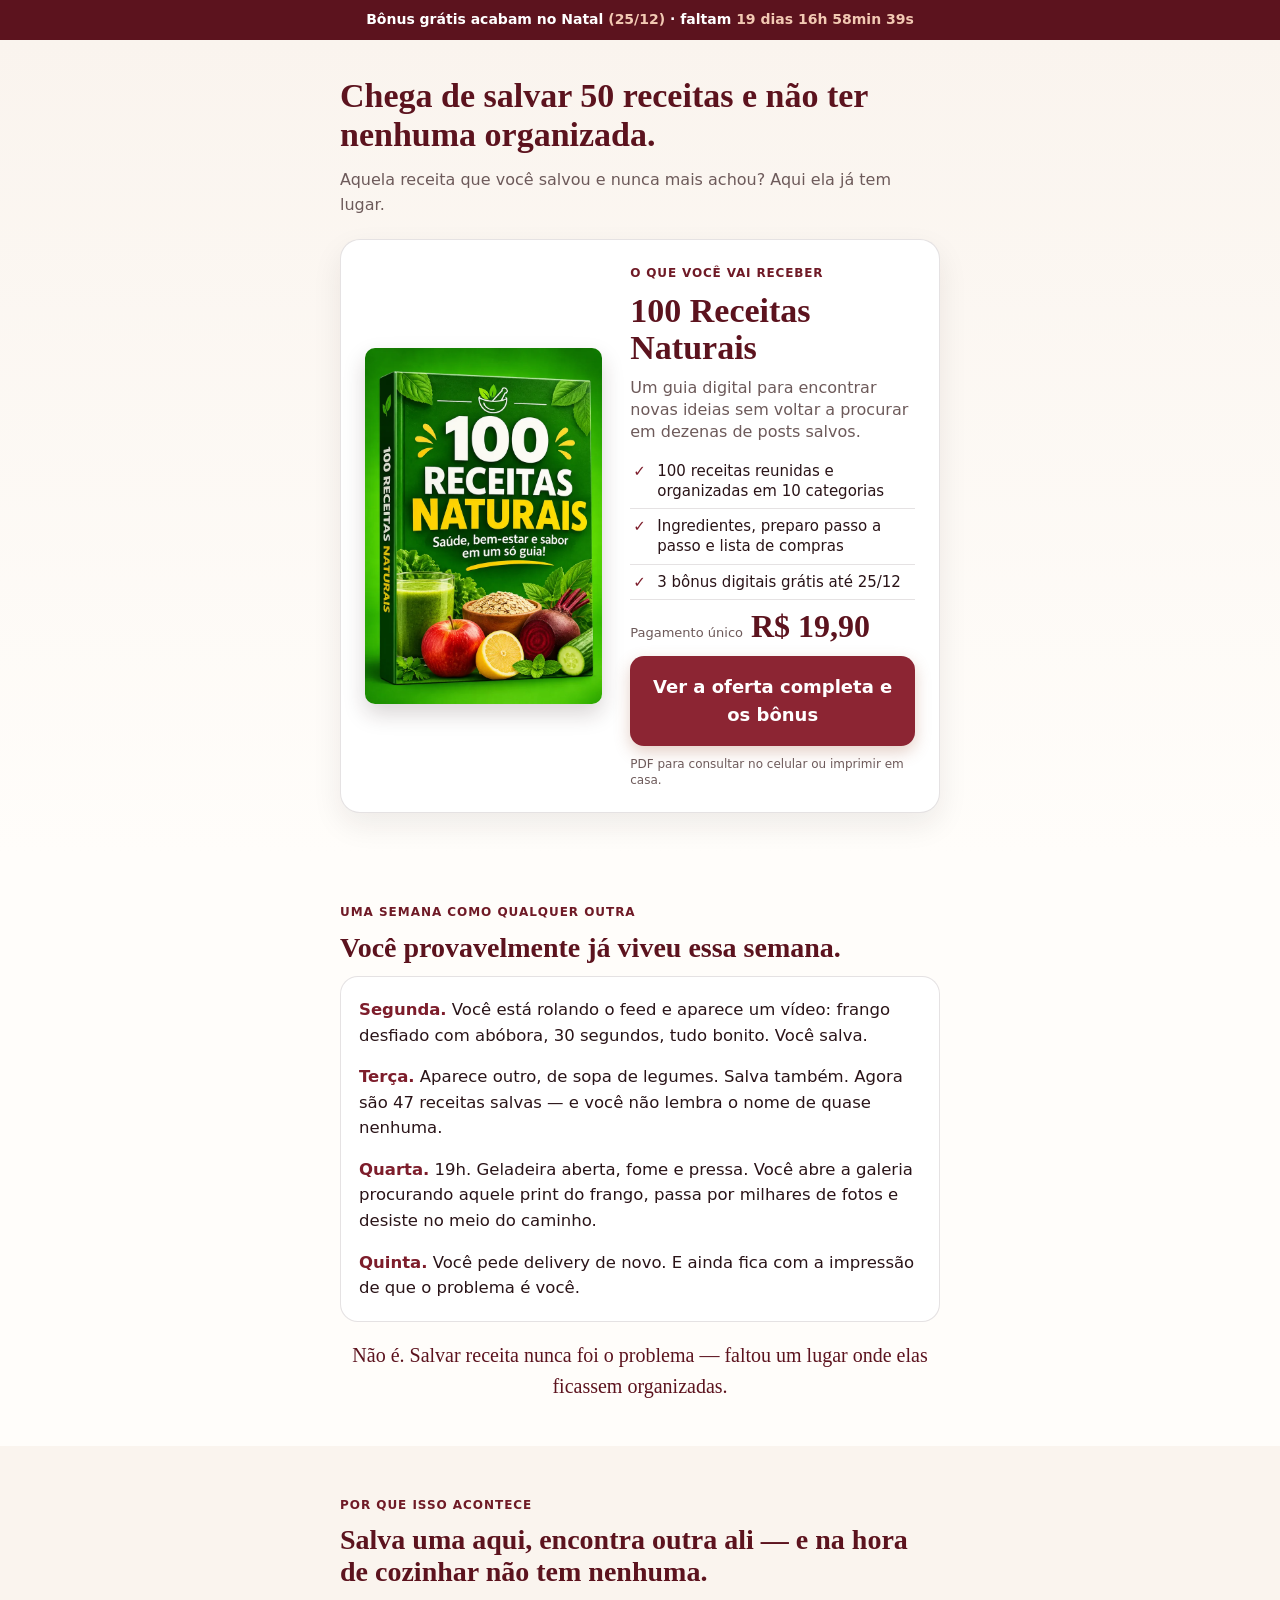
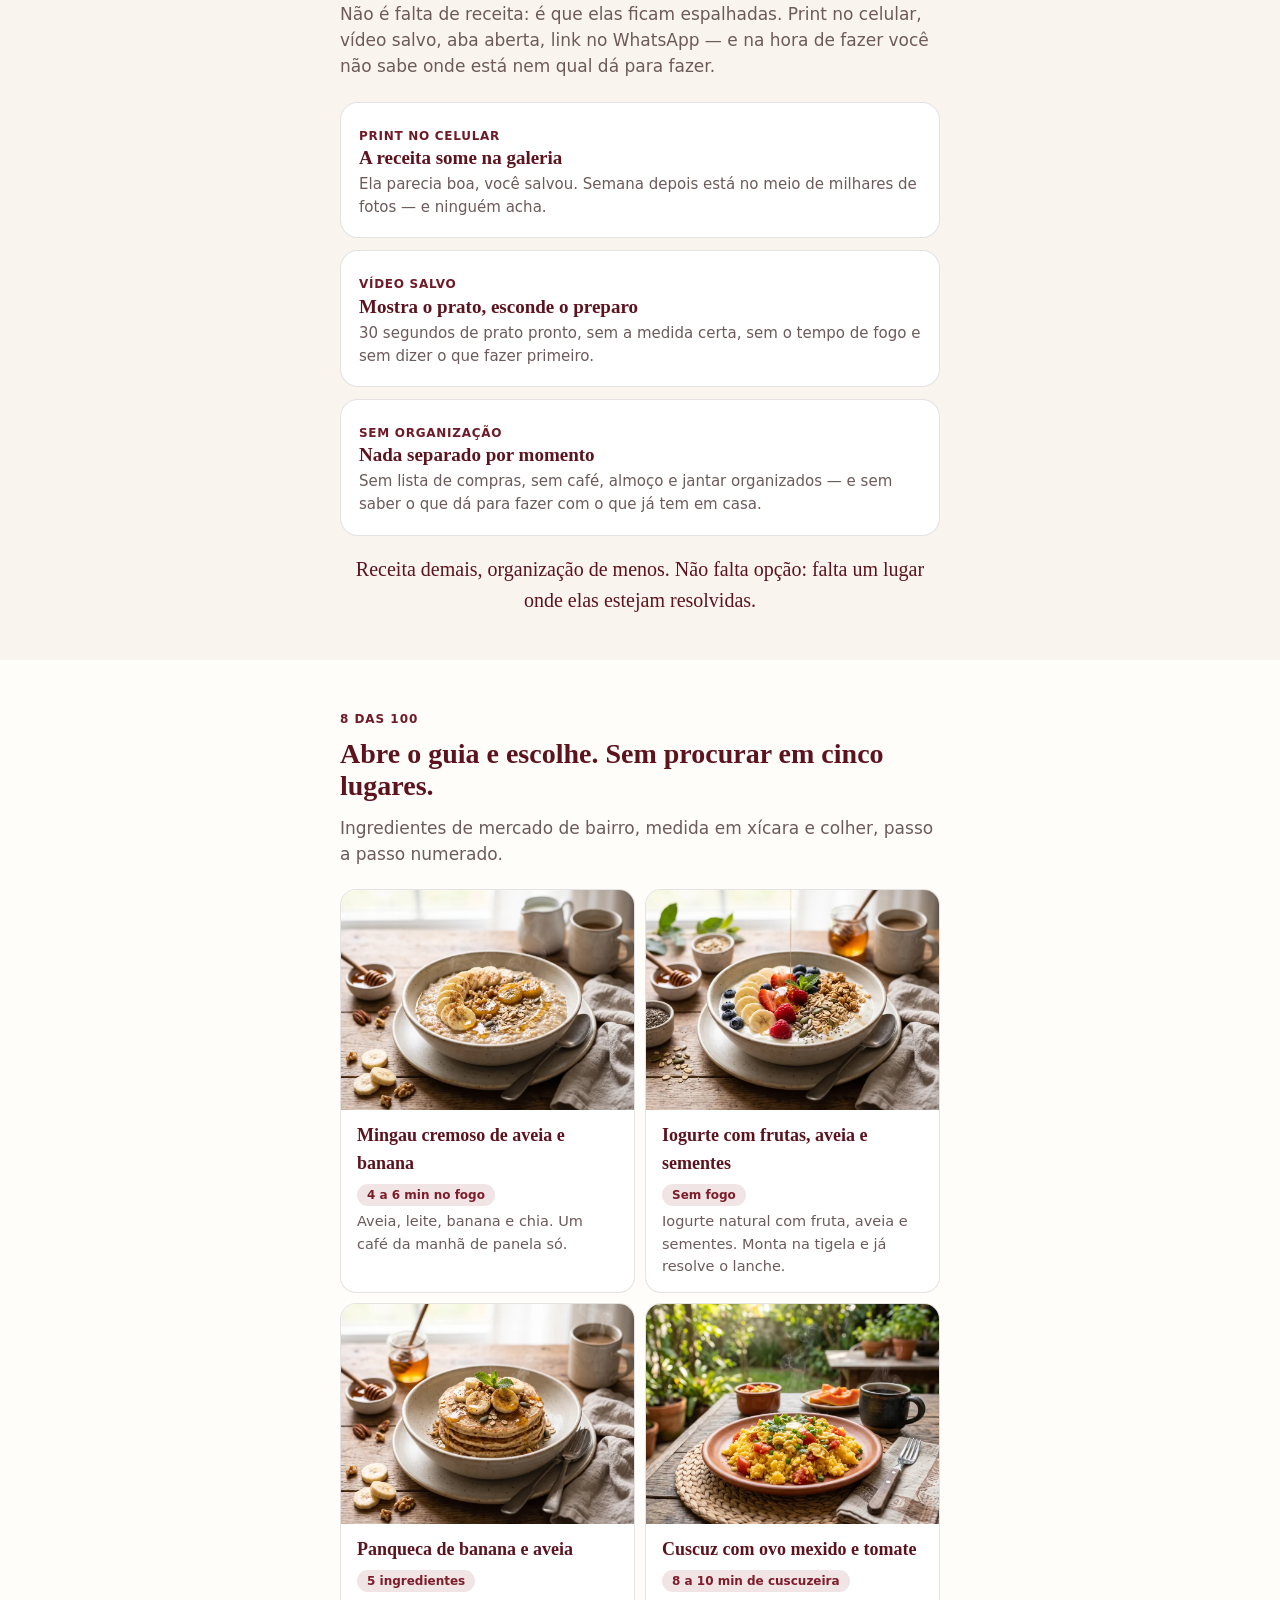
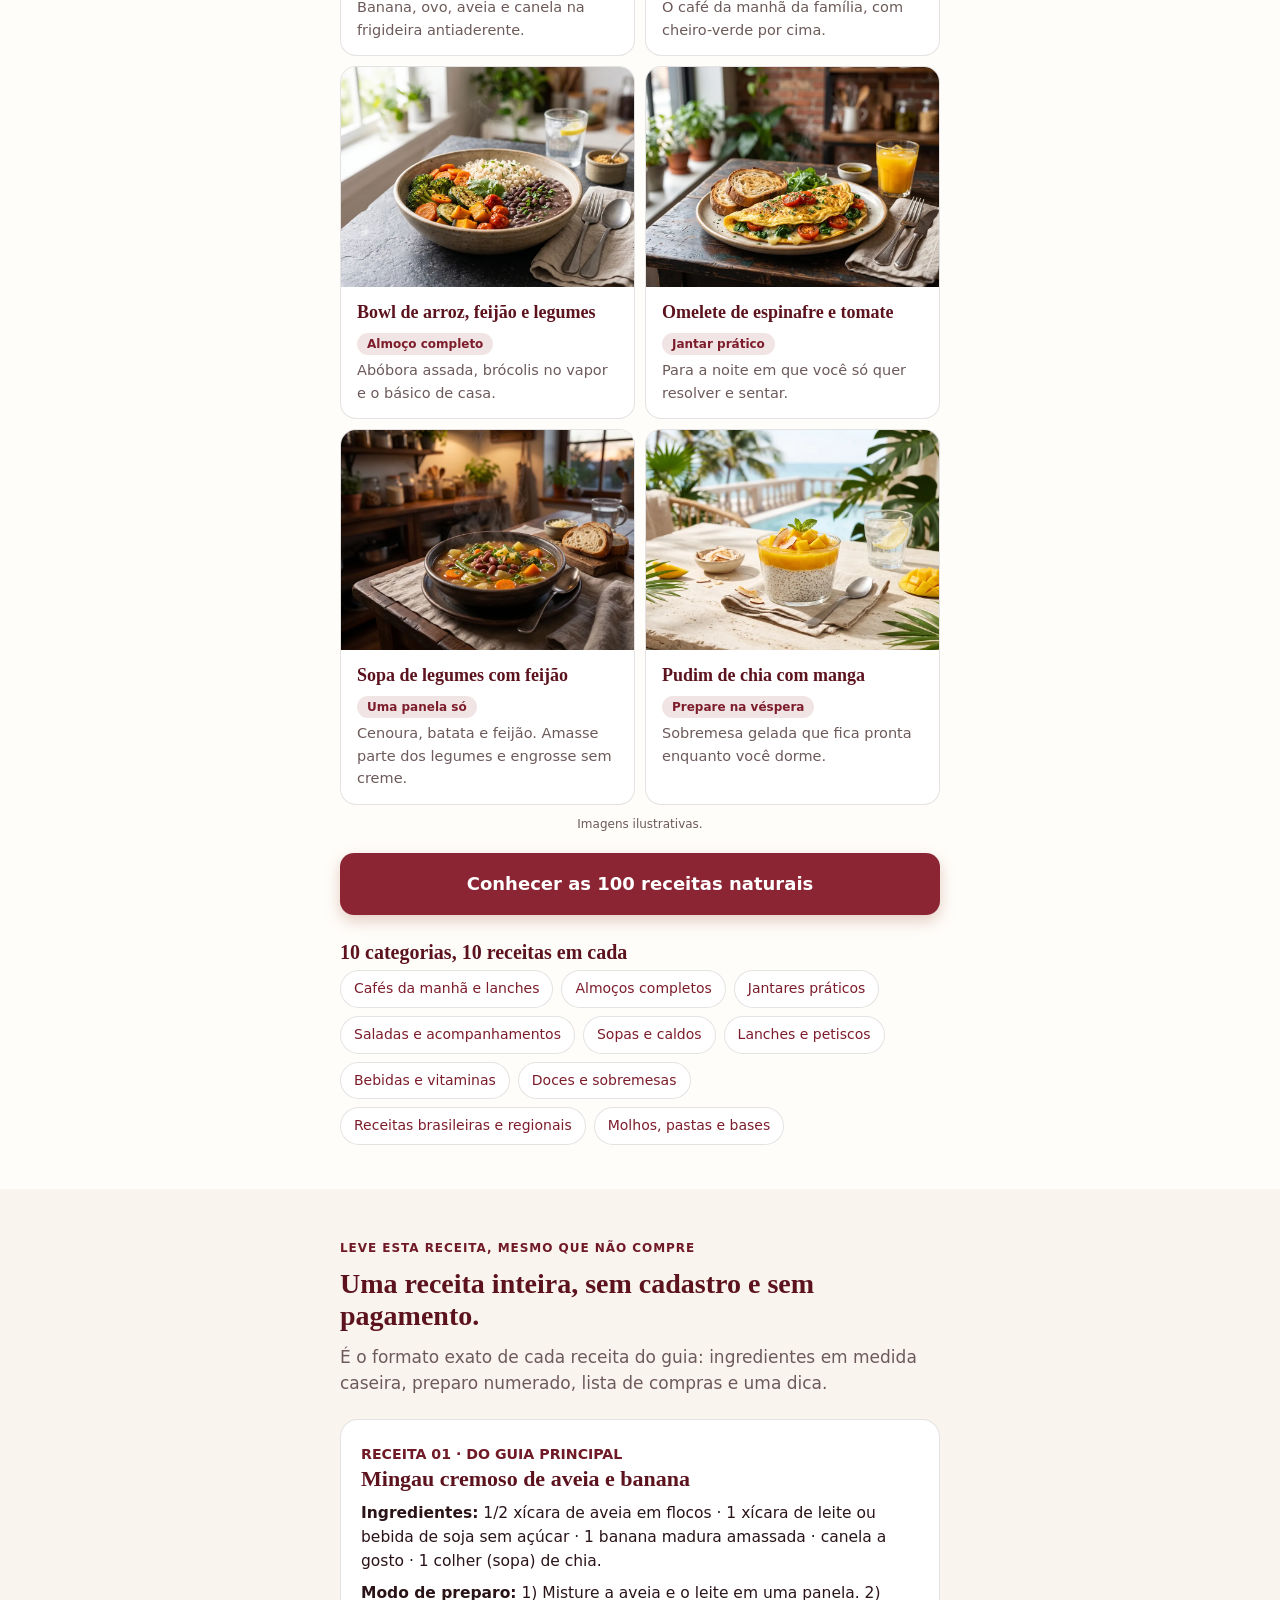
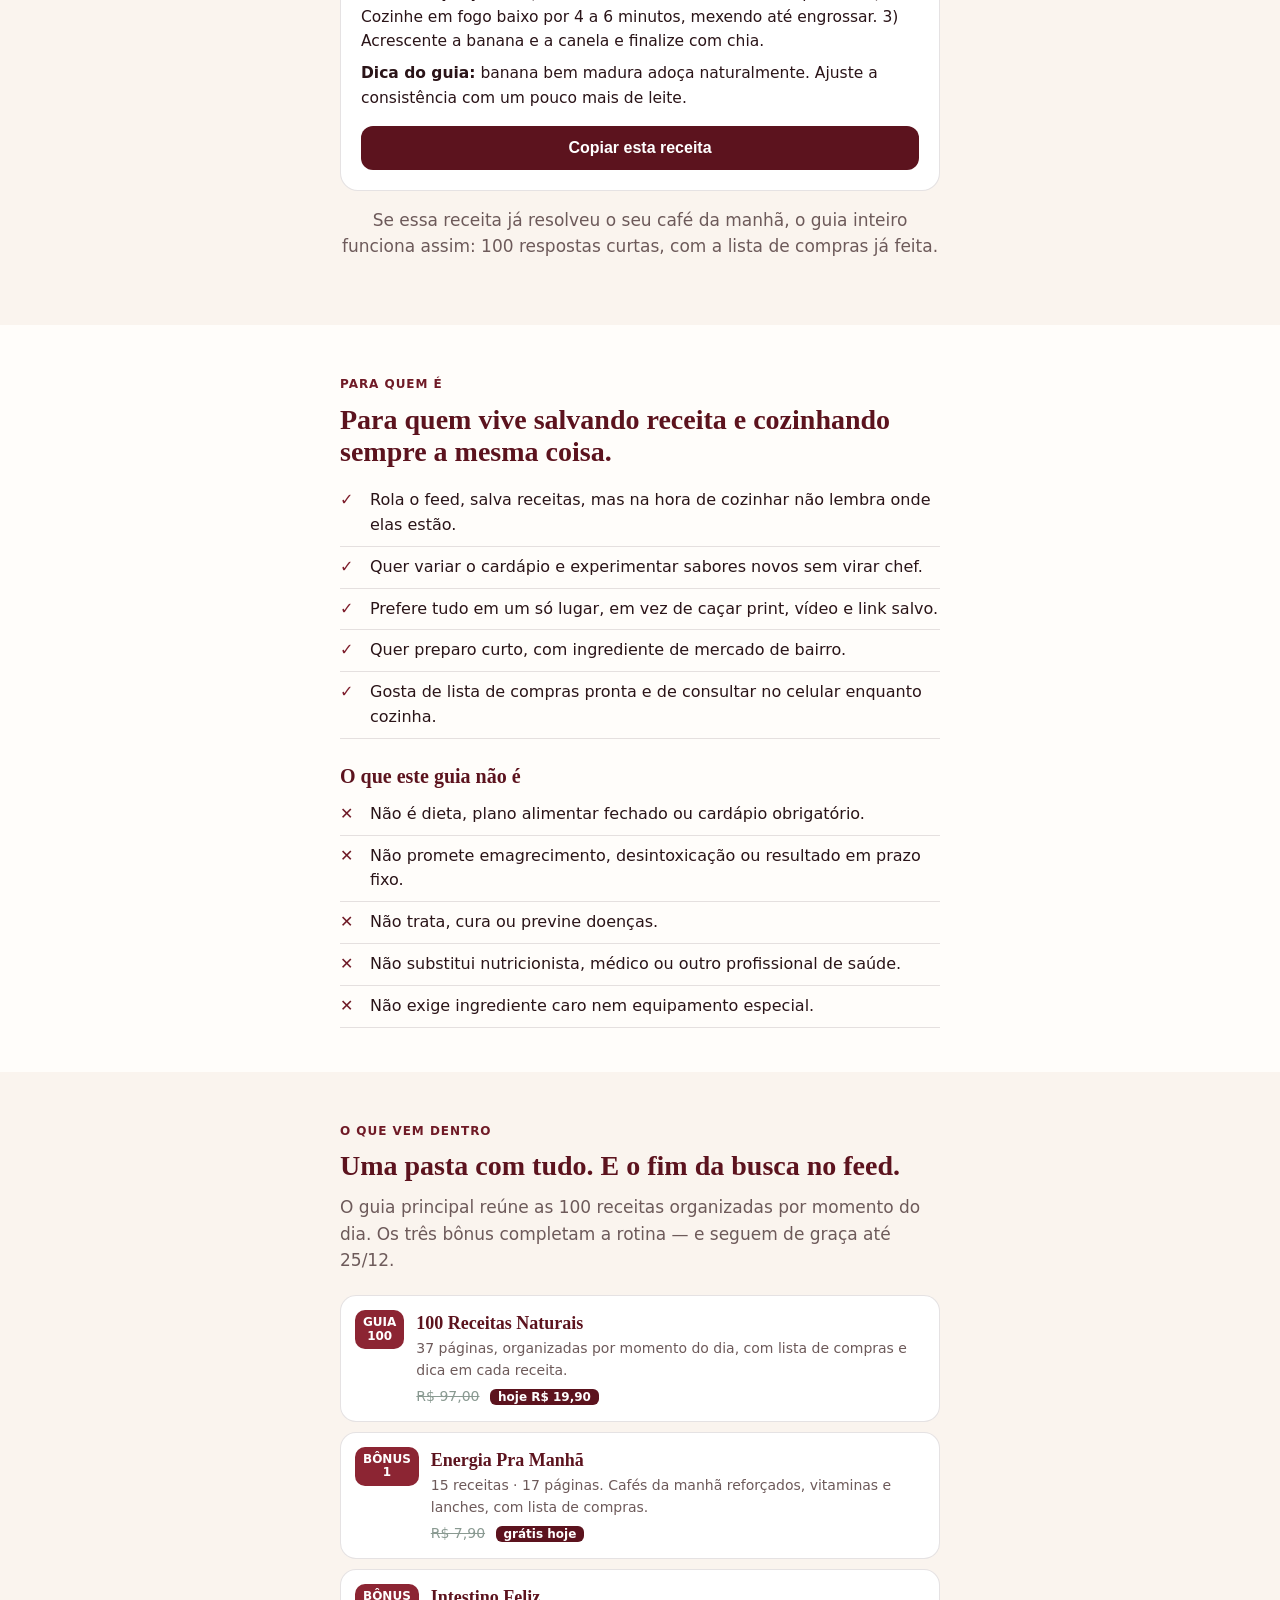
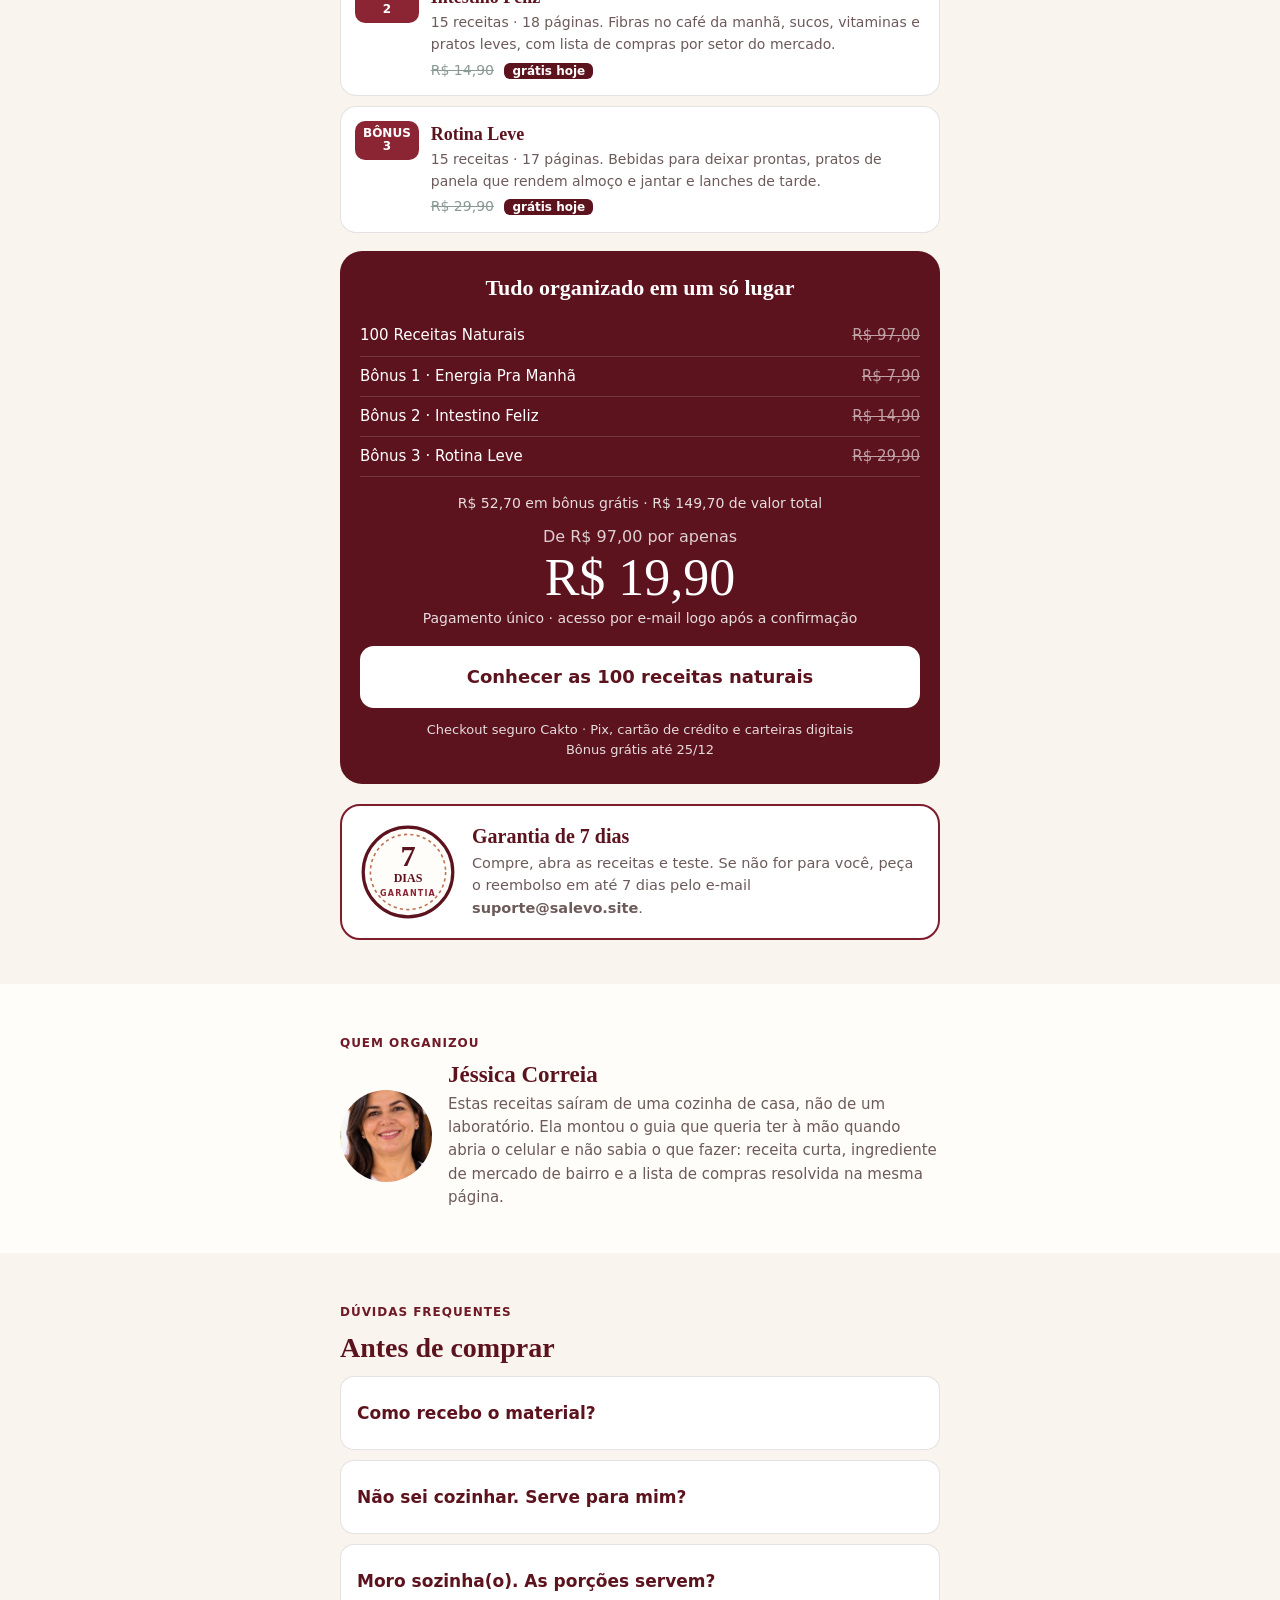
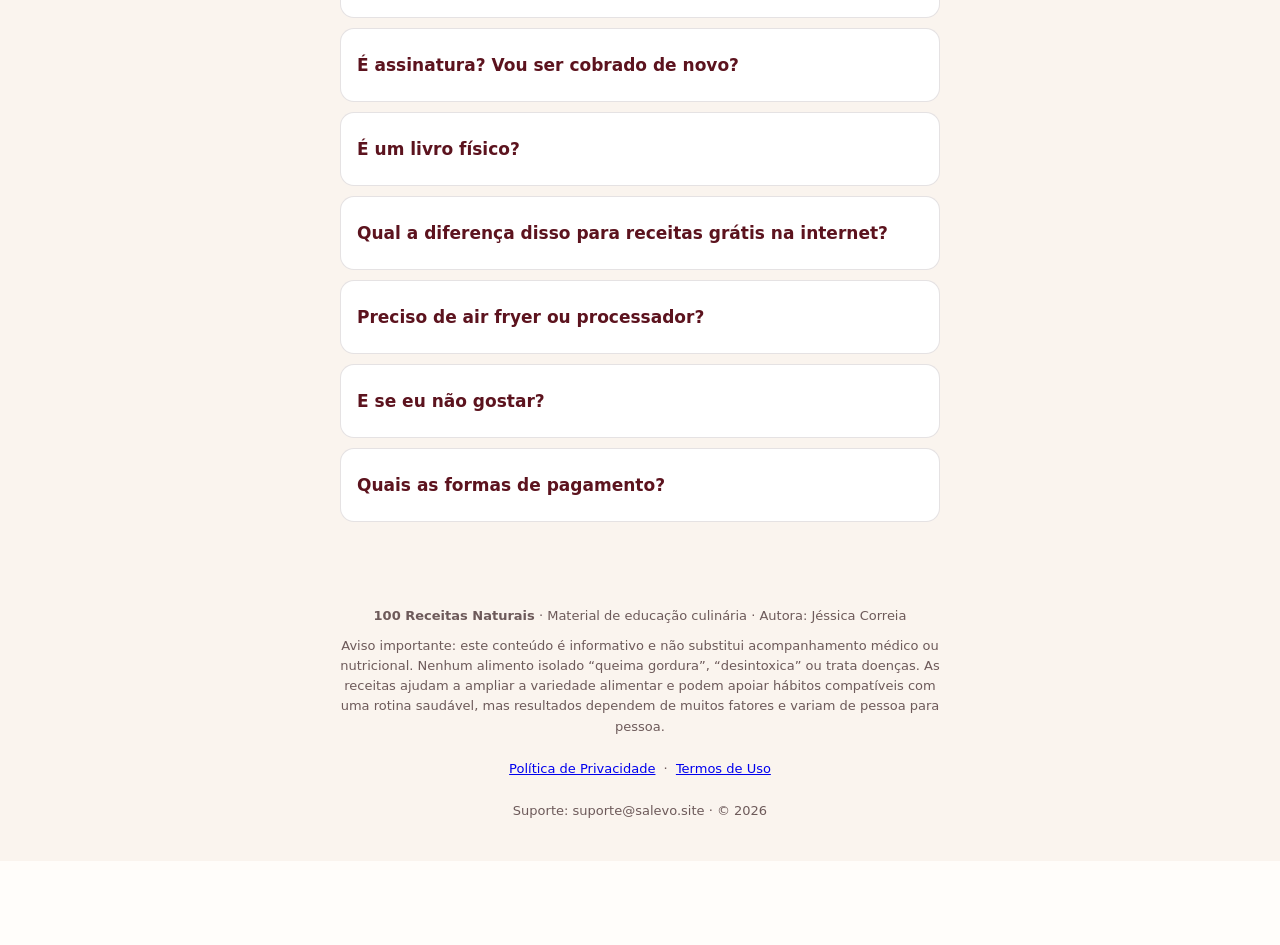
==== index.html @ c652e920 "feat(hero): apresenta capa e inclusoes do guia; segura barra fixa ate o produto sair da tela" ====
<!doctype html>
<html lang="pt-BR">
<head>
<meta charset="utf-8">
<meta name="viewport" content="width=device-width, initial-scale=1, viewport-fit=cover">
<title>100 Receitas Naturais + 45 de bônus | R$ 19,90</title>
<meta name="description" content="Salva receita no feed e nunca mais acha? São 100 receitas naturais reunidas em um guia só, organizado por momento do dia, com lista de compras e modo de preparo.">
<style>
:root{--green:#5c131e;--green2:#7d1d2b;--sage:#f1e4e4;--cream:#faf4ee;--paper:#fffdfa;--earth:#8c2533;--earth2:#6f1a26;--ink:#2a1418;--muted:#6d5a5a;--line:rgba(42,20,24,.12)}
*{box-sizing:border-box;margin:0}
html{scroll-behavior:smooth;-webkit-text-size-adjust:100%}
body{font-family:system-ui,-apple-system,"Segoe UI",Roboto,sans-serif;background:var(--paper);color:var(--ink);line-height:1.55;font-size:17px;padding-bottom:calc(84px + env(safe-area-inset-bottom,0px))}
h1,h2,h3{font-family:Georgia,"Times New Roman",serif;line-height:1.15;color:var(--green)}
img{max-width:100%;display:block}
.wrap{max-width:560px;margin:0 auto;padding:0 20px}
section{padding:44px 0}
.alt{background:var(--cream)}
.eyebrow{display:inline-block;font-size:12px;font-weight:700;letter-spacing:.08em;text-transform:uppercase;color:var(--earth2);margin-bottom:10px}
h2{font-size:28px;margin-bottom:12px}
.lead{color:var(--muted);margin-bottom:22px}
.bar{background:var(--green);color:#fff;text-align:center;font-size:14px;padding:9px 14px;font-weight:600;font-variant-numeric:tabular-nums}
.bar b,#cd{white-space:nowrap}
.bar b{color:#f2c9b3}
.hero{padding:30px 0 40px;background:linear-gradient(var(--cream),var(--paper))}
.hero h1{font-size:34px;margin:6px 0 14px}
.hero p.sub{color:var(--muted);margin-bottom:20px;font-size:16px}
.hero-product{display:flex;flex-direction:column;align-items:center;gap:14px;margin:22px auto 0;padding:14px 14px 18px;background:#fff;border:1px solid var(--line);border-radius:20px;box-shadow:0 12px 30px rgba(42,20,24,.08)}
.hero-product img{width:78%;max-width:280px;height:auto;border-radius:10px;box-shadow:0 10px 22px rgba(42,20,24,.18)}
.hero-product-copy{display:flex;flex-direction:column;align-items:center;gap:9px;text-align:center;width:100%;min-width:0}
.hero-product-copy .product-label{font-size:11px;font-weight:800;letter-spacing:.07em;text-transform:uppercase;color:var(--earth2)}
.hero-product-copy h2{font-size:28px;line-height:1.08;margin:0;color:var(--green)}
.hero-product-copy p{font-size:14px;line-height:1.4;color:var(--muted);max-width:440px}
.product-points{list-style:none;padding:0;width:100%;max-width:460px;text-align:left;font-size:13px;line-height:1.35;color:var(--ink)}
.product-points li{position:relative;padding:6px 4px 6px 25px;border-bottom:1px solid var(--line)}
.product-points li:before{content:"✓";position:absolute;left:3px;color:var(--green2);font-weight:800}
.product-price{display:flex;flex-wrap:wrap;align-items:baseline;justify-content:center;gap:4px 8px;color:var(--muted)}
.product-price span{font-size:13px}
.product-price strong{font:700 30px/1 Georgia,"Times New Roman",serif;color:var(--green)}
.hero-product-copy .btn{width:100%;max-width:460px;margin-top:3px;padding:14px 12px;font-size:15px}
.hero-product-copy small{font-size:11px;line-height:1.35;color:var(--muted)}
@media(max-width:359px){.hero-product{gap:12px;padding:12px}.hero-product img{width:70%;max-width:210px}.hero-product-copy{gap:8px}.hero-product-copy h2{font-size:24px}.hero-product-copy p{font-size:13px}.product-points{font-size:12px}.hero-product-copy .btn{font-size:14px}.hero-product-copy small{font-size:10px}}
@media(min-width:700px){.hero-product{display:grid;grid-template-columns:minmax(0,1fr) minmax(0,1.2fr);gap:28px;padding:24px}.hero-product img{width:100%;max-width:360px;justify-self:center}.hero-product-copy{align-items:flex-start;text-align:left;gap:10px}.hero-product-copy .product-label{font-size:12px}.hero-product-copy h2{font-size:34px}.hero-product-copy p{font-size:16px}.product-points{font-size:15px}.product-points li{padding:7px 4px 7px 27px}.product-price{justify-content:flex-start}.product-price strong{font-size:32px}.hero-product-copy .btn{font-size:18px;padding:17px 18px}.hero-product-copy small{font-size:12px}}
.hero .vid{margin-top:4px}
.btn{display:block;text-align:center;background:var(--earth);color:#fff;text-decoration:none;font-weight:700;font-size:18px;padding:17px 18px;border-radius:14px;box-shadow:0 6px 16px rgba(165,95,66,.3)}
.btn:active{background:var(--earth2)}
.ghost{display:flex;align-items:center;justify-content:center;min-height:44px;text-align:center;color:var(--green2);font-weight:600;margin-top:8px;font-size:15px}
.trust{display:flex;flex-wrap:wrap;gap:6px 14px;justify-content:center;font-size:13px;color:var(--muted);margin-top:14px}
.stats{display:flex;justify-content:center;gap:18px;margin-top:20px;text-align:center;font-size:13px;color:var(--muted)}
.stats b{display:block;font-size:22px;color:var(--green);font-family:Georgia,serif}
.vid{aspect-ratio:9/16;max-width:320px;margin:0 auto;border-radius:22px;background:#000;box-shadow:0 14px 30px rgba(17,59,50,.2);display:flex;align-items:center;justify-content:center;color:var(--green2);font-size:14px;text-align:center;overflow:hidden}
.vid video{width:100%;height:100%;object-fit:cover}
.card{background:#fff;border:1px solid var(--line);border-radius:18px;padding:18px;margin-bottom:12px}
.card h3{font-size:19px;margin-bottom:4px}
.card small{color:var(--earth2);font-weight:700;font-size:12px;text-transform:uppercase;letter-spacing:.06em}
.card p{color:var(--muted);font-size:15px}
.punch{font-family:Georgia,serif;font-size:20px;color:var(--green);margin-top:18px;text-align:center}
.story{background:#fff;border:1px solid var(--line);border-radius:18px;padding:20px 18px 4px;margin:6px 0 4px}
.story p{margin:0 0 16px;font-size:16.5px;color:var(--ink)}
.story b{color:var(--green2)}
.recipes{display:grid;gap:10px}
.r{background:#fff;border:1px solid var(--line);border-radius:16px;overflow:hidden}.r img{width:100%;height:auto;aspect-ratio:4/3;object-fit:cover;background:var(--sage)}.r .t{padding:12px 16px 14px}.ilus{font-size:12px;color:var(--muted);text-align:center;margin-top:10px}
.r b{display:block;font-family:Georgia,serif;font-size:18px;color:var(--green)}
.r span{display:inline-block;background:var(--sage);color:var(--green2);font-size:12px;font-weight:700;border-radius:99px;padding:2px 10px;margin:6px 0 4px}
.r p{font-size:14.5px;color:var(--muted)}
.chips{display:flex;flex-wrap:wrap;gap:8px;margin-top:6px}
.chips span{background:#fff;border:1px solid var(--line);border-radius:99px;padding:7px 13px;font-size:14px;color:var(--green2)}
.sample{background:#fff;border:1px solid var(--line);border-radius:18px;padding:20px}
.sample h3{font-size:22px;margin-bottom:10px}
.sample p{margin-bottom:8px;font-size:15.5px}
.copy{margin-top:8px;background:var(--green);color:#fff;border:0;border-radius:12px;padding:13px;font-size:16px;font-weight:600;width:100%;cursor:pointer}
ul.ok,ul.no{list-style:none;padding:0}
ul.ok li,ul.no li{padding:8px 0 8px 30px;position:relative;font-size:16px;border-bottom:1px solid var(--line)}
ul.ok li:before{content:"✓";position:absolute;left:0;color:var(--green2);font-weight:800}
ul.no li:before{content:"✕";position:absolute;left:0;color:var(--earth2);font-weight:800}
h3.sub3{font-size:20px;margin:26px 0 6px}
.bonus{display:flex;gap:12px;align-items:flex-start;background:#fff;border:1px solid var(--line);border-radius:16px;padding:14px;margin-bottom:10px}
.bonus .n{background:var(--earth);color:#fff;border-radius:10px;font-size:12px;font-weight:800;padding:6px 8px;text-align:center;line-height:1.1;flex:none}
.bonus b{font-family:Georgia,serif;color:var(--green);font-size:18px}
.bonus p{font-size:14px;color:var(--muted)}
.price{font-size:14px;margin-top:4px}
.price s{color:#8a9a92}
.price em{font-style:normal;background:var(--green);color:#fff;border-radius:6px;padding:1px 8px;font-weight:700;font-size:12px;margin-left:6px}
.offer{background:var(--green);color:#fff;border-radius:22px;padding:24px 20px;margin-top:18px;text-align:center}
.offer h3{color:#fff;font-size:22px}
.offer ul{list-style:none;padding:0;text-align:left;margin:16px 0}
.offer li{display:flex;justify-content:space-between;gap:10px;padding:8px 0;border-bottom:1px solid rgba(255,255,255,.15);font-size:15px}
.offer li s{opacity:.6;white-space:nowrap}
.offer .tot{font-size:14px;opacity:.85}
.offer .de{font-size:16px;opacity:.8;margin-top:10px}
.offer .big{font-family:Georgia,serif;font-size:52px;line-height:1;margin:2px 0 4px}
.offer .btn{margin-top:16px;background:#fff;color:var(--green);box-shadow:none}
.offer small{display:block;margin-top:12px;font-size:13px;opacity:.85}
.guar{display:flex;gap:16px;align-items:center;background:#fff;border:2px solid var(--green2);border-radius:20px;padding:18px;margin-top:20px}
.guar svg{flex:none;width:96px;height:96px}
.guar h3{font-size:20px;margin-bottom:4px}
.guar p{font-size:14.5px;color:var(--muted)}
.author{display:flex;gap:16px;align-items:center}
.author img{width:92px;height:92px;border-radius:50%;object-fit:cover;flex:none}
details{background:#fff;border:1px solid var(--line);border-radius:14px;padding:14px 16px;margin-bottom:10px}
summary{display:flex;align-items:center;justify-content:space-between;gap:10px;min-height:44px;font-weight:700;color:var(--green);cursor:pointer;list-style:none;-webkit-tap-highlight-color:transparent}
summary::-webkit-details-marker{display:none}
details p{margin-top:8px;font-size:15.5px;color:var(--muted)}
footer{padding:30px 0;font-size:13px;color:var(--muted);text-align:center;background:var(--cream)}
footer p{margin-bottom:10px}
.sticky{position:fixed;left:0;right:0;bottom:0;background:#fff;border-top:1px solid var(--line);padding:10px 16px calc(10px + env(safe-area-inset-bottom,0px));display:flex;align-items:center;gap:12px;z-index:9;transform:translateY(125%);opacity:0;pointer-events:none;transition:transform .3s ease,opacity .25s ease;box-shadow:0 -8px 24px rgba(42,20,24,.08)}
.sticky.is-show{transform:none;opacity:1;pointer-events:auto}
.sticky div{font-size:13px;line-height:1.2;color:var(--muted)}
.sticky div b{display:block;font-size:19px;color:var(--green)}
.sticky .btn{flex:1;padding:13px;font-size:16px}
footer a{display:inline-flex;align-items:center;min-height:44px;padding:0 4px}
#oferta{scroll-margin-top:16px}
@media(min-width:700px){.recipes{grid-template-columns:1fr 1fr}.wrap{max-width:640px}}
@media(max-width:359px){.guar,.author{flex-direction:column;align-items:flex-start}.guar svg,.author img{align-self:center}}
</style>
<!-- Meta Pixel Code -->
<script>
!function(f,b,e,v,n,t,s)
{if(f.fbq)return;n=f.fbq=function(){n.callMethod?
n.callMethod.apply(n,arguments):n.queue.push(arguments)};
if(!f._fbq)f._fbq=n;n.push=n;n.loaded=!0;n.version='2.0';
n.queue=[];t=b.createElement(e);t.async=!0;
t.src=v;s=b.getElementsByTagName(e)[0];
s.parentNode.insertBefore(t,s)}(window, document,'script',
'https://connect.facebook.net/en_US/fbevents.js');
fbq('init', '1146808914974868');
fbq('track', 'PageView');
</script>
<noscript><img height="1" width="1" style="display:none"
src="https://www.facebook.com/tr?id=1146808914974868&ev=PageView&noscript=1"
/></noscript>
<!-- End Meta Pixel Code -->
</head>
<body>

<div class="bar" id="bar">Bônus grátis acabam no Natal <b>(25/12)</b> · faltam <b id="cd">--</b></div>

<header class="hero"><div class="wrap">
  <h1>Chega de salvar 50 receitas e não ter nenhuma organizada.</h1>
  <p class="sub">Aquela receita que você salvou e nunca mais achou? Aqui ela já tem lugar.</p>
  <div class="hero-product">
    <img src="assets/produto.webp" alt="Capa do guia digital 100 Receitas Naturais" width="720" height="1080" fetchpriority="high">
    <div class="hero-product-copy">
      <span class="product-label">O que você vai receber</span>
      <h2>100 Receitas Naturais</h2>
      <p>Um guia digital para encontrar novas ideias sem voltar a procurar em dezenas de posts salvos.</p>
      <ul class="product-points">
        <li>100 receitas reunidas e organizadas em 10 categorias</li>
        <li>Ingredientes, preparo passo a passo e lista de compras</li>
        <li>3 bônus digitais grátis até 25/12</li>
      </ul>
      <div class="product-price"><span>Pagamento único</span><strong>R$ 19,90</strong></div>
      <a class="btn" href="#oferta">Ver a oferta completa e os bônus</a>
      <small>PDF para consultar no celular ou imprimir em casa.</small>
    </div>
  </div>
 </div></header>

<section><div class="wrap">
  <span class="eyebrow">Uma semana como qualquer outra</span>
  <h2>Você provavelmente já viveu essa semana.</h2>
  <div class="story">
    <p><b>Segunda.</b> Você está rolando o feed e aparece um vídeo: frango desfiado com abóbora, 30 segundos, tudo bonito. Você salva.</p>
    <p><b>Terça.</b> Aparece outro, de sopa de legumes. Salva também. Agora são 47 receitas salvas — e você não lembra o nome de quase nenhuma.</p>
    <p><b>Quarta.</b> 19h. Geladeira aberta, fome e pressa. Você abre a galeria procurando aquele print do frango, passa por milhares de fotos e desiste no meio do caminho.</p>
    <p><b>Quinta.</b> Você pede delivery de novo. E ainda fica com a impressão de que o problema é você.</p>
  </div>
  <p class="punch">Não é. Salvar receita nunca foi o problema — faltou um lugar onde elas ficassem organizadas.</p>
</div></section>


<section class="alt"><div class="wrap">
  <span class="eyebrow">Por que isso acontece</span>
  <h2>Salva uma aqui, encontra outra ali — e na hora de cozinhar não tem nenhuma.</h2>
  <p class="lead">Não é falta de receita: é que elas ficam espalhadas. Print no celular, vídeo salvo, aba aberta, link no WhatsApp — e na hora de fazer você não sabe onde está nem qual dá para fazer.</p>
  <div class="card"><small>Print no celular</small><h3>A receita some na galeria</h3><p>Ela parecia boa, você salvou. Semana depois está no meio de milhares de fotos — e ninguém acha.</p></div>
  <div class="card"><small>Vídeo salvo</small><h3>Mostra o prato, esconde o preparo</h3><p>30 segundos de prato pronto, sem a medida certa, sem o tempo de fogo e sem dizer o que fazer primeiro.</p></div>
  <div class="card"><small>Sem organização</small><h3>Nada separado por momento</h3><p>Sem lista de compras, sem café, almoço e jantar organizados — e sem saber o que dá para fazer com o que já tem em casa.</p></div>
  <p class="punch">Receita demais, organização de menos. Não falta opção: falta um lugar onde elas estejam resolvidas.</p>
</div></section>

<section><div class="wrap">
  <span class="eyebrow">8 das 100</span>
  <h2>Abre o guia e escolhe. Sem procurar em cinco lugares.</h2>
  <p class="lead">Ingredientes de mercado de bairro, medida em xícara e colher, passo a passo numerado.</p>
  <div class="recipes">
    <div class="r"><img src="assets/receita-mingau.webp" alt="Mingau de aveia com banana e canela" width="960" height="717" loading="lazy"><div class="t"><b>Mingau cremoso de aveia e banana</b><span>4 a 6 min no fogo</span><p>Aveia, leite, banana e chia. Um café da manhã de panela só.</p></div></div>
    <div class="r"><img src="assets/receita-iogurte.webp" alt="Tigela de iogurte com frutas, aveia e sementes" width="960" height="717" loading="lazy"><div class="t"><b>Iogurte com frutas, aveia e sementes</b><span>Sem fogo</span><p>Iogurte natural com fruta, aveia e sementes. Monta na tigela e já resolve o lanche.</p></div></div>
    <div class="r"><img src="assets/receita-panqueca.webp" alt="Panquecas de banana e aveia" width="960" height="717" loading="lazy"><div class="t"><b>Panqueca de banana e aveia</b><span>5 ingredientes</span><p>Banana, ovo, aveia e canela na frigideira antiaderente.</p></div></div>
    <div class="r"><img src="assets/receita-cuscuz.webp" alt="Cuscuz com ovo mexido e tomate" width="960" height="717" loading="lazy"><div class="t"><b>Cuscuz com ovo mexido e tomate</b><span>8 a 10 min de cuscuzeira</span><p>O café da manhã da família, com cheiro-verde por cima.</p></div></div>
    <div class="r"><img src="assets/receita-bowl.webp" alt="Bowl de arroz, feijão e legumes assados" width="960" height="717" loading="lazy"><div class="t"><b>Bowl de arroz, feijão e legumes</b><span>Almoço completo</span><p>Abóbora assada, brócolis no vapor e o básico de casa.</p></div></div>
    <div class="r"><img src="assets/receita-omelete.webp" alt="Omelete de espinafre e tomate" width="960" height="717" loading="lazy"><div class="t"><b>Omelete de espinafre e tomate</b><span>Jantar prático</span><p>Para a noite em que você só quer resolver e sentar.</p></div></div>
    <div class="r"><img src="assets/receita-sopa.webp" alt="Sopa de legumes com feijão" width="960" height="717" loading="lazy"><div class="t"><b>Sopa de legumes com feijão</b><span>Uma panela só</span><p>Cenoura, batata e feijão. Amasse parte dos legumes e engrosse sem creme.</p></div></div>
    <div class="r"><img src="assets/receita-pudim.webp" alt="Pudim de chia com manga" width="960" height="717" loading="lazy"><div class="t"><b>Pudim de chia com manga</b><span>Prepare na véspera</span><p>Sobremesa gelada que fica pronta enquanto você dorme.</p></div></div>
  </div>
  <p class="ilus">Imagens ilustrativas.</p>
  <a class="btn" style="margin-top:20px" href="#oferta">Conhecer as 100 receitas naturais</a>
  <h3 class="sub3">10 categorias, 10 receitas em cada</h3>
  <div class="chips"><span>Cafés da manhã e lanches</span><span>Almoços completos</span><span>Jantares práticos</span><span>Saladas e acompanhamentos</span><span>Sopas e caldos</span><span>Lanches e petiscos</span><span>Bebidas e vitaminas</span><span>Doces e sobremesas</span><span>Receitas brasileiras e regionais</span><span>Molhos, pastas e bases</span></div>
</div></section>

<section class="alt" id="amostra"><div class="wrap">
  <span class="eyebrow">Leve esta receita, mesmo que não compre</span>
  <h2>Uma receita inteira, sem cadastro e sem pagamento.</h2>
  <p class="lead">É o formato exato de cada receita do guia: ingredientes em medida caseira, preparo numerado, lista de compras e uma dica.</p>
  <div class="sample" id="rec">
    <small style="color:var(--earth2);font-weight:700">RECEITA 01 · DO GUIA PRINCIPAL</small>
    <h3>Mingau cremoso de aveia e banana</h3>
    <p><b>Ingredientes:</b> 1/2 xícara de aveia em flocos · 1 xícara de leite ou bebida de soja sem açúcar · 1 banana madura amassada · canela a gosto · 1 colher (sopa) de chia.</p>
    <p><b>Modo de preparo:</b> 1) Misture a aveia e o leite em uma panela. 2) Cozinhe em fogo baixo por 4 a 6 minutos, mexendo até engrossar. 3) Acrescente a banana e a canela e finalize com chia.</p>
    <p><b>Dica do guia:</b> banana bem madura adoça naturalmente. Ajuste a consistência com um pouco mais de leite.</p>
    <button class="copy" id="cp" type="button">Copiar esta receita</button>
  </div>
  <p class="lead" style="margin-top:16px;text-align:center">Se essa receita já resolveu o seu café da manhã, o guia inteiro funciona assim: 100 respostas curtas, com a lista de compras já feita.</p>
</div></section>

<section><div class="wrap">
  <span class="eyebrow">Para quem é</span>
  <h2>Para quem vive salvando receita e cozinhando sempre a mesma coisa.</h2>
  <ul class="ok">
    <li>Rola o feed, salva receitas, mas na hora de cozinhar não lembra onde elas estão.</li>
    <li>Quer variar o cardápio e experimentar sabores novos sem virar chef.</li>
    <li>Prefere tudo em um só lugar, em vez de caçar print, vídeo e link salvo.</li>
    <li>Quer preparo curto, com ingrediente de mercado de bairro.</li>
    <li>Gosta de lista de compras pronta e de consultar no celular enquanto cozinha.</li>
  </ul>
  <h3 class="sub3">O que este guia não é</h3>
  <ul class="no">
    <li>Não é dieta, plano alimentar fechado ou cardápio obrigatório.</li>
    <li>Não promete emagrecimento, desintoxicação ou resultado em prazo fixo.</li>
    <li>Não trata, cura ou previne doenças.</li>
    <li>Não substitui nutricionista, médico ou outro profissional de saúde.</li>
    <li>Não exige ingrediente caro nem equipamento especial.</li>
  </ul>
</div></section>

<section class="alt" id="oferta"><div class="wrap">
  <span class="eyebrow">O que vem dentro</span>
  <h2>Uma pasta com tudo. E o fim da busca no feed.</h2>
  <p class="lead">O guia principal reúne as 100 receitas organizadas por momento do dia. Os três bônus completam a rotina — e seguem de graça até 25/12.</p>
  <div class="bonus"><div class="n">GUIA<br>100</div><div><b>100 Receitas Naturais</b><p>37 páginas, organizadas por momento do dia, com lista de compras e dica em cada receita.</p><div class="price"><s>R$ 97,00</s> <em>hoje R$ 19,90</em></div></div></div>
  <div class="bonus"><div class="n">BÔNUS<br>1</div><div><b>Energia Pra Manhã</b><p>15 receitas · 17 páginas. Cafés da manhã reforçados, vitaminas e lanches, com lista de compras.</p><div class="price"><s>R$ 7,90</s> <em>grátis hoje</em></div></div></div>
  <div class="bonus"><div class="n">BÔNUS<br>2</div><div><b>Intestino Feliz</b><p>15 receitas · 18 páginas. Fibras no café da manhã, sucos, vitaminas e pratos leves, com lista de compras por setor do mercado.</p><div class="price"><s>R$ 14,90</s> <em>grátis hoje</em></div></div></div>
  <div class="bonus"><div class="n">BÔNUS<br>3</div><div><b>Rotina Leve</b><p>15 receitas · 17 páginas. Bebidas para deixar prontas, pratos de panela que rendem almoço e jantar e lanches de tarde.</p><div class="price"><s>R$ 29,90</s> <em>grátis hoje</em></div></div></div>

  <div class="offer">
    <h3>Tudo organizado em um só lugar</h3>
    <ul>
      <li><span>100 Receitas Naturais</span><s>R$ 97,00</s></li>
      <li><span>Bônus 1 · Energia Pra Manhã</span><s>R$ 7,90</s></li>
      <li><span>Bônus 2 · Intestino Feliz</span><s>R$ 14,90</s></li>
      <li><span>Bônus 3 · Rotina Leve</span><s>R$ 29,90</s></li>
    </ul>
    <div class="tot">R$ 52,70 em bônus grátis · R$ 149,70 de valor total</div>
    <div class="de">De R$ 97,00 por apenas</div>
    <div class="big">R$ 19,90</div>
    <div class="tot">Pagamento único · acesso por e-mail logo após a confirmação</div>
    <a class="btn" href="https://pay.cakto.com.br/6frywru">Conhecer as 100 receitas naturais</a>
    <small>Checkout seguro Cakto · Pix, cartão de crédito e carteiras digitais<br>Bônus grátis até <span class="dl2">25/12</span></small>
  </div>

  <div class="guar">
    <svg viewBox="0 0 120 120" aria-hidden="true"><circle cx="60" cy="60" r="56" fill="#fffdfa" stroke="#5c131e" stroke-width="4"/><circle cx="60" cy="60" r="47" fill="none" stroke="#bd7354" stroke-width="2" stroke-dasharray="4 4"/><text x="60" y="52" text-anchor="middle" font-family="Georgia,serif" font-size="38" font-weight="700" fill="#5c131e">7</text><text x="60" y="72" text-anchor="middle" font-family="Georgia,serif" font-size="15" font-weight="700" fill="#5c131e">DIAS</text><text x="60" y="90" text-anchor="middle" font-family="system-ui,sans-serif" font-size="10" font-weight="700" letter-spacing="1.5" fill="#8c2533">GARANTIA</text></svg>
    <div><h3>Garantia de 7 dias</h3><p>Compre, abra as receitas e teste. Se não for para você, peça o reembolso em até 7 dias pelo e-mail <b>suporte@salevo.site</b>.</p></div>
  </div>
</div></section>

<section><div class="wrap">
  <span class="eyebrow">Quem organizou</span>
  <div class="author"><img src="assets/autora-avatar.jpg" alt="Jéssica Correia" width="92" height="92"><div><h2 style="font-size:23px;margin:0 0 4px">Jéssica Correia</h2><p class="lead" style="margin:0;font-size:15px">Estas receitas saíram de uma cozinha de casa, não de um laboratório. Ela montou o guia que queria ter à mão quando abria o celular e não sabia o que fazer: receita curta, ingrediente de mercado de bairro e a lista de compras resolvida na mesma página.</p></div></div>
</div></section>

<section class="alt"><div class="wrap">
  <span class="eyebrow">Dúvidas frequentes</span>
  <h2>Antes de comprar</h2>
  <details><summary>Como recebo o material?</summary><p>O acesso é enviado para o e-mail informado no checkout, logo após a confirmação do pagamento. No mesmo e-mail você recebe o link com o guia principal e os três bônus.</p></details>
  <details><summary>Não sei cozinhar. Serve para mim?</summary><p>As receitas foram escritas para quem cozinha pouco: ingrediente medido em xícara e colher, passo a passo numerado e nenhuma técnica que exija prática. Se você sabe acender o fogo, consegue seguir.</p></details>
  <details><summary>Moro sozinha(o). As porções servem?</summary><p>As quantidades são caseiras e fáceis de reduzir pela metade. Os pratos de panela e de forno do bônus Rotina Leve rendem almoço e jantar, o que ajuda quem cozinha para uma pessoa.</p></details>
  <details><summary>É assinatura? Vou ser cobrado de novo?</summary><p>Não. É pagamento único de R$ 19,90, sem renovação. O material comprado fica com você.</p></details>
  <details><summary>É um livro físico?</summary><p>Não. São quatro arquivos em PDF, para ler no celular, no computador ou imprimir em casa.</p></details>
  <details><summary>Qual a diferença disso para receitas grátis na internet?</summary><p>Na internet a receita aparece solta no feed e depois some. Aqui as 100 estão reunidas no mesmo lugar, organizadas por momento do dia, cada uma com lista de compras e dica de substituição. Você não cata receita no feed: abre o guia, escolhe e faz.</p></details>
  <details><summary>Preciso de air fryer ou processador?</summary><p>Não. As receitas usam panela, frigideira, assadeira e utensílios básicos de cozinha.</p></details>
  <details><summary>E se eu não gostar?</summary><p>Você tem 7 dias de garantia. É só escrever para suporte@salevo.site e pedir o reembolso.</p></details>
  <details><summary>Quais as formas de pagamento?</summary><p>O checkout aceita Pix, cartão de crédito e carteiras digitais. As opções disponíveis aparecem na tela de pagamento.</p></details>
</div></section>

<footer><div class="wrap">
  <p><b>100 Receitas Naturais</b> · Material de educação culinária · Autora: Jéssica Correia</p>
  <p>Aviso importante: este conteúdo é informativo e não substitui acompanhamento médico ou nutricional. Nenhum alimento isolado “queima gordura”, “desintoxica” ou trata doenças. As receitas ajudam a ampliar a variedade alimentar e podem apoiar hábitos compatíveis com uma rotina saudável, mas resultados dependem de muitos fatores e variam de pessoa para pessoa.</p>
  <p><a href="privacidade.html">Política de Privacidade</a> · <a href="termos.html">Termos de Uso</a></p><p>Suporte: suporte@salevo.site · © 2026</p>
</div></footer>

<div class="sticky" id="sticky"><div>R$ 19,90<b>à vista</b></div><a class="btn" href="#oferta">Quero as 100 receitas</a></div>

<script>
// PRAZO DOS BÔNUS: troque a data abaixo (ano, mês 0-11, dia). Só mantenha se for tirar os bônus mesmo.
var END=new Date(2026,11,25,23,59,59), LABEL="25/12";
(function(){
  var el=document.getElementById("cd");
  function pad(n){return n<10?"0"+n:""+n}
  function tick(){
    var d=END-new Date();
    if(d<=0){document.getElementById("bar").style.display="none";return}
    var days=Math.floor(d/864e5),h=Math.floor(d%864e5/36e5),m=Math.floor(d%36e5/6e4),sec=Math.floor(d%6e4/1e3);
    el.textContent=(days>0?(days===1?"1 dia ":days+" dias "):"")+pad(h)+"h "+pad(m)+"min "+pad(sec)+"s";
  }
  tick();setInterval(tick,1000);
})();
document.querySelectorAll(".dl2").forEach(function(e){e.textContent=LABEL});
if(new Date()>END){document.getElementById("bar").style.display="none";document.querySelectorAll(".dl2").forEach(function(e){e.parentNode.removeChild(e)})}
(function(){
  var btn=document.getElementById("cp"), rec=document.getElementById("rec");
  if(!btn||!rec)return;
  var clone=rec.cloneNode(true), cb=clone.querySelector("button"); if(cb)cb.remove();
  var origText=clone.innerText.trim(), label=btn.textContent, timer=null;
  function feedback(msg){btn.textContent=msg;clearTimeout(timer);timer=setTimeout(function(){btn.textContent=label},2600)}
  function fallback(){
    var ta=document.createElement("textarea");
    ta.value=origText;ta.setAttribute("readonly","");ta.style.position="fixed";ta.style.top="-1000px";
    document.body.appendChild(ta);ta.select();
    var ok=false;try{ok=document.execCommand("copy")}catch(e){}
    document.body.removeChild(ta);
    feedback(ok?"Receita copiada ✓":"Selecione e copie o texto acima");
  }
  btn.addEventListener("click",function(){
    if(navigator.clipboard&&navigator.clipboard.writeText){
      navigator.clipboard.writeText(origText).then(function(){feedback("Receita copiada ✓")}).catch(fallback);
    }else{fallback()}
  });
})();
</script>
<script>
// Evento de clique no checkout (otimização de anúncios)
document.querySelectorAll('a[href*="pay.cakto"]').forEach(function(a){a.addEventListener("click",function(){try{fbq("track","InitiateCheckout",{value:19.90,currency:"BRL"})}catch(e){}})});
// Evento ao dar play no vídeo
var v=document.querySelector("#video video");if(v){v.addEventListener("play",function(){try{fbq("trackCustom","VSLPlay")}catch(e){}},{once:true})}
</script>
<script>
// Barra fixa: so aparece depois que a pessoa comeca a rolar
(function(){
  var bar=document.getElementById("sticky"), product=document.querySelector(".hero-product");
  if(!bar)return;
  var shown=false;
  function update(){
    var y=window.pageYOffset||document.documentElement.scrollTop||0;
    var productOut=!product||product.getBoundingClientRect().bottom<=0;
    var should=y>280&&productOut;
    if(should!==shown){shown=should;bar.classList.toggle("is-show",should)}
  }
  window.addEventListener("scroll",update,{passive:true});
  window.addEventListener("resize",update);
  update();
})();
</script>
</body>
</html>
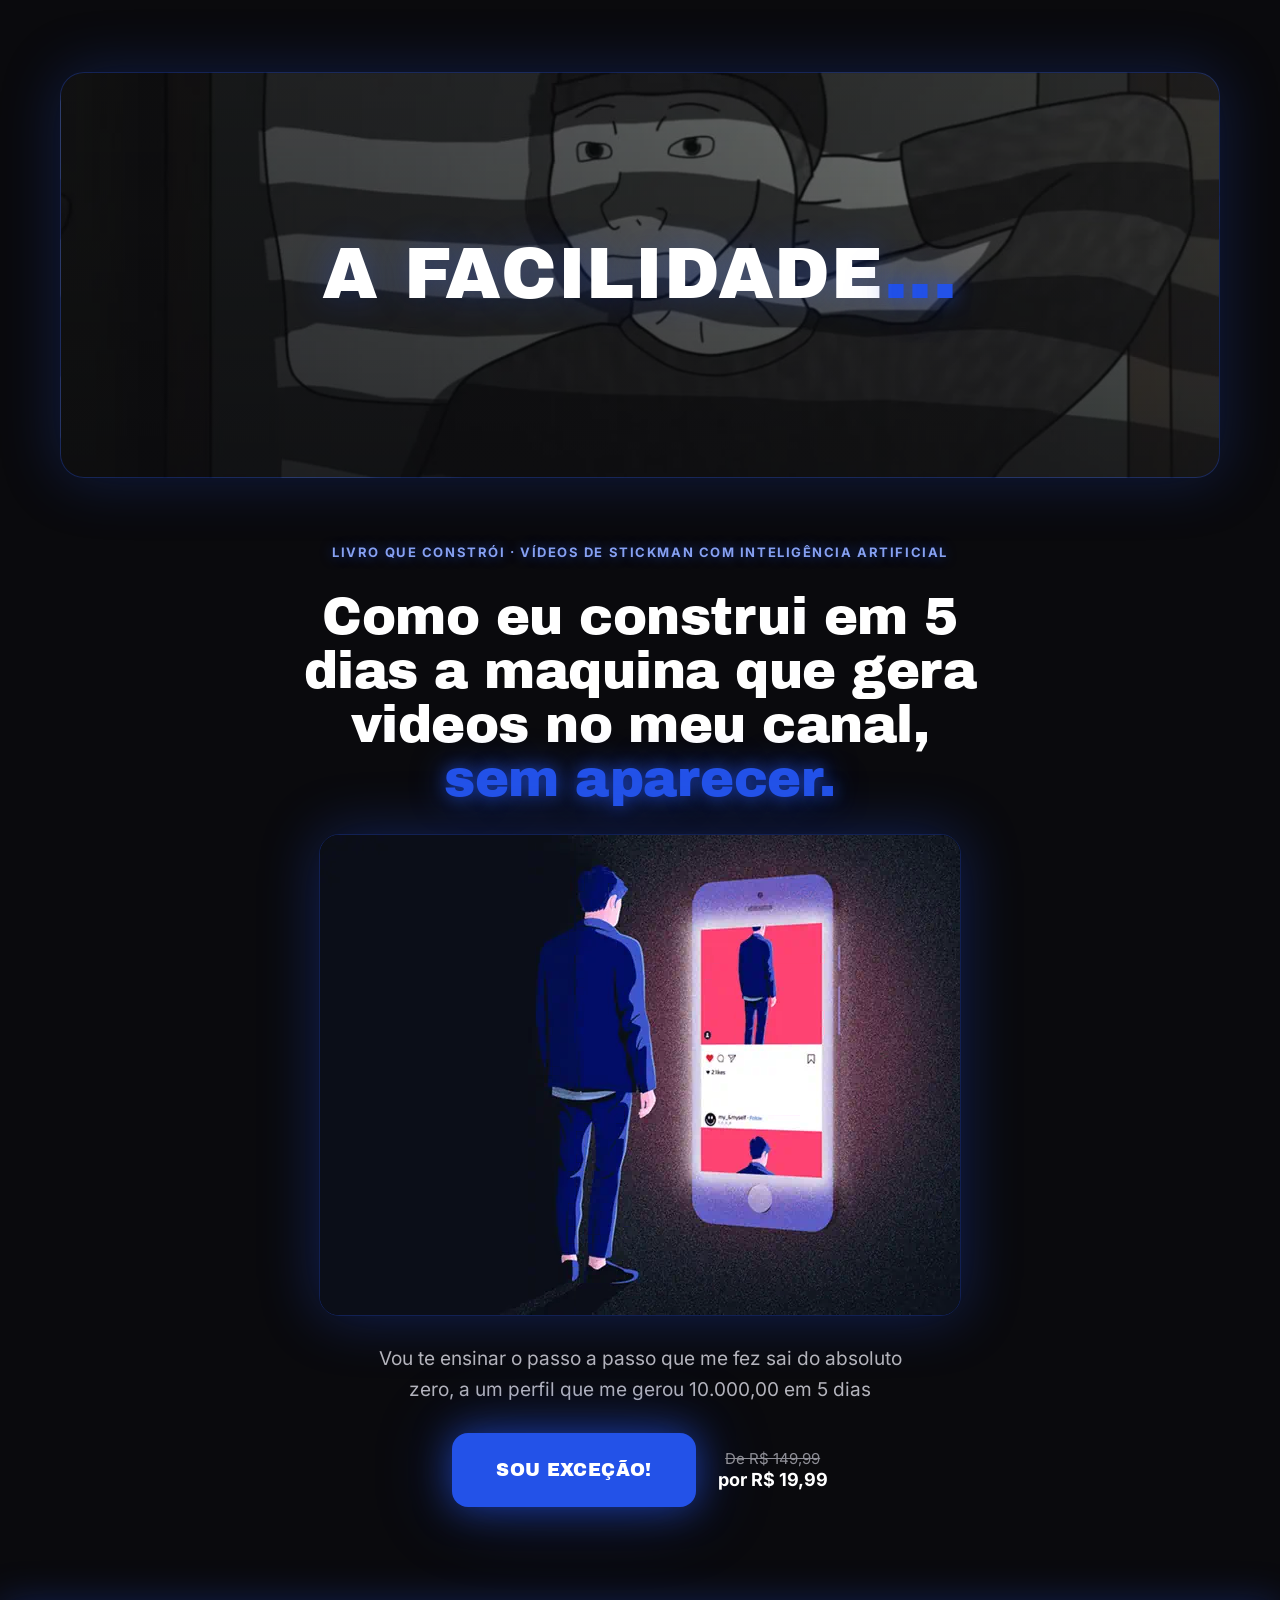
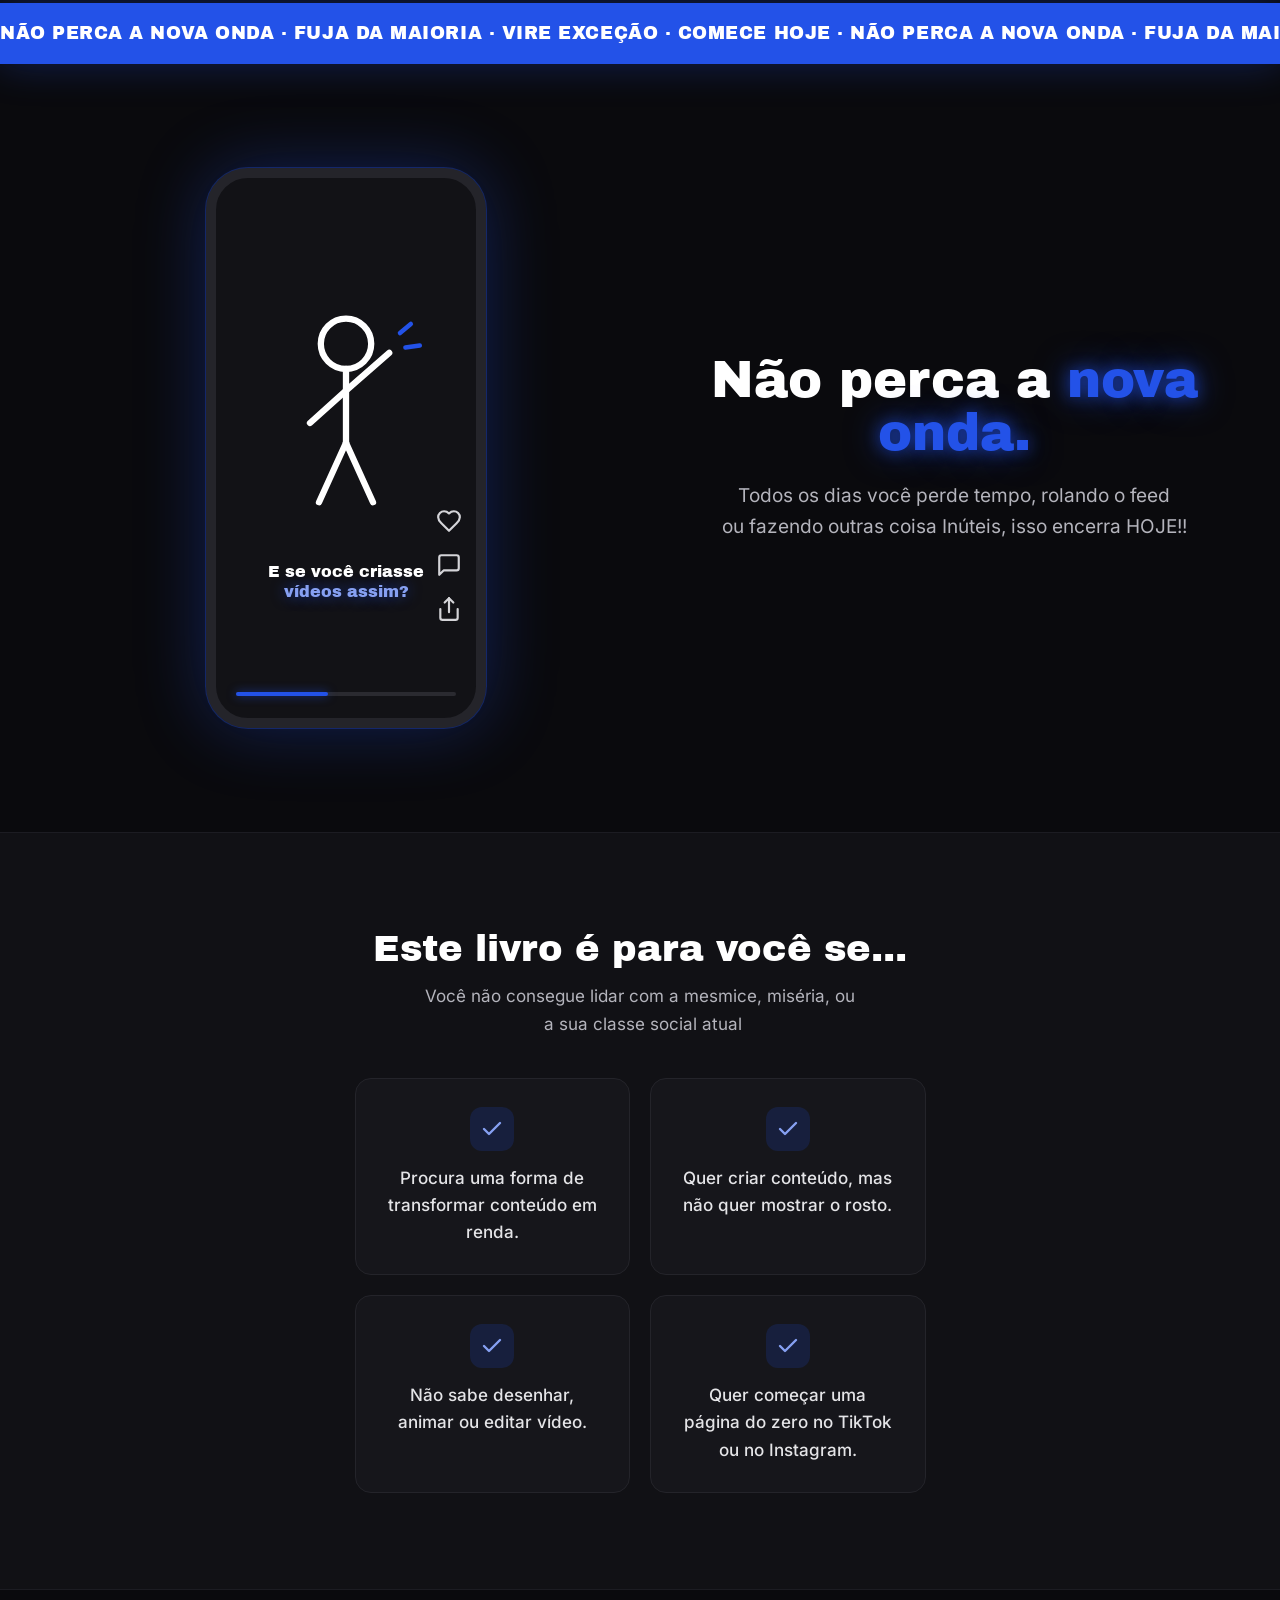
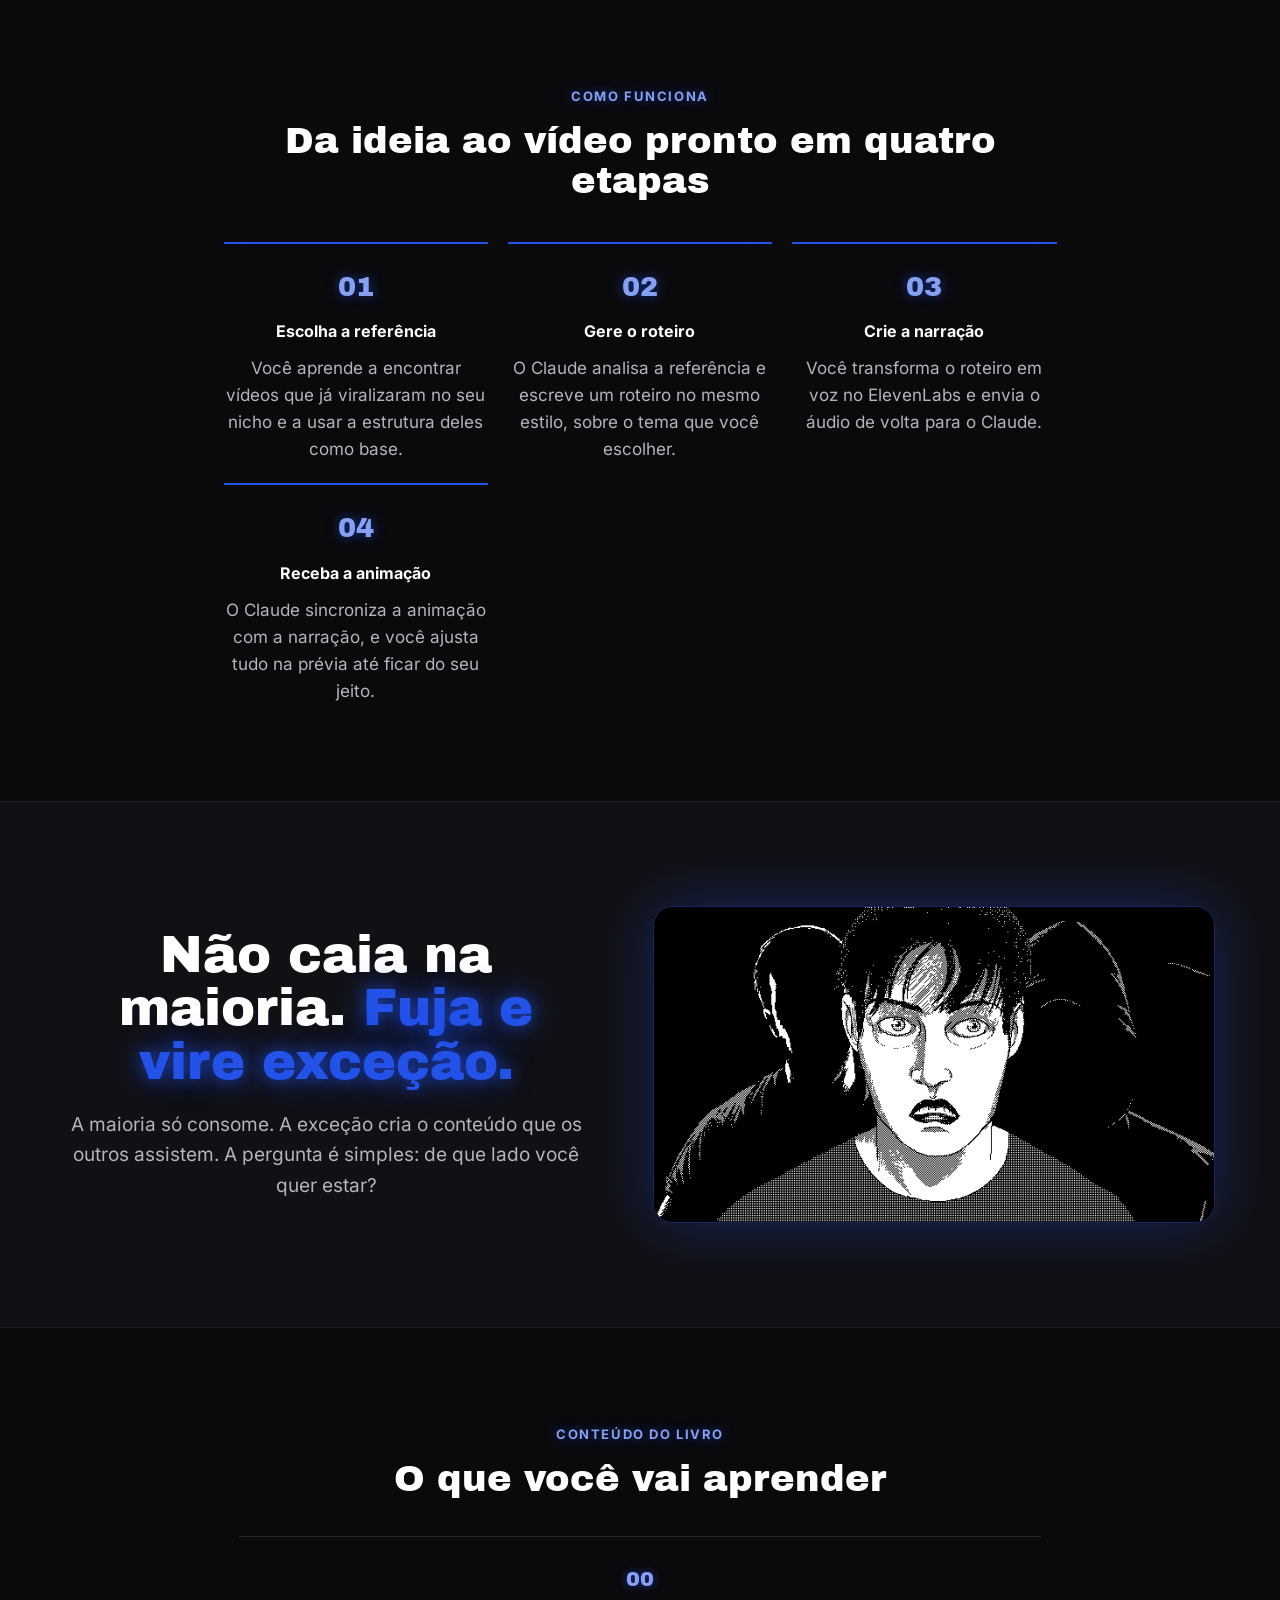
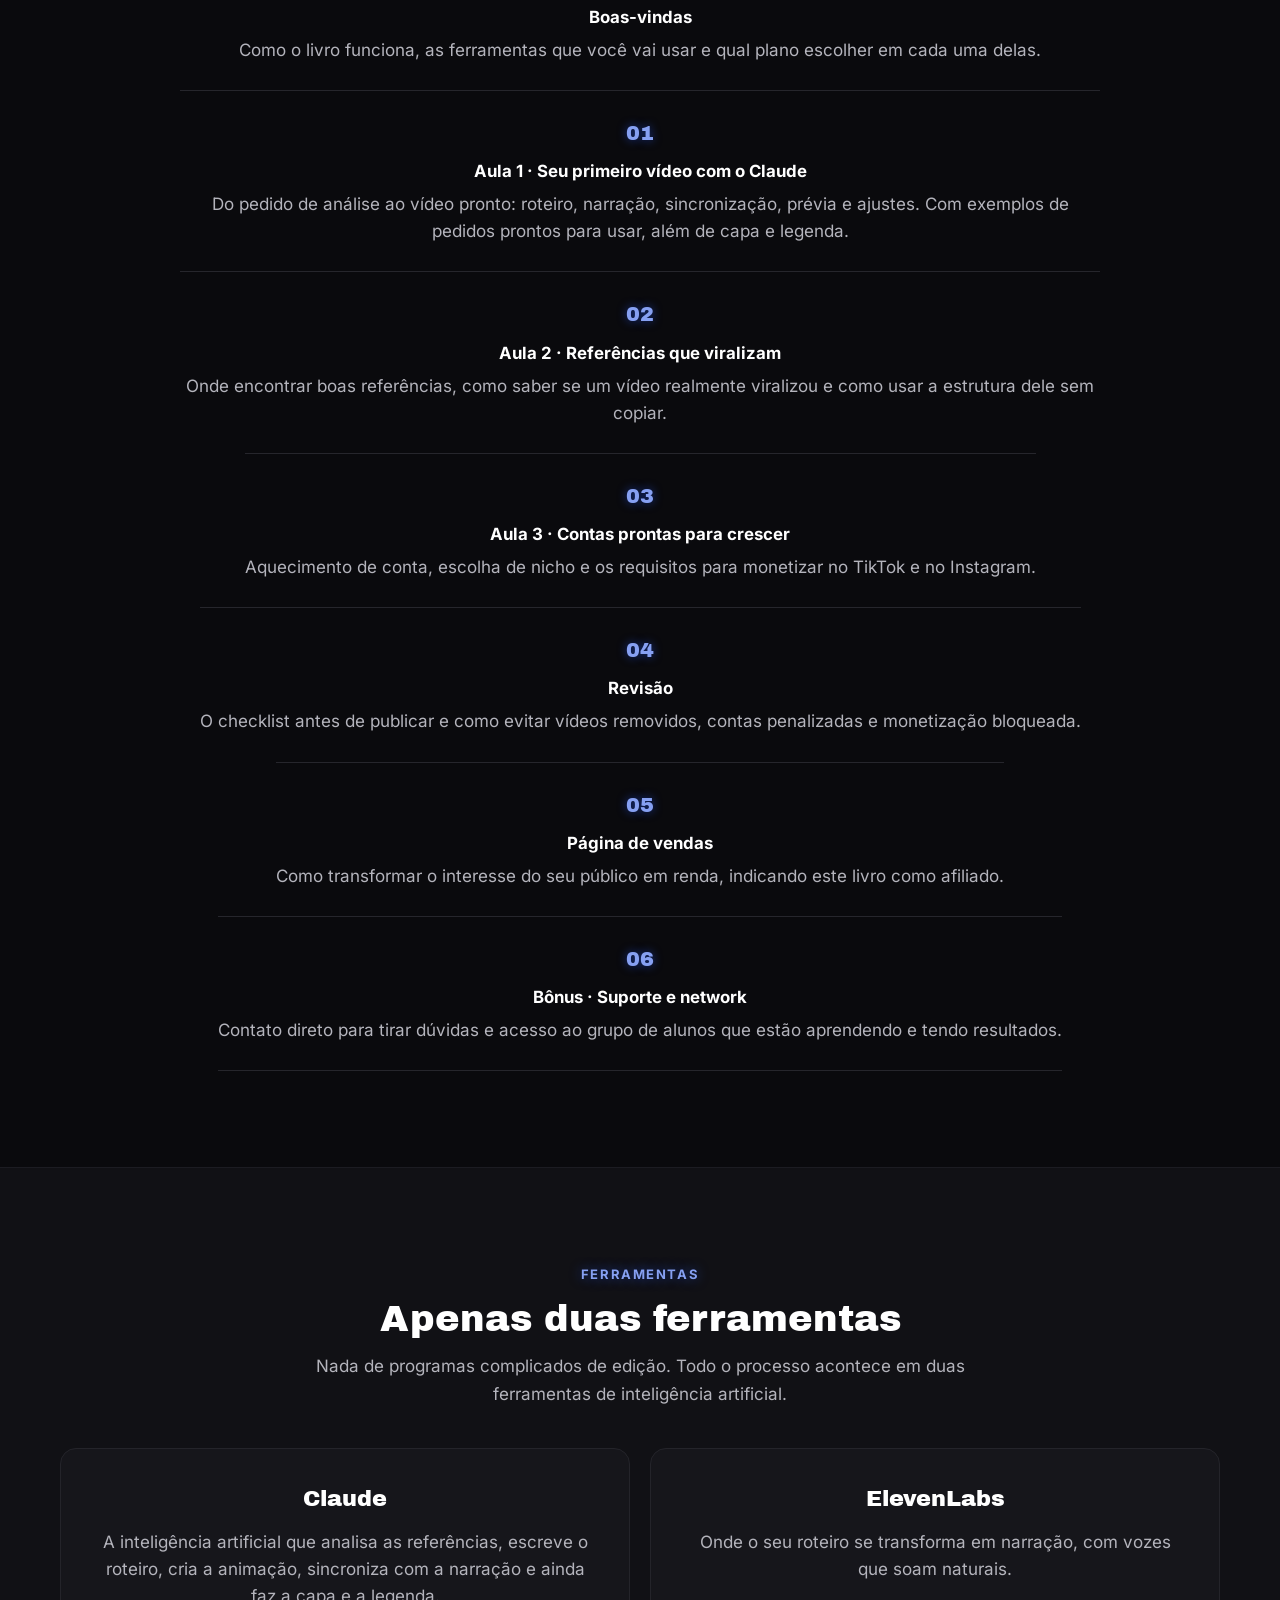
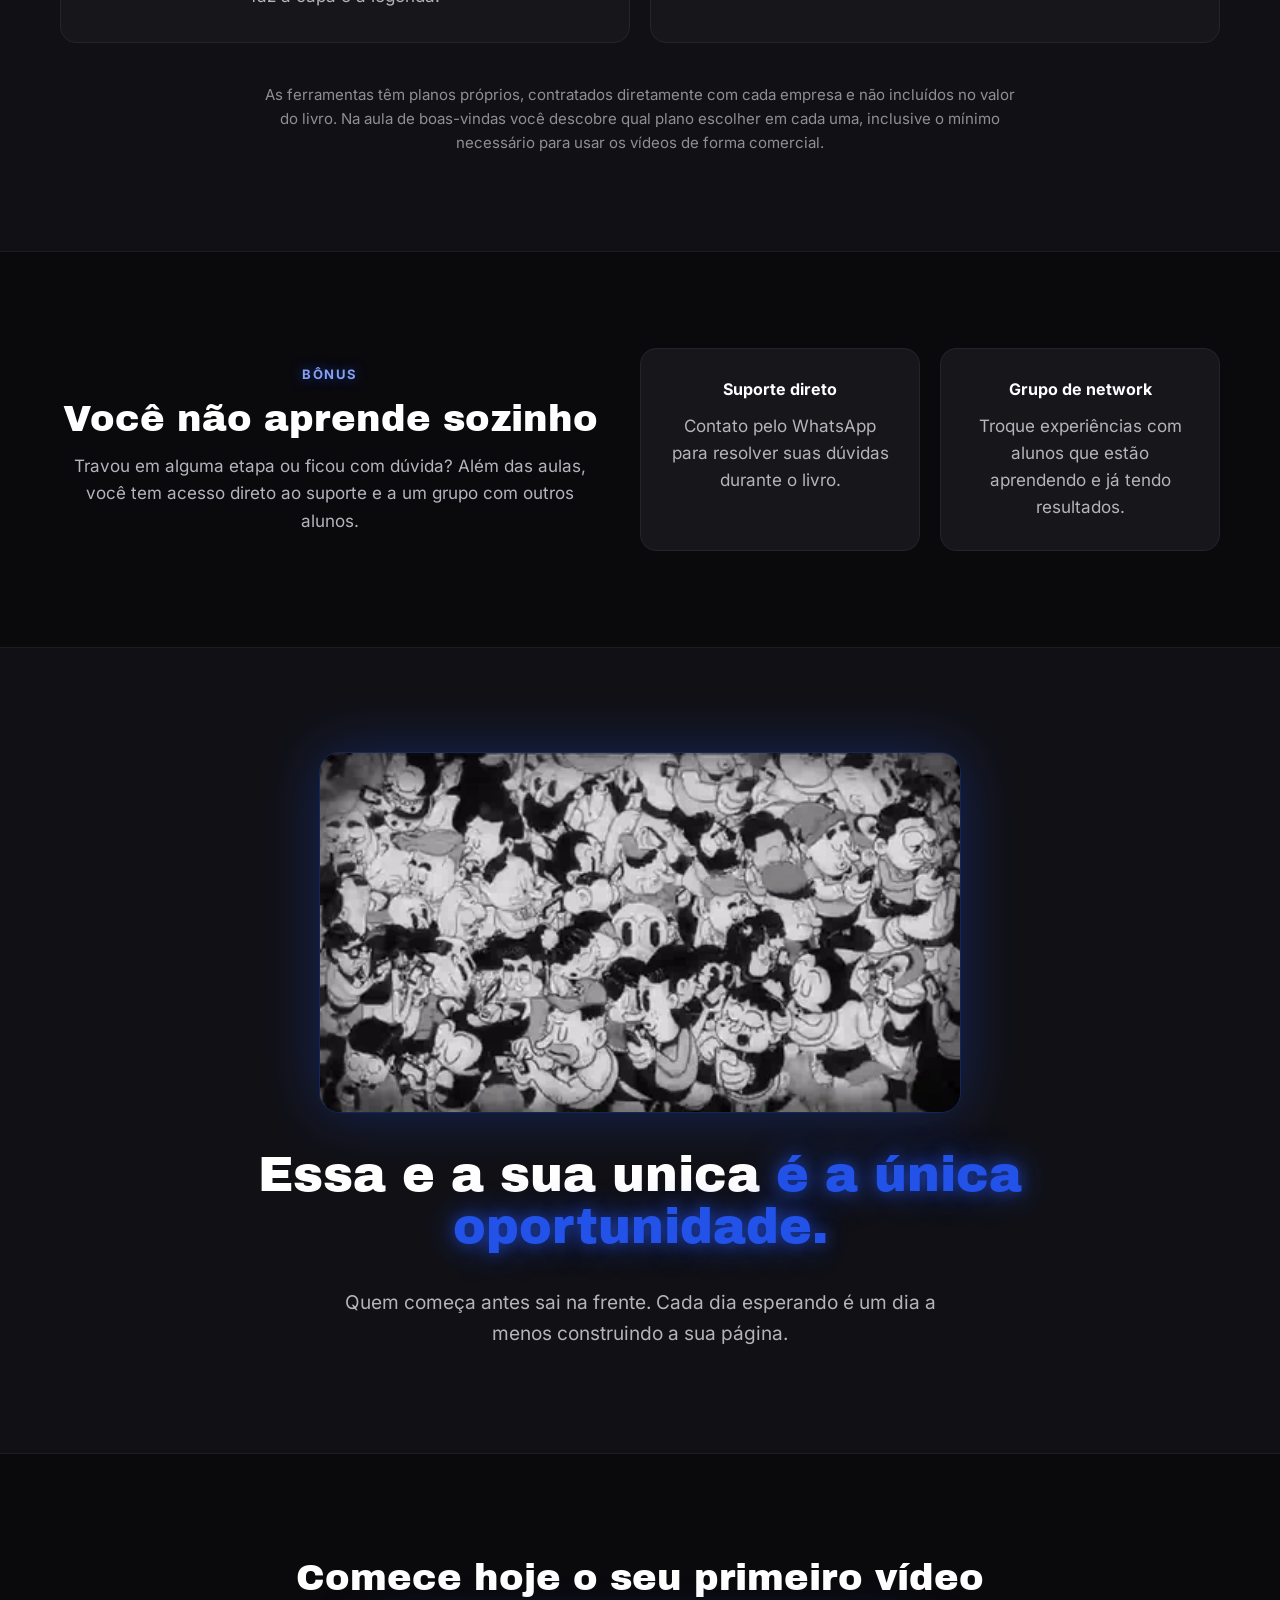
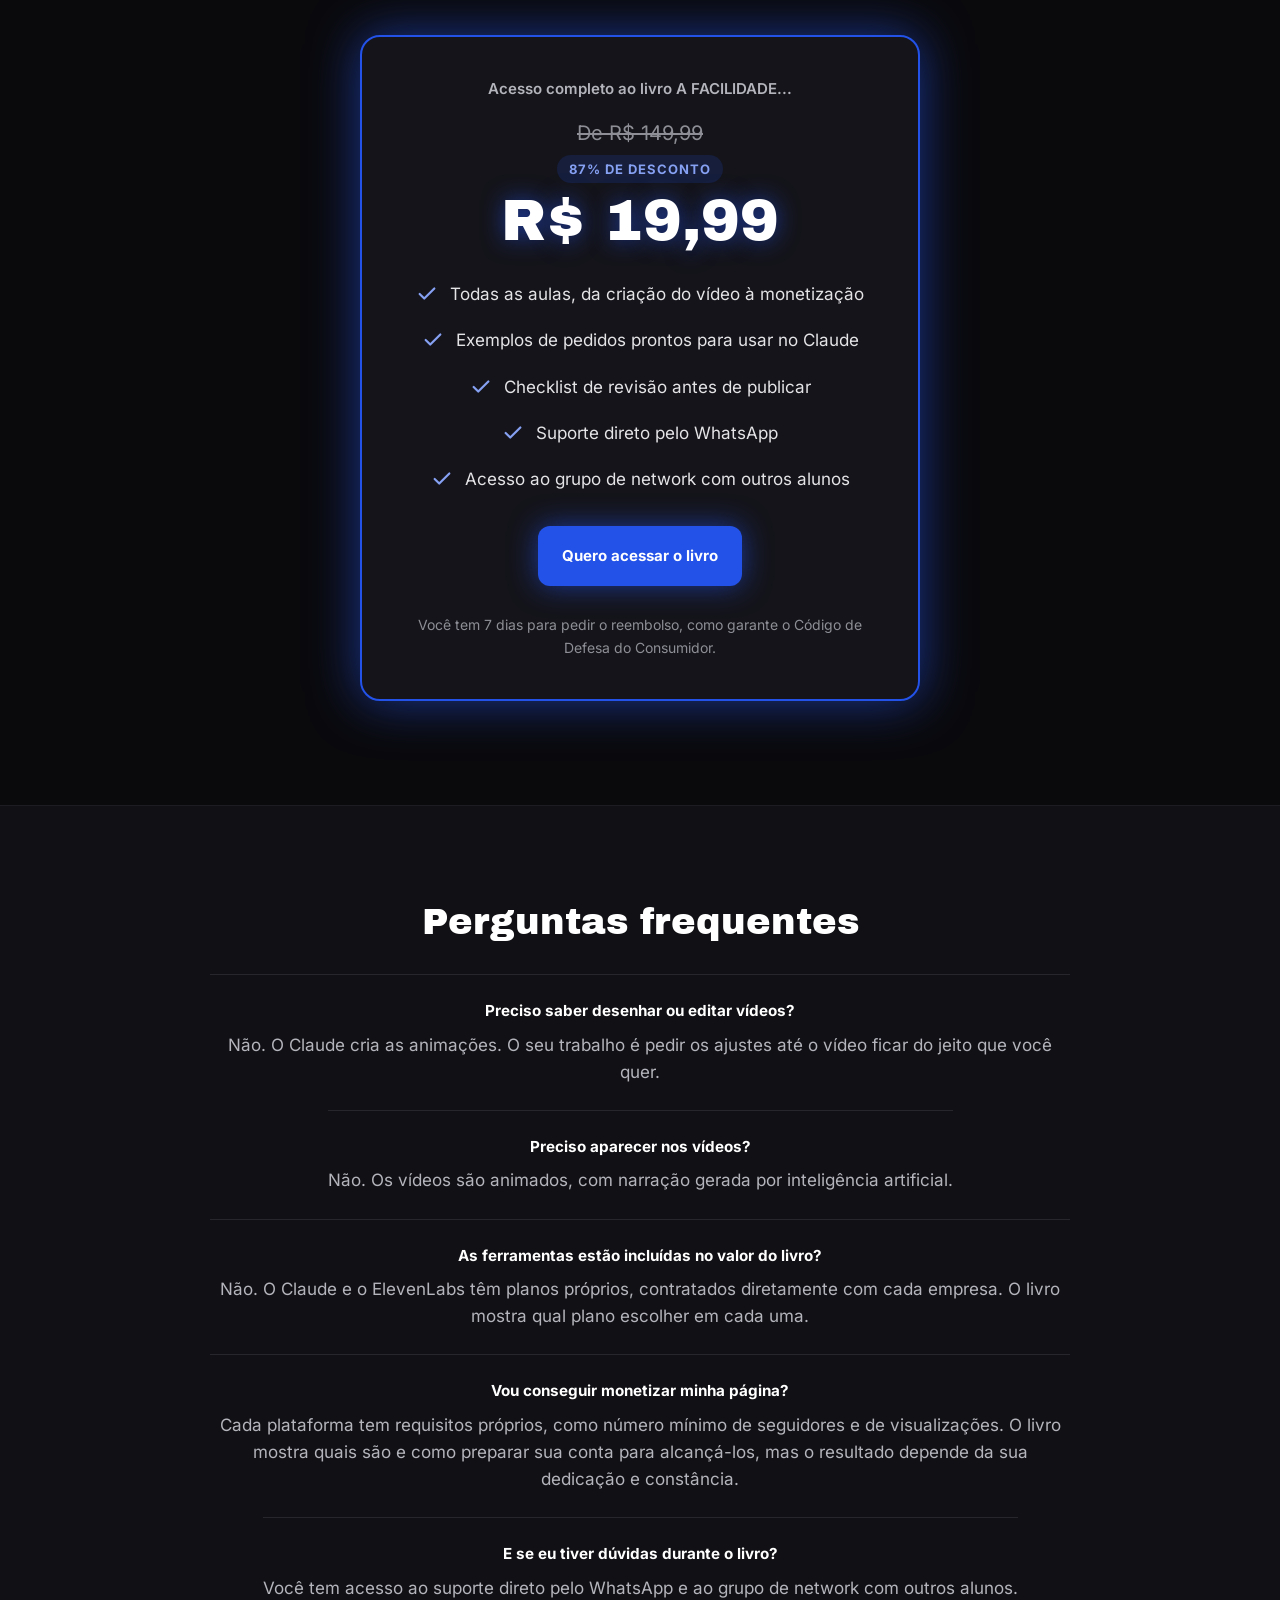
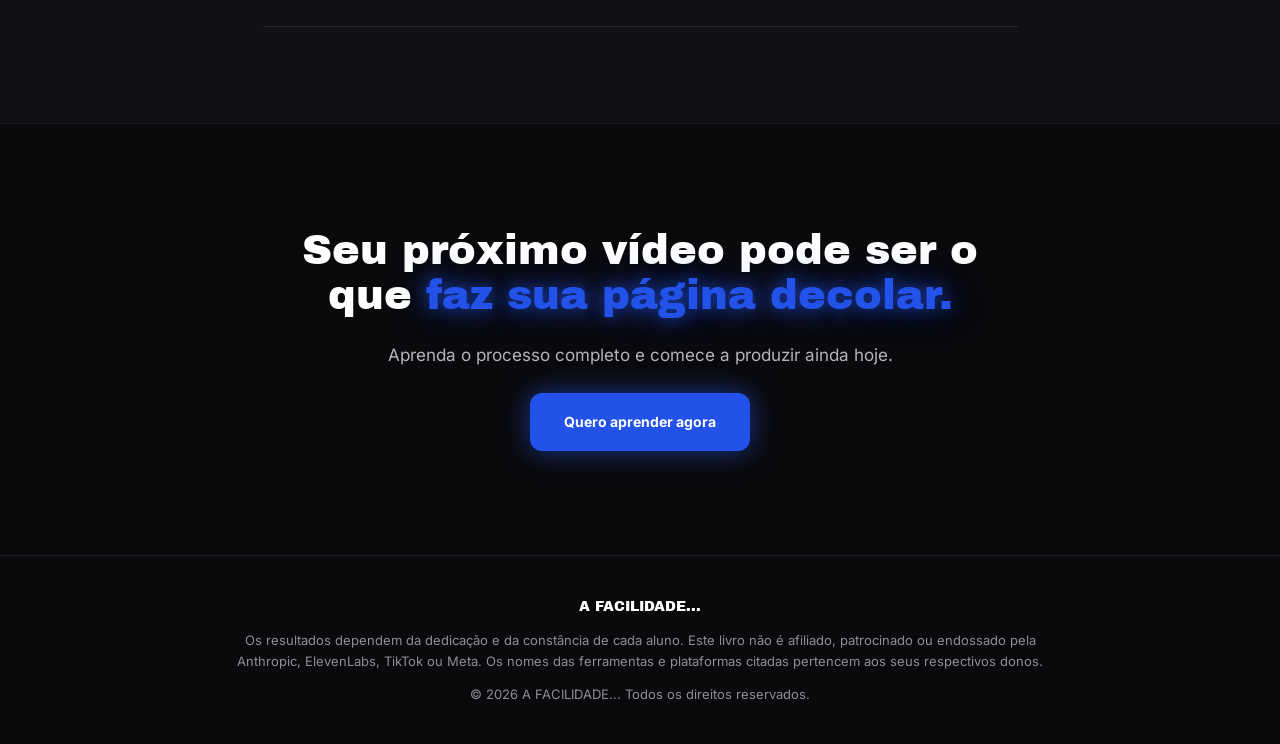
==== commit 60bc2e80: "Página Criação com IA (base afacilidade) Co-Authored-By: Claude Opus 5.5 <noreply@anthropic.com> Cla" ====
--- a/index.html
+++ b/index.html
@@ -1,355 +1,333 @@
-<!doctype html>
+<!DOCTYPE html>
+
 <html lang="pt-BR">
 <head>
-<meta charset="utf-8">
-<meta name="viewport" content="width=device-width, initial-scale=1, viewport-fit=cover">
-<title>100 Receitas Naturais + 45 de bônus | R$ 19,90</title>
-<meta name="description" content="Salva receita no feed e nunca mais acha? São 100 receitas naturais reunidas em um guia só, organizado por momento do dia, com lista de compras e modo de preparo.">
+<meta charset="utf-8"/>
+<title>A FACILIDADE... | Página de vendas</title>
+<meta content="width=device-width, initial-scale=1" name="viewport"/>
+<meta content="A FACILIDADE... Aprenda a criar vídeos de Stickman com inteligência artificial, sem aparecer." name="description"/>
+<link href="google-fonts-0.css" rel="stylesheet"/>
 <style>
-:root{--green:#5c131e;--green2:#7d1d2b;--sage:#f1e4e4;--cream:#faf4ee;--paper:#fffdfa;--earth:#8c2533;--earth2:#6f1a26;--ink:#2a1418;--muted:#6d5a5a;--line:rgba(42,20,24,.12)}
-*{box-sizing:border-box;margin:0}
-html{scroll-behavior:smooth;-webkit-text-size-adjust:100%}
-body{font-family:system-ui,-apple-system,"Segoe UI",Roboto,sans-serif;background:var(--paper);color:var(--ink);line-height:1.55;font-size:17px;padding-bottom:calc(84px + env(safe-area-inset-bottom,0px))}
-h1,h2,h3{font-family:Georgia,"Times New Roman",serif;line-height:1.15;color:var(--green)}
-img{max-width:100%;display:block}
-.wrap{max-width:560px;margin:0 auto;padding:0 20px}
-section{padding:44px 0}
-.alt{background:var(--cream)}
-.eyebrow{display:inline-block;font-size:12px;font-weight:700;letter-spacing:.08em;text-transform:uppercase;color:var(--earth2);margin-bottom:10px}
-h2{font-size:28px;margin-bottom:12px}
-.lead{color:var(--muted);margin-bottom:22px}
-.bar{background:var(--green);color:#fff;text-align:center;font-size:14px;padding:9px 14px;font-weight:600;font-variant-numeric:tabular-nums}
-.bar b,#cd{white-space:nowrap}
-.bar b{color:#f2c9b3}
-.hero{padding:30px 0 40px;background:linear-gradient(var(--cream),var(--paper))}
-.hero h1{font-size:34px;margin:6px 0 14px}
-.hero p.sub{color:var(--muted);margin-bottom:20px;font-size:16px}
-.hero-product{display:flex;flex-direction:column;align-items:center;gap:14px;margin:22px auto 0;padding:14px 14px 18px;background:#fff;border:1px solid var(--line);border-radius:20px;box-shadow:0 12px 30px rgba(42,20,24,.08)}
-.hero-product img{width:78%;max-width:280px;height:auto;border-radius:10px;box-shadow:0 10px 22px rgba(42,20,24,.18)}
-.hero-product-copy{display:flex;flex-direction:column;align-items:center;gap:9px;text-align:center;width:100%;min-width:0}
-.hero-product-copy .product-label{font-size:11px;font-weight:800;letter-spacing:.07em;text-transform:uppercase;color:var(--earth2)}
-.hero-product-copy h2{font-size:28px;line-height:1.08;margin:0;color:var(--green)}
-.hero-product-copy p{font-size:14px;line-height:1.4;color:var(--muted);max-width:440px}
-.product-points{list-style:none;padding:0;width:100%;max-width:460px;text-align:left;font-size:13px;line-height:1.35;color:var(--ink)}
-.product-points li{position:relative;padding:6px 4px 6px 25px;border-bottom:1px solid var(--line)}
-.product-points li:before{content:"✓";position:absolute;left:3px;color:var(--green2);font-weight:800}
-.product-price{display:flex;flex-wrap:wrap;align-items:baseline;justify-content:center;gap:4px 8px;color:var(--muted)}
-.product-price span{font-size:13px}
-.product-price strong{font:700 30px/1 Georgia,"Times New Roman",serif;color:var(--green)}
-.hero-product-copy .btn{width:100%;max-width:460px;margin-top:3px;padding:14px 12px;font-size:15px}
-.hero-product-copy small{font-size:11px;line-height:1.35;color:var(--muted)}
-@media(max-width:359px){.hero-product{gap:12px;padding:12px}.hero-product img{width:70%;max-width:210px}.hero-product-copy{gap:8px}.hero-product-copy h2{font-size:24px}.hero-product-copy p{font-size:13px}.product-points{font-size:12px}.hero-product-copy .btn{font-size:14px}.hero-product-copy small{font-size:10px}}
-@media(min-width:700px){.hero-product{display:grid;grid-template-columns:minmax(0,1fr) minmax(0,1.2fr);gap:28px;padding:24px}.hero-product img{width:100%;max-width:360px;justify-self:center}.hero-product-copy{align-items:flex-start;text-align:left;gap:10px}.hero-product-copy .product-label{font-size:12px}.hero-product-copy h2{font-size:34px}.hero-product-copy p{font-size:16px}.product-points{font-size:15px}.product-points li{padding:7px 4px 7px 27px}.product-price{justify-content:flex-start}.product-price strong{font-size:32px}.hero-product-copy .btn{font-size:18px;padding:17px 18px}.hero-product-copy small{font-size:12px}}
-.hero .vid{margin-top:4px}
-.btn{display:block;text-align:center;background:var(--earth);color:#fff;text-decoration:none;font-weight:700;font-size:18px;padding:17px 18px;border-radius:14px;box-shadow:0 6px 16px rgba(165,95,66,.3)}
-.btn:active{background:var(--earth2)}
-.ghost{display:flex;align-items:center;justify-content:center;min-height:44px;text-align:center;color:var(--green2);font-weight:600;margin-top:8px;font-size:15px}
-.trust{display:flex;flex-wrap:wrap;gap:6px 14px;justify-content:center;font-size:13px;color:var(--muted);margin-top:14px}
-.stats{display:flex;justify-content:center;gap:18px;margin-top:20px;text-align:center;font-size:13px;color:var(--muted)}
-.stats b{display:block;font-size:22px;color:var(--green);font-family:Georgia,serif}
-.vid{aspect-ratio:9/16;max-width:320px;margin:0 auto;border-radius:22px;background:#000;box-shadow:0 14px 30px rgba(17,59,50,.2);display:flex;align-items:center;justify-content:center;color:var(--green2);font-size:14px;text-align:center;overflow:hidden}
-.vid video{width:100%;height:100%;object-fit:cover}
-.card{background:#fff;border:1px solid var(--line);border-radius:18px;padding:18px;margin-bottom:12px}
-.card h3{font-size:19px;margin-bottom:4px}
-.card small{color:var(--earth2);font-weight:700;font-size:12px;text-transform:uppercase;letter-spacing:.06em}
-.card p{color:var(--muted);font-size:15px}
-.punch{font-family:Georgia,serif;font-size:20px;color:var(--green);margin-top:18px;text-align:center}
-.story{background:#fff;border:1px solid var(--line);border-radius:18px;padding:20px 18px 4px;margin:6px 0 4px}
-.story p{margin:0 0 16px;font-size:16.5px;color:var(--ink)}
-.story b{color:var(--green2)}
-.recipes{display:grid;gap:10px}
-.r{background:#fff;border:1px solid var(--line);border-radius:16px;overflow:hidden}.r img{width:100%;height:auto;aspect-ratio:4/3;object-fit:cover;background:var(--sage)}.r .t{padding:12px 16px 14px}.ilus{font-size:12px;color:var(--muted);text-align:center;margin-top:10px}
-.r b{display:block;font-family:Georgia,serif;font-size:18px;color:var(--green)}
-.r span{display:inline-block;background:var(--sage);color:var(--green2);font-size:12px;font-weight:700;border-radius:99px;padding:2px 10px;margin:6px 0 4px}
-.r p{font-size:14.5px;color:var(--muted)}
-.chips{display:flex;flex-wrap:wrap;gap:8px;margin-top:6px}
-.chips span{background:#fff;border:1px solid var(--line);border-radius:99px;padding:7px 13px;font-size:14px;color:var(--green2)}
-.sample{background:#fff;border:1px solid var(--line);border-radius:18px;padding:20px}
-.sample h3{font-size:22px;margin-bottom:10px}
-.sample p{margin-bottom:8px;font-size:15.5px}
-.copy{margin-top:8px;background:var(--green);color:#fff;border:0;border-radius:12px;padding:13px;font-size:16px;font-weight:600;width:100%;cursor:pointer}
-ul.ok,ul.no{list-style:none;padding:0}
-ul.ok li,ul.no li{padding:8px 0 8px 30px;position:relative;font-size:16px;border-bottom:1px solid var(--line)}
-ul.ok li:before{content:"✓";position:absolute;left:0;color:var(--green2);font-weight:800}
-ul.no li:before{content:"✕";position:absolute;left:0;color:var(--earth2);font-weight:800}
-h3.sub3{font-size:20px;margin:26px 0 6px}
-.bonus{display:flex;gap:12px;align-items:flex-start;background:#fff;border:1px solid var(--line);border-radius:16px;padding:14px;margin-bottom:10px}
-.bonus .n{background:var(--earth);color:#fff;border-radius:10px;font-size:12px;font-weight:800;padding:6px 8px;text-align:center;line-height:1.1;flex:none}
-.bonus b{font-family:Georgia,serif;color:var(--green);font-size:18px}
-.bonus p{font-size:14px;color:var(--muted)}
-.price{font-size:14px;margin-top:4px}
-.price s{color:#8a9a92}
-.price em{font-style:normal;background:var(--green);color:#fff;border-radius:6px;padding:1px 8px;font-weight:700;font-size:12px;margin-left:6px}
-.offer{background:var(--green);color:#fff;border-radius:22px;padding:24px 20px;margin-top:18px;text-align:center}
-.offer h3{color:#fff;font-size:22px}
-.offer ul{list-style:none;padding:0;text-align:left;margin:16px 0}
-.offer li{display:flex;justify-content:space-between;gap:10px;padding:8px 0;border-bottom:1px solid rgba(255,255,255,.15);font-size:15px}
-.offer li s{opacity:.6;white-space:nowrap}
-.offer .tot{font-size:14px;opacity:.85}
-.offer .de{font-size:16px;opacity:.8;margin-top:10px}
-.offer .big{font-family:Georgia,serif;font-size:52px;line-height:1;margin:2px 0 4px}
-.offer .btn{margin-top:16px;background:#fff;color:var(--green);box-shadow:none}
-.offer small{display:block;margin-top:12px;font-size:13px;opacity:.85}
-.guar{display:flex;gap:16px;align-items:center;background:#fff;border:2px solid var(--green2);border-radius:20px;padding:18px;margin-top:20px}
-.guar svg{flex:none;width:96px;height:96px}
-.guar h3{font-size:20px;margin-bottom:4px}
-.guar p{font-size:14.5px;color:var(--muted)}
-.author{display:flex;gap:16px;align-items:center}
-.author img{width:92px;height:92px;border-radius:50%;object-fit:cover;flex:none}
-details{background:#fff;border:1px solid var(--line);border-radius:14px;padding:14px 16px;margin-bottom:10px}
-summary{display:flex;align-items:center;justify-content:space-between;gap:10px;min-height:44px;font-weight:700;color:var(--green);cursor:pointer;list-style:none;-webkit-tap-highlight-color:transparent}
-summary::-webkit-details-marker{display:none}
-details p{margin-top:8px;font-size:15.5px;color:var(--muted)}
-footer{padding:30px 0;font-size:13px;color:var(--muted);text-align:center;background:var(--cream)}
-footer p{margin-bottom:10px}
-.sticky{position:fixed;left:0;right:0;bottom:0;background:#fff;border-top:1px solid var(--line);padding:10px 16px calc(10px + env(safe-area-inset-bottom,0px));display:flex;align-items:center;gap:12px;z-index:9;transform:translateY(125%);opacity:0;pointer-events:none;transition:transform .3s ease,opacity .25s ease;box-shadow:0 -8px 24px rgba(42,20,24,.08)}
-.sticky.is-show{transform:none;opacity:1;pointer-events:auto}
-.sticky div{font-size:13px;line-height:1.2;color:var(--muted)}
-.sticky div b{display:block;font-size:19px;color:var(--green)}
-.sticky .btn{flex:1;padding:13px;font-size:16px}
-footer a{display:inline-flex;align-items:center;min-height:44px;padding:0 4px}
-#oferta{scroll-margin-top:16px}
-@media(min-width:700px){.recipes{grid-template-columns:1fr 1fr}.wrap{max-width:640px}}
-@media(max-width:359px){.guar,.author{flex-direction:column;align-items:flex-start}.guar svg,.author img{align-self:center}}
+body{margin:0;background:#0A0A0D}
+html{scroll-behavior:smooth}
+h1,h2,h3,span:has(+ h3),span:has(+ div > h3){zoom:0.8}
+.title-bg{background-image:linear-gradient(rgba(10,10,13,0.45),rgba(10,10,13,0.7)),url(assets/200-fundo-titulo.webp);background-size:cover;background-position:center 35%}
+a{color:#86A0F2}a:hover{color:#B9C8F7}
+@keyframes pulse{0%,100%{transform:scale(1)}50%{transform:scale(1.045)}}
+.btn-pulse{animation:pulse 2.2s ease-in-out infinite}
+@keyframes shake{0%,100%{transform:rotate(-3deg)}50%{transform:rotate(3deg)}}
+.btn-shake{animation:shake 0.5s ease-in-out infinite}
+@media (prefers-reduced-motion: reduce){.btn-shake{animation:none !important}}
+@keyframes bob{0%,100%{transform:translateY(0)}50%{transform:translateY(-10px)}}
+.bob{animation:bob 2.6s ease-in-out infinite}
+@keyframes wave{0%,100%{transform:rotate(-16deg)}50%{transform:rotate(14deg)}}
+.wave{transform-box:view-box;transform-origin:100px 104px;animation:wave 1.1s ease-in-out infinite}
+@keyframes blink{0%,100%{opacity:1}50%{opacity:.15}}
+.spark{animation:blink 1.1s ease-in-out infinite}
+@keyframes progress{from{width:0}to{width:100%}}
+.progress{animation:progress 6s linear infinite}
+@keyframes marquee{from{transform:translateX(0)}to{transform:translateX(-50%)}}
+.marquee{display:flex;width:max-content;animation:marquee 30s linear infinite}
+@keyframes flicker{0%,18%,22%,52%,58%,100%{opacity:1}20%,55%{opacity:.55}}
+.neon-flicker{animation:flicker 4.5s linear infinite}
+@keyframes glowpulse{0%,100%{opacity:.6}50%{opacity:1}}
+.glow-pulse{animation:glowpulse 3s ease-in-out infinite}
+@keyframes reveal{from{opacity:0;transform:translateY(48px)}to{opacity:1;transform:none}}
+@supports (animation-timeline: view()){.reveal{animation:reveal linear both;animation-timeline:view();animation-range:entry 0% entry 45%}}
+@media (prefers-reduced-motion: reduce){.btn-pulse,.bob,.wave,.spark,.progress,.marquee,.neon-flicker,.glow-pulse,.reveal{animation:none !important}}
 </style>
-<!-- Meta Pixel Code -->
-<script>
-!function(f,b,e,v,n,t,s)
-{if(f.fbq)return;n=f.fbq=function(){n.callMethod?
-n.callMethod.apply(n,arguments):n.queue.push(arguments)};
-if(!f._fbq)f._fbq=n;n.push=n;n.loaded=!0;n.version='2.0';
-n.queue=[];t=b.createElement(e);t.async=!0;
-t.src=v;s=b.getElementsByTagName(e)[0];
-s.parentNode.insertBefore(t,s)}(window, document,'script',
-'https://connect.facebook.net/en_US/fbevents.js');
-fbq('init', '1146808914974868');
-fbq('track', 'PageView');
-</script>
-<noscript><img height="1" width="1" style="display:none"
-src="https://www.facebook.com/tr?id=1146808914974868&ev=PageView&noscript=1"
-/></noscript>
-<!-- End Meta Pixel Code -->
 </head>
 <body>
-
-<div class="bar" id="bar">Bônus grátis acabam no Natal <b>(25/12)</b> · faltam <b id="cd">--</b></div>
-
-<header class="hero"><div class="wrap">
-  <h1>Chega de salvar 50 receitas e não ter nenhuma organizada.</h1>
-  <p class="sub">Aquela receita que você salvou e nunca mais achou? Aqui ela já tem lugar.</p>
-  <div class="hero-product">
-    <img src="assets/produto.webp" alt="Capa do guia digital 100 Receitas Naturais" width="720" height="1080" fetchpriority="high">
-    <div class="hero-product-copy">
-      <span class="product-label">O que você vai receber</span>
-      <h2>100 Receitas Naturais</h2>
-      <p>Um guia digital para encontrar novas ideias sem voltar a procurar em dezenas de posts salvos.</p>
-      <ul class="product-points">
-        <li>100 receitas reunidas e organizadas em 10 categorias</li>
-        <li>Ingredientes, preparo passo a passo e lista de compras</li>
-        <li>3 bônus digitais grátis até 25/12</li>
-      </ul>
-      <div class="product-price"><span>Pagamento único</span><strong>R$ 19,90</strong></div>
-      <a class="btn" href="#oferta">Ver a oferta completa e os bônus</a>
-      <small>PDF para consultar no celular ou imprimir em casa.</small>
-    </div>
-  </div>
- </div></header>
-
-<section><div class="wrap">
-  <span class="eyebrow">Uma semana como qualquer outra</span>
-  <h2>Você provavelmente já viveu essa semana.</h2>
-  <div class="story">
-    <p><b>Segunda.</b> Você está rolando o feed e aparece um vídeo: frango desfiado com abóbora, 30 segundos, tudo bonito. Você salva.</p>
-    <p><b>Terça.</b> Aparece outro, de sopa de legumes. Salva também. Agora são 47 receitas salvas — e você não lembra o nome de quase nenhuma.</p>
-    <p><b>Quarta.</b> 19h. Geladeira aberta, fome e pressa. Você abre a galeria procurando aquele print do frango, passa por milhares de fotos e desiste no meio do caminho.</p>
-    <p><b>Quinta.</b> Você pede delivery de novo. E ainda fica com a impressão de que o problema é você.</p>
-  </div>
-  <p class="punch">Não é. Salvar receita nunca foi o problema — faltou um lugar onde elas ficassem organizadas.</p>
-</div></section>
-
-
-<section class="alt"><div class="wrap">
-  <span class="eyebrow">Por que isso acontece</span>
-  <h2>Salva uma aqui, encontra outra ali — e na hora de cozinhar não tem nenhuma.</h2>
-  <p class="lead">Não é falta de receita: é que elas ficam espalhadas. Print no celular, vídeo salvo, aba aberta, link no WhatsApp — e na hora de fazer você não sabe onde está nem qual dá para fazer.</p>
-  <div class="card"><small>Print no celular</small><h3>A receita some na galeria</h3><p>Ela parecia boa, você salvou. Semana depois está no meio de milhares de fotos — e ninguém acha.</p></div>
-  <div class="card"><small>Vídeo salvo</small><h3>Mostra o prato, esconde o preparo</h3><p>30 segundos de prato pronto, sem a medida certa, sem o tempo de fogo e sem dizer o que fazer primeiro.</p></div>
-  <div class="card"><small>Sem organização</small><h3>Nada separado por momento</h3><p>Sem lista de compras, sem café, almoço e jantar organizados — e sem saber o que dá para fazer com o que já tem em casa.</p></div>
-  <p class="punch">Receita demais, organização de menos. Não falta opção: falta um lugar onde elas estejam resolvidas.</p>
-</div></section>
-
-<section><div class="wrap">
-  <span class="eyebrow">8 das 100</span>
-  <h2>Abre o guia e escolhe. Sem procurar em cinco lugares.</h2>
-  <p class="lead">Ingredientes de mercado de bairro, medida em xícara e colher, passo a passo numerado.</p>
-  <div class="recipes">
-    <div class="r"><img src="assets/receita-mingau.webp" alt="Mingau de aveia com banana e canela" width="960" height="717" loading="lazy"><div class="t"><b>Mingau cremoso de aveia e banana</b><span>4 a 6 min no fogo</span><p>Aveia, leite, banana e chia. Um café da manhã de panela só.</p></div></div>
-    <div class="r"><img src="assets/receita-iogurte.webp" alt="Tigela de iogurte com frutas, aveia e sementes" width="960" height="717" loading="lazy"><div class="t"><b>Iogurte com frutas, aveia e sementes</b><span>Sem fogo</span><p>Iogurte natural com fruta, aveia e sementes. Monta na tigela e já resolve o lanche.</p></div></div>
-    <div class="r"><img src="assets/receita-panqueca.webp" alt="Panquecas de banana e aveia" width="960" height="717" loading="lazy"><div class="t"><b>Panqueca de banana e aveia</b><span>5 ingredientes</span><p>Banana, ovo, aveia e canela na frigideira antiaderente.</p></div></div>
-    <div class="r"><img src="assets/receita-cuscuz.webp" alt="Cuscuz com ovo mexido e tomate" width="960" height="717" loading="lazy"><div class="t"><b>Cuscuz com ovo mexido e tomate</b><span>8 a 10 min de cuscuzeira</span><p>O café da manhã da família, com cheiro-verde por cima.</p></div></div>
-    <div class="r"><img src="assets/receita-bowl.webp" alt="Bowl de arroz, feijão e legumes assados" width="960" height="717" loading="lazy"><div class="t"><b>Bowl de arroz, feijão e legumes</b><span>Almoço completo</span><p>Abóbora assada, brócolis no vapor e o básico de casa.</p></div></div>
-    <div class="r"><img src="assets/receita-omelete.webp" alt="Omelete de espinafre e tomate" width="960" height="717" loading="lazy"><div class="t"><b>Omelete de espinafre e tomate</b><span>Jantar prático</span><p>Para a noite em que você só quer resolver e sentar.</p></div></div>
-    <div class="r"><img src="assets/receita-sopa.webp" alt="Sopa de legumes com feijão" width="960" height="717" loading="lazy"><div class="t"><b>Sopa de legumes com feijão</b><span>Uma panela só</span><p>Cenoura, batata e feijão. Amasse parte dos legumes e engrosse sem creme.</p></div></div>
-    <div class="r"><img src="assets/receita-pudim.webp" alt="Pudim de chia com manga" width="960" height="717" loading="lazy"><div class="t"><b>Pudim de chia com manga</b><span>Prepare na véspera</span><p>Sobremesa gelada que fica pronta enquanto você dorme.</p></div></div>
-  </div>
-  <p class="ilus">Imagens ilustrativas.</p>
-  <a class="btn" style="margin-top:20px" href="#oferta">Conhecer as 100 receitas naturais</a>
-  <h3 class="sub3">10 categorias, 10 receitas em cada</h3>
-  <div class="chips"><span>Cafés da manhã e lanches</span><span>Almoços completos</span><span>Jantares práticos</span><span>Saladas e acompanhamentos</span><span>Sopas e caldos</span><span>Lanches e petiscos</span><span>Bebidas e vitaminas</span><span>Doces e sobremesas</span><span>Receitas brasileiras e regionais</span><span>Molhos, pastas e bases</span></div>
-</div></section>
-
-<section class="alt" id="amostra"><div class="wrap">
-  <span class="eyebrow">Leve esta receita, mesmo que não compre</span>
-  <h2>Uma receita inteira, sem cadastro e sem pagamento.</h2>
-  <p class="lead">É o formato exato de cada receita do guia: ingredientes em medida caseira, preparo numerado, lista de compras e uma dica.</p>
-  <div class="sample" id="rec">
-    <small style="color:var(--earth2);font-weight:700">RECEITA 01 · DO GUIA PRINCIPAL</small>
-    <h3>Mingau cremoso de aveia e banana</h3>
-    <p><b>Ingredientes:</b> 1/2 xícara de aveia em flocos · 1 xícara de leite ou bebida de soja sem açúcar · 1 banana madura amassada · canela a gosto · 1 colher (sopa) de chia.</p>
-    <p><b>Modo de preparo:</b> 1) Misture a aveia e o leite em uma panela. 2) Cozinhe em fogo baixo por 4 a 6 minutos, mexendo até engrossar. 3) Acrescente a banana e a canela e finalize com chia.</p>
-    <p><b>Dica do guia:</b> banana bem madura adoça naturalmente. Ajuste a consistência com um pouco mais de leite.</p>
-    <button class="copy" id="cp" type="button">Copiar esta receita</button>
-  </div>
-  <p class="lead" style="margin-top:16px;text-align:center">Se essa receita já resolveu o seu café da manhã, o guia inteiro funciona assim: 100 respostas curtas, com a lista de compras já feita.</p>
-</div></section>
-
-<section><div class="wrap">
-  <span class="eyebrow">Para quem é</span>
-  <h2>Para quem vive salvando receita e cozinhando sempre a mesma coisa.</h2>
-  <ul class="ok">
-    <li>Rola o feed, salva receitas, mas na hora de cozinhar não lembra onde elas estão.</li>
-    <li>Quer variar o cardápio e experimentar sabores novos sem virar chef.</li>
-    <li>Prefere tudo em um só lugar, em vez de caçar print, vídeo e link salvo.</li>
-    <li>Quer preparo curto, com ingrediente de mercado de bairro.</li>
-    <li>Gosta de lista de compras pronta e de consultar no celular enquanto cozinha.</li>
-  </ul>
-  <h3 class="sub3">O que este guia não é</h3>
-  <ul class="no">
-    <li>Não é dieta, plano alimentar fechado ou cardápio obrigatório.</li>
-    <li>Não promete emagrecimento, desintoxicação ou resultado em prazo fixo.</li>
-    <li>Não trata, cura ou previne doenças.</li>
-    <li>Não substitui nutricionista, médico ou outro profissional de saúde.</li>
-    <li>Não exige ingrediente caro nem equipamento especial.</li>
-  </ul>
-</div></section>
-
-<section class="alt" id="oferta"><div class="wrap">
-  <span class="eyebrow">O que vem dentro</span>
-  <h2>Uma pasta com tudo. E o fim da busca no feed.</h2>
-  <p class="lead">O guia principal reúne as 100 receitas organizadas por momento do dia. Os três bônus completam a rotina — e seguem de graça até 25/12.</p>
-  <div class="bonus"><div class="n">GUIA<br>100</div><div><b>100 Receitas Naturais</b><p>37 páginas, organizadas por momento do dia, com lista de compras e dica em cada receita.</p><div class="price"><s>R$ 97,00</s> <em>hoje R$ 19,90</em></div></div></div>
-  <div class="bonus"><div class="n">BÔNUS<br>1</div><div><b>Energia Pra Manhã</b><p>15 receitas · 17 páginas. Cafés da manhã reforçados, vitaminas e lanches, com lista de compras.</p><div class="price"><s>R$ 7,90</s> <em>grátis hoje</em></div></div></div>
-  <div class="bonus"><div class="n">BÔNUS<br>2</div><div><b>Intestino Feliz</b><p>15 receitas · 18 páginas. Fibras no café da manhã, sucos, vitaminas e pratos leves, com lista de compras por setor do mercado.</p><div class="price"><s>R$ 14,90</s> <em>grátis hoje</em></div></div></div>
-  <div class="bonus"><div class="n">BÔNUS<br>3</div><div><b>Rotina Leve</b><p>15 receitas · 17 páginas. Bebidas para deixar prontas, pratos de panela que rendem almoço e jantar e lanches de tarde.</p><div class="price"><s>R$ 29,90</s> <em>grátis hoje</em></div></div></div>
-
-  <div class="offer">
-    <h3>Tudo organizado em um só lugar</h3>
-    <ul>
-      <li><span>100 Receitas Naturais</span><s>R$ 97,00</s></li>
-      <li><span>Bônus 1 · Energia Pra Manhã</span><s>R$ 7,90</s></li>
-      <li><span>Bônus 2 · Intestino Feliz</span><s>R$ 14,90</s></li>
-      <li><span>Bônus 3 · Rotina Leve</span><s>R$ 29,90</s></li>
-    </ul>
-    <div class="tot">R$ 52,70 em bônus grátis · R$ 149,70 de valor total</div>
-    <div class="de">De R$ 97,00 por apenas</div>
-    <div class="big">R$ 19,90</div>
-    <div class="tot">Pagamento único · acesso por e-mail logo após a confirmação</div>
-    <a class="btn" href="https://pay.cakto.com.br/6frywru">Conhecer as 100 receitas naturais</a>
-    <small>Checkout seguro Cakto · Pix, cartão de crédito e carteiras digitais<br>Bônus grátis até <span class="dl2">25/12</span></small>
-  </div>
-
-  <div class="guar">
-    <svg viewBox="0 0 120 120" aria-hidden="true"><circle cx="60" cy="60" r="56" fill="#fffdfa" stroke="#5c131e" stroke-width="4"/><circle cx="60" cy="60" r="47" fill="none" stroke="#bd7354" stroke-width="2" stroke-dasharray="4 4"/><text x="60" y="52" text-anchor="middle" font-family="Georgia,serif" font-size="38" font-weight="700" fill="#5c131e">7</text><text x="60" y="72" text-anchor="middle" font-family="Georgia,serif" font-size="15" font-weight="700" fill="#5c131e">DIAS</text><text x="60" y="90" text-anchor="middle" font-family="system-ui,sans-serif" font-size="10" font-weight="700" letter-spacing="1.5" fill="#8c2533">GARANTIA</text></svg>
-    <div><h3>Garantia de 7 dias</h3><p>Compre, abra as receitas e teste. Se não for para você, peça o reembolso em até 7 dias pelo e-mail <b>suporte@salevo.site</b>.</p></div>
-  </div>
-</div></section>
-
-<section><div class="wrap">
-  <span class="eyebrow">Quem organizou</span>
-  <div class="author"><img src="assets/autora-avatar.jpg" alt="Jéssica Correia" width="92" height="92"><div><h2 style="font-size:23px;margin:0 0 4px">Jéssica Correia</h2><p class="lead" style="margin:0;font-size:15px">Estas receitas saíram de uma cozinha de casa, não de um laboratório. Ela montou o guia que queria ter à mão quando abria o celular e não sabia o que fazer: receita curta, ingrediente de mercado de bairro e a lista de compras resolvida na mesma página.</p></div></div>
-</div></section>
-
-<section class="alt"><div class="wrap">
-  <span class="eyebrow">Dúvidas frequentes</span>
-  <h2>Antes de comprar</h2>
-  <details><summary>Como recebo o material?</summary><p>O acesso é enviado para o e-mail informado no checkout, logo após a confirmação do pagamento. No mesmo e-mail você recebe o link com o guia principal e os três bônus.</p></details>
-  <details><summary>Não sei cozinhar. Serve para mim?</summary><p>As receitas foram escritas para quem cozinha pouco: ingrediente medido em xícara e colher, passo a passo numerado e nenhuma técnica que exija prática. Se você sabe acender o fogo, consegue seguir.</p></details>
-  <details><summary>Moro sozinha(o). As porções servem?</summary><p>As quantidades são caseiras e fáceis de reduzir pela metade. Os pratos de panela e de forno do bônus Rotina Leve rendem almoço e jantar, o que ajuda quem cozinha para uma pessoa.</p></details>
-  <details><summary>É assinatura? Vou ser cobrado de novo?</summary><p>Não. É pagamento único de R$ 19,90, sem renovação. O material comprado fica com você.</p></details>
-  <details><summary>É um livro físico?</summary><p>Não. São quatro arquivos em PDF, para ler no celular, no computador ou imprimir em casa.</p></details>
-  <details><summary>Qual a diferença disso para receitas grátis na internet?</summary><p>Na internet a receita aparece solta no feed e depois some. Aqui as 100 estão reunidas no mesmo lugar, organizadas por momento do dia, cada uma com lista de compras e dica de substituição. Você não cata receita no feed: abre o guia, escolhe e faz.</p></details>
-  <details><summary>Preciso de air fryer ou processador?</summary><p>Não. As receitas usam panela, frigideira, assadeira e utensílios básicos de cozinha.</p></details>
-  <details><summary>E se eu não gostar?</summary><p>Você tem 7 dias de garantia. É só escrever para suporte@salevo.site e pedir o reembolso.</p></details>
-  <details><summary>Quais as formas de pagamento?</summary><p>O checkout aceita Pix, cartão de crédito e carteiras digitais. As opções disponíveis aparecem na tela de pagamento.</p></details>
-</div></section>
-
-<footer><div class="wrap">
-  <p><b>100 Receitas Naturais</b> · Material de educação culinária · Autora: Jéssica Correia</p>
-  <p>Aviso importante: este conteúdo é informativo e não substitui acompanhamento médico ou nutricional. Nenhum alimento isolado “queima gordura”, “desintoxica” ou trata doenças. As receitas ajudam a ampliar a variedade alimentar e podem apoiar hábitos compatíveis com uma rotina saudável, mas resultados dependem de muitos fatores e variam de pessoa para pessoa.</p>
-  <p><a href="privacidade.html">Política de Privacidade</a> · <a href="termos.html">Termos de Uso</a></p><p>Suporte: suporte@salevo.site · © 2026</p>
-</div></footer>
-
-<div class="sticky" id="sticky"><div>R$ 19,90<b>à vista</b></div><a class="btn" href="#oferta">Quero as 100 receitas</a></div>
-
-<script>
-// PRAZO DOS BÔNUS: troque a data abaixo (ano, mês 0-11, dia). Só mantenha se for tirar os bônus mesmo.
-var END=new Date(2026,11,25,23,59,59), LABEL="25/12";
-(function(){
-  var el=document.getElementById("cd");
-  function pad(n){return n<10?"0"+n:""+n}
-  function tick(){
-    var d=END-new Date();
-    if(d<=0){document.getElementById("bar").style.display="none";return}
-    var days=Math.floor(d/864e5),h=Math.floor(d%864e5/36e5),m=Math.floor(d%36e5/6e4),sec=Math.floor(d%6e4/1e3);
-    el.textContent=(days>0?(days===1?"1 dia ":days+" dias "):"")+pad(h)+"h "+pad(m)+"min "+pad(sec)+"s";
-  }
-  tick();setInterval(tick,1000);
-})();
-document.querySelectorAll(".dl2").forEach(function(e){e.textContent=LABEL});
-if(new Date()>END){document.getElementById("bar").style.display="none";document.querySelectorAll(".dl2").forEach(function(e){e.parentNode.removeChild(e)})}
-(function(){
-  var btn=document.getElementById("cp"), rec=document.getElementById("rec");
-  if(!btn||!rec)return;
-  var clone=rec.cloneNode(true), cb=clone.querySelector("button"); if(cb)cb.remove();
-  var origText=clone.innerText.trim(), label=btn.textContent, timer=null;
-  function feedback(msg){btn.textContent=msg;clearTimeout(timer);timer=setTimeout(function(){btn.textContent=label},2600)}
-  function fallback(){
-    var ta=document.createElement("textarea");
-    ta.value=origText;ta.setAttribute("readonly","");ta.style.position="fixed";ta.style.top="-1000px";
-    document.body.appendChild(ta);ta.select();
-    var ok=false;try{ok=document.execCommand("copy")}catch(e){}
-    document.body.removeChild(ta);
-    feedback(ok?"Receita copiada ✓":"Selecione e copie o texto acima");
-  }
-  btn.addEventListener("click",function(){
-    if(navigator.clipboard&&navigator.clipboard.writeText){
-      navigator.clipboard.writeText(origText).then(function(){feedback("Receita copiada ✓")}).catch(fallback);
-    }else{fallback()}
-  });
-})();
-</script>
-<script>
-// Evento de clique no checkout (otimização de anúncios)
-document.querySelectorAll('a[href*="pay.cakto"]').forEach(function(a){a.addEventListener("click",function(){try{fbq("track","InitiateCheckout",{value:19.90,currency:"BRL"})}catch(e){}})});
-// Evento ao dar play no vídeo
-var v=document.querySelector("#video video");if(v){v.addEventListener("play",function(){try{fbq("trackCustom","VSLPlay")}catch(e){}},{once:true})}
-</script>
-<script>
-// Barra fixa: so aparece depois que a pessoa comeca a rolar
-(function(){
-  var bar=document.getElementById("sticky"), product=document.querySelector(".hero-product");
-  if(!bar)return;
-  var shown=false;
-  function update(){
-    var y=window.pageYOffset||document.documentElement.scrollTop||0;
-    var productOut=!product||product.getBoundingClientRect().bottom<=0;
-    var should=y>280&&productOut;
-    if(should!==shown){shown=should;bar.classList.toggle("is-show",should)}
-  }
-  window.addEventListener("scroll",update,{passive:true});
-  window.addEventListener("resize",update);
-  update();
-})();
-</script>
+<div style="background: #0A0A0D; color: #F4F4F5; font-family: Inter, system-ui, sans-serif; font-size: 17px; line-height: 1.6; overflow-x: hidden; text-align: center">
+<section style="padding: 72px 0 96px">
+<div class="title-bg" style="max-width: 1160px; width: calc(100% - 48px); box-sizing: border-box; margin: 0 auto 64px; padding: clamp(80px, 13vw, 180px) 24px; border-radius: 24px; border: 1px solid rgba(35,82,232,0.32); box-shadow: 0 0 60px rgba(35,82,232,0.25); display: flex; justify-content: center; align-items: center; text-align: center">
+<p style="margin: 0; font-family: 'Archivo Black', Inter, sans-serif; font-weight: 400; font-size: clamp(24px, 5.6vw, 77px); line-height: 1; letter-spacing: 0.01em; color: #FFFFFF; text-shadow: 0 0 34px rgba(35,82,232,0.32)">A FACILIDADE<span class="spark" style="color: #2352E8; text-shadow: 0 0 18px rgba(35,82,232,0.6), 0 0 42px rgba(35,82,232,0.6)">.</span><span class="spark" style="animation-delay: 0.2s; color: #2352E8; text-shadow: 0 0 18px rgba(35,82,232,0.6), 0 0 42px rgba(35,82,232,0.6)">.</span><span class="spark" style="animation-delay: 0.4s; color: #2352E8; text-shadow: 0 0 18px rgba(35,82,232,0.6), 0 0 42px rgba(35,82,232,0.6)">.</span></p>
+</div><div style="max-width: 900px; margin: 0 auto; padding: 0 24px; display: flex; flex-direction: column; align-items: center; gap: 28px">
+<p style="margin: 0; font-size: 13px; font-weight: 700; letter-spacing: 0.12em; color: rgb(134,160,242); text-shadow: 0 0 12px rgba(35,82,232,0.6)">LIVRO QUE CONSTRÓI · VÍDEOS DE STICKMAN COM INTELIGÊNCIA ARTIFICIAL</p>
+<h1 style="margin: 0; max-width: 860px; font-family: 'Archivo Black', Inter, sans-serif; font-weight: 400; font-size: clamp(34px, 5vw, 64px); line-height: 1.05; letter-spacing: -0.01em; color: #FFFFFF">Como eu construi em 5 dias a maquina que gera videos no meu canal, <span class="neon-flicker" style="color: #2352E8; text-shadow: 0 0 18px rgba(35,82,232,0.6), 0 0 42px rgba(35,82,232,0.6)">sem aparecer.</span></h1>
+<img alt="Homem olhando para um celular gigante com uma publicação no Instagram" src="assets/000-gif-celular.webp" style="display: block; width: 100%; max-width: 640px; height: auto; border-radius: 20px; border: 1px solid rgba(35,82,232,0.32); box-shadow: 0 0 60px rgba(35,82,232,0.32)"/>
+<p style="margin: 0; font-size: 19px; color: #B4B4BC; max-width: 555px">Vou te ensinar o passo a passo que me fez sai do absoluto zero, a um perfil que me gerou 10.000,00 em 5 dias</p>
+<div style="display: flex; flex-wrap: wrap; align-items: center; gap: 22px; justify-content: center">
+<a class="btn-pulse" href="https://pay.kiwify.com.br/SizxYnT" style="display: inline-flex; align-items: center; justify-content: center; min-height: 74px; padding: 0 44px; background: #2352E8; color: #FFFFFF; font-family: 'Archivo Black', Inter, sans-serif; font-weight: 400; font-size: 18px; letter-spacing: 0.02em; border-radius: 16px; text-decoration: none; box-shadow: 0 0 36px rgba(35,82,232,0.6), 0 0 80px rgba(35,82,232,0.32)">SOU EXCEÇÃO!</a>
+<div style="display: flex; flex-direction: column; line-height: 1.3; align-items: center">
+<s style="color: #8E8E96; font-size: 15px">De R$ 149,99</s>
+<span style="color: #FFFFFF; font-weight: 700; font-size: 18px">por R$ 19,99</span>
+</div>
+</div>
+</div>
+</section>
+<section aria-label="Frases do livro" style="background: #2352E8; color: #FFFFFF; padding: 16px 0; overflow: hidden; box-shadow: 0 0 40px rgba(35,82,232,0.32)">
+<div class="marquee">
+<span style="white-space: nowrap; padding-right: 48px; font-family: 'Archivo Black', Inter, sans-serif; font-size: 18px; letter-spacing: 0.03em">NÃO PERCA A NOVA ONDA   ·   FUJA DA MAIORIA   ·   VIRE EXCEÇÃO   ·   COMECE HOJE   ·   NÃO PERCA A NOVA ONDA   ·   FUJA DA MAIORIA   ·   VIRE EXCEÇÃO   ·   COMECE HOJE   ·</span>
+<span aria-hidden="true" style="white-space: nowrap; padding-right: 48px; font-family: 'Archivo Black', Inter, sans-serif; font-size: 18px; letter-spacing: 0.03em">NÃO PERCA A NOVA ONDA   ·   FUJA DA MAIORIA   ·   VIRE EXCEÇÃO   ·   COMECE HOJE   ·   NÃO PERCA A NOVA ONDA   ·   FUJA DA MAIORIA   ·   VIRE EXCEÇÃO   ·   COMECE HOJE   ·</span>
+</div>
+</section>
+<section style="padding: 104px 0">
+<div class="reveal" style="max-width: 1160px; margin: 0 auto; padding: 0 24px; display: flex; flex-wrap: wrap; align-items: center; gap: 56px">
+<div style="flex: 1 1 440px; min-width: 0; display: flex; justify-content: center">
+<div class="bob" style="width: 280px; height: 560px; box-sizing: border-box; border: 10px solid #24242A; border-radius: 42px; background: #121216; position: relative; overflow: hidden; display: flex; flex-direction: column; align-items: center; justify-content: center; gap: 28px; padding: 24px; box-shadow: 0 0 70px rgba(35,82,232,0.32), 0 0 0 1px rgba(35,82,232,0.32)">
+<svg aria-label="Boneco Stickman acenando" fill="none" height="240" role="img" stroke="#FFFFFF" stroke-linecap="round" stroke-linejoin="round" stroke-width="7" viewbox="0 0 200 260" width="180">
+<circle cx="100" cy="52" r="28"></circle>
+<path d="M100 80 L100 162"></path>
+<path d="M100 104 L60 140"></path>
+<path class="wave" d="M100 104 L148 62"></path>
+<path d="M100 162 L70 228"></path>
+<path d="M100 162 L130 228"></path>
+<path class="spark" d="M160 40 L172 30" stroke="#2352E8" stroke-width="5"></path>
+<path class="spark" d="M166 56 L182 54" stroke="#2352E8" stroke-width="5"></path>
+</svg>
+<p style="margin: 0; text-align: center; font-family: 'Archivo Black', Inter, sans-serif; font-size: 16px; line-height: 1.25; color: #FFFFFF">E se você criasse <span style="color: rgb(134,160,242); text-shadow: 0 0 14px rgba(35,82,232,0.6)">vídeos assim?</span></p>
+<div aria-hidden="true" style="position: absolute; right: 14px; bottom: 96px; display: flex; flex-direction: column; gap: 18px; color: #D4D4D8; align-items: center">
+<svg fill="none" height="26" stroke="currentColor" stroke-linecap="round" stroke-linejoin="round" stroke-width="2" viewbox="0 0 24 24" width="26"><path d="M19 14c1.49-1.46 3-3.21 3-5.5A5.5 5.5 0 0 0 16.5 3c-1.76 0-3 .5-4.5 2-1.5-1.5-2.74-2-4.5-2A5.5 5.5 0 0 0 2 8.5c0 2.3 1.5 4.05 3 5.5l7 7Z"></path></svg>
+<svg fill="none" height="26" stroke="currentColor" stroke-linecap="round" stroke-linejoin="round" stroke-width="2" viewbox="0 0 24 24" width="26"><path d="M21 15a2 2 0 0 1-2 2H7l-4 4V5a2 2 0 0 1 2-2h14a2 2 0 0 1 2 2z"></path></svg>
+<svg fill="none" height="26" stroke="currentColor" stroke-linecap="round" stroke-linejoin="round" stroke-width="2" viewbox="0 0 24 24" width="26"><path d="M4 12v8a2 2 0 0 0 2 2h12a2 2 0 0 0 2-2v-8"></path><path d="M16 6l-4-4-4 4"></path><path d="M12 2v13"></path></svg>
+</div>
+<div style="position: absolute; left: 20px; right: 20px; bottom: 22px; height: 4px; border-radius: 4px; background: #2A2A30">
+<div class="progress" style="width: 42%; height: 4px; border-radius: 4px; background: #2352E8; box-shadow: 0 0 10px rgba(35,82,232,0.6)"></div>
+</div>
+</div>
+</div>
+<div style="flex: 1 1 400px; min-width: 0; display: flex; flex-direction: column; gap: 20px; align-items: center">
+<h2 style="margin: 0; font-family: 'Archivo Black', Inter, sans-serif; font-weight: 400; font-size: clamp(38px, 5vw, 66px); line-height: 1.05; color: #FFFFFF">Não perca a <span class="neon-flicker" style="color: #2352E8; text-shadow: 0 0 18px rgba(35,82,232,0.6), 0 0 42px rgba(35,82,232,0.6)">nova onda.</span></h2>
+<p style="margin: 0; font-size: 19px; color: #B4B4BC">Todos os dias você perde tempo, rolando o feed<br/>ou fazendo outras coisa Inúteis, isso encerra HOJE!!<br/></p>
+</div>
+</div>
+</section>
+<section style="padding: 96px 0; background: #111115; border-top: 1px solid #1C1C22; border-bottom: 1px solid #1C1C22">
+<div class="reveal" style="max-width: 1160px; margin: 0 auto; padding: 0 24px; display: flex; flex-direction: column; gap: 40px; align-items: center">
+<div style="display: flex; flex-direction: column; gap: 14px; max-width: 720px; align-items: center; margin-left: auto; margin-right: auto">
+<h2 style="margin: 0; font-family: 'Archivo Black', Inter, sans-serif; font-weight: 400; font-size: clamp(30px, 3.8vw, 46px); line-height: 1.1; color: #FFFFFF">Este livro é para você se...</h2>
+<p style="margin: 0; color: #B4B4BC">Você não consegue lidar com a mesmice, miséria, ou<br/> a sua classe social atual</p>
+</div>
+<div style="display: grid; grid-template-columns: repeat(auto-fit, minmax(250px, 1fr)); gap: 20px">
+<div style="background: #16161B; border: 1px solid #24242A; border-radius: 16px; padding: 28px; display: flex; flex-direction: column; gap: 14px; align-items: center">
+<span style="display: inline-flex; width: 44px; height: 44px; align-items: center; justify-content: center; border-radius: 12px; background: rgba(35,82,232,0.16); color: rgb(134,160,242)"><svg aria-hidden="true" fill="none" height="24" stroke="currentColor" stroke-linecap="round" stroke-linejoin="round" stroke-width="2.4" viewbox="0 0 24 24" width="24"><path d="M20 6 9 17l-5-5"></path></svg></span>
+<p style="margin: 0; color: #E4E4E7; font-weight: 500">Procura uma forma de transformar conteúdo em renda.</p>
+</div><div style="background: #16161B; border: 1px solid #24242A; border-radius: 16px; padding: 28px; display: flex; flex-direction: column; gap: 14px; align-items: center">
+<span style="display: inline-flex; width: 44px; height: 44px; align-items: center; justify-content: center; border-radius: 12px; background: rgba(35,82,232,0.16); color: rgb(134,160,242)"><svg aria-hidden="true" fill="none" height="24" stroke="currentColor" stroke-linecap="round" stroke-linejoin="round" stroke-width="2.4" viewbox="0 0 24 24" width="24"><path d="M20 6 9 17l-5-5"></path></svg></span>
+<p style="margin: 0; color: #E4E4E7; font-weight: 500">Quer criar conteúdo, mas não quer mostrar o rosto.</p>
+</div>
+<div style="background: #16161B; border: 1px solid #24242A; border-radius: 16px; padding: 28px; display: flex; flex-direction: column; gap: 14px; align-items: center">
+<span style="display: inline-flex; width: 44px; height: 44px; align-items: center; justify-content: center; border-radius: 12px; background: rgba(35,82,232,0.16); color: rgb(134,160,242)"><svg aria-hidden="true" fill="none" height="24" stroke="currentColor" stroke-linecap="round" stroke-linejoin="round" stroke-width="2.4" viewbox="0 0 24 24" width="24"><path d="M20 6 9 17l-5-5"></path></svg></span>
+<p style="margin: 0; color: #E4E4E7; font-weight: 500">Não sabe desenhar, animar ou editar vídeo.</p>
+</div>
+<div style="background: #16161B; border: 1px solid #24242A; border-radius: 16px; padding: 28px; display: flex; flex-direction: column; gap: 14px; align-items: center">
+<span style="display: inline-flex; width: 44px; height: 44px; align-items: center; justify-content: center; border-radius: 12px; background: rgba(35,82,232,0.16); color: rgb(134,160,242)"><svg aria-hidden="true" fill="none" height="24" stroke="currentColor" stroke-linecap="round" stroke-linejoin="round" stroke-width="2.4" viewbox="0 0 24 24" width="24"><path d="M20 6 9 17l-5-5"></path></svg></span>
+<p style="margin: 0; color: #E4E4E7; font-weight: 500">Quer começar uma página do zero no TikTok ou no Instagram.</p>
+</div>
+</div>
+</div>
+</section>
+<section style="padding: 96px 0">
+<div class="reveal" style="max-width: 1160px; margin: 0 auto; padding: 0 24px; display: flex; flex-direction: column; gap: 40px; align-items: center">
+<div style="display: flex; flex-direction: column; gap: 14px; max-width: 720px; align-items: center; margin-left: auto; margin-right: auto">
+<p style="margin: 0; font-size: 13px; font-weight: 700; letter-spacing: 0.12em; color: rgb(134,160,242); text-shadow: 0 0 12px rgba(35,82,232,0.6)">COMO FUNCIONA</p>
+<h2 style="margin: 0; font-family: 'Archivo Black', Inter, sans-serif; font-weight: 400; font-size: clamp(30px, 3.8vw, 46px); line-height: 1.1; color: #FFFFFF">Da ideia ao vídeo pronto em quatro etapas</h2>
+</div>
+<div style="display: grid; grid-template-columns: repeat(auto-fit, minmax(240px, 1fr)); gap: 20px">
+<div style="border-top: 2px solid #2352E8; padding-top: 22px; display: flex; flex-direction: column; gap: 10px; align-items: center">
+<span style="font-family: 'Archivo Black', Inter, sans-serif; font-size: 34px; color: rgb(134,160,242); text-shadow: 0 0 14px rgba(35,82,232,0.6)">01</span>
+<h3 style="margin: 0; font-size: 20px; color: #FFFFFF">Escolha a referência</h3>
+<p style="margin: 0; color: #B4B4BC">Você aprende a encontrar vídeos que já viralizaram no seu nicho e a usar a estrutura deles como base.</p>
+</div>
+<div style="border-top: 2px solid #2352E8; padding-top: 22px; display: flex; flex-direction: column; gap: 10px; align-items: center">
+<span style="font-family: 'Archivo Black', Inter, sans-serif; font-size: 34px; color: rgb(134,160,242); text-shadow: 0 0 14px rgba(35,82,232,0.6)">02</span>
+<h3 style="margin: 0; font-size: 20px; color: #FFFFFF">Gere o roteiro</h3>
+<p style="margin: 0; color: #B4B4BC">O Claude analisa a referência e escreve um roteiro no mesmo estilo, sobre o tema que você escolher.</p>
+</div>
+<div style="border-top: 2px solid #2352E8; padding-top: 22px; display: flex; flex-direction: column; gap: 10px; align-items: center">
+<span style="font-family: 'Archivo Black', Inter, sans-serif; font-size: 34px; color: rgb(134,160,242); text-shadow: 0 0 14px rgba(35,82,232,0.6)">03</span>
+<h3 style="margin: 0; font-size: 20px; color: #FFFFFF">Crie a narração</h3>
+<p style="margin: 0; color: #B4B4BC">Você transforma o roteiro em voz no ElevenLabs e envia o áudio de volta para o Claude.</p>
+</div>
+<div style="border-top: 2px solid #2352E8; padding-top: 22px; display: flex; flex-direction: column; gap: 10px; align-items: center">
+<span style="font-family: 'Archivo Black', Inter, sans-serif; font-size: 34px; color: rgb(134,160,242); text-shadow: 0 0 14px rgba(35,82,232,0.6)">04</span>
+<h3 style="margin: 0; font-size: 20px; color: #FFFFFF">Receba a animação</h3>
+<p style="margin: 0; color: #B4B4BC">O Claude sincroniza a animação com a narração, e você ajusta tudo na prévia até ficar do seu jeito.</p>
+</div>
+</div>
+</div>
+</section>
+<section style="padding: 104px 0; background: #111115; border-top: 1px solid #1C1C22; border-bottom: 1px solid #1C1C22">
+<div class="reveal" style="max-width: 1160px; margin: 0 auto; padding: 0 24px; display: flex; flex-wrap: wrap-reverse; align-items: center; gap: 56px">
+<div style="flex: 1 1 400px; min-width: 0; display: flex; flex-direction: column; gap: 20px; align-items: center">
+<h2 style="margin: 0; font-family: 'Archivo Black', Inter, sans-serif; font-weight: 400; font-size: clamp(38px, 5vw, 66px); line-height: 1.05; color: #FFFFFF">Não caia na maioria. <span class="neon-flicker" style="color: #2352E8; text-shadow: 0 0 18px rgba(35,82,232,0.6), 0 0 42px rgba(35,82,232,0.6)">Fuja e vire exceção.</span></h2>
+<p style="margin: 0; font-size: 19px; color: #B4B4BC">A maioria só consome. A exceção cria o conteúdo que os outros assistem. A pergunta é simples: de que lado você quer estar?</p>
+</div>
+<div style="flex: 1 1 440px; min-width: 0; display: flex; justify-content: center">
+<img alt="Rapaz assustado com sombras de pessoas atrás dele" loading="lazy" src="assets/000-gif-medo.gif" style="display: block; width: 100%; max-width: 560px; height: auto; border-radius: 20px; border: 1px solid rgba(35,82,232,0.32); box-shadow: 0 0 60px rgba(35,82,232,0.32)"/>
+</div>
+</div>
+</section>
+<section style="padding: 96px 0">
+<div class="reveal" style="max-width: 920px; margin: 0 auto; padding: 0 24px; display: flex; flex-direction: column; gap: 36px; align-items: center">
+<div style="display: flex; flex-direction: column; gap: 14px; align-items: center">
+<p style="margin: 0; font-size: 13px; font-weight: 700; letter-spacing: 0.12em; color: rgb(134,160,242); text-shadow: 0 0 12px rgba(35,82,232,0.6)">CONTEÚDO DO LIVRO</p>
+<h2 style="margin: 0; font-family: 'Archivo Black', Inter, sans-serif; font-weight: 400; font-size: clamp(30px, 3.8vw, 46px); line-height: 1.1; color: #FFFFFF">O que você vai aprender</h2>
+</div>
+<div style="display: flex; flex-direction: column; align-items: center">
+<div style="display: flex; flex-direction: column; align-items: center; gap: 8px; padding: 26px 0; border-top: 1px solid #26262C">
+<span style="flex: none; font-family: 'Archivo Black', Inter, sans-serif; font-size: 26px; color: rgb(134,160,242); text-shadow: 0 0 12px rgba(35,82,232,0.6)">00</span>
+<div style="display: flex; flex-direction: column; gap: 6px; min-width: 0; align-items: center">
+<h3 style="margin: 0; font-size: 21px; color: #FFFFFF">Boas-vindas</h3>
+<p style="margin: 0; color: #B4B4BC">Como o livro funciona, as ferramentas que você vai usar e qual plano escolher em cada uma delas.</p>
+</div>
+</div>
+<div style="display: flex; flex-direction: column; align-items: center; gap: 8px; padding: 26px 0; border-top: 1px solid #26262C">
+<span style="flex: none; font-family: 'Archivo Black', Inter, sans-serif; font-size: 26px; color: rgb(134,160,242); text-shadow: 0 0 12px rgba(35,82,232,0.6)">01</span>
+<div style="display: flex; flex-direction: column; gap: 6px; min-width: 0; align-items: center">
+<h3 style="margin: 0; font-size: 21px; color: #FFFFFF">Aula 1 · Seu primeiro vídeo com o Claude</h3>
+<p style="margin: 0; color: #B4B4BC">Do pedido de análise ao vídeo pronto: roteiro, narração, sincronização, prévia e ajustes. Com exemplos de pedidos prontos para usar, além de capa e legenda.</p>
+</div>
+</div>
+<div style="display: flex; flex-direction: column; align-items: center; gap: 8px; padding: 26px 0; border-top: 1px solid #26262C">
+<span style="flex: none; font-family: 'Archivo Black', Inter, sans-serif; font-size: 26px; color: rgb(134,160,242); text-shadow: 0 0 12px rgba(35,82,232,0.6)">02</span>
+<div style="display: flex; flex-direction: column; gap: 6px; min-width: 0; align-items: center">
+<h3 style="margin: 0; font-size: 21px; color: #FFFFFF">Aula 2 · Referências que viralizam</h3>
+<p style="margin: 0; color: #B4B4BC">Onde encontrar boas referências, como saber se um vídeo realmente viralizou e como usar a estrutura dele sem copiar.</p>
+</div>
+</div>
+<div style="display: flex; flex-direction: column; align-items: center; gap: 8px; padding: 26px 0; border-top: 1px solid #26262C">
+<span style="flex: none; font-family: 'Archivo Black', Inter, sans-serif; font-size: 26px; color: rgb(134,160,242); text-shadow: 0 0 12px rgba(35,82,232,0.6)">03</span>
+<div style="display: flex; flex-direction: column; gap: 6px; min-width: 0; align-items: center">
+<h3 style="margin: 0; font-size: 21px; color: #FFFFFF">Aula 3 · Contas prontas para crescer</h3>
+<p style="margin: 0; color: #B4B4BC">Aquecimento de conta, escolha de nicho e os requisitos para monetizar no TikTok e no Instagram.</p>
+</div>
+</div>
+<div style="display: flex; flex-direction: column; align-items: center; gap: 8px; padding: 26px 0; border-top: 1px solid #26262C">
+<span style="flex: none; font-family: 'Archivo Black', Inter, sans-serif; font-size: 26px; color: rgb(134,160,242); text-shadow: 0 0 12px rgba(35,82,232,0.6)">04</span>
+<div style="display: flex; flex-direction: column; gap: 6px; min-width: 0; align-items: center">
+<h3 style="margin: 0; font-size: 21px; color: #FFFFFF">Revisão</h3>
+<p style="margin: 0; color: #B4B4BC">O checklist antes de publicar e como evitar vídeos removidos, contas penalizadas e monetização bloqueada.</p>
+</div>
+</div>
+<div style="display: flex; flex-direction: column; align-items: center; gap: 8px; padding: 26px 0; border-top: 1px solid #26262C">
+<span style="flex: none; font-family: 'Archivo Black', Inter, sans-serif; font-size: 26px; color: rgb(134,160,242); text-shadow: 0 0 12px rgba(35,82,232,0.6)">05</span>
+<div style="display: flex; flex-direction: column; gap: 6px; min-width: 0; align-items: center">
+<h3 style="margin: 0; font-size: 21px; color: #FFFFFF">Página de vendas</h3>
+<p style="margin: 0; color: #B4B4BC">Como transformar o interesse do seu público em renda, indicando este livro como afiliado.</p>
+</div>
+</div>
+<div style="display: flex; flex-direction: column; align-items: center; gap: 8px; padding: 26px 0; border-top: 1px solid #26262C; border-bottom: 1px solid #26262C">
+<span style="flex: none; font-family: 'Archivo Black', Inter, sans-serif; font-size: 26px; color: rgb(134,160,242); text-shadow: 0 0 12px rgba(35,82,232,0.6)">06</span>
+<div style="display: flex; flex-direction: column; gap: 6px; min-width: 0; align-items: center">
+<h3 style="margin: 0; font-size: 21px; color: #FFFFFF">Bônus · Suporte e network</h3>
+<p style="margin: 0; color: #B4B4BC">Contato direto para tirar dúvidas e acesso ao grupo de alunos que estão aprendendo e tendo resultados.</p>
+</div>
+</div>
+</div>
+</div>
+</section>
+<section style="padding: 96px 0; background: #111115; border-top: 1px solid #1C1C22; border-bottom: 1px solid #1C1C22">
+<div class="reveal" style="max-width: 1160px; margin: 0 auto; padding: 0 24px; display: flex; flex-direction: column; gap: 40px; align-items: center">
+<div style="display: flex; flex-direction: column; gap: 14px; max-width: 720px; align-items: center; margin-left: auto; margin-right: auto">
+<p style="margin: 0; font-size: 13px; font-weight: 700; letter-spacing: 0.12em; color: rgb(134,160,242); text-shadow: 0 0 12px rgba(35,82,232,0.6)">FERRAMENTAS</p>
+<h2 style="margin: 0; font-family: 'Archivo Black', Inter, sans-serif; font-weight: 400; font-size: clamp(30px, 3.8vw, 46px); line-height: 1.1; color: #FFFFFF">Apenas duas ferramentas</h2>
+<p style="margin: 0; color: #B4B4BC">Nada de programas complicados de edição. Todo o processo acontece em duas ferramentas de inteligência artificial.</p>
+</div>
+<div style="display: grid; grid-template-columns: repeat(auto-fit, minmax(300px, 1fr)); gap: 20px">
+<div style="background: #16161B; border: 1px solid #24242A; border-radius: 16px; padding: 32px; display: flex; flex-direction: column; gap: 12px; align-items: center">
+<h3 style="margin: 0; font-family: 'Archivo Black', Inter, sans-serif; font-weight: 400; font-size: 28px; color: #FFFFFF">Claude</h3>
+<p style="margin: 0; color: #B4B4BC">A inteligência artificial que analisa as referências, escreve o roteiro, cria a animação, sincroniza com a narração e ainda faz a capa e a legenda.</p>
+</div>
+<div style="background: #16161B; border: 1px solid #24242A; border-radius: 16px; padding: 32px; display: flex; flex-direction: column; gap: 12px; align-items: center">
+<h3 style="margin: 0; font-family: 'Archivo Black', Inter, sans-serif; font-weight: 400; font-size: 28px; color: #FFFFFF">ElevenLabs</h3>
+<p style="margin: 0; color: #B4B4BC">Onde o seu roteiro se transforma em narração, com vozes que soam naturais.</p>
+</div>
+</div>
+<p style="margin: 0; font-size: 15px; color: #8E8E96; max-width: 760px; margin-left: auto; margin-right: auto">As ferramentas têm planos próprios, contratados diretamente com cada empresa e não incluídos no valor do livro. Na aula de boas-vindas você descobre qual plano escolher em cada uma, inclusive o mínimo necessário para usar os vídeos de forma comercial.</p>
+</div>
+</section>
+<section style="padding: 96px 0">
+<div class="reveal" style="max-width: 1160px; margin: 0 auto; padding: 0 24px; display: flex; flex-wrap: wrap; gap: 40px; align-items: center">
+<div style="flex: 1 1 380px; min-width: 0; display: flex; flex-direction: column; gap: 14px; align-items: center">
+<p style="margin: 0; font-size: 13px; font-weight: 700; letter-spacing: 0.12em; color: rgb(134,160,242); text-shadow: 0 0 12px rgba(35,82,232,0.6)">BÔNUS</p>
+<h2 style="margin: 0; font-family: 'Archivo Black', Inter, sans-serif; font-weight: 400; font-size: clamp(30px, 3.8vw, 46px); line-height: 1.1; color: #FFFFFF">Você não aprende sozinho</h2>
+<p style="margin: 0; color: #B4B4BC">Travou em alguma etapa ou ficou com dúvida? Além das aulas, você tem acesso direto ao suporte e a um grupo com outros alunos.</p>
+</div>
+<div style="flex: 1 1 420px; min-width: 0; display: grid; grid-template-columns: repeat(auto-fit, minmax(220px, 1fr)); gap: 20px">
+<div style="background: #16161B; border: 1px solid #24242A; border-radius: 16px; padding: 28px; display: flex; flex-direction: column; gap: 10px; align-items: center">
+<h3 style="margin: 0; font-size: 20px; color: #FFFFFF">Suporte direto</h3>
+<p style="margin: 0; color: #B4B4BC">Contato pelo WhatsApp para resolver suas dúvidas durante o livro.</p>
+</div>
+<div style="background: #16161B; border: 1px solid #24242A; border-radius: 16px; padding: 28px; display: flex; flex-direction: column; gap: 10px; align-items: center">
+<h3 style="margin: 0; font-size: 20px; color: #FFFFFF">Grupo de network</h3>
+<p style="margin: 0; color: #B4B4BC">Troque experiências com alunos que estão aprendendo e já tendo resultados.</p>
+</div>
+</div>
+</div>
+</section>
+<section style="padding: 104px 0; background: #111115; border-top: 1px solid #1C1C22; border-bottom: 1px solid #1C1C22">
+<div class="reveal" style="max-width: 900px; margin: 0 auto; padding: 0 24px; display: flex; flex-direction: column; align-items: center; gap: 36px; text-align: center">
+<img alt="Personagem de desenho com olhos arregalados" loading="lazy" src="assets/000-gif-olhos.webp" style="display: block; width: 100%; max-width: 640px; height: auto; border-radius: 20px; border: 1px solid rgba(35,82,232,0.32); box-shadow: 0 0 60px rgba(35,82,232,0.32); margin-left: auto; margin-right: auto"/>
+<h2 style="margin: 0; font-family: 'Archivo Black', Inter, sans-serif; font-weight: 400; font-size: clamp(36px, 4.8vw, 62px); line-height: 1.05; color: #FFFFFF">Essa e a sua unica <span class="neon-flicker" style="color: rgb(35, 82, 232); text-shadow: rgba(35, 82, 232, 0.6) 0px 0px 18px, rgba(35, 82, 232, 0.6) 0px 0px 42px">é a única oportunidade.</span></h2>
+<p style="margin: 0; font-size: 19px; color: #B4B4BC; max-width: 640px; margin-left: auto; margin-right: auto">Quem começa antes sai na frente. Cada dia esperando é um dia a menos construindo a sua página.</p>
+</div>
+</section>
+<section id="oferta" style="padding: 104px 0">
+<div class="reveal" style="max-width: 1160px; margin: 0 auto; padding: 0 24px; display: flex; flex-direction: column; align-items: center; gap: 36px">
+<h2 style="margin: 0; text-align: center; font-family: 'Archivo Black', Inter, sans-serif; font-weight: 400; font-size: clamp(30px, 3.8vw, 46px); line-height: 1.1; color: #FFFFFF">Comece hoje o seu primeiro vídeo</h2>
+<div class="glow-pulse" style="width: 100%; max-width: 560px; box-sizing: border-box; background: #14141A; border: 2px solid #2352E8; border-radius: 20px; padding: 40px 32px; display: flex; flex-direction: column; gap: 28px; box-shadow: 0 0 50px rgba(35,82,232,0.6); align-items: center">
+<div style="display: flex; flex-direction: column; gap: 6px; align-items: center; text-align: center">
+<span style="font-size: 15px; font-weight: 600; color: #B4B4BC">Acesso completo ao livro A FACILIDADE...</span>
+<s style="margin-top: 10px; color: #8E8E96; font-size: 20px">De R$ 149,99</s>
+<span style="display: inline-flex; align-self: center; padding: 4px 12px; border-radius: 999px; background: rgba(35,82,232,0.16); color: rgb(134,160,242); font-size: 13px; font-weight: 700; letter-spacing: 0.08em">87% DE DESCONTO</span>
+<span style="font-family: 'Archivo Black', Inter, sans-serif; font-size: clamp(42px, 5.1vw, 58px); line-height: 1.1; color: #FFFFFF; text-shadow: 0 0 22px rgba(35,82,232,0.6)">R$ 19,99</span>
+</div>
+<div style="display: flex; flex-direction: column; gap: 14px; align-items: center">
+<div style="display: flex; gap: 12px; align-items: flex-start; justify-content: center; text-align: left"><span style="color: rgb(134,160,242); flex: 0 0 22px; padding-top: 2px"><svg aria-hidden="true" fill="none" height="22" stroke="currentColor" stroke-linecap="round" stroke-linejoin="round" stroke-width="2.4" viewbox="0 0 24 24" width="22"><path d="M20 6 9 17l-5-5"></path></svg></span><span style="color: #E4E4E7">Todas as aulas, da criação do vídeo à monetização</span></div>
+<div style="display: flex; gap: 12px; align-items: flex-start; justify-content: center; text-align: left"><span style="color: rgb(134,160,242); flex: 0 0 22px; padding-top: 2px"><svg aria-hidden="true" fill="none" height="22" stroke="currentColor" stroke-linecap="round" stroke-linejoin="round" stroke-width="2.4" viewbox="0 0 24 24" width="22"><path d="M20 6 9 17l-5-5"></path></svg></span><span style="color: #E4E4E7">Exemplos de pedidos prontos para usar no Claude</span></div>
+<div style="display: flex; gap: 12px; align-items: flex-start; justify-content: center; text-align: left"><span style="color: rgb(134,160,242); flex: 0 0 22px; padding-top: 2px"><svg aria-hidden="true" fill="none" height="22" stroke="currentColor" stroke-linecap="round" stroke-linejoin="round" stroke-width="2.4" viewbox="0 0 24 24" width="22"><path d="M20 6 9 17l-5-5"></path></svg></span><span style="color: #E4E4E7">Checklist de revisão antes de publicar</span></div>
+<div style="display: flex; gap: 12px; align-items: flex-start; justify-content: center; text-align: left"><span style="color: rgb(134,160,242); flex: 0 0 22px; padding-top: 2px"><svg aria-hidden="true" fill="none" height="22" stroke="currentColor" stroke-linecap="round" stroke-linejoin="round" stroke-width="2.4" viewbox="0 0 24 24" width="22"><path d="M20 6 9 17l-5-5"></path></svg></span><span style="color: #E4E4E7">Suporte direto pelo WhatsApp</span></div>
+<div style="display: flex; gap: 12px; align-items: flex-start; justify-content: center; text-align: left"><span style="color: rgb(134,160,242); flex: 0 0 22px; padding-top: 2px"><svg aria-hidden="true" fill="none" height="22" stroke="currentColor" stroke-linecap="round" stroke-linejoin="round" stroke-width="2.4" viewbox="0 0 24 24" width="22"><path d="M20 6 9 17l-5-5"></path></svg></span><span style="color: #E4E4E7">Acesso ao grupo de network com outros alunos</span></div>
+</div>
+<a class="btn-pulse" href="https://pay.kiwify.com.br/SizxYnT" style="display: flex; align-items: center; justify-content: center; min-height: 60px; padding: 0 24px; background: #2352E8; color: #FFFFFF; font-weight: 700; font-size: 15px; border-radius: 12px; text-decoration: none; box-shadow: 0 0 28px rgba(35,82,232,0.6)">Quero acessar o livro</a>
+<p style="margin: 0; text-align: center; font-size: 14px; color: #8E8E96">Você tem 7 dias para pedir o reembolso, como garante o Código de Defesa do Consumidor.</p>
+</div>
+</div>
+</section>
+<section style="padding: 96px 0; background: #111115; border-top: 1px solid #1C1C22; border-bottom: 1px solid #1C1C22">
+<div class="reveal" style="max-width: 860px; margin: 0 auto; padding: 0 24px; display: flex; flex-direction: column; gap: 32px; align-items: center">
+<h2 style="margin: 0; font-family: 'Archivo Black', Inter, sans-serif; font-weight: 400; font-size: clamp(30px, 3.8vw, 46px); line-height: 1.1; color: #FFFFFF">Perguntas frequentes</h2>
+<div style="display: flex; flex-direction: column; align-items: center">
+<div style="padding: 24px 0; border-top: 1px solid #26262C; display: flex; flex-direction: column; gap: 8px; align-items: center">
+<h3 style="margin: 0; font-size: 19px; color: #FFFFFF">Preciso saber desenhar ou editar vídeos?</h3>
+<p style="margin: 0; color: #B4B4BC">Não. O Claude cria as animações. O seu trabalho é pedir os ajustes até o vídeo ficar do jeito que você quer.</p>
+</div>
+<div style="padding: 24px 0; border-top: 1px solid #26262C; display: flex; flex-direction: column; gap: 8px; align-items: center">
+<h3 style="margin: 0; font-size: 19px; color: #FFFFFF">Preciso aparecer nos vídeos?</h3>
+<p style="margin: 0; color: #B4B4BC">Não. Os vídeos são animados, com narração gerada por inteligência artificial.</p>
+</div>
+<div style="padding: 24px 0; border-top: 1px solid #26262C; display: flex; flex-direction: column; gap: 8px; align-items: center">
+<h3 style="margin: 0; font-size: 19px; color: #FFFFFF">As ferramentas estão incluídas no valor do livro?</h3>
+<p style="margin: 0; color: #B4B4BC">Não. O Claude e o ElevenLabs têm planos próprios, contratados diretamente com cada empresa. O livro mostra qual plano escolher em cada uma.</p>
+</div>
+<div style="padding: 24px 0; border-top: 1px solid #26262C; display: flex; flex-direction: column; gap: 8px; align-items: center">
+<h3 style="margin: 0; font-size: 19px; color: #FFFFFF">Vou conseguir monetizar minha página?</h3>
+<p style="margin: 0; color: #B4B4BC">Cada plataforma tem requisitos próprios, como número mínimo de seguidores e de visualizações. O livro mostra quais são e como preparar sua conta para alcançá-los, mas o resultado depende da sua dedicação e constância.</p>
+</div>
+<div style="padding: 24px 0; border-top: 1px solid #26262C; border-bottom: 1px solid #26262C; display: flex; flex-direction: column; gap: 8px; align-items: center">
+<h3 style="margin: 0; font-size: 19px; color: #FFFFFF">E se eu tiver dúvidas durante o livro?</h3>
+<p style="margin: 0; color: #B4B4BC">Você tem acesso ao suporte direto pelo WhatsApp e ao grupo de network com outros alunos.</p>
+</div>
+</div>
+</div>
+</section>
+<section style="padding: 104px 0">
+<div class="reveal" style="max-width: 760px; margin: 0 auto; padding: 0 24px; display: flex; flex-direction: column; align-items: center; gap: 24px; text-align: center; margin-left: auto; margin-right: auto">
+<h2 style="margin: 0; font-family: 'Archivo Black', Inter, sans-serif; font-weight: 400; font-size: clamp(30px, 4.2vw, 52px); line-height: 1.08; color: #FFFFFF">Seu próximo vídeo pode ser o que <span class="neon-flicker" style="color: #2352E8; text-shadow: 0 0 18px rgba(35,82,232,0.6), 0 0 42px rgba(35,82,232,0.6)">faz sua página decolar.</span></h2>
+<p style="margin: 0; color: #B4B4BC">Aprenda o processo completo e comece a produzir ainda hoje.</p>
+<a class="btn-pulse" href="https://pay.kiwify.com.br/SizxYnT" style="display: inline-flex; align-items: center; justify-content: center; min-height: 58px; padding: 0 34px; background: #2352E8; color: #FFFFFF; font-weight: 700; font-size: 14px; border-radius: 12px; text-decoration: none; box-shadow: 0 0 26px rgba(35,82,232,0.6)">Quero aprender agora</a>
+</div>
+</section>
+<footer style="border-top: 1px solid #1C1C22; padding: 40px 0">
+<div style="max-width: 1160px; margin: 0 auto; padding: 0 24px; display: flex; flex-direction: column; gap: 12px; align-items: center">
+<span style="font-family: 'Archivo Black', Inter, sans-serif; font-size: 14px; color: #FFFFFF">A FACILIDADE...</span>
+<p style="margin: 0; font-size: 13px; color: #8E8E96; max-width: 820px; margin-left: auto; margin-right: auto">Os resultados dependem da dedicação e da constância de cada aluno. Este livro não é afiliado, patrocinado ou endossado pela Anthropic, ElevenLabs, TikTok ou Meta. Os nomes das ferramentas e plataformas citadas pertencem aos seus respectivos donos.</p>
+<p style="margin: 0; font-size: 13px; color: #8E8E96">© 2026 A FACILIDADE... Todos os direitos reservados.</p>
+</div>
+</footer>
+</div>
 </body>
 </html>
+
--- a/google-fonts-0.css
+++ b/google-fonts-0.css
@@ -0,0 +1,35 @@
+@font-face {
+  font-family: 'Archivo Black';
+  font-style: normal;
+  font-weight: 400;
+  font-display: swap;
+  src: url(assets/fonts/font-0-0.woff2) format('truetype');
+}
+@font-face {
+  font-family: 'Inter';
+  font-style: normal;
+  font-weight: 400;
+  font-display: swap;
+  src: url(assets/fonts/font-0-1.woff2) format('truetype');
+}
+@font-face {
+  font-family: 'Inter';
+  font-style: normal;
+  font-weight: 500;
+  font-display: swap;
+  src: url(assets/fonts/font-0-2.woff2) format('truetype');
+}
+@font-face {
+  font-family: 'Inter';
+  font-style: normal;
+  font-weight: 600;
+  font-display: swap;
+  src: url(assets/fonts/font-0-3.woff2) format('truetype');
+}
+@font-face {
+  font-family: 'Inter';
+  font-style: normal;
+  font-weight: 700;
+  font-display: swap;
+  src: url(assets/fonts/font-0-4.woff2) format('truetype');
+}
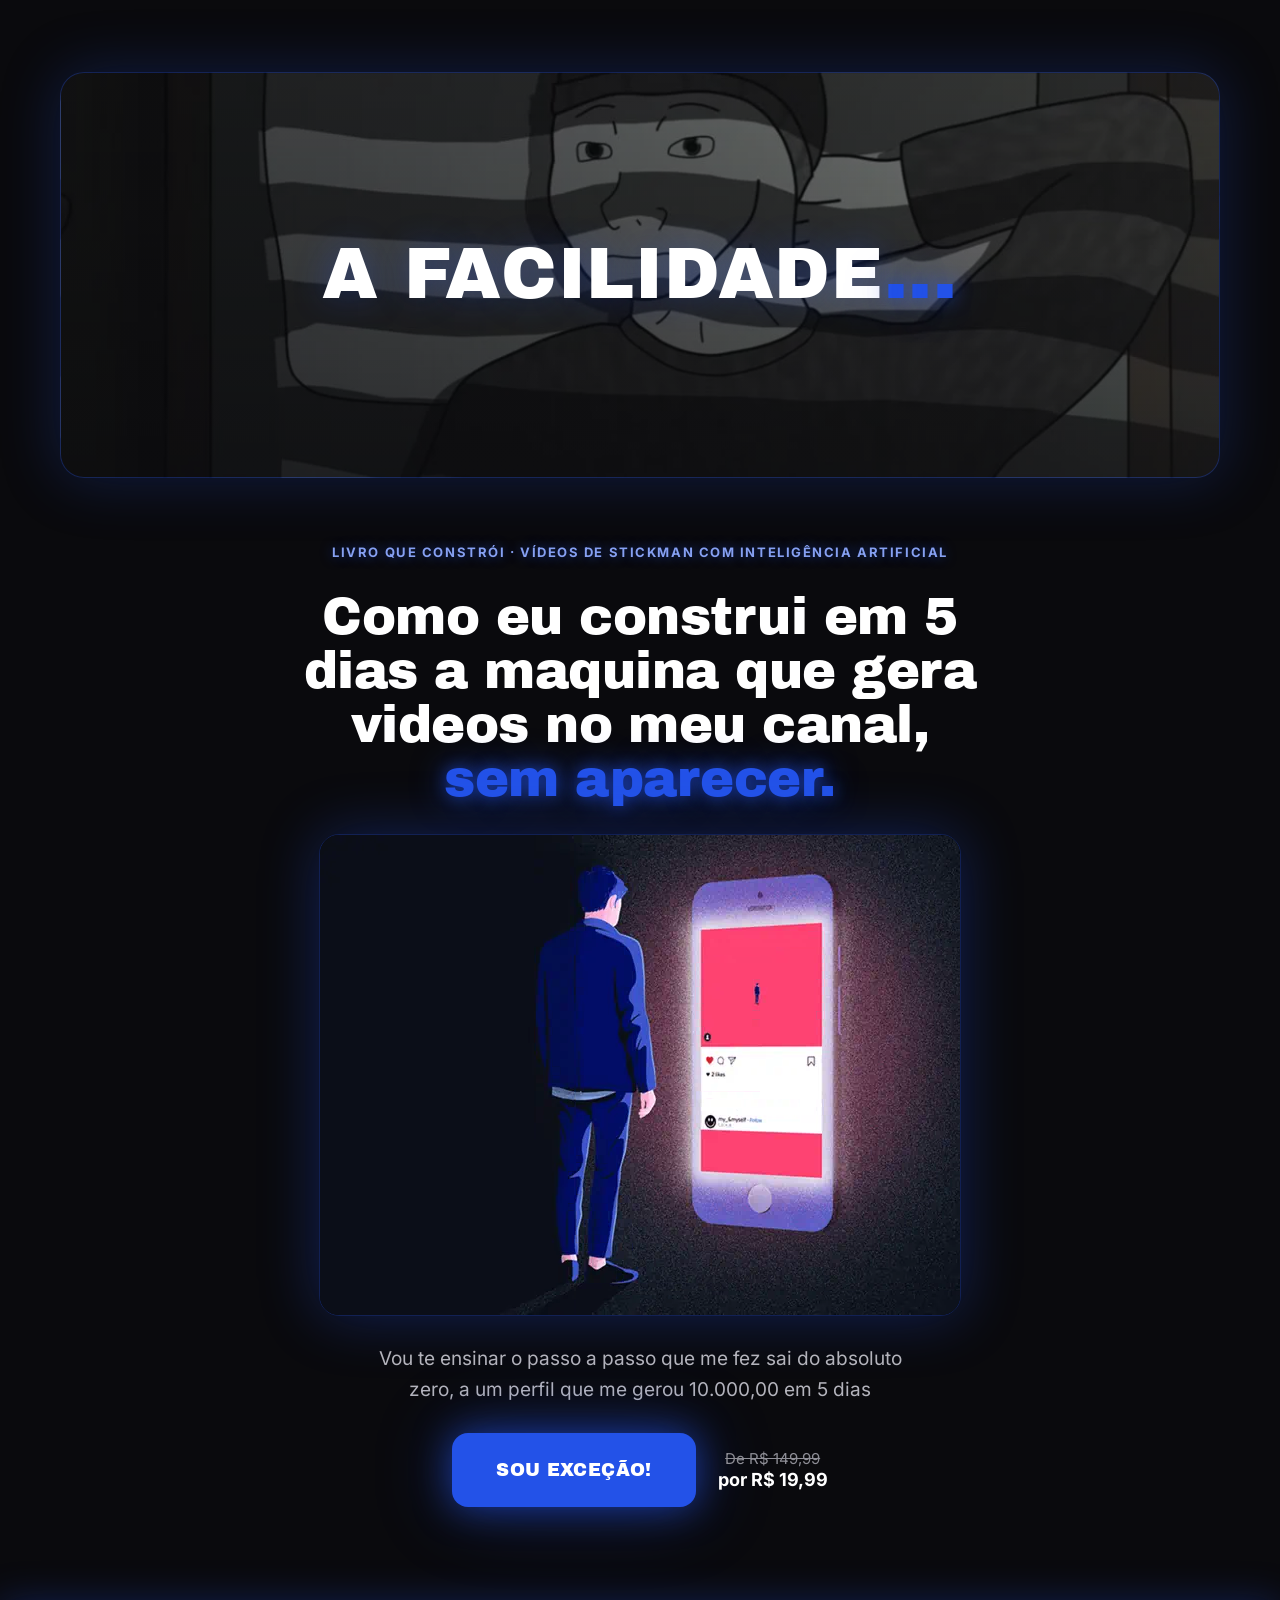
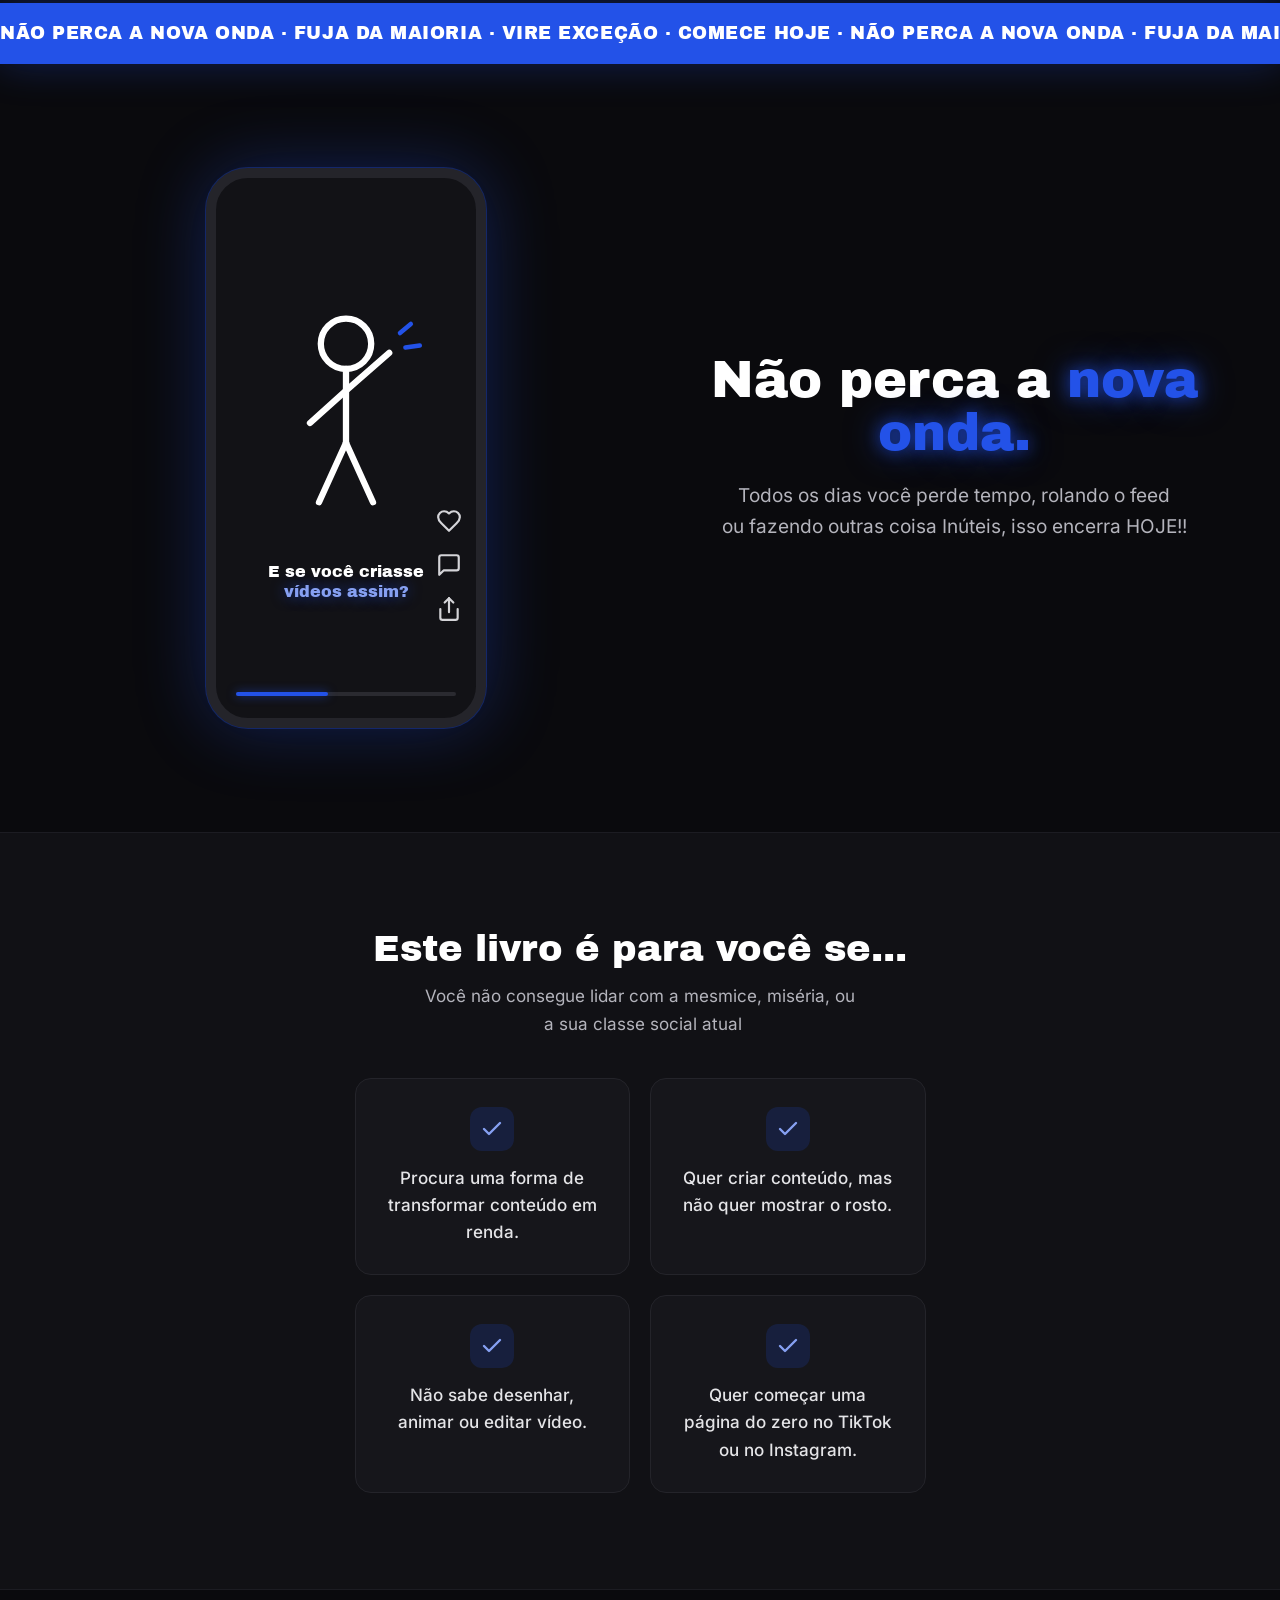
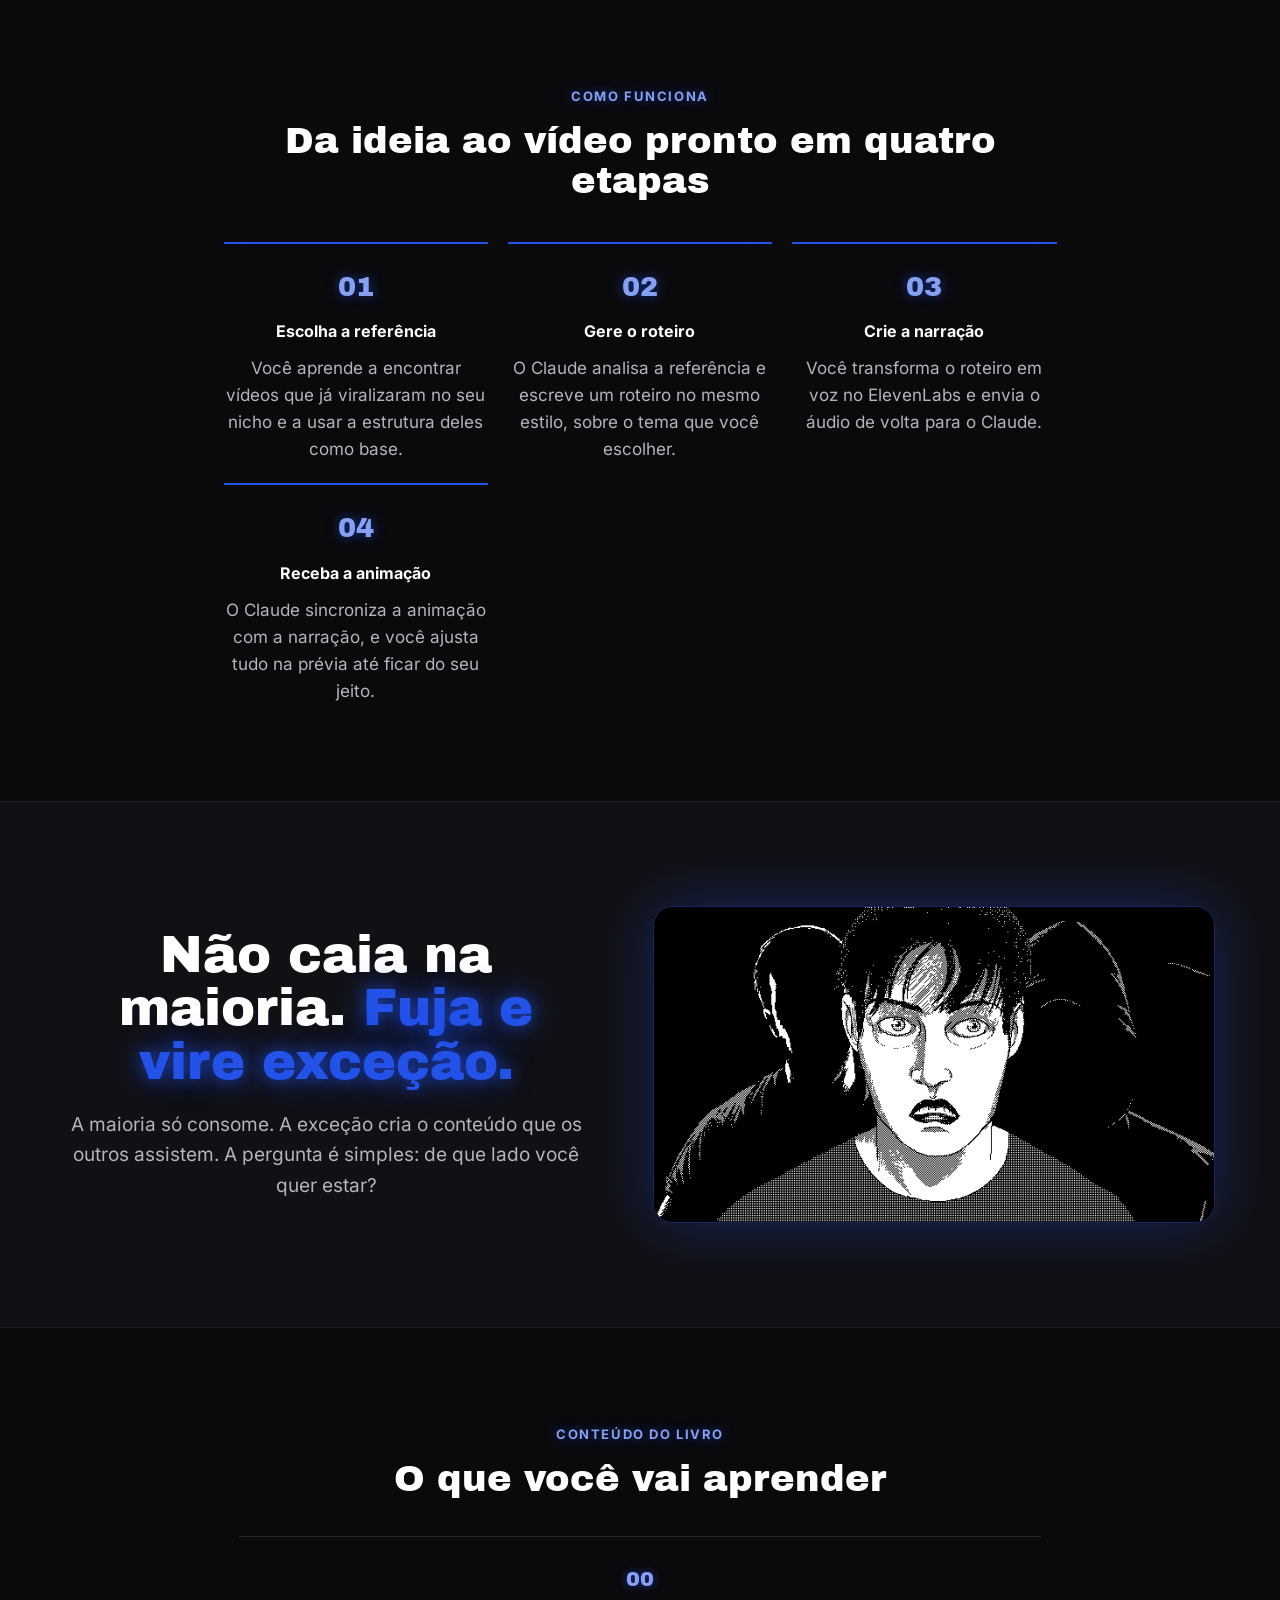
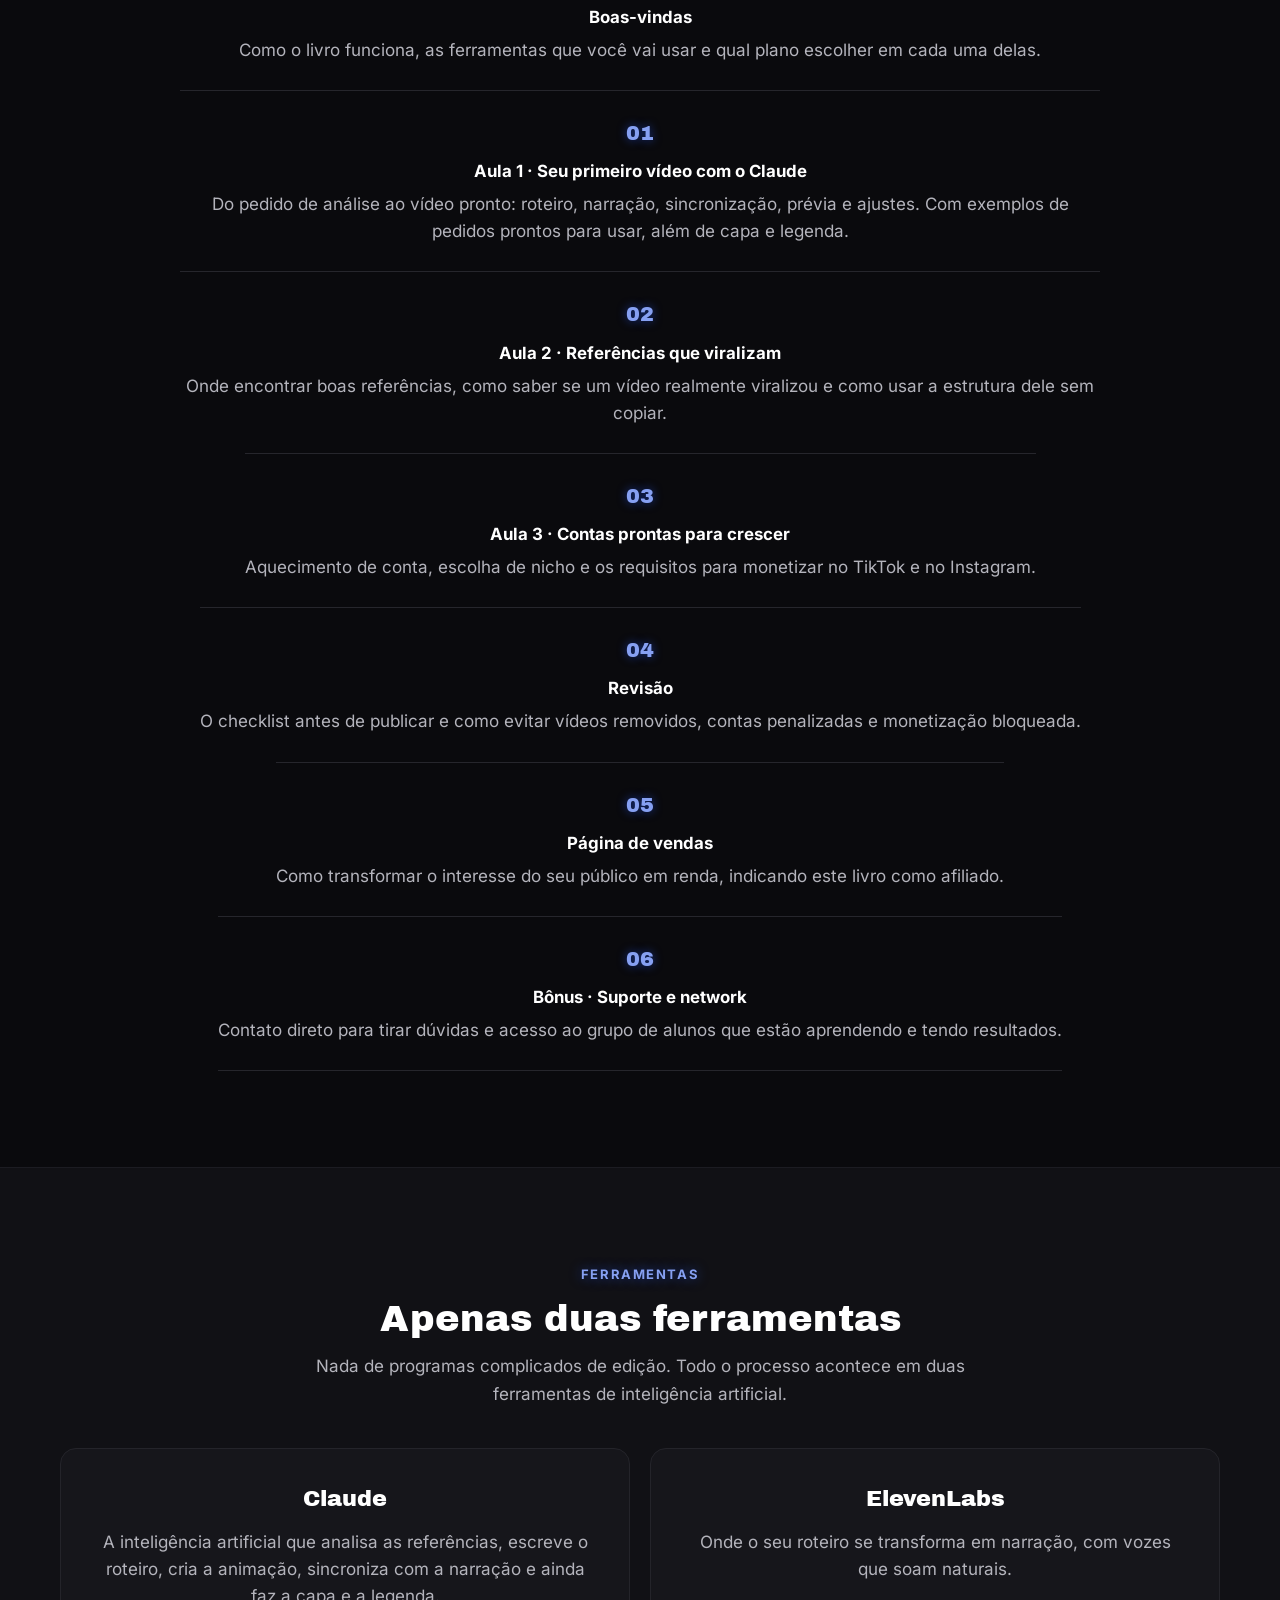
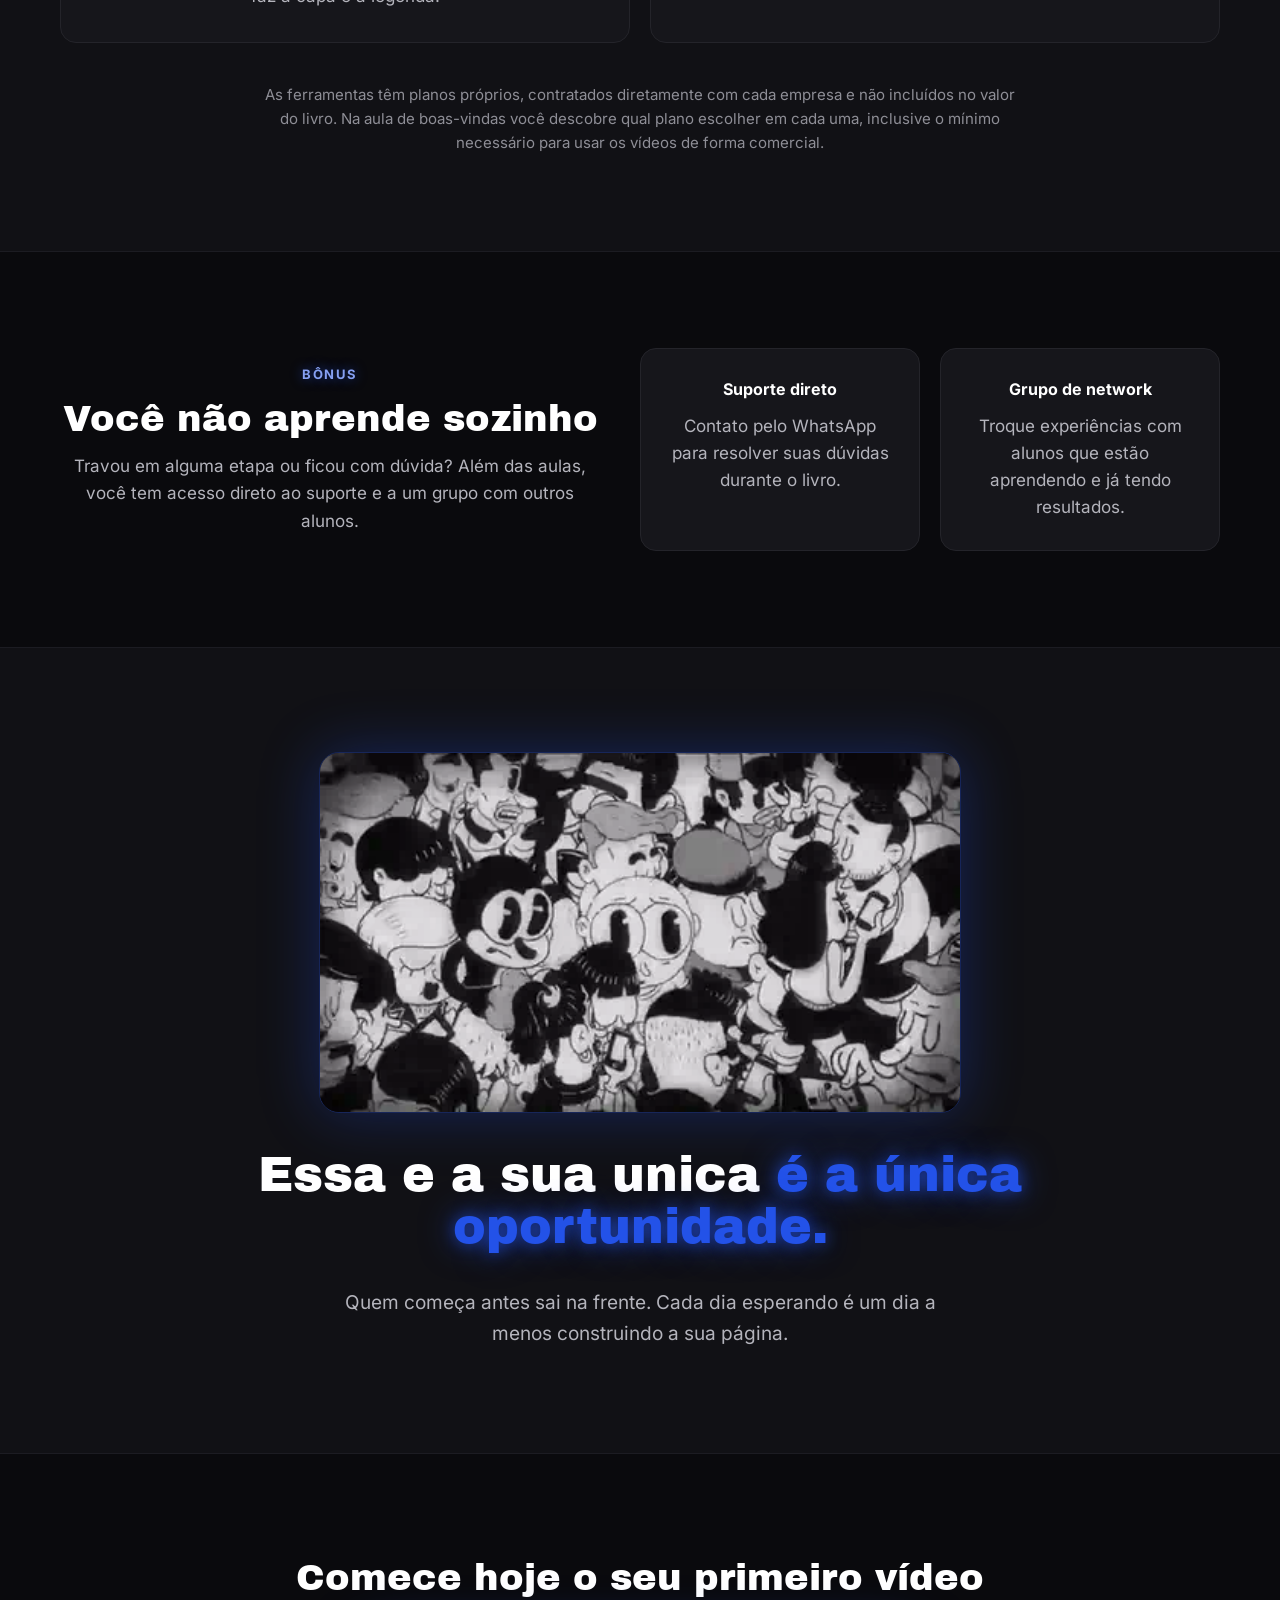
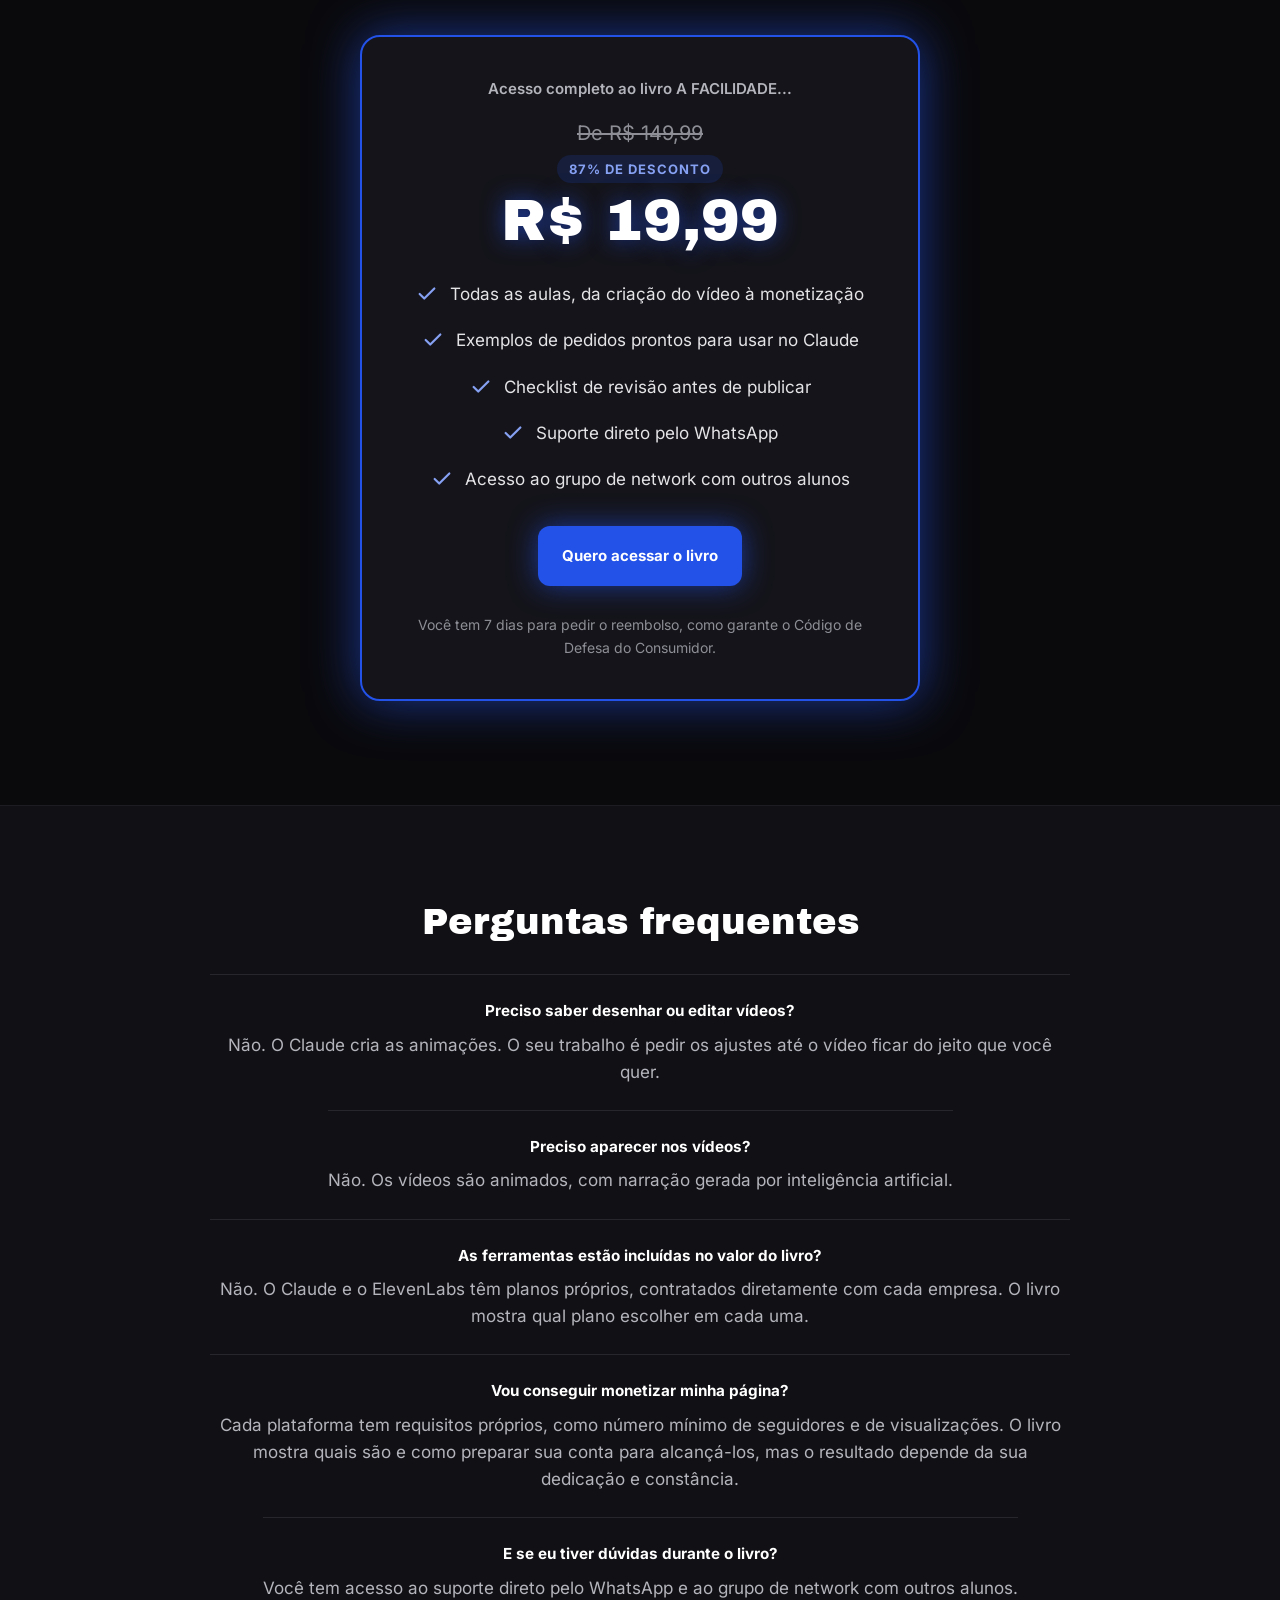
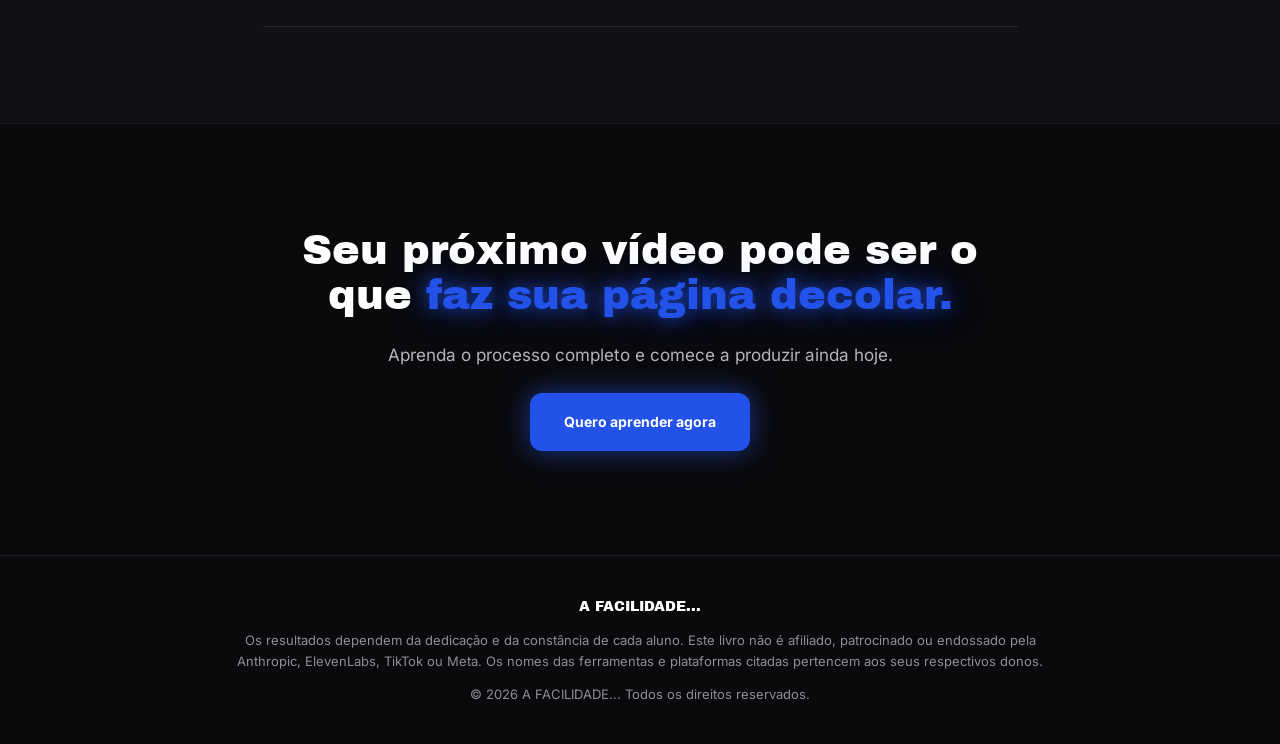
==== commit a7aa5074: "Remove links de pagamento da página original Co-Authored-By: Claude Opus 5.5 <noreply@anthropic.com>" ====
--- a/index.html
+++ b/index.html
@@ -48,7 +48,7 @@
 <img alt="Homem olhando para um celular gigante com uma publicação no Instagram" src="assets/000-gif-celular.webp" style="display: block; width: 100%; max-width: 640px; height: auto; border-radius: 20px; border: 1px solid rgba(35,82,232,0.32); box-shadow: 0 0 60px rgba(35,82,232,0.32)"/>
 <p style="margin: 0; font-size: 19px; color: #B4B4BC; max-width: 555px">Vou te ensinar o passo a passo que me fez sai do absoluto zero, a um perfil que me gerou 10.000,00 em 5 dias</p>
 <div style="display: flex; flex-wrap: wrap; align-items: center; gap: 22px; justify-content: center">
-<a class="btn-pulse" href="https://pay.kiwify.com.br/SizxYnT" style="display: inline-flex; align-items: center; justify-content: center; min-height: 74px; padding: 0 44px; background: #2352E8; color: #FFFFFF; font-family: 'Archivo Black', Inter, sans-serif; font-weight: 400; font-size: 18px; letter-spacing: 0.02em; border-radius: 16px; text-decoration: none; box-shadow: 0 0 36px rgba(35,82,232,0.6), 0 0 80px rgba(35,82,232,0.32)">SOU EXCEÇÃO!</a>
+<a class="btn-pulse" href="#checkout" data-checkout="pendente" style="display: inline-flex; align-items: center; justify-content: center; min-height: 74px; padding: 0 44px; background: #2352E8; color: #FFFFFF; font-family: 'Archivo Black', Inter, sans-serif; font-weight: 400; font-size: 18px; letter-spacing: 0.02em; border-radius: 16px; text-decoration: none; box-shadow: 0 0 36px rgba(35,82,232,0.6), 0 0 80px rgba(35,82,232,0.32)">SOU EXCEÇÃO!</a>
 <div style="display: flex; flex-direction: column; line-height: 1.3; align-items: center">
 <s style="color: #8E8E96; font-size: 15px">De R$ 149,99</s>
 <span style="color: #FFFFFF; font-weight: 700; font-size: 18px">por R$ 19,99</span>
@@ -281,7 +281,7 @@
 <div style="display: flex; gap: 12px; align-items: flex-start; justify-content: center; text-align: left"><span style="color: rgb(134,160,242); flex: 0 0 22px; padding-top: 2px"><svg aria-hidden="true" fill="none" height="22" stroke="currentColor" stroke-linecap="round" stroke-linejoin="round" stroke-width="2.4" viewbox="0 0 24 24" width="22"><path d="M20 6 9 17l-5-5"></path></svg></span><span style="color: #E4E4E7">Suporte direto pelo WhatsApp</span></div>
 <div style="display: flex; gap: 12px; align-items: flex-start; justify-content: center; text-align: left"><span style="color: rgb(134,160,242); flex: 0 0 22px; padding-top: 2px"><svg aria-hidden="true" fill="none" height="22" stroke="currentColor" stroke-linecap="round" stroke-linejoin="round" stroke-width="2.4" viewbox="0 0 24 24" width="22"><path d="M20 6 9 17l-5-5"></path></svg></span><span style="color: #E4E4E7">Acesso ao grupo de network com outros alunos</span></div>
 </div>
-<a class="btn-pulse" href="https://pay.kiwify.com.br/SizxYnT" style="display: flex; align-items: center; justify-content: center; min-height: 60px; padding: 0 24px; background: #2352E8; color: #FFFFFF; font-weight: 700; font-size: 15px; border-radius: 12px; text-decoration: none; box-shadow: 0 0 28px rgba(35,82,232,0.6)">Quero acessar o livro</a>
+<a class="btn-pulse" href="#checkout" data-checkout="pendente" style="display: flex; align-items: center; justify-content: center; min-height: 60px; padding: 0 24px; background: #2352E8; color: #FFFFFF; font-weight: 700; font-size: 15px; border-radius: 12px; text-decoration: none; box-shadow: 0 0 28px rgba(35,82,232,0.6)">Quero acessar o livro</a>
 <p style="margin: 0; text-align: center; font-size: 14px; color: #8E8E96">Você tem 7 dias para pedir o reembolso, como garante o Código de Defesa do Consumidor.</p>
 </div>
 </div>
@@ -317,7 +317,7 @@
 <div class="reveal" style="max-width: 760px; margin: 0 auto; padding: 0 24px; display: flex; flex-direction: column; align-items: center; gap: 24px; text-align: center; margin-left: auto; margin-right: auto">
 <h2 style="margin: 0; font-family: 'Archivo Black', Inter, sans-serif; font-weight: 400; font-size: clamp(30px, 4.2vw, 52px); line-height: 1.08; color: #FFFFFF">Seu próximo vídeo pode ser o que <span class="neon-flicker" style="color: #2352E8; text-shadow: 0 0 18px rgba(35,82,232,0.6), 0 0 42px rgba(35,82,232,0.6)">faz sua página decolar.</span></h2>
 <p style="margin: 0; color: #B4B4BC">Aprenda o processo completo e comece a produzir ainda hoje.</p>
-<a class="btn-pulse" href="https://pay.kiwify.com.br/SizxYnT" style="display: inline-flex; align-items: center; justify-content: center; min-height: 58px; padding: 0 34px; background: #2352E8; color: #FFFFFF; font-weight: 700; font-size: 14px; border-radius: 12px; text-decoration: none; box-shadow: 0 0 26px rgba(35,82,232,0.6)">Quero aprender agora</a>
+<a class="btn-pulse" href="#checkout" data-checkout="pendente" style="display: inline-flex; align-items: center; justify-content: center; min-height: 58px; padding: 0 34px; background: #2352E8; color: #FFFFFF; font-weight: 700; font-size: 14px; border-radius: 12px; text-decoration: none; box-shadow: 0 0 26px rgba(35,82,232,0.6)">Quero aprender agora</a>
 </div>
 </section>
 <footer style="border-top: 1px solid #1C1C22; padding: 40px 0">
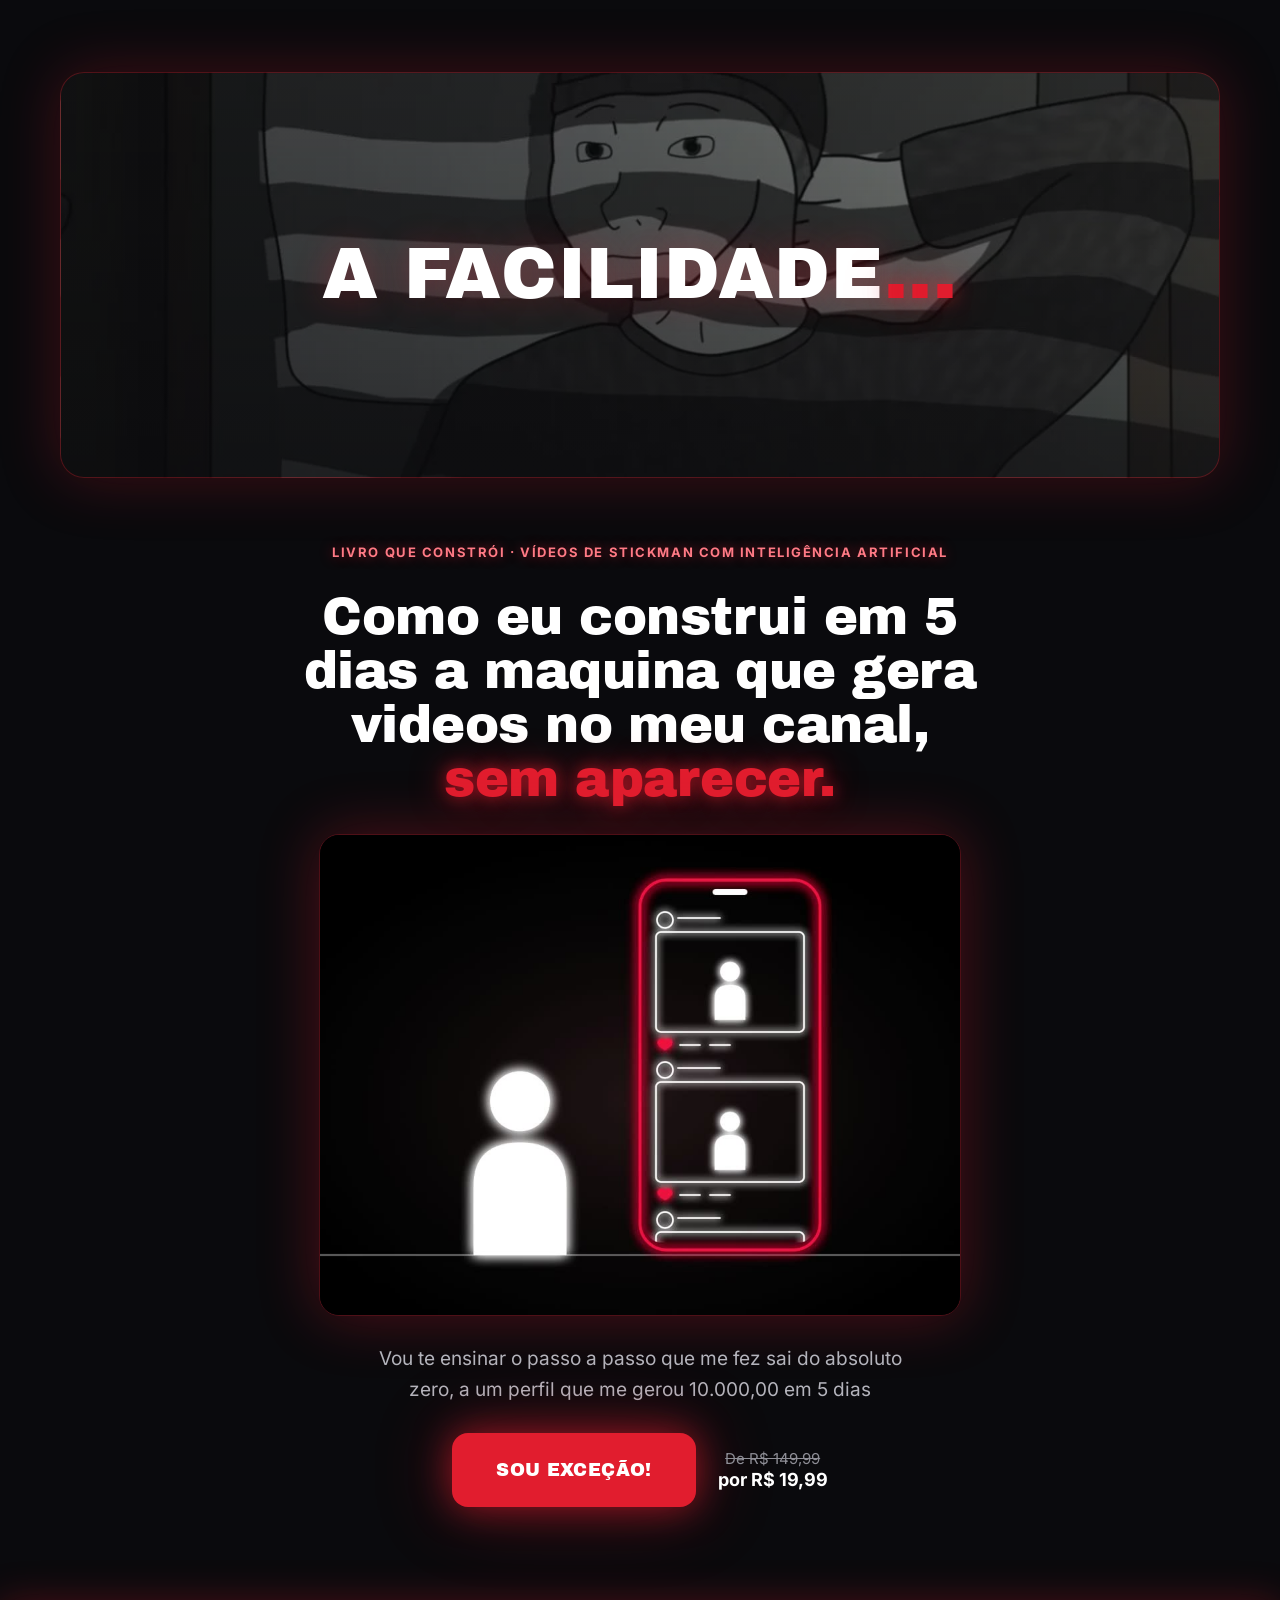
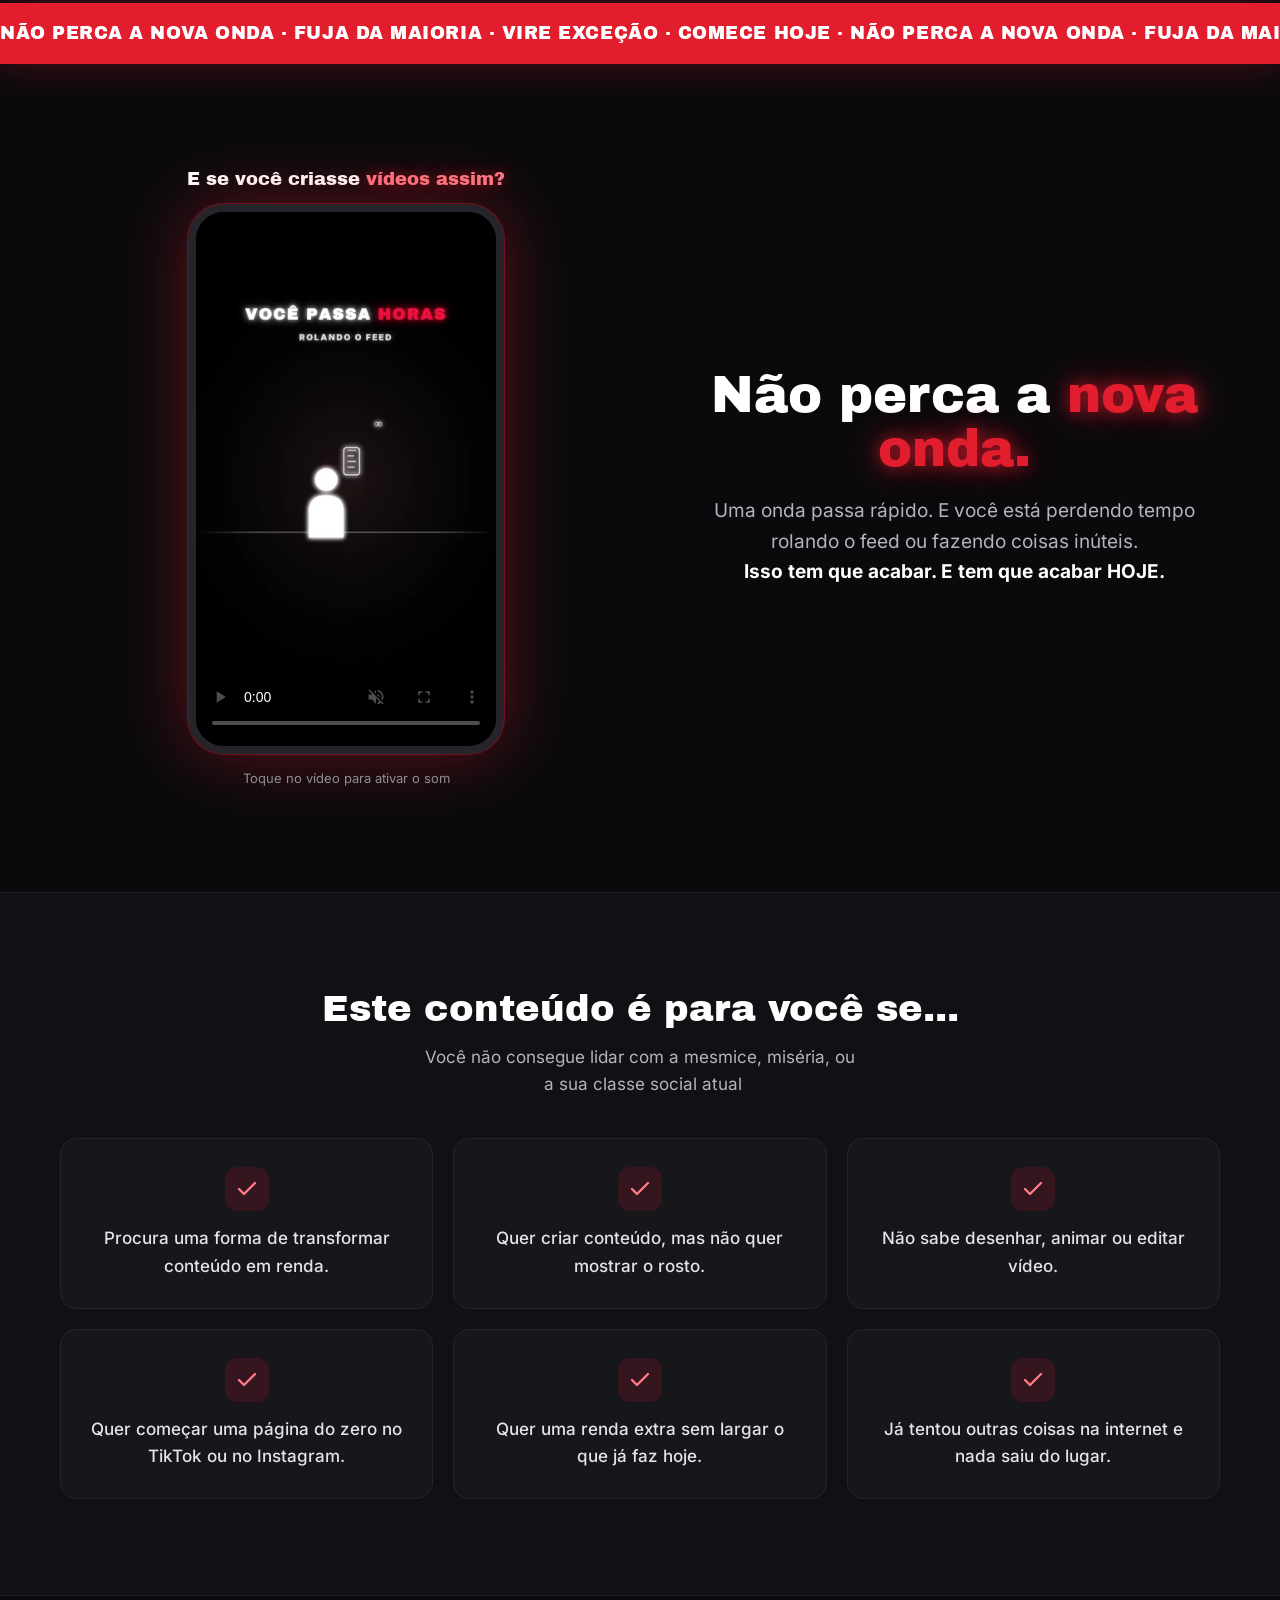
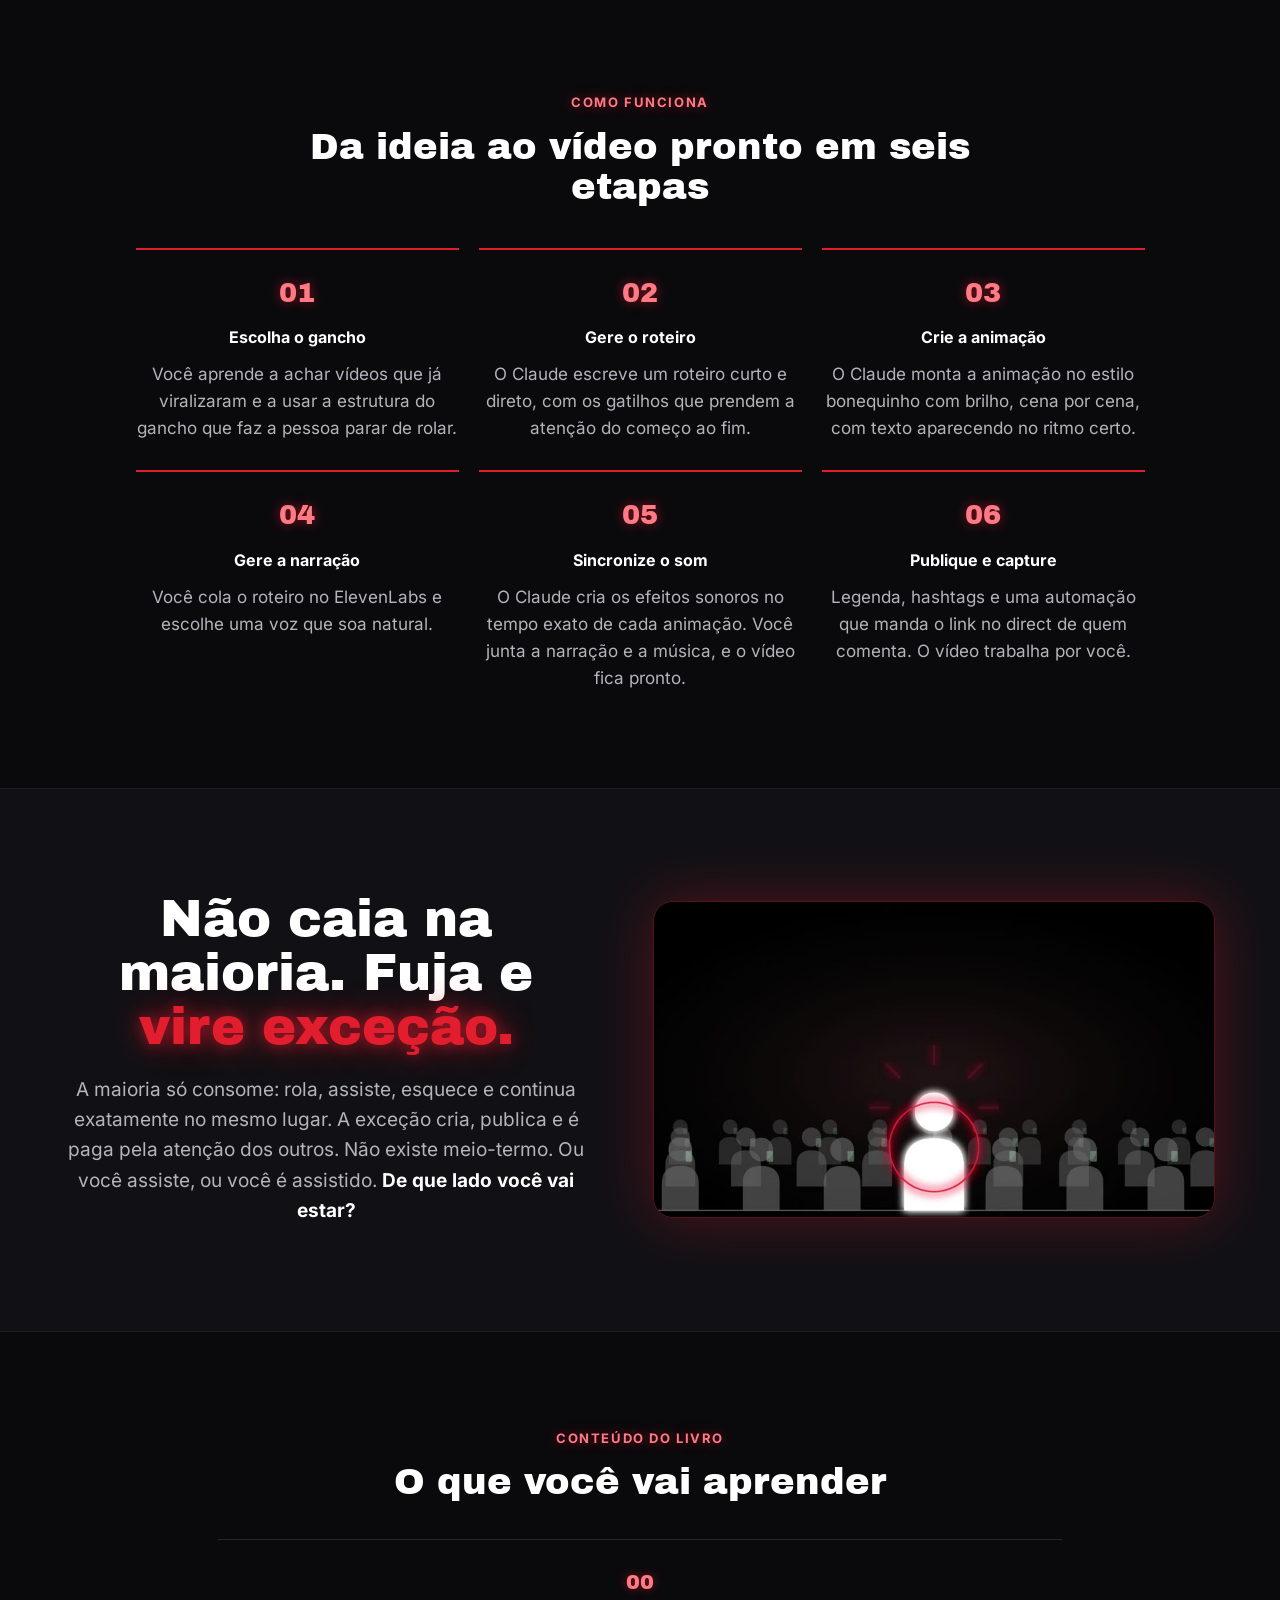
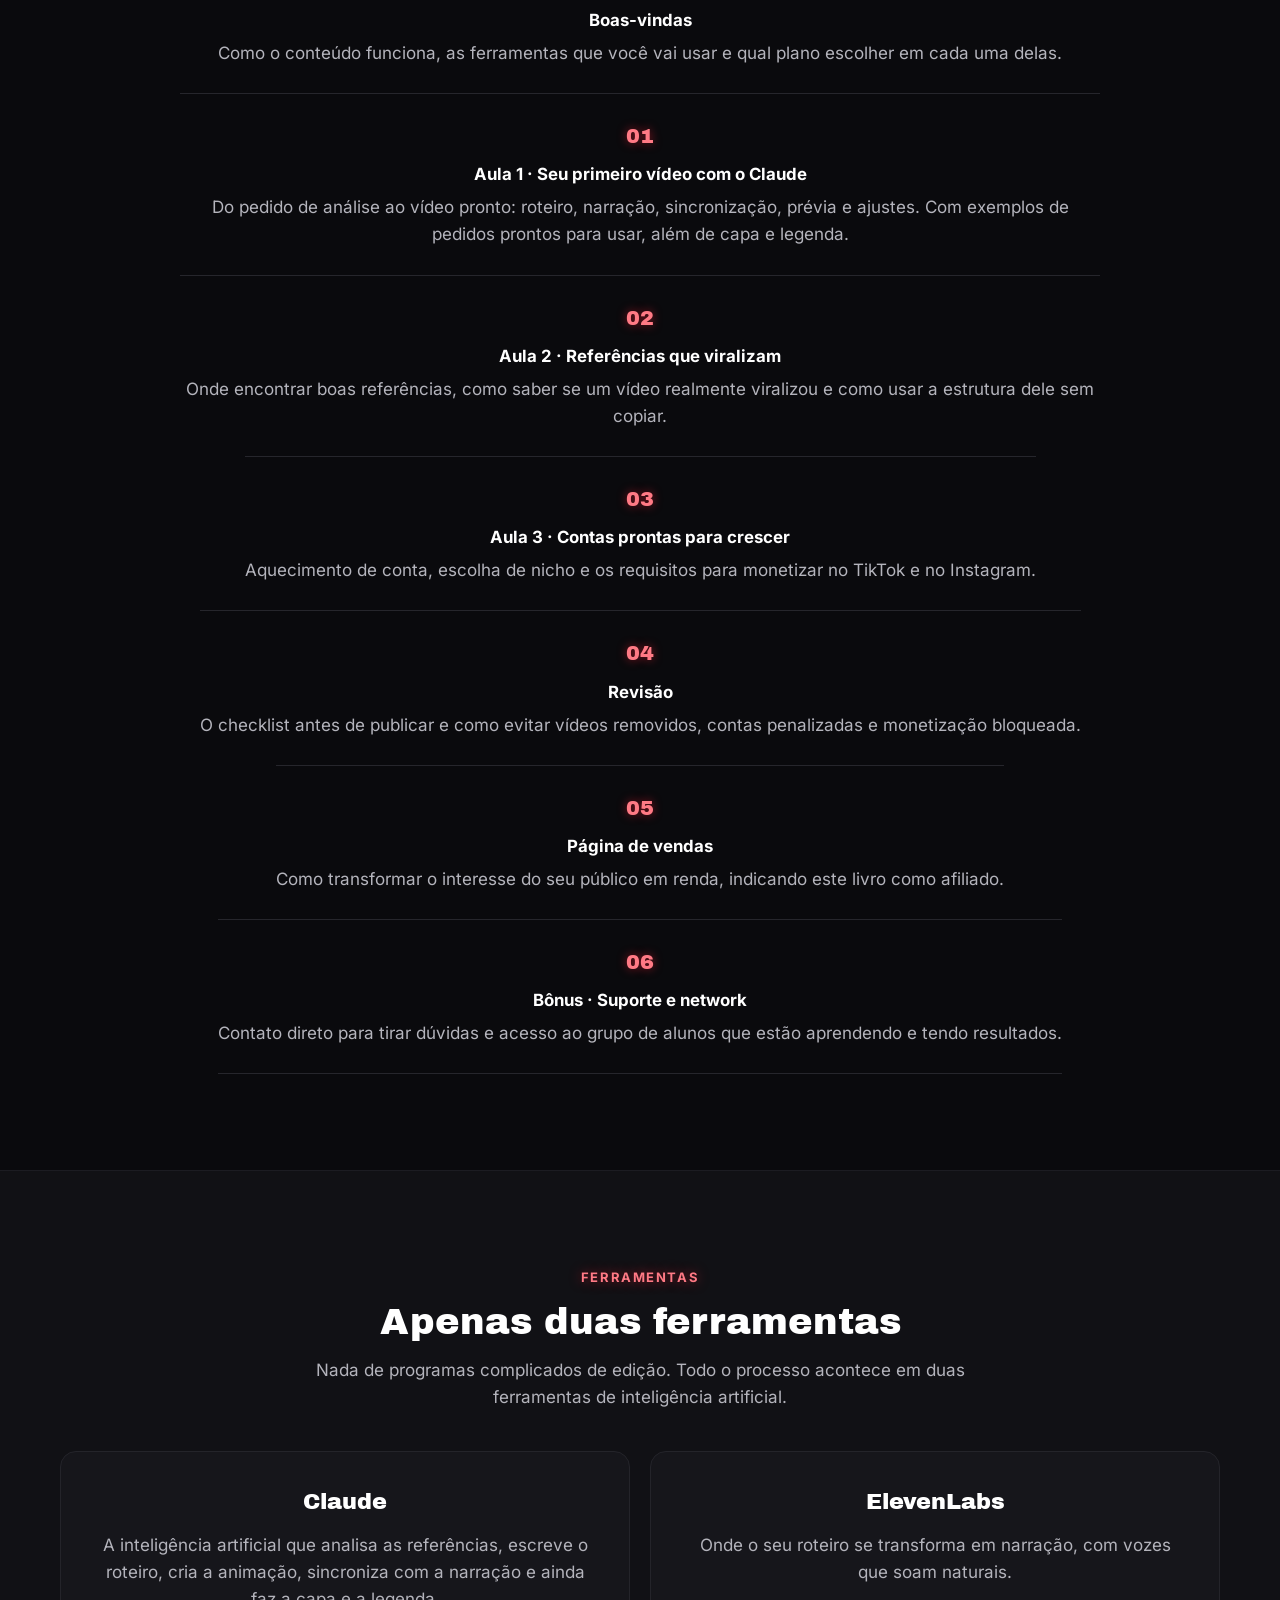
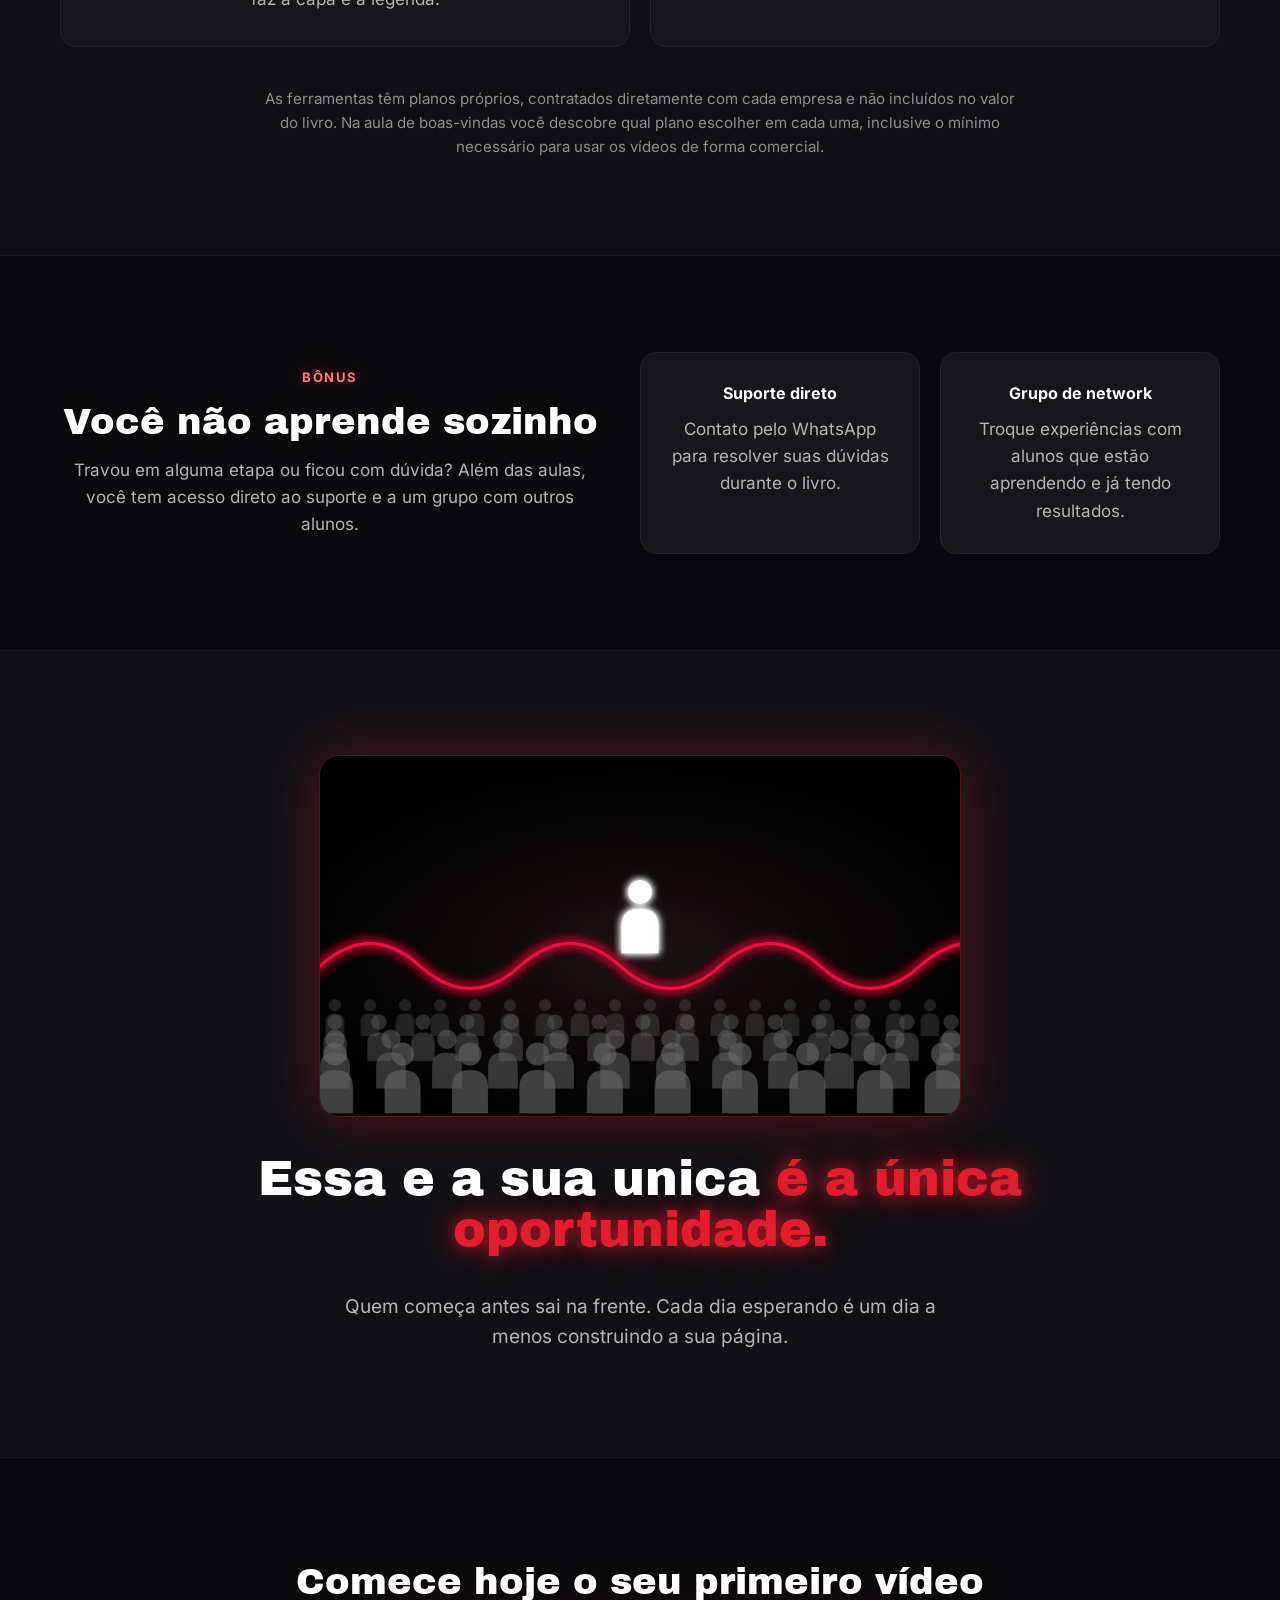
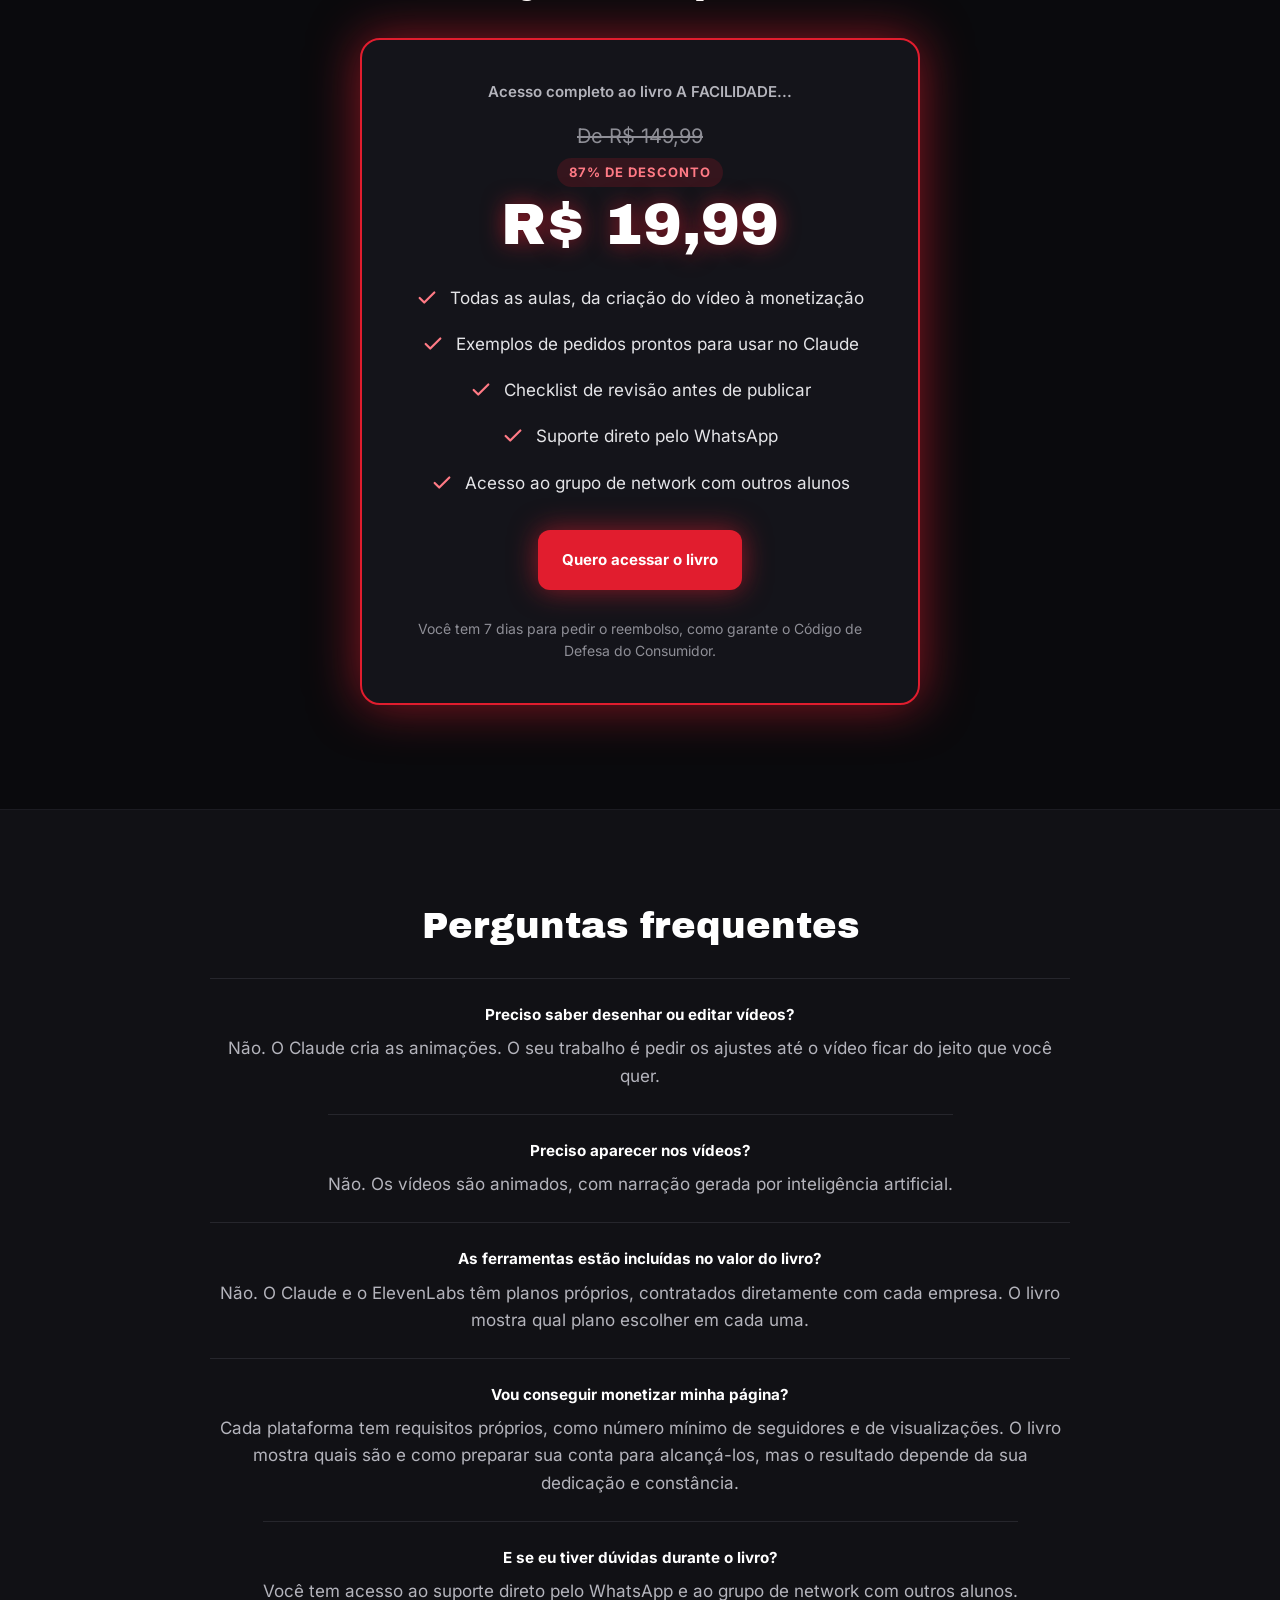
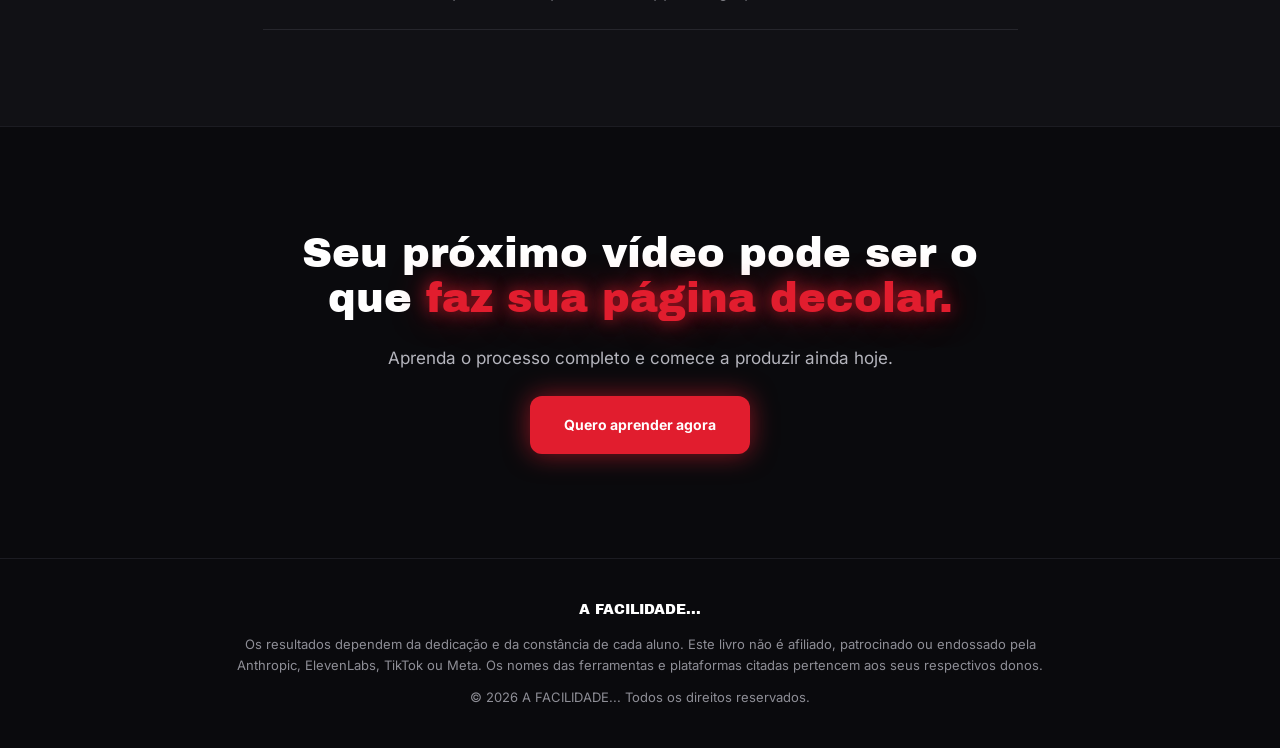
==== commit d2f657f0: "Tema vermelho, mini VSL, loops no estilo bonequinho e novos textos Co-Authored-By: Claude Opus 5.5 <" ====
--- a/index.html
+++ b/index.html
@@ -12,7 +12,7 @@
 html{scroll-behavior:smooth}
 h1,h2,h3,span:has(+ h3),span:has(+ div > h3){zoom:0.8}
 .title-bg{background-image:linear-gradient(rgba(10,10,13,0.45),rgba(10,10,13,0.7)),url(assets/200-fundo-titulo.webp);background-size:cover;background-position:center 35%}
-a{color:#86A0F2}a:hover{color:#B9C8F7}
+a{color:#FF7A85}a:hover{color:#FFB3B9}
 @keyframes pulse{0%,100%{transform:scale(1)}50%{transform:scale(1.045)}}
 .btn-pulse{animation:pulse 2.2s ease-in-out infinite}
 @keyframes shake{0%,100%{transform:rotate(-3deg)}50%{transform:rotate(3deg)}}
@@ -40,15 +40,15 @@
 <body>
 <div style="background: #0A0A0D; color: #F4F4F5; font-family: Inter, system-ui, sans-serif; font-size: 17px; line-height: 1.6; overflow-x: hidden; text-align: center">
 <section style="padding: 72px 0 96px">
-<div class="title-bg" style="max-width: 1160px; width: calc(100% - 48px); box-sizing: border-box; margin: 0 auto 64px; padding: clamp(80px, 13vw, 180px) 24px; border-radius: 24px; border: 1px solid rgba(35,82,232,0.32); box-shadow: 0 0 60px rgba(35,82,232,0.25); display: flex; justify-content: center; align-items: center; text-align: center">
-<p style="margin: 0; font-family: 'Archivo Black', Inter, sans-serif; font-weight: 400; font-size: clamp(24px, 5.6vw, 77px); line-height: 1; letter-spacing: 0.01em; color: #FFFFFF; text-shadow: 0 0 34px rgba(35,82,232,0.32)">A FACILIDADE<span class="spark" style="color: #2352E8; text-shadow: 0 0 18px rgba(35,82,232,0.6), 0 0 42px rgba(35,82,232,0.6)">.</span><span class="spark" style="animation-delay: 0.2s; color: #2352E8; text-shadow: 0 0 18px rgba(35,82,232,0.6), 0 0 42px rgba(35,82,232,0.6)">.</span><span class="spark" style="animation-delay: 0.4s; color: #2352E8; text-shadow: 0 0 18px rgba(35,82,232,0.6), 0 0 42px rgba(35,82,232,0.6)">.</span></p>
+<div class="title-bg" style="max-width: 1160px; width: calc(100% - 48px); box-sizing: border-box; margin: 0 auto 64px; padding: clamp(80px, 13vw, 180px) 24px; border-radius: 24px; border: 1px solid rgba(225,29,46,0.32); box-shadow: 0 0 60px rgba(225,29,46,0.25); display: flex; justify-content: center; align-items: center; text-align: center">
+<p style="margin: 0; font-family: 'Archivo Black', Inter, sans-serif; font-weight: 400; font-size: clamp(24px, 5.6vw, 77px); line-height: 1; letter-spacing: 0.01em; color: #FFFFFF; text-shadow: 0 0 34px rgba(225,29,46,0.32)">A FACILIDADE<span class="spark" style="color: #E11D2E; text-shadow: 0 0 18px rgba(225,29,46,0.6), 0 0 42px rgba(225,29,46,0.6)">.</span><span class="spark" style="animation-delay: 0.2s; color: #E11D2E; text-shadow: 0 0 18px rgba(225,29,46,0.6), 0 0 42px rgba(225,29,46,0.6)">.</span><span class="spark" style="animation-delay: 0.4s; color: #E11D2E; text-shadow: 0 0 18px rgba(225,29,46,0.6), 0 0 42px rgba(225,29,46,0.6)">.</span></p>
 </div><div style="max-width: 900px; margin: 0 auto; padding: 0 24px; display: flex; flex-direction: column; align-items: center; gap: 28px">
-<p style="margin: 0; font-size: 13px; font-weight: 700; letter-spacing: 0.12em; color: rgb(134,160,242); text-shadow: 0 0 12px rgba(35,82,232,0.6)">LIVRO QUE CONSTRÓI · VÍDEOS DE STICKMAN COM INTELIGÊNCIA ARTIFICIAL</p>
-<h1 style="margin: 0; max-width: 860px; font-family: 'Archivo Black', Inter, sans-serif; font-weight: 400; font-size: clamp(34px, 5vw, 64px); line-height: 1.05; letter-spacing: -0.01em; color: #FFFFFF">Como eu construi em 5 dias a maquina que gera videos no meu canal, <span class="neon-flicker" style="color: #2352E8; text-shadow: 0 0 18px rgba(35,82,232,0.6), 0 0 42px rgba(35,82,232,0.6)">sem aparecer.</span></h1>
-<img alt="Homem olhando para um celular gigante com uma publicação no Instagram" src="assets/000-gif-celular.webp" style="display: block; width: 100%; max-width: 640px; height: auto; border-radius: 20px; border: 1px solid rgba(35,82,232,0.32); box-shadow: 0 0 60px rgba(35,82,232,0.32)"/>
+<p style="margin: 0; font-size: 13px; font-weight: 700; letter-spacing: 0.12em; color: rgb(255,122,133); text-shadow: 0 0 12px rgba(225,29,46,0.6)">LIVRO QUE CONSTRÓI · VÍDEOS DE STICKMAN COM INTELIGÊNCIA ARTIFICIAL</p>
+<h1 style="margin: 0; max-width: 860px; font-family: 'Archivo Black', Inter, sans-serif; font-weight: 400; font-size: clamp(34px, 5vw, 64px); line-height: 1.05; letter-spacing: -0.01em; color: #FFFFFF">Como eu construi em 5 dias a maquina que gera videos no meu canal, <span class="neon-flicker" style="color: #E11D2E; text-shadow: 0 0 18px rgba(225,29,46,0.6), 0 0 42px rgba(225,29,46,0.6)">sem aparecer.</span></h1>
+<video aria-label="Bonequinho olhando para um celular gigante com o feed rolando" autoplay muted loop playsinline preload="metadata" poster="assets/loop-celular.jpg" style="display: block; width: 100%; max-width: 640px; height: auto; border-radius: 20px; border: 1px solid rgba(225,29,46,0.32); box-shadow: 0 0 60px rgba(225,29,46,0.32)"><source src="assets/loop-celular.mp4" type="video/mp4"/></video>
 <p style="margin: 0; font-size: 19px; color: #B4B4BC; max-width: 555px">Vou te ensinar o passo a passo que me fez sai do absoluto zero, a um perfil que me gerou 10.000,00 em 5 dias</p>
 <div style="display: flex; flex-wrap: wrap; align-items: center; gap: 22px; justify-content: center">
-<a class="btn-pulse" href="#checkout" data-checkout="pendente" style="display: inline-flex; align-items: center; justify-content: center; min-height: 74px; padding: 0 44px; background: #2352E8; color: #FFFFFF; font-family: 'Archivo Black', Inter, sans-serif; font-weight: 400; font-size: 18px; letter-spacing: 0.02em; border-radius: 16px; text-decoration: none; box-shadow: 0 0 36px rgba(35,82,232,0.6), 0 0 80px rgba(35,82,232,0.32)">SOU EXCEÇÃO!</a>
+<a class="btn-pulse" href="#checkout" data-checkout="pendente" style="display: inline-flex; align-items: center; justify-content: center; min-height: 74px; padding: 0 44px; background: #E11D2E; color: #FFFFFF; font-family: 'Archivo Black', Inter, sans-serif; font-weight: 400; font-size: 18px; letter-spacing: 0.02em; border-radius: 16px; text-decoration: none; box-shadow: 0 0 36px rgba(225,29,46,0.6), 0 0 80px rgba(225,29,46,0.32)">SOU EXCEÇÃO!</a>
 <div style="display: flex; flex-direction: column; line-height: 1.3; align-items: center">
 <s style="color: #8E8E96; font-size: 15px">De R$ 149,99</s>
 <span style="color: #FFFFFF; font-weight: 700; font-size: 18px">por R$ 19,99</span>
@@ -56,7 +56,7 @@
 </div>
 </div>
 </section>
-<section aria-label="Frases do livro" style="background: #2352E8; color: #FFFFFF; padding: 16px 0; overflow: hidden; box-shadow: 0 0 40px rgba(35,82,232,0.32)">
+<section aria-label="Frases do livro" style="background: #E11D2E; color: #FFFFFF; padding: 16px 0; overflow: hidden; box-shadow: 0 0 40px rgba(225,29,46,0.32)">
 <div class="marquee">
 <span style="white-space: nowrap; padding-right: 48px; font-family: 'Archivo Black', Inter, sans-serif; font-size: 18px; letter-spacing: 0.03em">NÃO PERCA A NOVA ONDA   ·   FUJA DA MAIORIA   ·   VIRE EXCEÇÃO   ·   COMECE HOJE   ·   NÃO PERCA A NOVA ONDA   ·   FUJA DA MAIORIA   ·   VIRE EXCEÇÃO   ·   COMECE HOJE   ·</span>
 <span aria-hidden="true" style="white-space: nowrap; padding-right: 48px; font-family: 'Archivo Black', Inter, sans-serif; font-size: 18px; letter-spacing: 0.03em">NÃO PERCA A NOVA ONDA   ·   FUJA DA MAIORIA   ·   VIRE EXCEÇÃO   ·   COMECE HOJE   ·   NÃO PERCA A NOVA ONDA   ·   FUJA DA MAIORIA   ·   VIRE EXCEÇÃO   ·   COMECE HOJE   ·</span>
@@ -65,55 +65,43 @@
 <section style="padding: 104px 0">
 <div class="reveal" style="max-width: 1160px; margin: 0 auto; padding: 0 24px; display: flex; flex-wrap: wrap; align-items: center; gap: 56px">
 <div style="flex: 1 1 440px; min-width: 0; display: flex; justify-content: center">
-<div class="bob" style="width: 280px; height: 560px; box-sizing: border-box; border: 10px solid #24242A; border-radius: 42px; background: #121216; position: relative; overflow: hidden; display: flex; flex-direction: column; align-items: center; justify-content: center; gap: 28px; padding: 24px; box-shadow: 0 0 70px rgba(35,82,232,0.32), 0 0 0 1px rgba(35,82,232,0.32)">
-<svg aria-label="Boneco Stickman acenando" fill="none" height="240" role="img" stroke="#FFFFFF" stroke-linecap="round" stroke-linejoin="round" stroke-width="7" viewbox="0 0 200 260" width="180">
-<circle cx="100" cy="52" r="28"></circle>
-<path d="M100 80 L100 162"></path>
-<path d="M100 104 L60 140"></path>
-<path class="wave" d="M100 104 L148 62"></path>
-<path d="M100 162 L70 228"></path>
-<path d="M100 162 L130 228"></path>
-<path class="spark" d="M160 40 L172 30" stroke="#2352E8" stroke-width="5"></path>
-<path class="spark" d="M166 56 L182 54" stroke="#2352E8" stroke-width="5"></path>
-</svg>
-<p style="margin: 0; text-align: center; font-family: 'Archivo Black', Inter, sans-serif; font-size: 16px; line-height: 1.25; color: #FFFFFF">E se você criasse <span style="color: rgb(134,160,242); text-shadow: 0 0 14px rgba(35,82,232,0.6)">vídeos assim?</span></p>
-<div aria-hidden="true" style="position: absolute; right: 14px; bottom: 96px; display: flex; flex-direction: column; gap: 18px; color: #D4D4D8; align-items: center">
-<svg fill="none" height="26" stroke="currentColor" stroke-linecap="round" stroke-linejoin="round" stroke-width="2" viewbox="0 0 24 24" width="26"><path d="M19 14c1.49-1.46 3-3.21 3-5.5A5.5 5.5 0 0 0 16.5 3c-1.76 0-3 .5-4.5 2-1.5-1.5-2.74-2-4.5-2A5.5 5.5 0 0 0 2 8.5c0 2.3 1.5 4.05 3 5.5l7 7Z"></path></svg>
-<svg fill="none" height="26" stroke="currentColor" stroke-linecap="round" stroke-linejoin="round" stroke-width="2" viewbox="0 0 24 24" width="26"><path d="M21 15a2 2 0 0 1-2 2H7l-4 4V5a2 2 0 0 1 2-2h14a2 2 0 0 1 2 2z"></path></svg>
-<svg fill="none" height="26" stroke="currentColor" stroke-linecap="round" stroke-linejoin="round" stroke-width="2" viewbox="0 0 24 24" width="26"><path d="M4 12v8a2 2 0 0 0 2 2h12a2 2 0 0 0 2-2v-8"></path><path d="M16 6l-4-4-4 4"></path><path d="M12 2v13"></path></svg>
-</div>
-<div style="position: absolute; left: 20px; right: 20px; bottom: 22px; height: 4px; border-radius: 4px; background: #2A2A30">
-<div class="progress" style="width: 42%; height: 4px; border-radius: 4px; background: #2352E8; box-shadow: 0 0 10px rgba(35,82,232,0.6)"></div>
-</div>
-</div>
+<div style="display: flex; flex-direction: column; align-items: center; gap: 14px"><p style="margin: 0; font-family: 'Archivo Black', Inter, sans-serif; font-size: 18px; line-height: 1.25; color: #FFFFFF">E se você criasse <span style="color: rgb(255,122,133); text-shadow: 0 0 14px rgba(225,29,46,0.6)">vídeos assim?</span></p><video controls autoplay muted loop playsinline preload="metadata" poster="assets/vsl-poster.jpg" style="display: block; width: 300px; max-width: 80vw; aspect-ratio: 9 / 16; height: auto; background: #000; border: 8px solid #24242A; border-radius: 36px; box-shadow: 0 0 70px rgba(225,29,46,0.4), 0 0 0 1px rgba(225,29,46,0.4)"><source src="assets/vsl.mp4" type="video/mp4"/></video><p style="margin: 0; font-size: 13px; color: #8E8E96">Toque no vídeo para ativar o som</p></div>
 </div>
 <div style="flex: 1 1 400px; min-width: 0; display: flex; flex-direction: column; gap: 20px; align-items: center">
-<h2 style="margin: 0; font-family: 'Archivo Black', Inter, sans-serif; font-weight: 400; font-size: clamp(38px, 5vw, 66px); line-height: 1.05; color: #FFFFFF">Não perca a <span class="neon-flicker" style="color: #2352E8; text-shadow: 0 0 18px rgba(35,82,232,0.6), 0 0 42px rgba(35,82,232,0.6)">nova onda.</span></h2>
-<p style="margin: 0; font-size: 19px; color: #B4B4BC">Todos os dias você perde tempo, rolando o feed<br/>ou fazendo outras coisa Inúteis, isso encerra HOJE!!<br/></p>
+<h2 style="margin: 0; font-family: 'Archivo Black', Inter, sans-serif; font-weight: 400; font-size: clamp(38px, 5vw, 66px); line-height: 1.05; color: #FFFFFF">Não perca a <span class="neon-flicker" style="color: #E11D2E; text-shadow: 0 0 18px rgba(225,29,46,0.6), 0 0 42px rgba(225,29,46,0.6)">nova onda.</span></h2>
+<p style="margin: 0; font-size: 19px; color: #B4B4BC">Uma onda passa rápido. E você está perdendo tempo rolando o feed ou fazendo coisas inúteis.<br/><strong style="color:#FFFFFF">Isso tem que acabar. E tem que acabar HOJE.</strong></p>
 </div>
 </div>
 </section>
 <section style="padding: 96px 0; background: #111115; border-top: 1px solid #1C1C22; border-bottom: 1px solid #1C1C22">
 <div class="reveal" style="max-width: 1160px; margin: 0 auto; padding: 0 24px; display: flex; flex-direction: column; gap: 40px; align-items: center">
 <div style="display: flex; flex-direction: column; gap: 14px; max-width: 720px; align-items: center; margin-left: auto; margin-right: auto">
-<h2 style="margin: 0; font-family: 'Archivo Black', Inter, sans-serif; font-weight: 400; font-size: clamp(30px, 3.8vw, 46px); line-height: 1.1; color: #FFFFFF">Este livro é para você se...</h2>
+<h2 style="margin: 0; font-family: 'Archivo Black', Inter, sans-serif; font-weight: 400; font-size: clamp(30px, 3.8vw, 46px); line-height: 1.1; color: #FFFFFF">Este conteúdo é para você se...</h2>
 <p style="margin: 0; color: #B4B4BC">Você não consegue lidar com a mesmice, miséria, ou<br/> a sua classe social atual</p>
 </div>
-<div style="display: grid; grid-template-columns: repeat(auto-fit, minmax(250px, 1fr)); gap: 20px">
-<div style="background: #16161B; border: 1px solid #24242A; border-radius: 16px; padding: 28px; display: flex; flex-direction: column; gap: 14px; align-items: center">
-<span style="display: inline-flex; width: 44px; height: 44px; align-items: center; justify-content: center; border-radius: 12px; background: rgba(35,82,232,0.16); color: rgb(134,160,242)"><svg aria-hidden="true" fill="none" height="24" stroke="currentColor" stroke-linecap="round" stroke-linejoin="round" stroke-width="2.4" viewbox="0 0 24 24" width="24"><path d="M20 6 9 17l-5-5"></path></svg></span>
+<div style="display: grid; width: 100%; grid-template-columns: repeat(auto-fit, minmax(300px, 1fr)); gap: 20px">
+<div style="background: #16161B; border: 1px solid #24242A; border-radius: 16px; padding: 28px; display: flex; flex-direction: column; gap: 14px; align-items: center">
+<span style="display: inline-flex; width: 44px; height: 44px; align-items: center; justify-content: center; border-radius: 12px; background: rgba(225,29,46,0.16); color: rgb(255,122,133)"><svg aria-hidden="true" fill="none" height="24" stroke="currentColor" stroke-linecap="round" stroke-linejoin="round" stroke-width="2.4" viewbox="0 0 24 24" width="24"><path d="M20 6 9 17l-5-5"></path></svg></span>
 <p style="margin: 0; color: #E4E4E7; font-weight: 500">Procura uma forma de transformar conteúdo em renda.</p>
 </div><div style="background: #16161B; border: 1px solid #24242A; border-radius: 16px; padding: 28px; display: flex; flex-direction: column; gap: 14px; align-items: center">
-<span style="display: inline-flex; width: 44px; height: 44px; align-items: center; justify-content: center; border-radius: 12px; background: rgba(35,82,232,0.16); color: rgb(134,160,242)"><svg aria-hidden="true" fill="none" height="24" stroke="currentColor" stroke-linecap="round" stroke-linejoin="round" stroke-width="2.4" viewbox="0 0 24 24" width="24"><path d="M20 6 9 17l-5-5"></path></svg></span>
+<span style="display: inline-flex; width: 44px; height: 44px; align-items: center; justify-content: center; border-radius: 12px; background: rgba(225,29,46,0.16); color: rgb(255,122,133)"><svg aria-hidden="true" fill="none" height="24" stroke="currentColor" stroke-linecap="round" stroke-linejoin="round" stroke-width="2.4" viewbox="0 0 24 24" width="24"><path d="M20 6 9 17l-5-5"></path></svg></span>
 <p style="margin: 0; color: #E4E4E7; font-weight: 500">Quer criar conteúdo, mas não quer mostrar o rosto.</p>
 </div>
 <div style="background: #16161B; border: 1px solid #24242A; border-radius: 16px; padding: 28px; display: flex; flex-direction: column; gap: 14px; align-items: center">
-<span style="display: inline-flex; width: 44px; height: 44px; align-items: center; justify-content: center; border-radius: 12px; background: rgba(35,82,232,0.16); color: rgb(134,160,242)"><svg aria-hidden="true" fill="none" height="24" stroke="currentColor" stroke-linecap="round" stroke-linejoin="round" stroke-width="2.4" viewbox="0 0 24 24" width="24"><path d="M20 6 9 17l-5-5"></path></svg></span>
+<span style="display: inline-flex; width: 44px; height: 44px; align-items: center; justify-content: center; border-radius: 12px; background: rgba(225,29,46,0.16); color: rgb(255,122,133)"><svg aria-hidden="true" fill="none" height="24" stroke="currentColor" stroke-linecap="round" stroke-linejoin="round" stroke-width="2.4" viewbox="0 0 24 24" width="24"><path d="M20 6 9 17l-5-5"></path></svg></span>
 <p style="margin: 0; color: #E4E4E7; font-weight: 500">Não sabe desenhar, animar ou editar vídeo.</p>
 </div>
 <div style="background: #16161B; border: 1px solid #24242A; border-radius: 16px; padding: 28px; display: flex; flex-direction: column; gap: 14px; align-items: center">
-<span style="display: inline-flex; width: 44px; height: 44px; align-items: center; justify-content: center; border-radius: 12px; background: rgba(35,82,232,0.16); color: rgb(134,160,242)"><svg aria-hidden="true" fill="none" height="24" stroke="currentColor" stroke-linecap="round" stroke-linejoin="round" stroke-width="2.4" viewbox="0 0 24 24" width="24"><path d="M20 6 9 17l-5-5"></path></svg></span>
+<span style="display: inline-flex; width: 44px; height: 44px; align-items: center; justify-content: center; border-radius: 12px; background: rgba(225,29,46,0.16); color: rgb(255,122,133)"><svg aria-hidden="true" fill="none" height="24" stroke="currentColor" stroke-linecap="round" stroke-linejoin="round" stroke-width="2.4" viewbox="0 0 24 24" width="24"><path d="M20 6 9 17l-5-5"></path></svg></span>
 <p style="margin: 0; color: #E4E4E7; font-weight: 500">Quer começar uma página do zero no TikTok ou no Instagram.</p>
+</div>
+<div style="background: #16161B; border: 1px solid #24242A; border-radius: 16px; padding: 28px; display: flex; flex-direction: column; gap: 14px; align-items: center">
+<span style="display: inline-flex; width: 44px; height: 44px; align-items: center; justify-content: center; border-radius: 12px; background: rgba(225,29,46,0.16); color: rgb(255,122,133)"><svg aria-hidden="true" fill="none" height="24" stroke="currentColor" stroke-linecap="round" stroke-linejoin="round" stroke-width="2.4" viewbox="0 0 24 24" width="24"><path d="M20 6 9 17l-5-5"></path></svg></span>
+<p style="margin: 0; color: #E4E4E7; font-weight: 500">Quer uma renda extra sem largar o que já faz hoje.</p>
+</div>
+<div style="background: #16161B; border: 1px solid #24242A; border-radius: 16px; padding: 28px; display: flex; flex-direction: column; gap: 14px; align-items: center">
+<span style="display: inline-flex; width: 44px; height: 44px; align-items: center; justify-content: center; border-radius: 12px; background: rgba(225,29,46,0.16); color: rgb(255,122,133)"><svg aria-hidden="true" fill="none" height="24" stroke="currentColor" stroke-linecap="round" stroke-linejoin="round" stroke-width="2.4" viewbox="0 0 24 24" width="24"><path d="M20 6 9 17l-5-5"></path></svg></span>
+<p style="margin: 0; color: #E4E4E7; font-weight: 500">Já tentou outras coisas na internet e nada saiu do lugar.</p>
 </div>
 </div>
 </div>
@@ -121,29 +109,39 @@
 <section style="padding: 96px 0">
 <div class="reveal" style="max-width: 1160px; margin: 0 auto; padding: 0 24px; display: flex; flex-direction: column; gap: 40px; align-items: center">
 <div style="display: flex; flex-direction: column; gap: 14px; max-width: 720px; align-items: center; margin-left: auto; margin-right: auto">
-<p style="margin: 0; font-size: 13px; font-weight: 700; letter-spacing: 0.12em; color: rgb(134,160,242); text-shadow: 0 0 12px rgba(35,82,232,0.6)">COMO FUNCIONA</p>
-<h2 style="margin: 0; font-family: 'Archivo Black', Inter, sans-serif; font-weight: 400; font-size: clamp(30px, 3.8vw, 46px); line-height: 1.1; color: #FFFFFF">Da ideia ao vídeo pronto em quatro etapas</h2>
-</div>
-<div style="display: grid; grid-template-columns: repeat(auto-fit, minmax(240px, 1fr)); gap: 20px">
-<div style="border-top: 2px solid #2352E8; padding-top: 22px; display: flex; flex-direction: column; gap: 10px; align-items: center">
-<span style="font-family: 'Archivo Black', Inter, sans-serif; font-size: 34px; color: rgb(134,160,242); text-shadow: 0 0 14px rgba(35,82,232,0.6)">01</span>
-<h3 style="margin: 0; font-size: 20px; color: #FFFFFF">Escolha a referência</h3>
-<p style="margin: 0; color: #B4B4BC">Você aprende a encontrar vídeos que já viralizaram no seu nicho e a usar a estrutura deles como base.</p>
-</div>
-<div style="border-top: 2px solid #2352E8; padding-top: 22px; display: flex; flex-direction: column; gap: 10px; align-items: center">
-<span style="font-family: 'Archivo Black', Inter, sans-serif; font-size: 34px; color: rgb(134,160,242); text-shadow: 0 0 14px rgba(35,82,232,0.6)">02</span>
+<p style="margin: 0; font-size: 13px; font-weight: 700; letter-spacing: 0.12em; color: rgb(255,122,133); text-shadow: 0 0 12px rgba(225,29,46,0.6)">COMO FUNCIONA</p>
+<h2 style="margin: 0; font-family: 'Archivo Black', Inter, sans-serif; font-weight: 400; font-size: clamp(30px, 3.8vw, 46px); line-height: 1.1; color: #FFFFFF">Da ideia ao vídeo pronto em seis etapas</h2>
+</div>
+<div style="display: grid; grid-template-columns: repeat(auto-fit, minmax(300px, 1fr)); gap: 28px 20px">
+<div style="border-top: 2px solid #E11D2E; padding-top: 22px; display: flex; flex-direction: column; gap: 10px; align-items: center">
+<span style="font-family: 'Archivo Black', Inter, sans-serif; font-size: 34px; color: rgb(255,122,133); text-shadow: 0 0 14px rgba(225,29,46,0.6)">01</span>
+<h3 style="margin: 0; font-size: 20px; color: #FFFFFF">Escolha o gancho</h3>
+<p style="margin: 0; color: #B4B4BC">Você aprende a achar vídeos que já viralizaram e a usar a estrutura do gancho que faz a pessoa parar de rolar.</p>
+</div>
+<div style="border-top: 2px solid #E11D2E; padding-top: 22px; display: flex; flex-direction: column; gap: 10px; align-items: center">
+<span style="font-family: 'Archivo Black', Inter, sans-serif; font-size: 34px; color: rgb(255,122,133); text-shadow: 0 0 14px rgba(225,29,46,0.6)">02</span>
 <h3 style="margin: 0; font-size: 20px; color: #FFFFFF">Gere o roteiro</h3>
-<p style="margin: 0; color: #B4B4BC">O Claude analisa a referência e escreve um roteiro no mesmo estilo, sobre o tema que você escolher.</p>
-</div>
-<div style="border-top: 2px solid #2352E8; padding-top: 22px; display: flex; flex-direction: column; gap: 10px; align-items: center">
-<span style="font-family: 'Archivo Black', Inter, sans-serif; font-size: 34px; color: rgb(134,160,242); text-shadow: 0 0 14px rgba(35,82,232,0.6)">03</span>
-<h3 style="margin: 0; font-size: 20px; color: #FFFFFF">Crie a narração</h3>
-<p style="margin: 0; color: #B4B4BC">Você transforma o roteiro em voz no ElevenLabs e envia o áudio de volta para o Claude.</p>
-</div>
-<div style="border-top: 2px solid #2352E8; padding-top: 22px; display: flex; flex-direction: column; gap: 10px; align-items: center">
-<span style="font-family: 'Archivo Black', Inter, sans-serif; font-size: 34px; color: rgb(134,160,242); text-shadow: 0 0 14px rgba(35,82,232,0.6)">04</span>
-<h3 style="margin: 0; font-size: 20px; color: #FFFFFF">Receba a animação</h3>
-<p style="margin: 0; color: #B4B4BC">O Claude sincroniza a animação com a narração, e você ajusta tudo na prévia até ficar do seu jeito.</p>
+<p style="margin: 0; color: #B4B4BC">O Claude escreve um roteiro curto e direto, com os gatilhos que prendem a atenção do começo ao fim.</p>
+</div>
+<div style="border-top: 2px solid #E11D2E; padding-top: 22px; display: flex; flex-direction: column; gap: 10px; align-items: center">
+<span style="font-family: 'Archivo Black', Inter, sans-serif; font-size: 34px; color: rgb(255,122,133); text-shadow: 0 0 14px rgba(225,29,46,0.6)">03</span>
+<h3 style="margin: 0; font-size: 20px; color: #FFFFFF">Crie a animação</h3>
+<p style="margin: 0; color: #B4B4BC">O Claude monta a animação no estilo bonequinho com brilho, cena por cena, com texto aparecendo no ritmo certo.</p>
+</div>
+<div style="border-top: 2px solid #E11D2E; padding-top: 22px; display: flex; flex-direction: column; gap: 10px; align-items: center">
+<span style="font-family: 'Archivo Black', Inter, sans-serif; font-size: 34px; color: rgb(255,122,133); text-shadow: 0 0 14px rgba(225,29,46,0.6)">04</span>
+<h3 style="margin: 0; font-size: 20px; color: #FFFFFF">Gere a narração</h3>
+<p style="margin: 0; color: #B4B4BC">Você cola o roteiro no ElevenLabs e escolhe uma voz que soa natural.</p>
+</div>
+<div style="border-top: 2px solid #E11D2E; padding-top: 22px; display: flex; flex-direction: column; gap: 10px; align-items: center">
+<span style="font-family: 'Archivo Black', Inter, sans-serif; font-size: 34px; color: rgb(255,122,133); text-shadow: 0 0 14px rgba(225,29,46,0.6)">05</span>
+<h3 style="margin: 0; font-size: 20px; color: #FFFFFF">Sincronize o som</h3>
+<p style="margin: 0; color: #B4B4BC">O Claude cria os efeitos sonoros no tempo exato de cada animação. Você junta a narração e a música, e o vídeo fica pronto.</p>
+</div>
+<div style="border-top: 2px solid #E11D2E; padding-top: 22px; display: flex; flex-direction: column; gap: 10px; align-items: center">
+<span style="font-family: 'Archivo Black', Inter, sans-serif; font-size: 34px; color: rgb(255,122,133); text-shadow: 0 0 14px rgba(225,29,46,0.6)">06</span>
+<h3 style="margin: 0; font-size: 20px; color: #FFFFFF">Publique e capture</h3>
+<p style="margin: 0; color: #B4B4BC">Legenda, hashtags e uma automação que manda o link no direct de quem comenta. O vídeo trabalha por você.</p>
 </div>
 </div>
 </div>
@@ -151,65 +149,65 @@
 <section style="padding: 104px 0; background: #111115; border-top: 1px solid #1C1C22; border-bottom: 1px solid #1C1C22">
 <div class="reveal" style="max-width: 1160px; margin: 0 auto; padding: 0 24px; display: flex; flex-wrap: wrap-reverse; align-items: center; gap: 56px">
 <div style="flex: 1 1 400px; min-width: 0; display: flex; flex-direction: column; gap: 20px; align-items: center">
-<h2 style="margin: 0; font-family: 'Archivo Black', Inter, sans-serif; font-weight: 400; font-size: clamp(38px, 5vw, 66px); line-height: 1.05; color: #FFFFFF">Não caia na maioria. <span class="neon-flicker" style="color: #2352E8; text-shadow: 0 0 18px rgba(35,82,232,0.6), 0 0 42px rgba(35,82,232,0.6)">Fuja e vire exceção.</span></h2>
-<p style="margin: 0; font-size: 19px; color: #B4B4BC">A maioria só consome. A exceção cria o conteúdo que os outros assistem. A pergunta é simples: de que lado você quer estar?</p>
+<h2 style="margin: 0; font-family: 'Archivo Black', Inter, sans-serif; font-weight: 400; font-size: clamp(38px, 5vw, 66px); line-height: 1.05; color: #FFFFFF">Não caia na maioria. Fuja e <span class="neon-flicker" style="color: #E11D2E; text-shadow: 0 0 18px rgba(225,29,46,0.6), 0 0 42px rgba(225,29,46,0.6)">vire exceção.</span></h2>
+<p style="margin: 0; font-size: 19px; color: #B4B4BC">A maioria só consome: rola, assiste, esquece e continua exatamente no mesmo lugar. A exceção cria, publica e é paga pela atenção dos outros. Não existe meio-termo. Ou você assiste, ou você é assistido. <strong style="color:#FFFFFF">De que lado você vai estar?</strong></p>
 </div>
 <div style="flex: 1 1 440px; min-width: 0; display: flex; justify-content: center">
-<img alt="Rapaz assustado com sombras de pessoas atrás dele" loading="lazy" src="assets/000-gif-medo.gif" style="display: block; width: 100%; max-width: 560px; height: auto; border-radius: 20px; border: 1px solid rgba(35,82,232,0.32); box-shadow: 0 0 60px rgba(35,82,232,0.32)"/>
+<video aria-label="Bonequinho brilhando no meio de uma multidão apagada" autoplay muted loop playsinline preload="metadata" poster="assets/loop-excecao.jpg" style="display: block; width: 100%; max-width: 560px; height: auto; border-radius: 20px; border: 1px solid rgba(225,29,46,0.32); box-shadow: 0 0 60px rgba(225,29,46,0.32)"><source src="assets/loop-excecao.mp4" type="video/mp4"/></video>
 </div>
 </div>
 </section>
 <section style="padding: 96px 0">
 <div class="reveal" style="max-width: 920px; margin: 0 auto; padding: 0 24px; display: flex; flex-direction: column; gap: 36px; align-items: center">
 <div style="display: flex; flex-direction: column; gap: 14px; align-items: center">
-<p style="margin: 0; font-size: 13px; font-weight: 700; letter-spacing: 0.12em; color: rgb(134,160,242); text-shadow: 0 0 12px rgba(35,82,232,0.6)">CONTEÚDO DO LIVRO</p>
+<p style="margin: 0; font-size: 13px; font-weight: 700; letter-spacing: 0.12em; color: rgb(255,122,133); text-shadow: 0 0 12px rgba(225,29,46,0.6)">CONTEÚDO DO LIVRO</p>
 <h2 style="margin: 0; font-family: 'Archivo Black', Inter, sans-serif; font-weight: 400; font-size: clamp(30px, 3.8vw, 46px); line-height: 1.1; color: #FFFFFF">O que você vai aprender</h2>
 </div>
 <div style="display: flex; flex-direction: column; align-items: center">
 <div style="display: flex; flex-direction: column; align-items: center; gap: 8px; padding: 26px 0; border-top: 1px solid #26262C">
-<span style="flex: none; font-family: 'Archivo Black', Inter, sans-serif; font-size: 26px; color: rgb(134,160,242); text-shadow: 0 0 12px rgba(35,82,232,0.6)">00</span>
+<span style="flex: none; font-family: 'Archivo Black', Inter, sans-serif; font-size: 26px; color: rgb(255,122,133); text-shadow: 0 0 12px rgba(225,29,46,0.6)">00</span>
 <div style="display: flex; flex-direction: column; gap: 6px; min-width: 0; align-items: center">
 <h3 style="margin: 0; font-size: 21px; color: #FFFFFF">Boas-vindas</h3>
-<p style="margin: 0; color: #B4B4BC">Como o livro funciona, as ferramentas que você vai usar e qual plano escolher em cada uma delas.</p>
-</div>
-</div>
-<div style="display: flex; flex-direction: column; align-items: center; gap: 8px; padding: 26px 0; border-top: 1px solid #26262C">
-<span style="flex: none; font-family: 'Archivo Black', Inter, sans-serif; font-size: 26px; color: rgb(134,160,242); text-shadow: 0 0 12px rgba(35,82,232,0.6)">01</span>
+<p style="margin: 0; color: #B4B4BC">Como o conteúdo funciona, as ferramentas que você vai usar e qual plano escolher em cada uma delas.</p>
+</div>
+</div>
+<div style="display: flex; flex-direction: column; align-items: center; gap: 8px; padding: 26px 0; border-top: 1px solid #26262C">
+<span style="flex: none; font-family: 'Archivo Black', Inter, sans-serif; font-size: 26px; color: rgb(255,122,133); text-shadow: 0 0 12px rgba(225,29,46,0.6)">01</span>
 <div style="display: flex; flex-direction: column; gap: 6px; min-width: 0; align-items: center">
 <h3 style="margin: 0; font-size: 21px; color: #FFFFFF">Aula 1 · Seu primeiro vídeo com o Claude</h3>
 <p style="margin: 0; color: #B4B4BC">Do pedido de análise ao vídeo pronto: roteiro, narração, sincronização, prévia e ajustes. Com exemplos de pedidos prontos para usar, além de capa e legenda.</p>
 </div>
 </div>
 <div style="display: flex; flex-direction: column; align-items: center; gap: 8px; padding: 26px 0; border-top: 1px solid #26262C">
-<span style="flex: none; font-family: 'Archivo Black', Inter, sans-serif; font-size: 26px; color: rgb(134,160,242); text-shadow: 0 0 12px rgba(35,82,232,0.6)">02</span>
+<span style="flex: none; font-family: 'Archivo Black', Inter, sans-serif; font-size: 26px; color: rgb(255,122,133); text-shadow: 0 0 12px rgba(225,29,46,0.6)">02</span>
 <div style="display: flex; flex-direction: column; gap: 6px; min-width: 0; align-items: center">
 <h3 style="margin: 0; font-size: 21px; color: #FFFFFF">Aula 2 · Referências que viralizam</h3>
 <p style="margin: 0; color: #B4B4BC">Onde encontrar boas referências, como saber se um vídeo realmente viralizou e como usar a estrutura dele sem copiar.</p>
 </div>
 </div>
 <div style="display: flex; flex-direction: column; align-items: center; gap: 8px; padding: 26px 0; border-top: 1px solid #26262C">
-<span style="flex: none; font-family: 'Archivo Black', Inter, sans-serif; font-size: 26px; color: rgb(134,160,242); text-shadow: 0 0 12px rgba(35,82,232,0.6)">03</span>
+<span style="flex: none; font-family: 'Archivo Black', Inter, sans-serif; font-size: 26px; color: rgb(255,122,133); text-shadow: 0 0 12px rgba(225,29,46,0.6)">03</span>
 <div style="display: flex; flex-direction: column; gap: 6px; min-width: 0; align-items: center">
 <h3 style="margin: 0; font-size: 21px; color: #FFFFFF">Aula 3 · Contas prontas para crescer</h3>
 <p style="margin: 0; color: #B4B4BC">Aquecimento de conta, escolha de nicho e os requisitos para monetizar no TikTok e no Instagram.</p>
 </div>
 </div>
 <div style="display: flex; flex-direction: column; align-items: center; gap: 8px; padding: 26px 0; border-top: 1px solid #26262C">
-<span style="flex: none; font-family: 'Archivo Black', Inter, sans-serif; font-size: 26px; color: rgb(134,160,242); text-shadow: 0 0 12px rgba(35,82,232,0.6)">04</span>
+<span style="flex: none; font-family: 'Archivo Black', Inter, sans-serif; font-size: 26px; color: rgb(255,122,133); text-shadow: 0 0 12px rgba(225,29,46,0.6)">04</span>
 <div style="display: flex; flex-direction: column; gap: 6px; min-width: 0; align-items: center">
 <h3 style="margin: 0; font-size: 21px; color: #FFFFFF">Revisão</h3>
 <p style="margin: 0; color: #B4B4BC">O checklist antes de publicar e como evitar vídeos removidos, contas penalizadas e monetização bloqueada.</p>
 </div>
 </div>
 <div style="display: flex; flex-direction: column; align-items: center; gap: 8px; padding: 26px 0; border-top: 1px solid #26262C">
-<span style="flex: none; font-family: 'Archivo Black', Inter, sans-serif; font-size: 26px; color: rgb(134,160,242); text-shadow: 0 0 12px rgba(35,82,232,0.6)">05</span>
+<span style="flex: none; font-family: 'Archivo Black', Inter, sans-serif; font-size: 26px; color: rgb(255,122,133); text-shadow: 0 0 12px rgba(225,29,46,0.6)">05</span>
 <div style="display: flex; flex-direction: column; gap: 6px; min-width: 0; align-items: center">
 <h3 style="margin: 0; font-size: 21px; color: #FFFFFF">Página de vendas</h3>
 <p style="margin: 0; color: #B4B4BC">Como transformar o interesse do seu público em renda, indicando este livro como afiliado.</p>
 </div>
 </div>
 <div style="display: flex; flex-direction: column; align-items: center; gap: 8px; padding: 26px 0; border-top: 1px solid #26262C; border-bottom: 1px solid #26262C">
-<span style="flex: none; font-family: 'Archivo Black', Inter, sans-serif; font-size: 26px; color: rgb(134,160,242); text-shadow: 0 0 12px rgba(35,82,232,0.6)">06</span>
+<span style="flex: none; font-family: 'Archivo Black', Inter, sans-serif; font-size: 26px; color: rgb(255,122,133); text-shadow: 0 0 12px rgba(225,29,46,0.6)">06</span>
 <div style="display: flex; flex-direction: column; gap: 6px; min-width: 0; align-items: center">
 <h3 style="margin: 0; font-size: 21px; color: #FFFFFF">Bônus · Suporte e network</h3>
 <p style="margin: 0; color: #B4B4BC">Contato direto para tirar dúvidas e acesso ao grupo de alunos que estão aprendendo e tendo resultados.</p>
@@ -221,11 +219,11 @@
 <section style="padding: 96px 0; background: #111115; border-top: 1px solid #1C1C22; border-bottom: 1px solid #1C1C22">
 <div class="reveal" style="max-width: 1160px; margin: 0 auto; padding: 0 24px; display: flex; flex-direction: column; gap: 40px; align-items: center">
 <div style="display: flex; flex-direction: column; gap: 14px; max-width: 720px; align-items: center; margin-left: auto; margin-right: auto">
-<p style="margin: 0; font-size: 13px; font-weight: 700; letter-spacing: 0.12em; color: rgb(134,160,242); text-shadow: 0 0 12px rgba(35,82,232,0.6)">FERRAMENTAS</p>
+<p style="margin: 0; font-size: 13px; font-weight: 700; letter-spacing: 0.12em; color: rgb(255,122,133); text-shadow: 0 0 12px rgba(225,29,46,0.6)">FERRAMENTAS</p>
 <h2 style="margin: 0; font-family: 'Archivo Black', Inter, sans-serif; font-weight: 400; font-size: clamp(30px, 3.8vw, 46px); line-height: 1.1; color: #FFFFFF">Apenas duas ferramentas</h2>
 <p style="margin: 0; color: #B4B4BC">Nada de programas complicados de edição. Todo o processo acontece em duas ferramentas de inteligência artificial.</p>
 </div>
-<div style="display: grid; grid-template-columns: repeat(auto-fit, minmax(300px, 1fr)); gap: 20px">
+<div style="display: grid; width: 100%; grid-template-columns: repeat(auto-fit, minmax(300px, 1fr)); gap: 20px">
 <div style="background: #16161B; border: 1px solid #24242A; border-radius: 16px; padding: 32px; display: flex; flex-direction: column; gap: 12px; align-items: center">
 <h3 style="margin: 0; font-family: 'Archivo Black', Inter, sans-serif; font-weight: 400; font-size: 28px; color: #FFFFFF">Claude</h3>
 <p style="margin: 0; color: #B4B4BC">A inteligência artificial que analisa as referências, escreve o roteiro, cria a animação, sincroniza com a narração e ainda faz a capa e a legenda.</p>
@@ -241,7 +239,7 @@
 <section style="padding: 96px 0">
 <div class="reveal" style="max-width: 1160px; margin: 0 auto; padding: 0 24px; display: flex; flex-wrap: wrap; gap: 40px; align-items: center">
 <div style="flex: 1 1 380px; min-width: 0; display: flex; flex-direction: column; gap: 14px; align-items: center">
-<p style="margin: 0; font-size: 13px; font-weight: 700; letter-spacing: 0.12em; color: rgb(134,160,242); text-shadow: 0 0 12px rgba(35,82,232,0.6)">BÔNUS</p>
+<p style="margin: 0; font-size: 13px; font-weight: 700; letter-spacing: 0.12em; color: rgb(255,122,133); text-shadow: 0 0 12px rgba(225,29,46,0.6)">BÔNUS</p>
 <h2 style="margin: 0; font-family: 'Archivo Black', Inter, sans-serif; font-weight: 400; font-size: clamp(30px, 3.8vw, 46px); line-height: 1.1; color: #FFFFFF">Você não aprende sozinho</h2>
 <p style="margin: 0; color: #B4B4BC">Travou em alguma etapa ou ficou com dúvida? Além das aulas, você tem acesso direto ao suporte e a um grupo com outros alunos.</p>
 </div>
@@ -259,29 +257,29 @@
 </section>
 <section style="padding: 104px 0; background: #111115; border-top: 1px solid #1C1C22; border-bottom: 1px solid #1C1C22">
 <div class="reveal" style="max-width: 900px; margin: 0 auto; padding: 0 24px; display: flex; flex-direction: column; align-items: center; gap: 36px; text-align: center">
-<img alt="Personagem de desenho com olhos arregalados" loading="lazy" src="assets/000-gif-olhos.webp" style="display: block; width: 100%; max-width: 640px; height: auto; border-radius: 20px; border: 1px solid rgba(35,82,232,0.32); box-shadow: 0 0 60px rgba(35,82,232,0.32); margin-left: auto; margin-right: auto"/>
-<h2 style="margin: 0; font-family: 'Archivo Black', Inter, sans-serif; font-weight: 400; font-size: clamp(36px, 4.8vw, 62px); line-height: 1.05; color: #FFFFFF">Essa e a sua unica <span class="neon-flicker" style="color: rgb(35, 82, 232); text-shadow: rgba(35, 82, 232, 0.6) 0px 0px 18px, rgba(35, 82, 232, 0.6) 0px 0px 42px">é a única oportunidade.</span></h2>
+<video aria-label="Bonequinho surfando uma onda vermelha acima da multidão" autoplay muted loop playsinline preload="metadata" poster="assets/loop-onda.jpg" style="display: block; width: 100%; max-width: 640px; height: auto; border-radius: 20px; border: 1px solid rgba(225,29,46,0.32); box-shadow: 0 0 60px rgba(225,29,46,0.32); margin-left: auto; margin-right: auto"><source src="assets/loop-onda.mp4" type="video/mp4"/></video>
+<h2 style="margin: 0; font-family: 'Archivo Black', Inter, sans-serif; font-weight: 400; font-size: clamp(36px, 4.8vw, 62px); line-height: 1.05; color: #FFFFFF">Essa e a sua unica <span class="neon-flicker" style="color: rgb(225, 29, 46); text-shadow: rgba(225, 29, 46, 0.6) 0px 0px 18px, rgba(225, 29, 46, 0.6) 0px 0px 42px">é a única oportunidade.</span></h2>
 <p style="margin: 0; font-size: 19px; color: #B4B4BC; max-width: 640px; margin-left: auto; margin-right: auto">Quem começa antes sai na frente. Cada dia esperando é um dia a menos construindo a sua página.</p>
 </div>
 </section>
 <section id="oferta" style="padding: 104px 0">
 <div class="reveal" style="max-width: 1160px; margin: 0 auto; padding: 0 24px; display: flex; flex-direction: column; align-items: center; gap: 36px">
 <h2 style="margin: 0; text-align: center; font-family: 'Archivo Black', Inter, sans-serif; font-weight: 400; font-size: clamp(30px, 3.8vw, 46px); line-height: 1.1; color: #FFFFFF">Comece hoje o seu primeiro vídeo</h2>
-<div class="glow-pulse" style="width: 100%; max-width: 560px; box-sizing: border-box; background: #14141A; border: 2px solid #2352E8; border-radius: 20px; padding: 40px 32px; display: flex; flex-direction: column; gap: 28px; box-shadow: 0 0 50px rgba(35,82,232,0.6); align-items: center">
+<div class="glow-pulse" style="width: 100%; max-width: 560px; box-sizing: border-box; background: #14141A; border: 2px solid #E11D2E; border-radius: 20px; padding: 40px 32px; display: flex; flex-direction: column; gap: 28px; box-shadow: 0 0 50px rgba(225,29,46,0.6); align-items: center">
 <div style="display: flex; flex-direction: column; gap: 6px; align-items: center; text-align: center">
 <span style="font-size: 15px; font-weight: 600; color: #B4B4BC">Acesso completo ao livro A FACILIDADE...</span>
 <s style="margin-top: 10px; color: #8E8E96; font-size: 20px">De R$ 149,99</s>
-<span style="display: inline-flex; align-self: center; padding: 4px 12px; border-radius: 999px; background: rgba(35,82,232,0.16); color: rgb(134,160,242); font-size: 13px; font-weight: 700; letter-spacing: 0.08em">87% DE DESCONTO</span>
-<span style="font-family: 'Archivo Black', Inter, sans-serif; font-size: clamp(42px, 5.1vw, 58px); line-height: 1.1; color: #FFFFFF; text-shadow: 0 0 22px rgba(35,82,232,0.6)">R$ 19,99</span>
+<span style="display: inline-flex; align-self: center; padding: 4px 12px; border-radius: 999px; background: rgba(225,29,46,0.16); color: rgb(255,122,133); font-size: 13px; font-weight: 700; letter-spacing: 0.08em">87% DE DESCONTO</span>
+<span style="font-family: 'Archivo Black', Inter, sans-serif; font-size: clamp(42px, 5.1vw, 58px); line-height: 1.1; color: #FFFFFF; text-shadow: 0 0 22px rgba(225,29,46,0.6)">R$ 19,99</span>
 </div>
 <div style="display: flex; flex-direction: column; gap: 14px; align-items: center">
-<div style="display: flex; gap: 12px; align-items: flex-start; justify-content: center; text-align: left"><span style="color: rgb(134,160,242); flex: 0 0 22px; padding-top: 2px"><svg aria-hidden="true" fill="none" height="22" stroke="currentColor" stroke-linecap="round" stroke-linejoin="round" stroke-width="2.4" viewbox="0 0 24 24" width="22"><path d="M20 6 9 17l-5-5"></path></svg></span><span style="color: #E4E4E7">Todas as aulas, da criação do vídeo à monetização</span></div>
-<div style="display: flex; gap: 12px; align-items: flex-start; justify-content: center; text-align: left"><span style="color: rgb(134,160,242); flex: 0 0 22px; padding-top: 2px"><svg aria-hidden="true" fill="none" height="22" stroke="currentColor" stroke-linecap="round" stroke-linejoin="round" stroke-width="2.4" viewbox="0 0 24 24" width="22"><path d="M20 6 9 17l-5-5"></path></svg></span><span style="color: #E4E4E7">Exemplos de pedidos prontos para usar no Claude</span></div>
-<div style="display: flex; gap: 12px; align-items: flex-start; justify-content: center; text-align: left"><span style="color: rgb(134,160,242); flex: 0 0 22px; padding-top: 2px"><svg aria-hidden="true" fill="none" height="22" stroke="currentColor" stroke-linecap="round" stroke-linejoin="round" stroke-width="2.4" viewbox="0 0 24 24" width="22"><path d="M20 6 9 17l-5-5"></path></svg></span><span style="color: #E4E4E7">Checklist de revisão antes de publicar</span></div>
-<div style="display: flex; gap: 12px; align-items: flex-start; justify-content: center; text-align: left"><span style="color: rgb(134,160,242); flex: 0 0 22px; padding-top: 2px"><svg aria-hidden="true" fill="none" height="22" stroke="currentColor" stroke-linecap="round" stroke-linejoin="round" stroke-width="2.4" viewbox="0 0 24 24" width="22"><path d="M20 6 9 17l-5-5"></path></svg></span><span style="color: #E4E4E7">Suporte direto pelo WhatsApp</span></div>
-<div style="display: flex; gap: 12px; align-items: flex-start; justify-content: center; text-align: left"><span style="color: rgb(134,160,242); flex: 0 0 22px; padding-top: 2px"><svg aria-hidden="true" fill="none" height="22" stroke="currentColor" stroke-linecap="round" stroke-linejoin="round" stroke-width="2.4" viewbox="0 0 24 24" width="22"><path d="M20 6 9 17l-5-5"></path></svg></span><span style="color: #E4E4E7">Acesso ao grupo de network com outros alunos</span></div>
-</div>
-<a class="btn-pulse" href="#checkout" data-checkout="pendente" style="display: flex; align-items: center; justify-content: center; min-height: 60px; padding: 0 24px; background: #2352E8; color: #FFFFFF; font-weight: 700; font-size: 15px; border-radius: 12px; text-decoration: none; box-shadow: 0 0 28px rgba(35,82,232,0.6)">Quero acessar o livro</a>
+<div style="display: flex; gap: 12px; align-items: flex-start; justify-content: center; text-align: left"><span style="color: rgb(255,122,133); flex: 0 0 22px; padding-top: 2px"><svg aria-hidden="true" fill="none" height="22" stroke="currentColor" stroke-linecap="round" stroke-linejoin="round" stroke-width="2.4" viewbox="0 0 24 24" width="22"><path d="M20 6 9 17l-5-5"></path></svg></span><span style="color: #E4E4E7">Todas as aulas, da criação do vídeo à monetização</span></div>
+<div style="display: flex; gap: 12px; align-items: flex-start; justify-content: center; text-align: left"><span style="color: rgb(255,122,133); flex: 0 0 22px; padding-top: 2px"><svg aria-hidden="true" fill="none" height="22" stroke="currentColor" stroke-linecap="round" stroke-linejoin="round" stroke-width="2.4" viewbox="0 0 24 24" width="22"><path d="M20 6 9 17l-5-5"></path></svg></span><span style="color: #E4E4E7">Exemplos de pedidos prontos para usar no Claude</span></div>
+<div style="display: flex; gap: 12px; align-items: flex-start; justify-content: center; text-align: left"><span style="color: rgb(255,122,133); flex: 0 0 22px; padding-top: 2px"><svg aria-hidden="true" fill="none" height="22" stroke="currentColor" stroke-linecap="round" stroke-linejoin="round" stroke-width="2.4" viewbox="0 0 24 24" width="22"><path d="M20 6 9 17l-5-5"></path></svg></span><span style="color: #E4E4E7">Checklist de revisão antes de publicar</span></div>
+<div style="display: flex; gap: 12px; align-items: flex-start; justify-content: center; text-align: left"><span style="color: rgb(255,122,133); flex: 0 0 22px; padding-top: 2px"><svg aria-hidden="true" fill="none" height="22" stroke="currentColor" stroke-linecap="round" stroke-linejoin="round" stroke-width="2.4" viewbox="0 0 24 24" width="22"><path d="M20 6 9 17l-5-5"></path></svg></span><span style="color: #E4E4E7">Suporte direto pelo WhatsApp</span></div>
+<div style="display: flex; gap: 12px; align-items: flex-start; justify-content: center; text-align: left"><span style="color: rgb(255,122,133); flex: 0 0 22px; padding-top: 2px"><svg aria-hidden="true" fill="none" height="22" stroke="currentColor" stroke-linecap="round" stroke-linejoin="round" stroke-width="2.4" viewbox="0 0 24 24" width="22"><path d="M20 6 9 17l-5-5"></path></svg></span><span style="color: #E4E4E7">Acesso ao grupo de network com outros alunos</span></div>
+</div>
+<a class="btn-pulse" href="#checkout" data-checkout="pendente" style="display: flex; align-items: center; justify-content: center; min-height: 60px; padding: 0 24px; background: #E11D2E; color: #FFFFFF; font-weight: 700; font-size: 15px; border-radius: 12px; text-decoration: none; box-shadow: 0 0 28px rgba(225,29,46,0.6)">Quero acessar o livro</a>
 <p style="margin: 0; text-align: center; font-size: 14px; color: #8E8E96">Você tem 7 dias para pedir o reembolso, como garante o Código de Defesa do Consumidor.</p>
 </div>
 </div>
@@ -315,9 +313,9 @@
 </section>
 <section style="padding: 104px 0">
 <div class="reveal" style="max-width: 760px; margin: 0 auto; padding: 0 24px; display: flex; flex-direction: column; align-items: center; gap: 24px; text-align: center; margin-left: auto; margin-right: auto">
-<h2 style="margin: 0; font-family: 'Archivo Black', Inter, sans-serif; font-weight: 400; font-size: clamp(30px, 4.2vw, 52px); line-height: 1.08; color: #FFFFFF">Seu próximo vídeo pode ser o que <span class="neon-flicker" style="color: #2352E8; text-shadow: 0 0 18px rgba(35,82,232,0.6), 0 0 42px rgba(35,82,232,0.6)">faz sua página decolar.</span></h2>
+<h2 style="margin: 0; font-family: 'Archivo Black', Inter, sans-serif; font-weight: 400; font-size: clamp(30px, 4.2vw, 52px); line-height: 1.08; color: #FFFFFF">Seu próximo vídeo pode ser o que <span class="neon-flicker" style="color: #E11D2E; text-shadow: 0 0 18px rgba(225,29,46,0.6), 0 0 42px rgba(225,29,46,0.6)">faz sua página decolar.</span></h2>
 <p style="margin: 0; color: #B4B4BC">Aprenda o processo completo e comece a produzir ainda hoje.</p>
-<a class="btn-pulse" href="#checkout" data-checkout="pendente" style="display: inline-flex; align-items: center; justify-content: center; min-height: 58px; padding: 0 34px; background: #2352E8; color: #FFFFFF; font-weight: 700; font-size: 14px; border-radius: 12px; text-decoration: none; box-shadow: 0 0 26px rgba(35,82,232,0.6)">Quero aprender agora</a>
+<a class="btn-pulse" href="#checkout" data-checkout="pendente" style="display: inline-flex; align-items: center; justify-content: center; min-height: 58px; padding: 0 34px; background: #E11D2E; color: #FFFFFF; font-weight: 700; font-size: 14px; border-radius: 12px; text-decoration: none; box-shadow: 0 0 26px rgba(225,29,46,0.6)">Quero aprender agora</a>
 </div>
 </section>
 <footer style="border-top: 1px solid #1C1C22; padding: 40px 0">
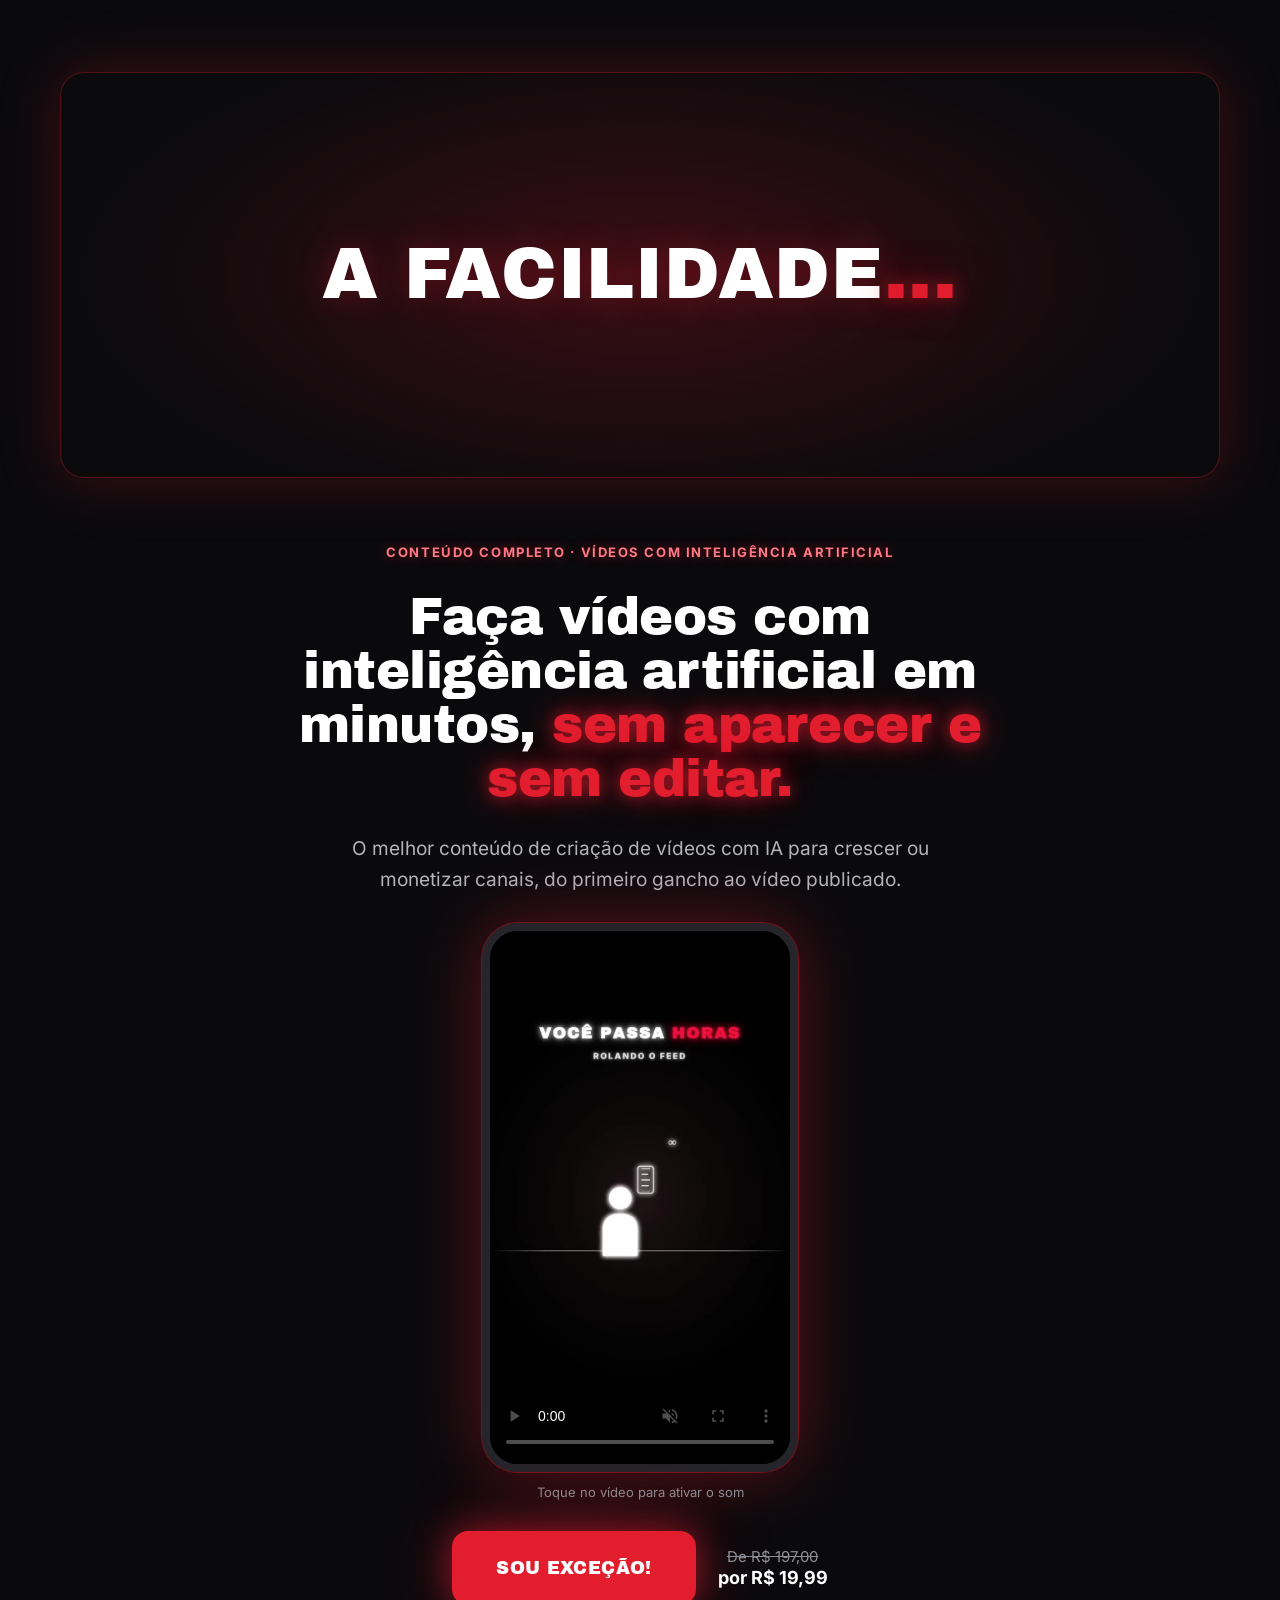
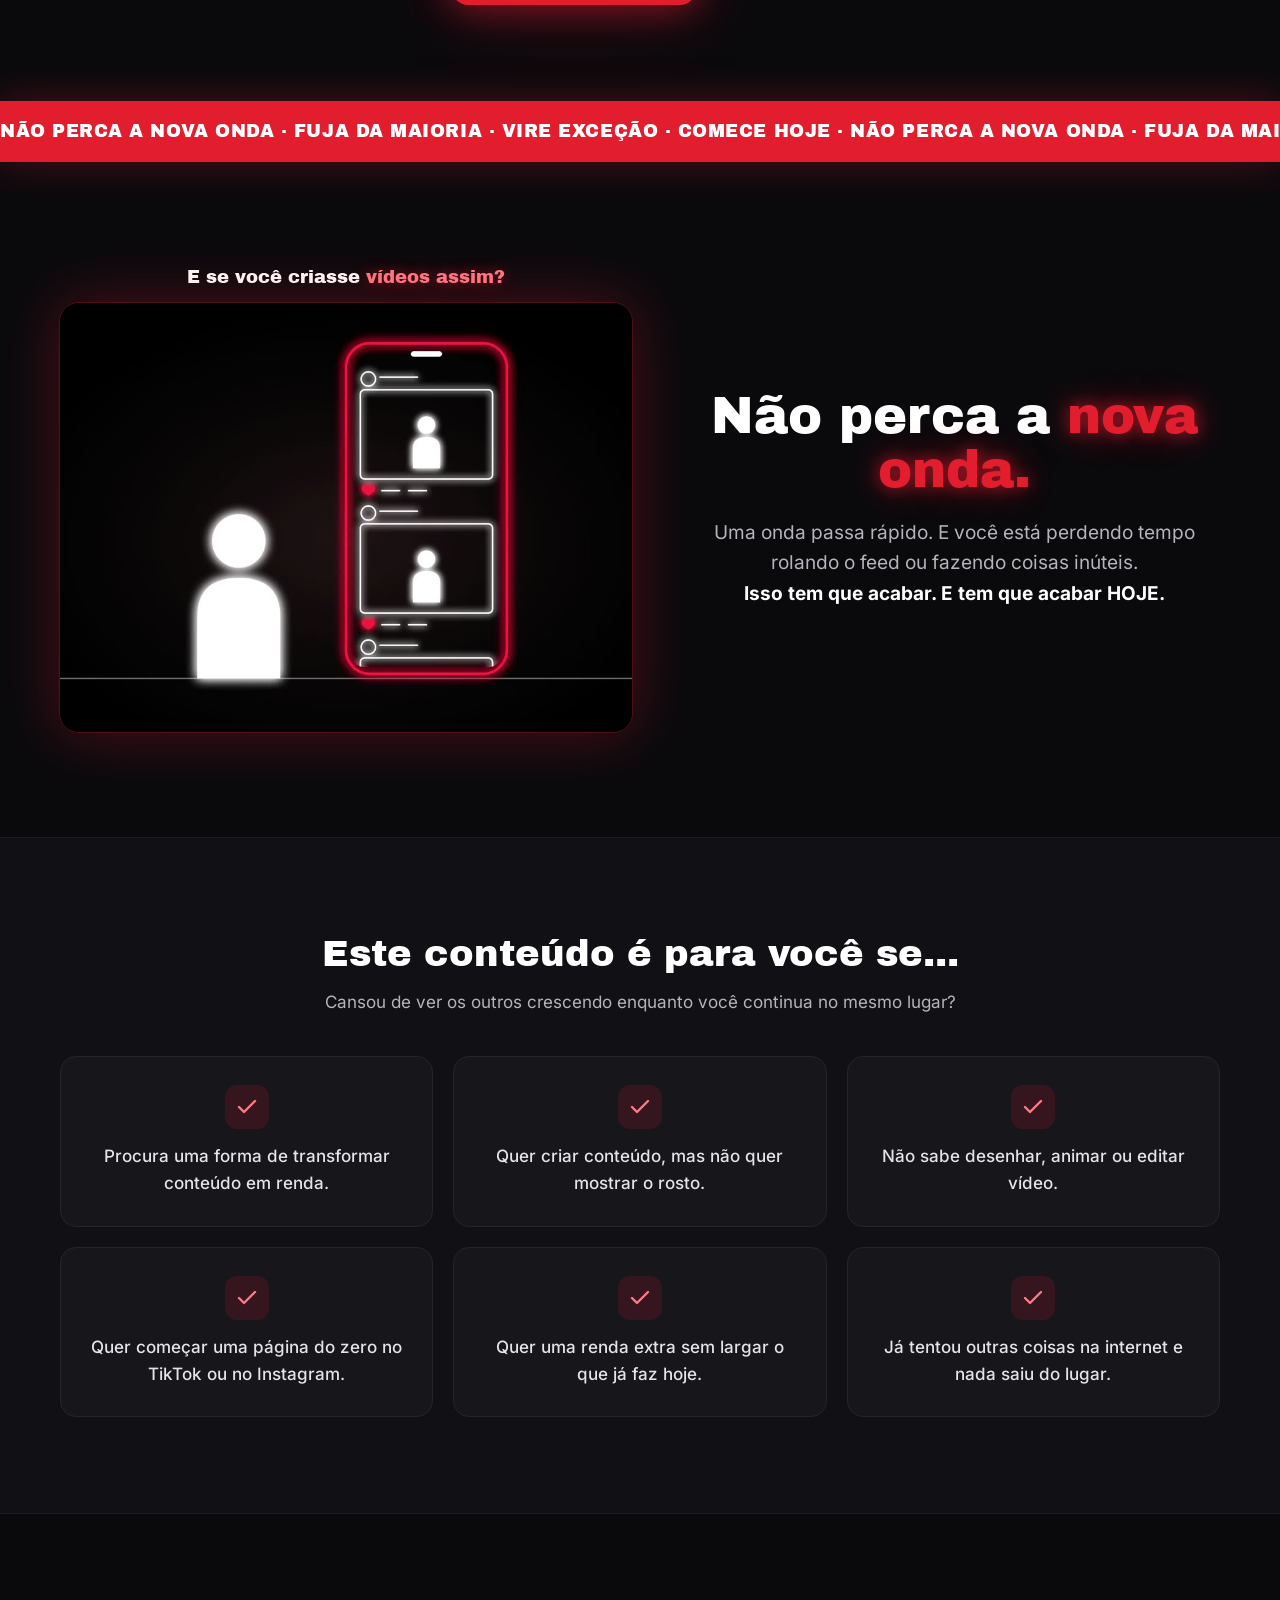
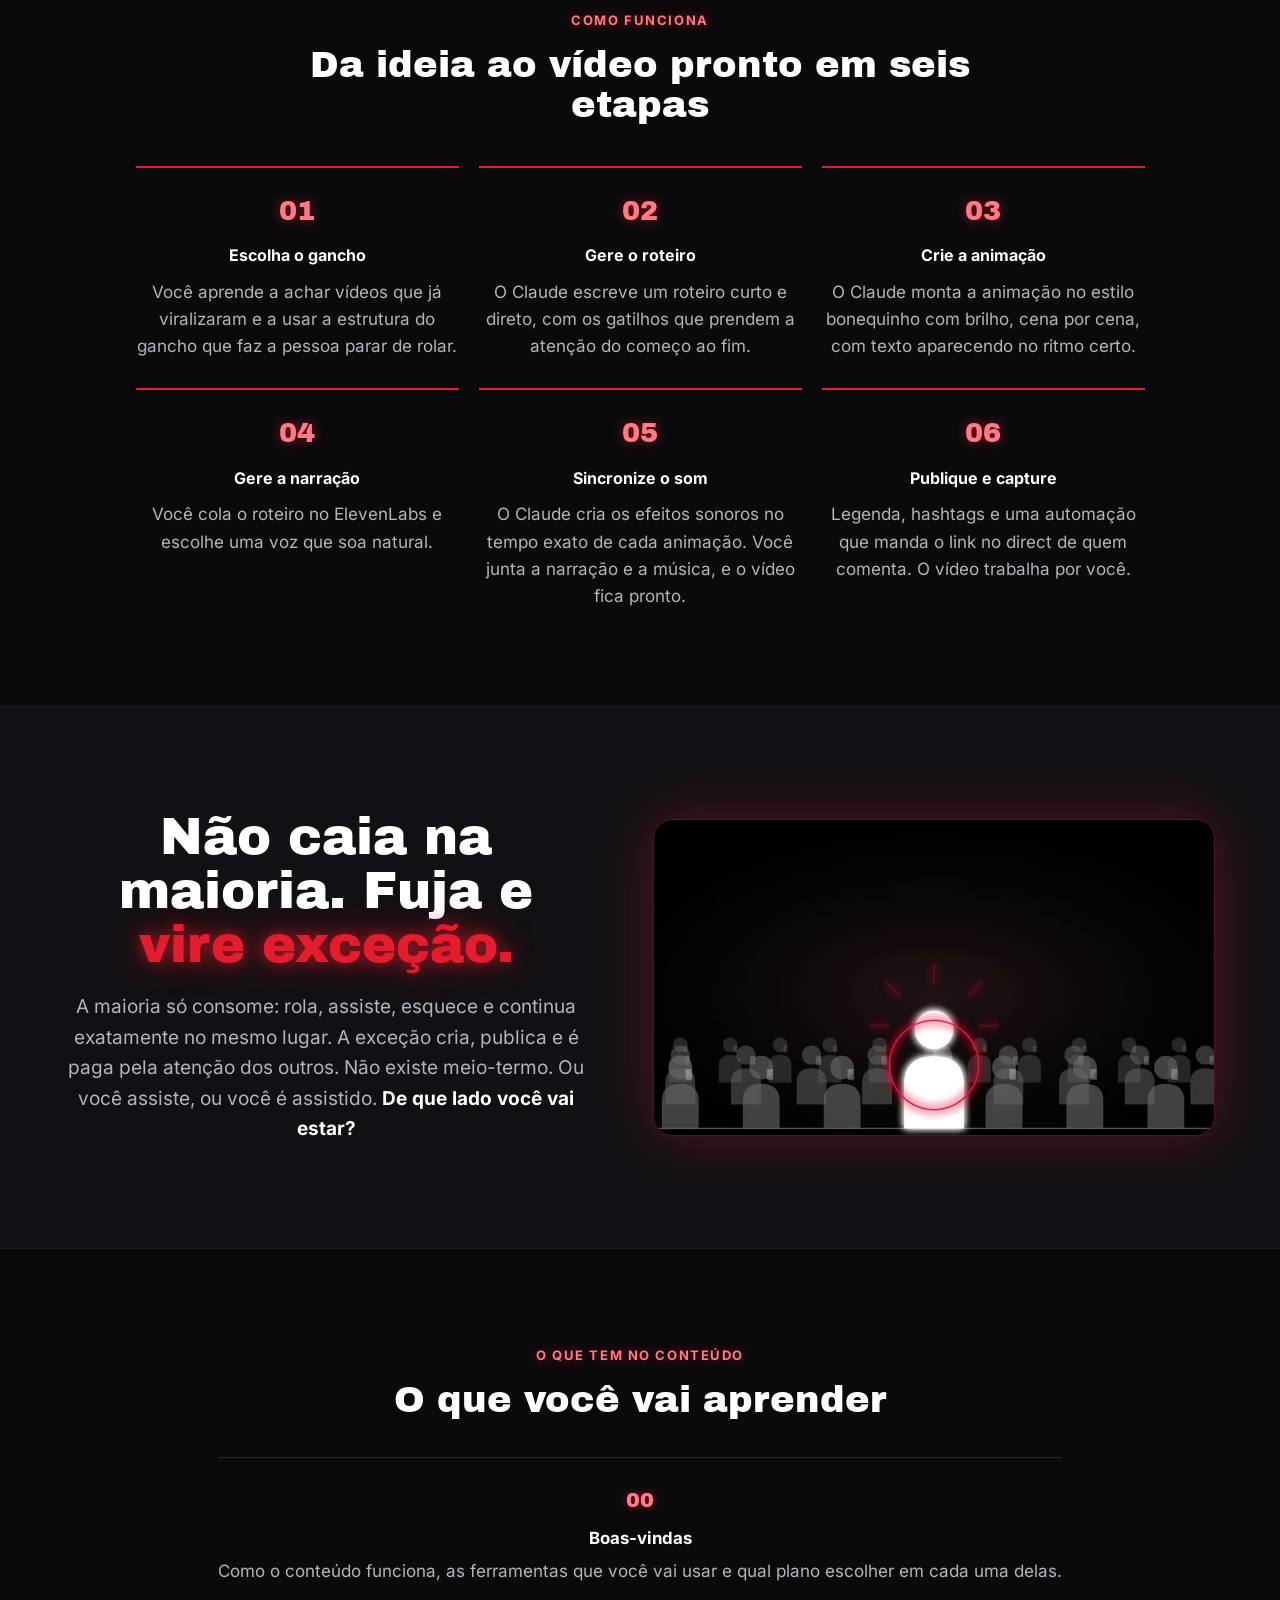
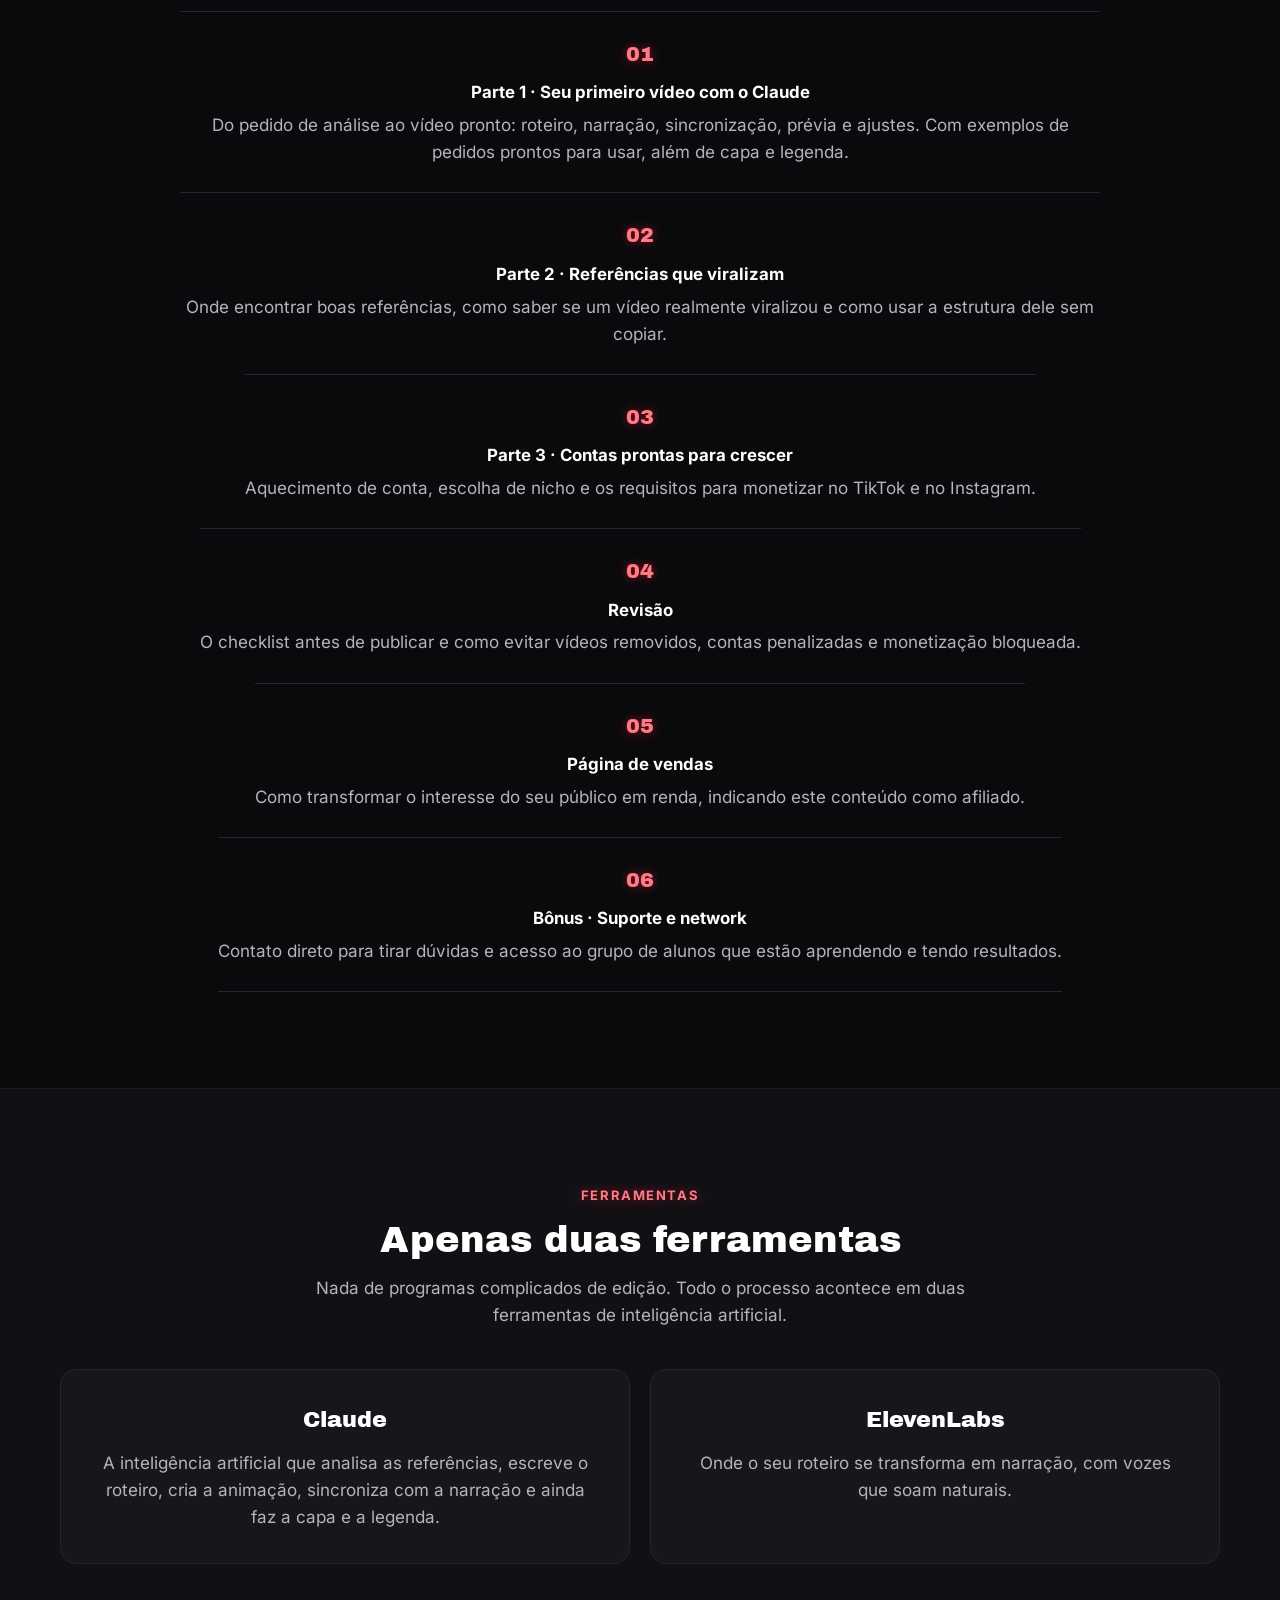
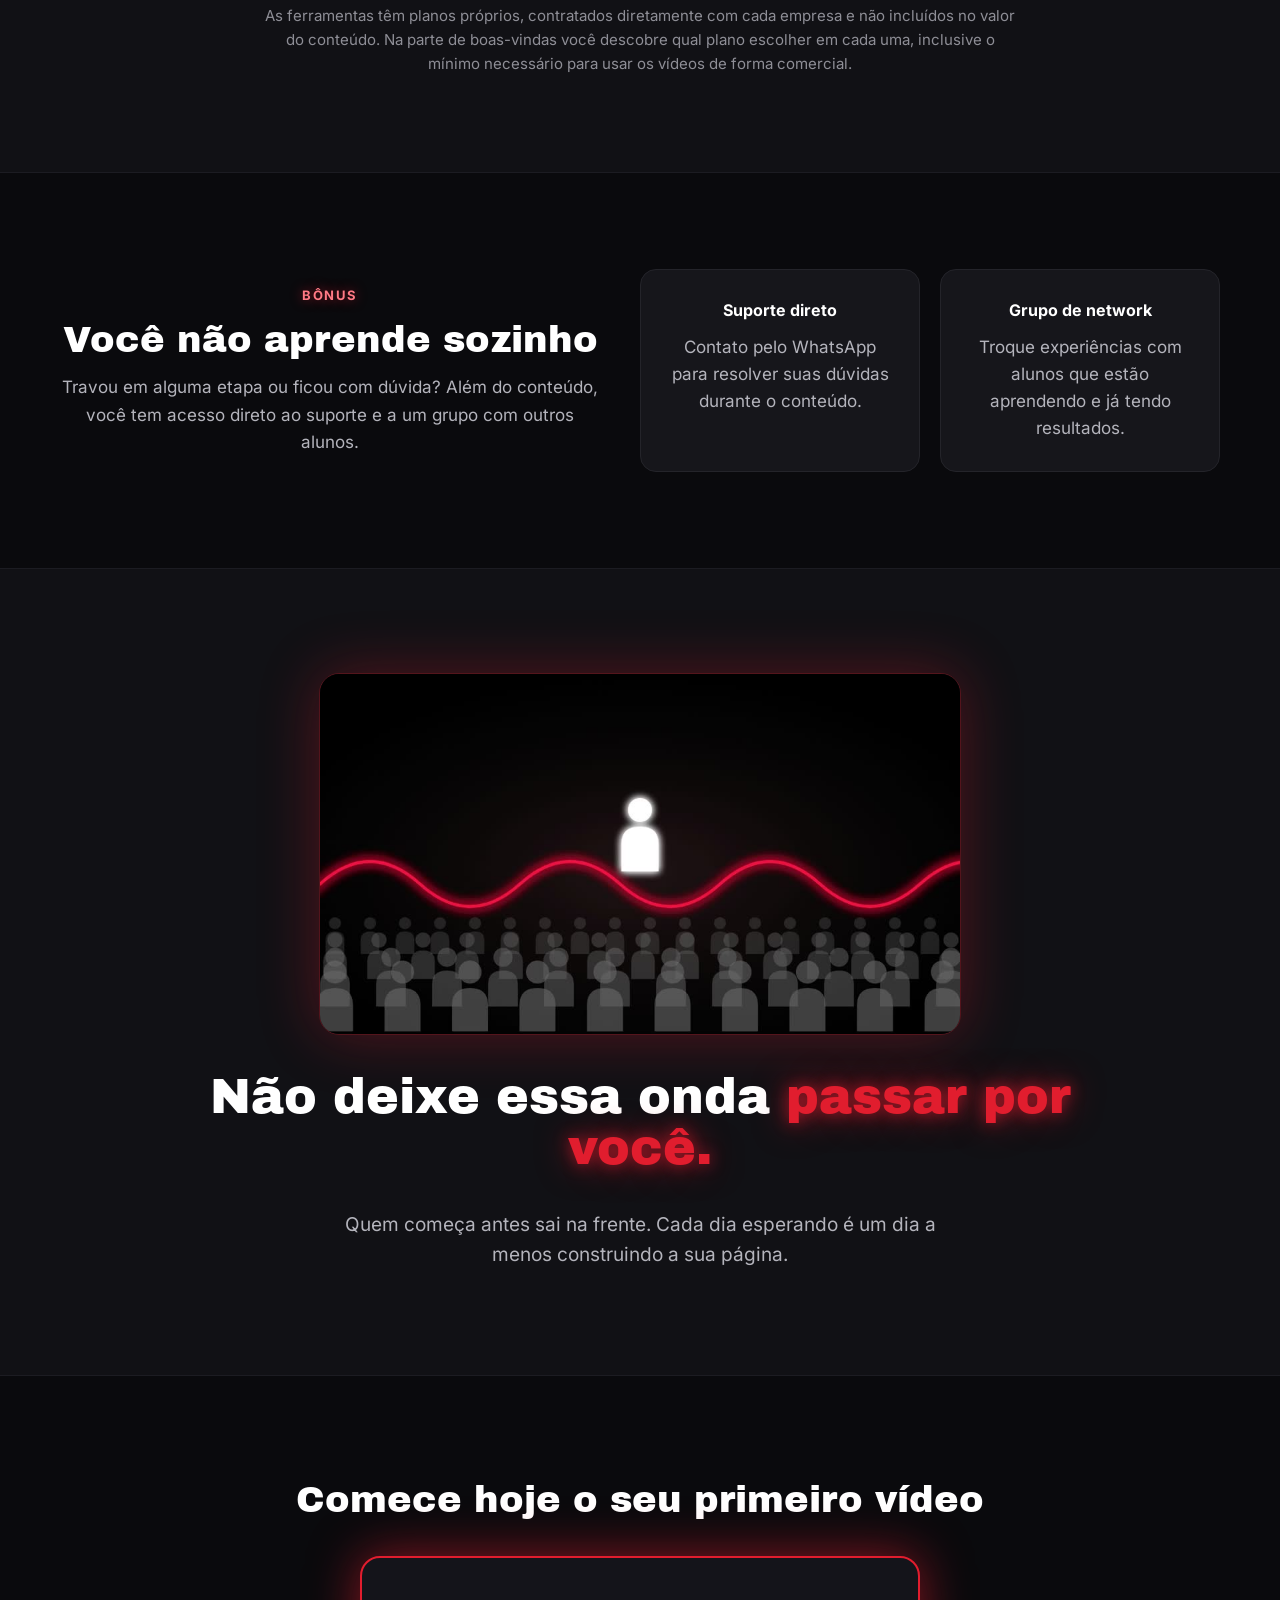
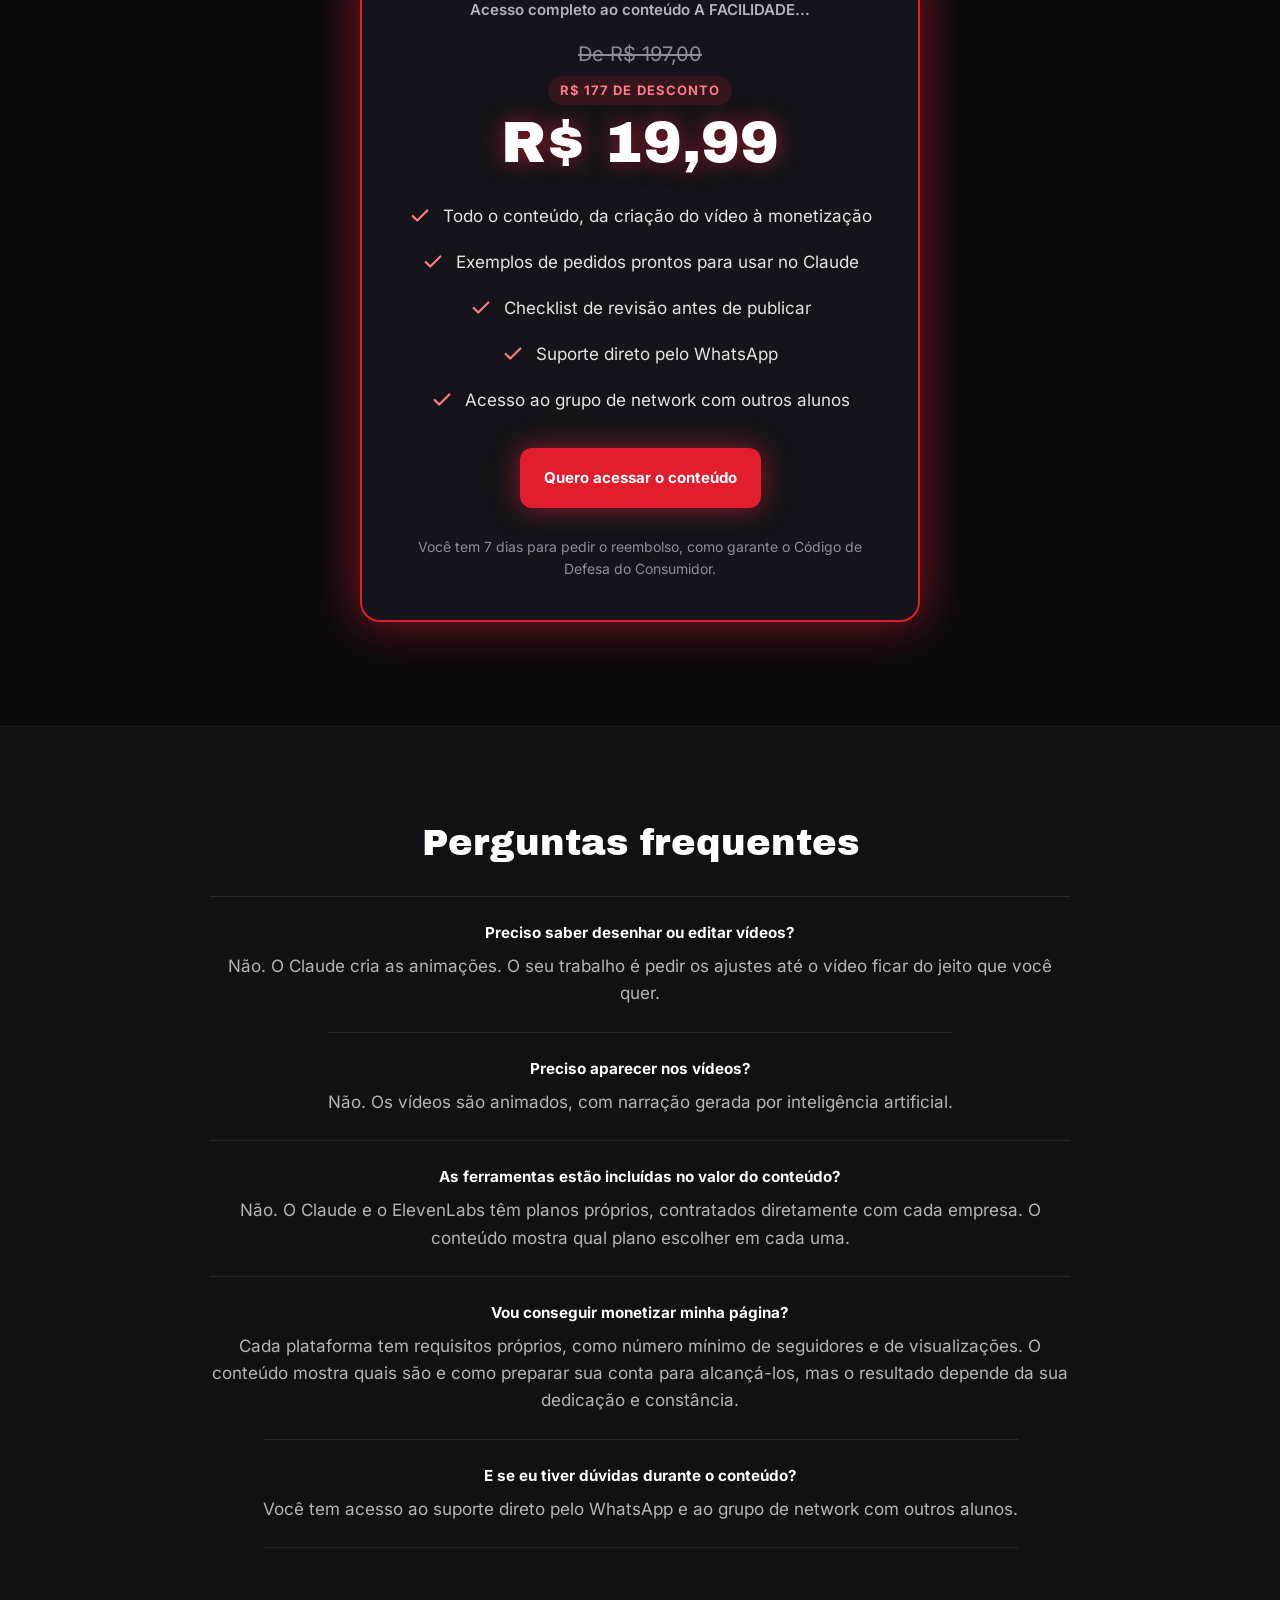
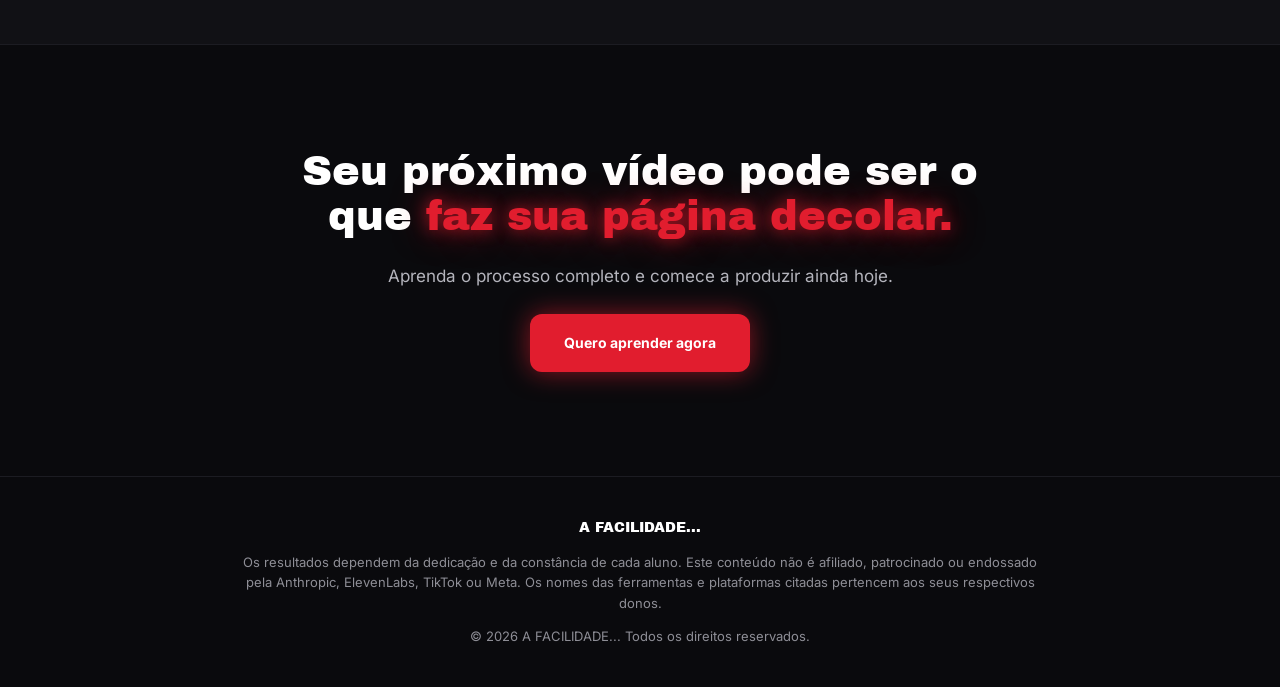
==== commit 96afb336: "Nova headline, VSL no topo, preço De R$197 e tudo como conteúdo Co-Authored-By: Claude Opus 5.5 <nor" ====
--- a/index.html
+++ b/index.html
@@ -11,7 +11,7 @@
 body{margin:0;background:#0A0A0D}
 html{scroll-behavior:smooth}
 h1,h2,h3,span:has(+ h3),span:has(+ div > h3){zoom:0.8}
-.title-bg{background-image:linear-gradient(rgba(10,10,13,0.45),rgba(10,10,13,0.7)),url(assets/200-fundo-titulo.webp);background-size:cover;background-position:center 35%}
+.title-bg{background:radial-gradient(ellipse 70% 90% at 50% 50%,rgba(225,29,46,0.22),rgba(10,10,13,0.95) 70%),#0A0A0D}
 a{color:#FF7A85}a:hover{color:#FFB3B9}
 @keyframes pulse{0%,100%{transform:scale(1)}50%{transform:scale(1.045)}}
 .btn-pulse{animation:pulse 2.2s ease-in-out infinite}
@@ -43,20 +43,20 @@
 <div class="title-bg" style="max-width: 1160px; width: calc(100% - 48px); box-sizing: border-box; margin: 0 auto 64px; padding: clamp(80px, 13vw, 180px) 24px; border-radius: 24px; border: 1px solid rgba(225,29,46,0.32); box-shadow: 0 0 60px rgba(225,29,46,0.25); display: flex; justify-content: center; align-items: center; text-align: center">
 <p style="margin: 0; font-family: 'Archivo Black', Inter, sans-serif; font-weight: 400; font-size: clamp(24px, 5.6vw, 77px); line-height: 1; letter-spacing: 0.01em; color: #FFFFFF; text-shadow: 0 0 34px rgba(225,29,46,0.32)">A FACILIDADE<span class="spark" style="color: #E11D2E; text-shadow: 0 0 18px rgba(225,29,46,0.6), 0 0 42px rgba(225,29,46,0.6)">.</span><span class="spark" style="animation-delay: 0.2s; color: #E11D2E; text-shadow: 0 0 18px rgba(225,29,46,0.6), 0 0 42px rgba(225,29,46,0.6)">.</span><span class="spark" style="animation-delay: 0.4s; color: #E11D2E; text-shadow: 0 0 18px rgba(225,29,46,0.6), 0 0 42px rgba(225,29,46,0.6)">.</span></p>
 </div><div style="max-width: 900px; margin: 0 auto; padding: 0 24px; display: flex; flex-direction: column; align-items: center; gap: 28px">
-<p style="margin: 0; font-size: 13px; font-weight: 700; letter-spacing: 0.12em; color: rgb(255,122,133); text-shadow: 0 0 12px rgba(225,29,46,0.6)">LIVRO QUE CONSTRÓI · VÍDEOS DE STICKMAN COM INTELIGÊNCIA ARTIFICIAL</p>
-<h1 style="margin: 0; max-width: 860px; font-family: 'Archivo Black', Inter, sans-serif; font-weight: 400; font-size: clamp(34px, 5vw, 64px); line-height: 1.05; letter-spacing: -0.01em; color: #FFFFFF">Como eu construi em 5 dias a maquina que gera videos no meu canal, <span class="neon-flicker" style="color: #E11D2E; text-shadow: 0 0 18px rgba(225,29,46,0.6), 0 0 42px rgba(225,29,46,0.6)">sem aparecer.</span></h1>
-<video aria-label="Bonequinho olhando para um celular gigante com o feed rolando" autoplay muted loop playsinline preload="metadata" poster="assets/loop-celular.jpg" style="display: block; width: 100%; max-width: 640px; height: auto; border-radius: 20px; border: 1px solid rgba(225,29,46,0.32); box-shadow: 0 0 60px rgba(225,29,46,0.32)"><source src="assets/loop-celular.mp4" type="video/mp4"/></video>
-<p style="margin: 0; font-size: 19px; color: #B4B4BC; max-width: 555px">Vou te ensinar o passo a passo que me fez sai do absoluto zero, a um perfil que me gerou 10.000,00 em 5 dias</p>
+<p style="margin: 0; font-size: 13px; font-weight: 700; letter-spacing: 0.12em; color: rgb(255,122,133); text-shadow: 0 0 12px rgba(225,29,46,0.6)">CONTEÚDO COMPLETO · VÍDEOS COM INTELIGÊNCIA ARTIFICIAL</p>
+<h1 style="margin: 0; max-width: 860px; font-family: 'Archivo Black', Inter, sans-serif; font-weight: 400; font-size: clamp(34px, 5vw, 64px); line-height: 1.05; letter-spacing: -0.01em; color: #FFFFFF">Faça vídeos com inteligência artificial em minutos, <span class="neon-flicker" style="color: #E11D2E; text-shadow: 0 0 18px rgba(225,29,46,0.6), 0 0 42px rgba(225,29,46,0.6)">sem aparecer e sem editar.</span></h1>
+<p style="margin: 0; font-size: 19px; color: #B4B4BC; max-width: 600px">O melhor conteúdo de criação de vídeos com IA para crescer ou monetizar canais, do primeiro gancho ao vídeo publicado.</p>
+<div style="display: flex; flex-direction: column; align-items: center; gap: 10px"><video controls autoplay muted loop playsinline preload="metadata" poster="assets/vsl-poster.jpg" style="display: block; width: 300px; max-width: 80vw; aspect-ratio: 9 / 16; height: auto; background: #000; border: 8px solid #24242A; border-radius: 36px; box-shadow: 0 0 70px rgba(225,29,46,0.4), 0 0 0 1px rgba(225,29,46,0.4)"><source src="assets/vsl.mp4" type="video/mp4"/></video><p style="margin: 0; font-size: 13px; color: #8E8E96">Toque no vídeo para ativar o som</p></div>
 <div style="display: flex; flex-wrap: wrap; align-items: center; gap: 22px; justify-content: center">
 <a class="btn-pulse" href="#checkout" data-checkout="pendente" style="display: inline-flex; align-items: center; justify-content: center; min-height: 74px; padding: 0 44px; background: #E11D2E; color: #FFFFFF; font-family: 'Archivo Black', Inter, sans-serif; font-weight: 400; font-size: 18px; letter-spacing: 0.02em; border-radius: 16px; text-decoration: none; box-shadow: 0 0 36px rgba(225,29,46,0.6), 0 0 80px rgba(225,29,46,0.32)">SOU EXCEÇÃO!</a>
 <div style="display: flex; flex-direction: column; line-height: 1.3; align-items: center">
-<s style="color: #8E8E96; font-size: 15px">De R$ 149,99</s>
+<s style="color: #8E8E96; font-size: 15px">De R$ 197,00</s>
 <span style="color: #FFFFFF; font-weight: 700; font-size: 18px">por R$ 19,99</span>
 </div>
 </div>
 </div>
 </section>
-<section aria-label="Frases do livro" style="background: #E11D2E; color: #FFFFFF; padding: 16px 0; overflow: hidden; box-shadow: 0 0 40px rgba(225,29,46,0.32)">
+<section aria-label="Frases do conteúdo" style="background: #E11D2E; color: #FFFFFF; padding: 16px 0; overflow: hidden; box-shadow: 0 0 40px rgba(225,29,46,0.32)">
 <div class="marquee">
 <span style="white-space: nowrap; padding-right: 48px; font-family: 'Archivo Black', Inter, sans-serif; font-size: 18px; letter-spacing: 0.03em">NÃO PERCA A NOVA ONDA   ·   FUJA DA MAIORIA   ·   VIRE EXCEÇÃO   ·   COMECE HOJE   ·   NÃO PERCA A NOVA ONDA   ·   FUJA DA MAIORIA   ·   VIRE EXCEÇÃO   ·   COMECE HOJE   ·</span>
 <span aria-hidden="true" style="white-space: nowrap; padding-right: 48px; font-family: 'Archivo Black', Inter, sans-serif; font-size: 18px; letter-spacing: 0.03em">NÃO PERCA A NOVA ONDA   ·   FUJA DA MAIORIA   ·   VIRE EXCEÇÃO   ·   COMECE HOJE   ·   NÃO PERCA A NOVA ONDA   ·   FUJA DA MAIORIA   ·   VIRE EXCEÇÃO   ·   COMECE HOJE   ·</span>
@@ -65,7 +65,7 @@
 <section style="padding: 104px 0">
 <div class="reveal" style="max-width: 1160px; margin: 0 auto; padding: 0 24px; display: flex; flex-wrap: wrap; align-items: center; gap: 56px">
 <div style="flex: 1 1 440px; min-width: 0; display: flex; justify-content: center">
-<div style="display: flex; flex-direction: column; align-items: center; gap: 14px"><p style="margin: 0; font-family: 'Archivo Black', Inter, sans-serif; font-size: 18px; line-height: 1.25; color: #FFFFFF">E se você criasse <span style="color: rgb(255,122,133); text-shadow: 0 0 14px rgba(225,29,46,0.6)">vídeos assim?</span></p><video controls autoplay muted loop playsinline preload="metadata" poster="assets/vsl-poster.jpg" style="display: block; width: 300px; max-width: 80vw; aspect-ratio: 9 / 16; height: auto; background: #000; border: 8px solid #24242A; border-radius: 36px; box-shadow: 0 0 70px rgba(225,29,46,0.4), 0 0 0 1px rgba(225,29,46,0.4)"><source src="assets/vsl.mp4" type="video/mp4"/></video><p style="margin: 0; font-size: 13px; color: #8E8E96">Toque no vídeo para ativar o som</p></div>
+<div style="display: flex; flex-direction: column; align-items: center; gap: 14px; width: 100%"><p style="margin: 0; font-family: 'Archivo Black', Inter, sans-serif; font-size: 18px; line-height: 1.25; color: #FFFFFF">E se você criasse <span style="color: rgb(255,122,133); text-shadow: 0 0 14px rgba(225,29,46,0.6)">vídeos assim?</span></p><video aria-label="Bonequinho olhando para um celular gigante com o feed rolando" autoplay muted loop playsinline preload="metadata" poster="assets/loop-celular.jpg" style="display: block; width: 100%; max-width: 640px; height: auto; border-radius: 20px; border: 1px solid rgba(225,29,46,0.32); box-shadow: 0 0 60px rgba(225,29,46,0.32)"><source src="assets/loop-celular.mp4" type="video/mp4"/></video></div>
 </div>
 <div style="flex: 1 1 400px; min-width: 0; display: flex; flex-direction: column; gap: 20px; align-items: center">
 <h2 style="margin: 0; font-family: 'Archivo Black', Inter, sans-serif; font-weight: 400; font-size: clamp(38px, 5vw, 66px); line-height: 1.05; color: #FFFFFF">Não perca a <span class="neon-flicker" style="color: #E11D2E; text-shadow: 0 0 18px rgba(225,29,46,0.6), 0 0 42px rgba(225,29,46,0.6)">nova onda.</span></h2>
@@ -77,7 +77,7 @@
 <div class="reveal" style="max-width: 1160px; margin: 0 auto; padding: 0 24px; display: flex; flex-direction: column; gap: 40px; align-items: center">
 <div style="display: flex; flex-direction: column; gap: 14px; max-width: 720px; align-items: center; margin-left: auto; margin-right: auto">
 <h2 style="margin: 0; font-family: 'Archivo Black', Inter, sans-serif; font-weight: 400; font-size: clamp(30px, 3.8vw, 46px); line-height: 1.1; color: #FFFFFF">Este conteúdo é para você se...</h2>
-<p style="margin: 0; color: #B4B4BC">Você não consegue lidar com a mesmice, miséria, ou<br/> a sua classe social atual</p>
+<p style="margin: 0; color: #B4B4BC">Cansou de ver os outros crescendo enquanto você continua no mesmo lugar?</p>
 </div>
 <div style="display: grid; width: 100%; grid-template-columns: repeat(auto-fit, minmax(300px, 1fr)); gap: 20px">
 <div style="background: #16161B; border: 1px solid #24242A; border-radius: 16px; padding: 28px; display: flex; flex-direction: column; gap: 14px; align-items: center">
@@ -160,7 +160,7 @@
 <section style="padding: 96px 0">
 <div class="reveal" style="max-width: 920px; margin: 0 auto; padding: 0 24px; display: flex; flex-direction: column; gap: 36px; align-items: center">
 <div style="display: flex; flex-direction: column; gap: 14px; align-items: center">
-<p style="margin: 0; font-size: 13px; font-weight: 700; letter-spacing: 0.12em; color: rgb(255,122,133); text-shadow: 0 0 12px rgba(225,29,46,0.6)">CONTEÚDO DO LIVRO</p>
+<p style="margin: 0; font-size: 13px; font-weight: 700; letter-spacing: 0.12em; color: rgb(255,122,133); text-shadow: 0 0 12px rgba(225,29,46,0.6)">O QUE TEM NO CONTEÚDO</p>
 <h2 style="margin: 0; font-family: 'Archivo Black', Inter, sans-serif; font-weight: 400; font-size: clamp(30px, 3.8vw, 46px); line-height: 1.1; color: #FFFFFF">O que você vai aprender</h2>
 </div>
 <div style="display: flex; flex-direction: column; align-items: center">
@@ -174,21 +174,21 @@
 <div style="display: flex; flex-direction: column; align-items: center; gap: 8px; padding: 26px 0; border-top: 1px solid #26262C">
 <span style="flex: none; font-family: 'Archivo Black', Inter, sans-serif; font-size: 26px; color: rgb(255,122,133); text-shadow: 0 0 12px rgba(225,29,46,0.6)">01</span>
 <div style="display: flex; flex-direction: column; gap: 6px; min-width: 0; align-items: center">
-<h3 style="margin: 0; font-size: 21px; color: #FFFFFF">Aula 1 · Seu primeiro vídeo com o Claude</h3>
+<h3 style="margin: 0; font-size: 21px; color: #FFFFFF">Parte 1 · Seu primeiro vídeo com o Claude</h3>
 <p style="margin: 0; color: #B4B4BC">Do pedido de análise ao vídeo pronto: roteiro, narração, sincronização, prévia e ajustes. Com exemplos de pedidos prontos para usar, além de capa e legenda.</p>
 </div>
 </div>
 <div style="display: flex; flex-direction: column; align-items: center; gap: 8px; padding: 26px 0; border-top: 1px solid #26262C">
 <span style="flex: none; font-family: 'Archivo Black', Inter, sans-serif; font-size: 26px; color: rgb(255,122,133); text-shadow: 0 0 12px rgba(225,29,46,0.6)">02</span>
 <div style="display: flex; flex-direction: column; gap: 6px; min-width: 0; align-items: center">
-<h3 style="margin: 0; font-size: 21px; color: #FFFFFF">Aula 2 · Referências que viralizam</h3>
+<h3 style="margin: 0; font-size: 21px; color: #FFFFFF">Parte 2 · Referências que viralizam</h3>
 <p style="margin: 0; color: #B4B4BC">Onde encontrar boas referências, como saber se um vídeo realmente viralizou e como usar a estrutura dele sem copiar.</p>
 </div>
 </div>
 <div style="display: flex; flex-direction: column; align-items: center; gap: 8px; padding: 26px 0; border-top: 1px solid #26262C">
 <span style="flex: none; font-family: 'Archivo Black', Inter, sans-serif; font-size: 26px; color: rgb(255,122,133); text-shadow: 0 0 12px rgba(225,29,46,0.6)">03</span>
 <div style="display: flex; flex-direction: column; gap: 6px; min-width: 0; align-items: center">
-<h3 style="margin: 0; font-size: 21px; color: #FFFFFF">Aula 3 · Contas prontas para crescer</h3>
+<h3 style="margin: 0; font-size: 21px; color: #FFFFFF">Parte 3 · Contas prontas para crescer</h3>
 <p style="margin: 0; color: #B4B4BC">Aquecimento de conta, escolha de nicho e os requisitos para monetizar no TikTok e no Instagram.</p>
 </div>
 </div>
@@ -203,7 +203,7 @@
 <span style="flex: none; font-family: 'Archivo Black', Inter, sans-serif; font-size: 26px; color: rgb(255,122,133); text-shadow: 0 0 12px rgba(225,29,46,0.6)">05</span>
 <div style="display: flex; flex-direction: column; gap: 6px; min-width: 0; align-items: center">
 <h3 style="margin: 0; font-size: 21px; color: #FFFFFF">Página de vendas</h3>
-<p style="margin: 0; color: #B4B4BC">Como transformar o interesse do seu público em renda, indicando este livro como afiliado.</p>
+<p style="margin: 0; color: #B4B4BC">Como transformar o interesse do seu público em renda, indicando este conteúdo como afiliado.</p>
 </div>
 </div>
 <div style="display: flex; flex-direction: column; align-items: center; gap: 8px; padding: 26px 0; border-top: 1px solid #26262C; border-bottom: 1px solid #26262C">
@@ -233,7 +233,7 @@
 <p style="margin: 0; color: #B4B4BC">Onde o seu roteiro se transforma em narração, com vozes que soam naturais.</p>
 </div>
 </div>
-<p style="margin: 0; font-size: 15px; color: #8E8E96; max-width: 760px; margin-left: auto; margin-right: auto">As ferramentas têm planos próprios, contratados diretamente com cada empresa e não incluídos no valor do livro. Na aula de boas-vindas você descobre qual plano escolher em cada uma, inclusive o mínimo necessário para usar os vídeos de forma comercial.</p>
+<p style="margin: 0; font-size: 15px; color: #8E8E96; max-width: 760px; margin-left: auto; margin-right: auto">As ferramentas têm planos próprios, contratados diretamente com cada empresa e não incluídos no valor do conteúdo. Na parte de boas-vindas você descobre qual plano escolher em cada uma, inclusive o mínimo necessário para usar os vídeos de forma comercial.</p>
 </div>
 </section>
 <section style="padding: 96px 0">
@@ -241,12 +241,12 @@
 <div style="flex: 1 1 380px; min-width: 0; display: flex; flex-direction: column; gap: 14px; align-items: center">
 <p style="margin: 0; font-size: 13px; font-weight: 700; letter-spacing: 0.12em; color: rgb(255,122,133); text-shadow: 0 0 12px rgba(225,29,46,0.6)">BÔNUS</p>
 <h2 style="margin: 0; font-family: 'Archivo Black', Inter, sans-serif; font-weight: 400; font-size: clamp(30px, 3.8vw, 46px); line-height: 1.1; color: #FFFFFF">Você não aprende sozinho</h2>
-<p style="margin: 0; color: #B4B4BC">Travou em alguma etapa ou ficou com dúvida? Além das aulas, você tem acesso direto ao suporte e a um grupo com outros alunos.</p>
+<p style="margin: 0; color: #B4B4BC">Travou em alguma etapa ou ficou com dúvida? Além do conteúdo, você tem acesso direto ao suporte e a um grupo com outros alunos.</p>
 </div>
 <div style="flex: 1 1 420px; min-width: 0; display: grid; grid-template-columns: repeat(auto-fit, minmax(220px, 1fr)); gap: 20px">
 <div style="background: #16161B; border: 1px solid #24242A; border-radius: 16px; padding: 28px; display: flex; flex-direction: column; gap: 10px; align-items: center">
 <h3 style="margin: 0; font-size: 20px; color: #FFFFFF">Suporte direto</h3>
-<p style="margin: 0; color: #B4B4BC">Contato pelo WhatsApp para resolver suas dúvidas durante o livro.</p>
+<p style="margin: 0; color: #B4B4BC">Contato pelo WhatsApp para resolver suas dúvidas durante o conteúdo.</p>
 </div>
 <div style="background: #16161B; border: 1px solid #24242A; border-radius: 16px; padding: 28px; display: flex; flex-direction: column; gap: 10px; align-items: center">
 <h3 style="margin: 0; font-size: 20px; color: #FFFFFF">Grupo de network</h3>
@@ -258,7 +258,7 @@
 <section style="padding: 104px 0; background: #111115; border-top: 1px solid #1C1C22; border-bottom: 1px solid #1C1C22">
 <div class="reveal" style="max-width: 900px; margin: 0 auto; padding: 0 24px; display: flex; flex-direction: column; align-items: center; gap: 36px; text-align: center">
 <video aria-label="Bonequinho surfando uma onda vermelha acima da multidão" autoplay muted loop playsinline preload="metadata" poster="assets/loop-onda.jpg" style="display: block; width: 100%; max-width: 640px; height: auto; border-radius: 20px; border: 1px solid rgba(225,29,46,0.32); box-shadow: 0 0 60px rgba(225,29,46,0.32); margin-left: auto; margin-right: auto"><source src="assets/loop-onda.mp4" type="video/mp4"/></video>
-<h2 style="margin: 0; font-family: 'Archivo Black', Inter, sans-serif; font-weight: 400; font-size: clamp(36px, 4.8vw, 62px); line-height: 1.05; color: #FFFFFF">Essa e a sua unica <span class="neon-flicker" style="color: rgb(225, 29, 46); text-shadow: rgba(225, 29, 46, 0.6) 0px 0px 18px, rgba(225, 29, 46, 0.6) 0px 0px 42px">é a única oportunidade.</span></h2>
+<h2 style="margin: 0; font-family: 'Archivo Black', Inter, sans-serif; font-weight: 400; font-size: clamp(36px, 4.8vw, 62px); line-height: 1.05; color: #FFFFFF">Não deixe essa onda <span class="neon-flicker" style="color: rgb(225, 29, 46); text-shadow: rgba(225, 29, 46, 0.6) 0px 0px 18px, rgba(225, 29, 46, 0.6) 0px 0px 42px">passar por você.</span></h2>
 <p style="margin: 0; font-size: 19px; color: #B4B4BC; max-width: 640px; margin-left: auto; margin-right: auto">Quem começa antes sai na frente. Cada dia esperando é um dia a menos construindo a sua página.</p>
 </div>
 </section>
@@ -267,19 +267,19 @@
 <h2 style="margin: 0; text-align: center; font-family: 'Archivo Black', Inter, sans-serif; font-weight: 400; font-size: clamp(30px, 3.8vw, 46px); line-height: 1.1; color: #FFFFFF">Comece hoje o seu primeiro vídeo</h2>
 <div class="glow-pulse" style="width: 100%; max-width: 560px; box-sizing: border-box; background: #14141A; border: 2px solid #E11D2E; border-radius: 20px; padding: 40px 32px; display: flex; flex-direction: column; gap: 28px; box-shadow: 0 0 50px rgba(225,29,46,0.6); align-items: center">
 <div style="display: flex; flex-direction: column; gap: 6px; align-items: center; text-align: center">
-<span style="font-size: 15px; font-weight: 600; color: #B4B4BC">Acesso completo ao livro A FACILIDADE...</span>
-<s style="margin-top: 10px; color: #8E8E96; font-size: 20px">De R$ 149,99</s>
-<span style="display: inline-flex; align-self: center; padding: 4px 12px; border-radius: 999px; background: rgba(225,29,46,0.16); color: rgb(255,122,133); font-size: 13px; font-weight: 700; letter-spacing: 0.08em">87% DE DESCONTO</span>
+<span style="font-size: 15px; font-weight: 600; color: #B4B4BC">Acesso completo ao conteúdo A FACILIDADE...</span>
+<s style="margin-top: 10px; color: #8E8E96; font-size: 20px">De R$ 197,00</s>
+<span style="display: inline-flex; align-self: center; padding: 4px 12px; border-radius: 999px; background: rgba(225,29,46,0.16); color: rgb(255,122,133); font-size: 13px; font-weight: 700; letter-spacing: 0.08em">R$ 177 DE DESCONTO</span>
 <span style="font-family: 'Archivo Black', Inter, sans-serif; font-size: clamp(42px, 5.1vw, 58px); line-height: 1.1; color: #FFFFFF; text-shadow: 0 0 22px rgba(225,29,46,0.6)">R$ 19,99</span>
 </div>
 <div style="display: flex; flex-direction: column; gap: 14px; align-items: center">
-<div style="display: flex; gap: 12px; align-items: flex-start; justify-content: center; text-align: left"><span style="color: rgb(255,122,133); flex: 0 0 22px; padding-top: 2px"><svg aria-hidden="true" fill="none" height="22" stroke="currentColor" stroke-linecap="round" stroke-linejoin="round" stroke-width="2.4" viewbox="0 0 24 24" width="22"><path d="M20 6 9 17l-5-5"></path></svg></span><span style="color: #E4E4E7">Todas as aulas, da criação do vídeo à monetização</span></div>
+<div style="display: flex; gap: 12px; align-items: flex-start; justify-content: center; text-align: left"><span style="color: rgb(255,122,133); flex: 0 0 22px; padding-top: 2px"><svg aria-hidden="true" fill="none" height="22" stroke="currentColor" stroke-linecap="round" stroke-linejoin="round" stroke-width="2.4" viewbox="0 0 24 24" width="22"><path d="M20 6 9 17l-5-5"></path></svg></span><span style="color: #E4E4E7">Todo o conteúdo, da criação do vídeo à monetização</span></div>
 <div style="display: flex; gap: 12px; align-items: flex-start; justify-content: center; text-align: left"><span style="color: rgb(255,122,133); flex: 0 0 22px; padding-top: 2px"><svg aria-hidden="true" fill="none" height="22" stroke="currentColor" stroke-linecap="round" stroke-linejoin="round" stroke-width="2.4" viewbox="0 0 24 24" width="22"><path d="M20 6 9 17l-5-5"></path></svg></span><span style="color: #E4E4E7">Exemplos de pedidos prontos para usar no Claude</span></div>
 <div style="display: flex; gap: 12px; align-items: flex-start; justify-content: center; text-align: left"><span style="color: rgb(255,122,133); flex: 0 0 22px; padding-top: 2px"><svg aria-hidden="true" fill="none" height="22" stroke="currentColor" stroke-linecap="round" stroke-linejoin="round" stroke-width="2.4" viewbox="0 0 24 24" width="22"><path d="M20 6 9 17l-5-5"></path></svg></span><span style="color: #E4E4E7">Checklist de revisão antes de publicar</span></div>
 <div style="display: flex; gap: 12px; align-items: flex-start; justify-content: center; text-align: left"><span style="color: rgb(255,122,133); flex: 0 0 22px; padding-top: 2px"><svg aria-hidden="true" fill="none" height="22" stroke="currentColor" stroke-linecap="round" stroke-linejoin="round" stroke-width="2.4" viewbox="0 0 24 24" width="22"><path d="M20 6 9 17l-5-5"></path></svg></span><span style="color: #E4E4E7">Suporte direto pelo WhatsApp</span></div>
 <div style="display: flex; gap: 12px; align-items: flex-start; justify-content: center; text-align: left"><span style="color: rgb(255,122,133); flex: 0 0 22px; padding-top: 2px"><svg aria-hidden="true" fill="none" height="22" stroke="currentColor" stroke-linecap="round" stroke-linejoin="round" stroke-width="2.4" viewbox="0 0 24 24" width="22"><path d="M20 6 9 17l-5-5"></path></svg></span><span style="color: #E4E4E7">Acesso ao grupo de network com outros alunos</span></div>
 </div>
-<a class="btn-pulse" href="#checkout" data-checkout="pendente" style="display: flex; align-items: center; justify-content: center; min-height: 60px; padding: 0 24px; background: #E11D2E; color: #FFFFFF; font-weight: 700; font-size: 15px; border-radius: 12px; text-decoration: none; box-shadow: 0 0 28px rgba(225,29,46,0.6)">Quero acessar o livro</a>
+<a class="btn-pulse" href="#checkout" data-checkout="pendente" style="display: flex; align-items: center; justify-content: center; min-height: 60px; padding: 0 24px; background: #E11D2E; color: #FFFFFF; font-weight: 700; font-size: 15px; border-radius: 12px; text-decoration: none; box-shadow: 0 0 28px rgba(225,29,46,0.6)">Quero acessar o conteúdo</a>
 <p style="margin: 0; text-align: center; font-size: 14px; color: #8E8E96">Você tem 7 dias para pedir o reembolso, como garante o Código de Defesa do Consumidor.</p>
 </div>
 </div>
@@ -297,15 +297,15 @@
 <p style="margin: 0; color: #B4B4BC">Não. Os vídeos são animados, com narração gerada por inteligência artificial.</p>
 </div>
 <div style="padding: 24px 0; border-top: 1px solid #26262C; display: flex; flex-direction: column; gap: 8px; align-items: center">
-<h3 style="margin: 0; font-size: 19px; color: #FFFFFF">As ferramentas estão incluídas no valor do livro?</h3>
-<p style="margin: 0; color: #B4B4BC">Não. O Claude e o ElevenLabs têm planos próprios, contratados diretamente com cada empresa. O livro mostra qual plano escolher em cada uma.</p>
+<h3 style="margin: 0; font-size: 19px; color: #FFFFFF">As ferramentas estão incluídas no valor do conteúdo?</h3>
+<p style="margin: 0; color: #B4B4BC">Não. O Claude e o ElevenLabs têm planos próprios, contratados diretamente com cada empresa. O conteúdo mostra qual plano escolher em cada uma.</p>
 </div>
 <div style="padding: 24px 0; border-top: 1px solid #26262C; display: flex; flex-direction: column; gap: 8px; align-items: center">
 <h3 style="margin: 0; font-size: 19px; color: #FFFFFF">Vou conseguir monetizar minha página?</h3>
-<p style="margin: 0; color: #B4B4BC">Cada plataforma tem requisitos próprios, como número mínimo de seguidores e de visualizações. O livro mostra quais são e como preparar sua conta para alcançá-los, mas o resultado depende da sua dedicação e constância.</p>
+<p style="margin: 0; color: #B4B4BC">Cada plataforma tem requisitos próprios, como número mínimo de seguidores e de visualizações. O conteúdo mostra quais são e como preparar sua conta para alcançá-los, mas o resultado depende da sua dedicação e constância.</p>
 </div>
 <div style="padding: 24px 0; border-top: 1px solid #26262C; border-bottom: 1px solid #26262C; display: flex; flex-direction: column; gap: 8px; align-items: center">
-<h3 style="margin: 0; font-size: 19px; color: #FFFFFF">E se eu tiver dúvidas durante o livro?</h3>
+<h3 style="margin: 0; font-size: 19px; color: #FFFFFF">E se eu tiver dúvidas durante o conteúdo?</h3>
 <p style="margin: 0; color: #B4B4BC">Você tem acesso ao suporte direto pelo WhatsApp e ao grupo de network com outros alunos.</p>
 </div>
 </div>
@@ -321,7 +321,7 @@
 <footer style="border-top: 1px solid #1C1C22; padding: 40px 0">
 <div style="max-width: 1160px; margin: 0 auto; padding: 0 24px; display: flex; flex-direction: column; gap: 12px; align-items: center">
 <span style="font-family: 'Archivo Black', Inter, sans-serif; font-size: 14px; color: #FFFFFF">A FACILIDADE...</span>
-<p style="margin: 0; font-size: 13px; color: #8E8E96; max-width: 820px; margin-left: auto; margin-right: auto">Os resultados dependem da dedicação e da constância de cada aluno. Este livro não é afiliado, patrocinado ou endossado pela Anthropic, ElevenLabs, TikTok ou Meta. Os nomes das ferramentas e plataformas citadas pertencem aos seus respectivos donos.</p>
+<p style="margin: 0; font-size: 13px; color: #8E8E96; max-width: 820px; margin-left: auto; margin-right: auto">Os resultados dependem da dedicação e da constância de cada aluno. Este conteúdo não é afiliado, patrocinado ou endossado pela Anthropic, ElevenLabs, TikTok ou Meta. Os nomes das ferramentas e plataformas citadas pertencem aos seus respectivos donos.</p>
 <p style="margin: 0; font-size: 13px; color: #8E8E96">© 2026 A FACILIDADE... Todos os direitos reservados.</p>
 </div>
 </footer>
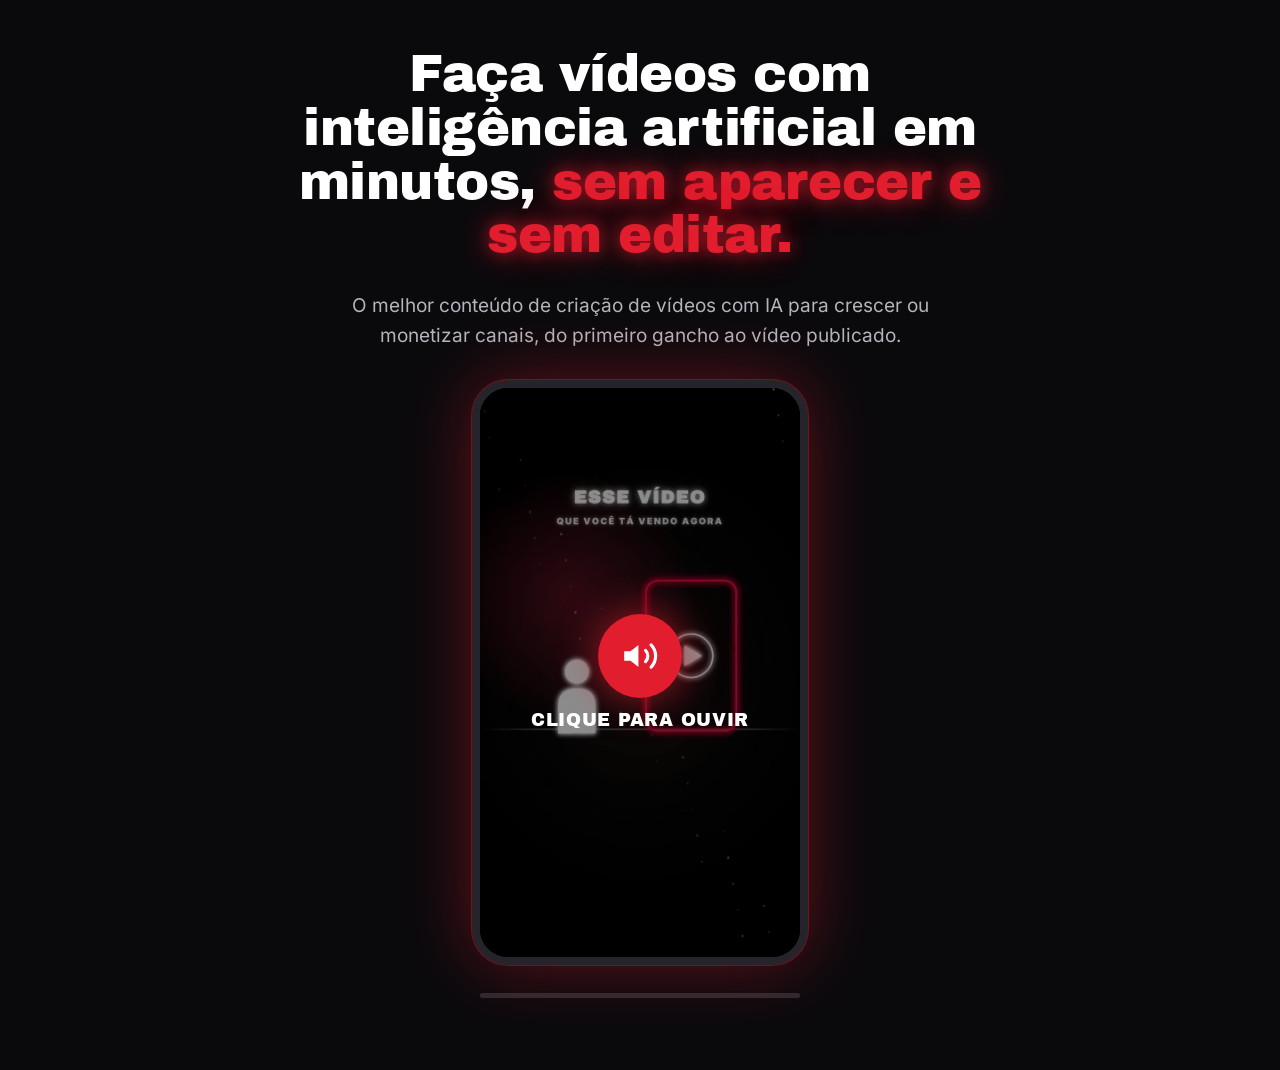
==== commit 7d3e7e43: "VSL nova com trilha, topo só com headline/sub/VSL e trava de 10s Co-Authored-By: Claude Opus 5.5 <no" ====
--- a/index.html
+++ b/index.html
@@ -35,19 +35,19 @@
 @keyframes reveal{from{opacity:0;transform:translateY(48px)}to{opacity:1;transform:none}}
 @supports (animation-timeline: view()){.reveal{animation:reveal linear both;animation-timeline:view();animation-range:entry 0% entry 45%}}
 @media (prefers-reduced-motion: reduce){.btn-pulse,.bob,.wave,.spark,.progress,.marquee,.neon-flicker,.glow-pulse,.reveal{animation:none !important}}
+.gated{display:none!important}
+body.liberado .gated{display:revert!important;animation:fadein .6s ease both}
+@keyframes fadein{from{opacity:0;transform:translateY(16px)}to{opacity:1;transform:none}}
 </style>
 </head>
 <body>
 <div style="background: #0A0A0D; color: #F4F4F5; font-family: Inter, system-ui, sans-serif; font-size: 17px; line-height: 1.6; overflow-x: hidden; text-align: center">
-<section style="padding: 72px 0 96px">
-<div class="title-bg" style="max-width: 1160px; width: calc(100% - 48px); box-sizing: border-box; margin: 0 auto 64px; padding: clamp(80px, 13vw, 180px) 24px; border-radius: 24px; border: 1px solid rgba(225,29,46,0.32); box-shadow: 0 0 60px rgba(225,29,46,0.25); display: flex; justify-content: center; align-items: center; text-align: center">
-<p style="margin: 0; font-family: 'Archivo Black', Inter, sans-serif; font-weight: 400; font-size: clamp(24px, 5.6vw, 77px); line-height: 1; letter-spacing: 0.01em; color: #FFFFFF; text-shadow: 0 0 34px rgba(225,29,46,0.32)">A FACILIDADE<span class="spark" style="color: #E11D2E; text-shadow: 0 0 18px rgba(225,29,46,0.6), 0 0 42px rgba(225,29,46,0.6)">.</span><span class="spark" style="animation-delay: 0.2s; color: #E11D2E; text-shadow: 0 0 18px rgba(225,29,46,0.6), 0 0 42px rgba(225,29,46,0.6)">.</span><span class="spark" style="animation-delay: 0.4s; color: #E11D2E; text-shadow: 0 0 18px rgba(225,29,46,0.6), 0 0 42px rgba(225,29,46,0.6)">.</span></p>
-</div><div style="max-width: 900px; margin: 0 auto; padding: 0 24px; display: flex; flex-direction: column; align-items: center; gap: 28px">
-<p style="margin: 0; font-size: 13px; font-weight: 700; letter-spacing: 0.12em; color: rgb(255,122,133); text-shadow: 0 0 12px rgba(225,29,46,0.6)">CONTEÚDO COMPLETO · VÍDEOS COM INTELIGÊNCIA ARTIFICIAL</p>
+<section style="padding: 48px 0 72px">
+<div style="max-width: 900px; margin: 0 auto; padding: 0 24px; display: flex; flex-direction: column; align-items: center; gap: 28px">
 <h1 style="margin: 0; max-width: 860px; font-family: 'Archivo Black', Inter, sans-serif; font-weight: 400; font-size: clamp(34px, 5vw, 64px); line-height: 1.05; letter-spacing: -0.01em; color: #FFFFFF">Faça vídeos com inteligência artificial em minutos, <span class="neon-flicker" style="color: #E11D2E; text-shadow: 0 0 18px rgba(225,29,46,0.6), 0 0 42px rgba(225,29,46,0.6)">sem aparecer e sem editar.</span></h1>
 <p style="margin: 0; font-size: 19px; color: #B4B4BC; max-width: 600px">O melhor conteúdo de criação de vídeos com IA para crescer ou monetizar canais, do primeiro gancho ao vídeo publicado.</p>
-<div style="display: flex; flex-direction: column; align-items: center; gap: 10px"><video controls autoplay muted loop playsinline preload="metadata" poster="assets/vsl-poster.jpg" style="display: block; width: 300px; max-width: 80vw; aspect-ratio: 9 / 16; height: auto; background: #000; border: 8px solid #24242A; border-radius: 36px; box-shadow: 0 0 70px rgba(225,29,46,0.4), 0 0 0 1px rgba(225,29,46,0.4)"><source src="assets/vsl.mp4" type="video/mp4"/></video><p style="margin: 0; font-size: 13px; color: #8E8E96">Toque no vídeo para ativar o som</p></div>
-<div style="display: flex; flex-wrap: wrap; align-items: center; gap: 22px; justify-content: center">
+<div id="vsl-wrap" style="position: relative; width: 320px; max-width: 86vw; aspect-ratio: 9 / 16; border: 8px solid #24242A; border-radius: 36px; overflow: hidden; background: #000; box-shadow: 0 0 70px rgba(225,29,46,0.4), 0 0 0 1px rgba(225,29,46,0.4)"><video id="vsl" autoplay muted playsinline preload="auto" poster="assets/vsl-poster.jpg" style="display: block; width: 100%; height: 100%; object-fit: cover"><source src="assets/vsl.mp4" type="video/mp4"/></video><button id="vsl-sound" type="button" style="position: absolute; inset: 0; width: 100%; border: 0; background: rgba(0,0,0,0.45); color: #fff; cursor: pointer; display: flex; flex-direction: column; align-items: center; justify-content: center; gap: 12px; font-family: 'Archivo Black', Inter, sans-serif; font-size: 18px; letter-spacing: 0.04em"><span class="btn-pulse" style="display: inline-flex; width: 84px; height: 84px; border-radius: 50%; background: #E11D2E; align-items: center; justify-content: center; box-shadow: 0 0 40px rgba(225,29,46,0.7)"><svg aria-hidden="true" width="38" height="38" viewBox="0 0 24 24" fill="#fff"><path d="M11 5 6 9H2v6h4l5 4V5z"/><path d="M15.5 8.5a5 5 0 0 1 0 7M19 5a10 10 0 0 1 0 14" stroke="#fff" stroke-width="2" fill="none" stroke-linecap="round"/></svg></span>CLIQUE PARA OUVIR</button></div><div id="vsl-bar" style="width: 320px; max-width: 86vw; height: 5px; border-radius: 4px; background: #2A2A30; overflow: hidden"><div id="vsl-prog" style="width: 0%; height: 100%; background: #E11D2E; box-shadow: 0 0 10px rgba(225,29,46,0.6)"></div></div>
+<div class="gated" style="display: flex; flex-wrap: wrap; align-items: center; gap: 22px; justify-content: center">
 <a class="btn-pulse" href="#checkout" data-checkout="pendente" style="display: inline-flex; align-items: center; justify-content: center; min-height: 74px; padding: 0 44px; background: #E11D2E; color: #FFFFFF; font-family: 'Archivo Black', Inter, sans-serif; font-weight: 400; font-size: 18px; letter-spacing: 0.02em; border-radius: 16px; text-decoration: none; box-shadow: 0 0 36px rgba(225,29,46,0.6), 0 0 80px rgba(225,29,46,0.32)">SOU EXCEÇÃO!</a>
 <div style="display: flex; flex-direction: column; line-height: 1.3; align-items: center">
 <s style="color: #8E8E96; font-size: 15px">De R$ 197,00</s>
@@ -56,13 +56,13 @@
 </div>
 </div>
 </section>
-<section aria-label="Frases do conteúdo" style="background: #E11D2E; color: #FFFFFF; padding: 16px 0; overflow: hidden; box-shadow: 0 0 40px rgba(225,29,46,0.32)">
+<section class="gated" aria-label="Frases do conteúdo" style="background: #E11D2E; color: #FFFFFF; padding: 16px 0; overflow: hidden; box-shadow: 0 0 40px rgba(225,29,46,0.32)">
 <div class="marquee">
 <span style="white-space: nowrap; padding-right: 48px; font-family: 'Archivo Black', Inter, sans-serif; font-size: 18px; letter-spacing: 0.03em">NÃO PERCA A NOVA ONDA   ·   FUJA DA MAIORIA   ·   VIRE EXCEÇÃO   ·   COMECE HOJE   ·   NÃO PERCA A NOVA ONDA   ·   FUJA DA MAIORIA   ·   VIRE EXCEÇÃO   ·   COMECE HOJE   ·</span>
 <span aria-hidden="true" style="white-space: nowrap; padding-right: 48px; font-family: 'Archivo Black', Inter, sans-serif; font-size: 18px; letter-spacing: 0.03em">NÃO PERCA A NOVA ONDA   ·   FUJA DA MAIORIA   ·   VIRE EXCEÇÃO   ·   COMECE HOJE   ·   NÃO PERCA A NOVA ONDA   ·   FUJA DA MAIORIA   ·   VIRE EXCEÇÃO   ·   COMECE HOJE   ·</span>
 </div>
 </section>
-<section style="padding: 104px 0">
+<section class="gated" style="padding: 104px 0">
 <div class="reveal" style="max-width: 1160px; margin: 0 auto; padding: 0 24px; display: flex; flex-wrap: wrap; align-items: center; gap: 56px">
 <div style="flex: 1 1 440px; min-width: 0; display: flex; justify-content: center">
 <div style="display: flex; flex-direction: column; align-items: center; gap: 14px; width: 100%"><p style="margin: 0; font-family: 'Archivo Black', Inter, sans-serif; font-size: 18px; line-height: 1.25; color: #FFFFFF">E se você criasse <span style="color: rgb(255,122,133); text-shadow: 0 0 14px rgba(225,29,46,0.6)">vídeos assim?</span></p><video aria-label="Bonequinho olhando para um celular gigante com o feed rolando" autoplay muted loop playsinline preload="metadata" poster="assets/loop-celular.jpg" style="display: block; width: 100%; max-width: 640px; height: auto; border-radius: 20px; border: 1px solid rgba(225,29,46,0.32); box-shadow: 0 0 60px rgba(225,29,46,0.32)"><source src="assets/loop-celular.mp4" type="video/mp4"/></video></div>
@@ -73,7 +73,7 @@
 </div>
 </div>
 </section>
-<section style="padding: 96px 0; background: #111115; border-top: 1px solid #1C1C22; border-bottom: 1px solid #1C1C22">
+<section class="gated" style="padding: 96px 0; background: #111115; border-top: 1px solid #1C1C22; border-bottom: 1px solid #1C1C22">
 <div class="reveal" style="max-width: 1160px; margin: 0 auto; padding: 0 24px; display: flex; flex-direction: column; gap: 40px; align-items: center">
 <div style="display: flex; flex-direction: column; gap: 14px; max-width: 720px; align-items: center; margin-left: auto; margin-right: auto">
 <h2 style="margin: 0; font-family: 'Archivo Black', Inter, sans-serif; font-weight: 400; font-size: clamp(30px, 3.8vw, 46px); line-height: 1.1; color: #FFFFFF">Este conteúdo é para você se...</h2>
@@ -106,7 +106,7 @@
 </div>
 </div>
 </section>
-<section style="padding: 96px 0">
+<section class="gated" style="padding: 96px 0">
 <div class="reveal" style="max-width: 1160px; margin: 0 auto; padding: 0 24px; display: flex; flex-direction: column; gap: 40px; align-items: center">
 <div style="display: flex; flex-direction: column; gap: 14px; max-width: 720px; align-items: center; margin-left: auto; margin-right: auto">
 <p style="margin: 0; font-size: 13px; font-weight: 700; letter-spacing: 0.12em; color: rgb(255,122,133); text-shadow: 0 0 12px rgba(225,29,46,0.6)">COMO FUNCIONA</p>
@@ -146,7 +146,7 @@
 </div>
 </div>
 </section>
-<section style="padding: 104px 0; background: #111115; border-top: 1px solid #1C1C22; border-bottom: 1px solid #1C1C22">
+<section class="gated" style="padding: 104px 0; background: #111115; border-top: 1px solid #1C1C22; border-bottom: 1px solid #1C1C22">
 <div class="reveal" style="max-width: 1160px; margin: 0 auto; padding: 0 24px; display: flex; flex-wrap: wrap-reverse; align-items: center; gap: 56px">
 <div style="flex: 1 1 400px; min-width: 0; display: flex; flex-direction: column; gap: 20px; align-items: center">
 <h2 style="margin: 0; font-family: 'Archivo Black', Inter, sans-serif; font-weight: 400; font-size: clamp(38px, 5vw, 66px); line-height: 1.05; color: #FFFFFF">Não caia na maioria. Fuja e <span class="neon-flicker" style="color: #E11D2E; text-shadow: 0 0 18px rgba(225,29,46,0.6), 0 0 42px rgba(225,29,46,0.6)">vire exceção.</span></h2>
@@ -157,7 +157,7 @@
 </div>
 </div>
 </section>
-<section style="padding: 96px 0">
+<section class="gated" style="padding: 96px 0">
 <div class="reveal" style="max-width: 920px; margin: 0 auto; padding: 0 24px; display: flex; flex-direction: column; gap: 36px; align-items: center">
 <div style="display: flex; flex-direction: column; gap: 14px; align-items: center">
 <p style="margin: 0; font-size: 13px; font-weight: 700; letter-spacing: 0.12em; color: rgb(255,122,133); text-shadow: 0 0 12px rgba(225,29,46,0.6)">O QUE TEM NO CONTEÚDO</p>
@@ -216,7 +216,7 @@
 </div>
 </div>
 </section>
-<section style="padding: 96px 0; background: #111115; border-top: 1px solid #1C1C22; border-bottom: 1px solid #1C1C22">
+<section class="gated" style="padding: 96px 0; background: #111115; border-top: 1px solid #1C1C22; border-bottom: 1px solid #1C1C22">
 <div class="reveal" style="max-width: 1160px; margin: 0 auto; padding: 0 24px; display: flex; flex-direction: column; gap: 40px; align-items: center">
 <div style="display: flex; flex-direction: column; gap: 14px; max-width: 720px; align-items: center; margin-left: auto; margin-right: auto">
 <p style="margin: 0; font-size: 13px; font-weight: 700; letter-spacing: 0.12em; color: rgb(255,122,133); text-shadow: 0 0 12px rgba(225,29,46,0.6)">FERRAMENTAS</p>
@@ -236,7 +236,7 @@
 <p style="margin: 0; font-size: 15px; color: #8E8E96; max-width: 760px; margin-left: auto; margin-right: auto">As ferramentas têm planos próprios, contratados diretamente com cada empresa e não incluídos no valor do conteúdo. Na parte de boas-vindas você descobre qual plano escolher em cada uma, inclusive o mínimo necessário para usar os vídeos de forma comercial.</p>
 </div>
 </section>
-<section style="padding: 96px 0">
+<section class="gated" style="padding: 96px 0">
 <div class="reveal" style="max-width: 1160px; margin: 0 auto; padding: 0 24px; display: flex; flex-wrap: wrap; gap: 40px; align-items: center">
 <div style="flex: 1 1 380px; min-width: 0; display: flex; flex-direction: column; gap: 14px; align-items: center">
 <p style="margin: 0; font-size: 13px; font-weight: 700; letter-spacing: 0.12em; color: rgb(255,122,133); text-shadow: 0 0 12px rgba(225,29,46,0.6)">BÔNUS</p>
@@ -255,14 +255,14 @@
 </div>
 </div>
 </section>
-<section style="padding: 104px 0; background: #111115; border-top: 1px solid #1C1C22; border-bottom: 1px solid #1C1C22">
+<section class="gated" style="padding: 104px 0; background: #111115; border-top: 1px solid #1C1C22; border-bottom: 1px solid #1C1C22">
 <div class="reveal" style="max-width: 900px; margin: 0 auto; padding: 0 24px; display: flex; flex-direction: column; align-items: center; gap: 36px; text-align: center">
 <video aria-label="Bonequinho surfando uma onda vermelha acima da multidão" autoplay muted loop playsinline preload="metadata" poster="assets/loop-onda.jpg" style="display: block; width: 100%; max-width: 640px; height: auto; border-radius: 20px; border: 1px solid rgba(225,29,46,0.32); box-shadow: 0 0 60px rgba(225,29,46,0.32); margin-left: auto; margin-right: auto"><source src="assets/loop-onda.mp4" type="video/mp4"/></video>
 <h2 style="margin: 0; font-family: 'Archivo Black', Inter, sans-serif; font-weight: 400; font-size: clamp(36px, 4.8vw, 62px); line-height: 1.05; color: #FFFFFF">Não deixe essa onda <span class="neon-flicker" style="color: rgb(225, 29, 46); text-shadow: rgba(225, 29, 46, 0.6) 0px 0px 18px, rgba(225, 29, 46, 0.6) 0px 0px 42px">passar por você.</span></h2>
 <p style="margin: 0; font-size: 19px; color: #B4B4BC; max-width: 640px; margin-left: auto; margin-right: auto">Quem começa antes sai na frente. Cada dia esperando é um dia a menos construindo a sua página.</p>
 </div>
 </section>
-<section id="oferta" style="padding: 104px 0">
+<section class="gated" id="oferta" style="padding: 104px 0">
 <div class="reveal" style="max-width: 1160px; margin: 0 auto; padding: 0 24px; display: flex; flex-direction: column; align-items: center; gap: 36px">
 <h2 style="margin: 0; text-align: center; font-family: 'Archivo Black', Inter, sans-serif; font-weight: 400; font-size: clamp(30px, 3.8vw, 46px); line-height: 1.1; color: #FFFFFF">Comece hoje o seu primeiro vídeo</h2>
 <div class="glow-pulse" style="width: 100%; max-width: 560px; box-sizing: border-box; background: #14141A; border: 2px solid #E11D2E; border-radius: 20px; padding: 40px 32px; display: flex; flex-direction: column; gap: 28px; box-shadow: 0 0 50px rgba(225,29,46,0.6); align-items: center">
@@ -284,7 +284,7 @@
 </div>
 </div>
 </section>
-<section style="padding: 96px 0; background: #111115; border-top: 1px solid #1C1C22; border-bottom: 1px solid #1C1C22">
+<section class="gated" style="padding: 96px 0; background: #111115; border-top: 1px solid #1C1C22; border-bottom: 1px solid #1C1C22">
 <div class="reveal" style="max-width: 860px; margin: 0 auto; padding: 0 24px; display: flex; flex-direction: column; gap: 32px; align-items: center">
 <h2 style="margin: 0; font-family: 'Archivo Black', Inter, sans-serif; font-weight: 400; font-size: clamp(30px, 3.8vw, 46px); line-height: 1.1; color: #FFFFFF">Perguntas frequentes</h2>
 <div style="display: flex; flex-direction: column; align-items: center">
@@ -311,14 +311,14 @@
 </div>
 </div>
 </section>
-<section style="padding: 104px 0">
+<section class="gated" style="padding: 104px 0">
 <div class="reveal" style="max-width: 760px; margin: 0 auto; padding: 0 24px; display: flex; flex-direction: column; align-items: center; gap: 24px; text-align: center; margin-left: auto; margin-right: auto">
 <h2 style="margin: 0; font-family: 'Archivo Black', Inter, sans-serif; font-weight: 400; font-size: clamp(30px, 4.2vw, 52px); line-height: 1.08; color: #FFFFFF">Seu próximo vídeo pode ser o que <span class="neon-flicker" style="color: #E11D2E; text-shadow: 0 0 18px rgba(225,29,46,0.6), 0 0 42px rgba(225,29,46,0.6)">faz sua página decolar.</span></h2>
 <p style="margin: 0; color: #B4B4BC">Aprenda o processo completo e comece a produzir ainda hoje.</p>
 <a class="btn-pulse" href="#checkout" data-checkout="pendente" style="display: inline-flex; align-items: center; justify-content: center; min-height: 58px; padding: 0 34px; background: #E11D2E; color: #FFFFFF; font-weight: 700; font-size: 14px; border-radius: 12px; text-decoration: none; box-shadow: 0 0 26px rgba(225,29,46,0.6)">Quero aprender agora</a>
 </div>
 </section>
-<footer style="border-top: 1px solid #1C1C22; padding: 40px 0">
+<footer class="gated" style="border-top: 1px solid #1C1C22; padding: 40px 0">
 <div style="max-width: 1160px; margin: 0 auto; padding: 0 24px; display: flex; flex-direction: column; gap: 12px; align-items: center">
 <span style="font-family: 'Archivo Black', Inter, sans-serif; font-size: 14px; color: #FFFFFF">A FACILIDADE...</span>
 <p style="margin: 0; font-size: 13px; color: #8E8E96; max-width: 820px; margin-left: auto; margin-right: auto">Os resultados dependem da dedicação e da constância de cada aluno. Este conteúdo não é afiliado, patrocinado ou endossado pela Anthropic, ElevenLabs, TikTok ou Meta. Os nomes das ferramentas e plataformas citadas pertencem aos seus respectivos donos.</p>
@@ -326,6 +326,26 @@
 </div>
 </footer>
 </div>
+<script>
+(function(){
+  var v=document.getElementById('vsl'),b=document.getElementById('vsl-sound'),pr=document.getElementById('vsl-prog');
+  var GATE=10,watched=0,last=0,open=false;
+  function liberar(){ if(open) return; open=true; document.body.classList.add('liberado'); try{localStorage.setItem('cia_lib','1');}catch(e){} }
+  try{ if(localStorage.getItem('cia_lib')==='1') liberar(); }catch(e){}
+  if(!v){ liberar(); return; }
+  v.addEventListener('timeupdate',function(){
+    var t=v.currentTime,d=t-last; if(d>0&&d<1) watched+=d; last=t;
+    if(v.duration) pr.style.width=(100*t/v.duration)+'%';
+    if(watched>=GATE) liberar();
+  });
+  v.addEventListener('seeking',function(){ last=v.currentTime; });
+  v.addEventListener('error',liberar);
+  v.addEventListener('ended',function(){ liberar(); });
+  b.addEventListener('click',function(){ v.muted=false; v.currentTime=0; last=0; var p=v.play(); if(p&&p.catch)p.catch(function(){}); b.style.display='none'; });
+  v.addEventListener('click',function(){ if(v.paused){v.play();}else{v.pause();} });
+  setTimeout(function(){ if(!open && v.paused && v.currentTime===0 && v.readyState<2) liberar(); },8000);
+})();
+</script>
 </body>
 </html>
 
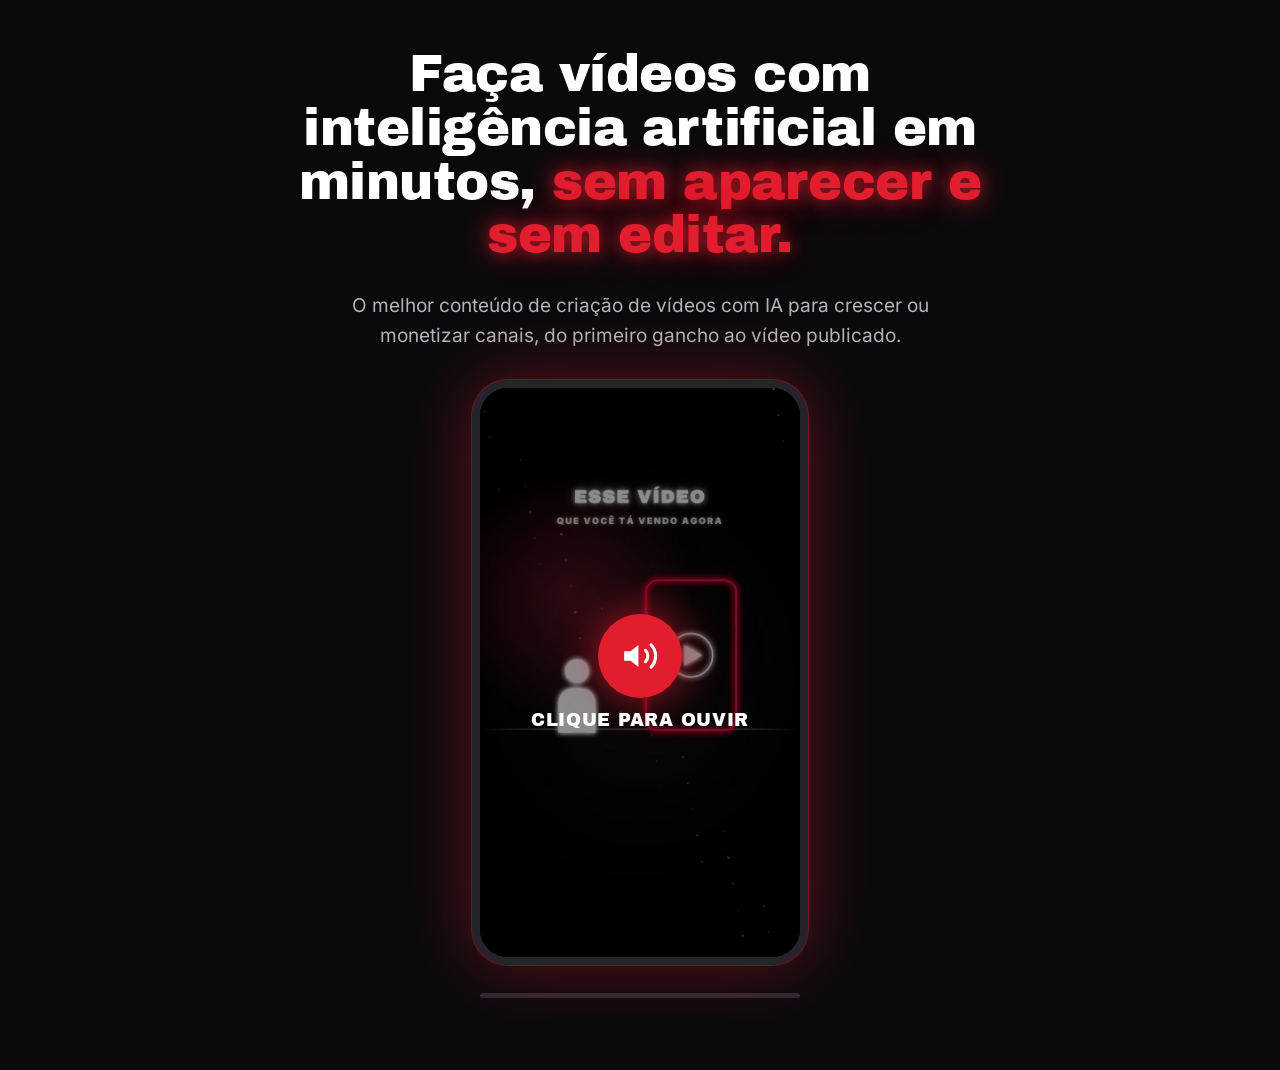
==== commit 4216ccff: "Botões de compra apontam para o checkout Cakto Co-Authored-By: Claude Opus 5.5 <noreply@anthropic.co" ====
--- a/index.html
+++ b/index.html
@@ -48,7 +48,7 @@
 <p style="margin: 0; font-size: 19px; color: #B4B4BC; max-width: 600px">O melhor conteúdo de criação de vídeos com IA para crescer ou monetizar canais, do primeiro gancho ao vídeo publicado.</p>
 <div id="vsl-wrap" style="position: relative; width: 320px; max-width: 86vw; aspect-ratio: 9 / 16; border: 8px solid #24242A; border-radius: 36px; overflow: hidden; background: #000; box-shadow: 0 0 70px rgba(225,29,46,0.4), 0 0 0 1px rgba(225,29,46,0.4)"><video id="vsl" autoplay muted playsinline preload="auto" poster="assets/vsl-poster.jpg" style="display: block; width: 100%; height: 100%; object-fit: cover"><source src="assets/vsl.mp4" type="video/mp4"/></video><button id="vsl-sound" type="button" style="position: absolute; inset: 0; width: 100%; border: 0; background: rgba(0,0,0,0.45); color: #fff; cursor: pointer; display: flex; flex-direction: column; align-items: center; justify-content: center; gap: 12px; font-family: 'Archivo Black', Inter, sans-serif; font-size: 18px; letter-spacing: 0.04em"><span class="btn-pulse" style="display: inline-flex; width: 84px; height: 84px; border-radius: 50%; background: #E11D2E; align-items: center; justify-content: center; box-shadow: 0 0 40px rgba(225,29,46,0.7)"><svg aria-hidden="true" width="38" height="38" viewBox="0 0 24 24" fill="#fff"><path d="M11 5 6 9H2v6h4l5 4V5z"/><path d="M15.5 8.5a5 5 0 0 1 0 7M19 5a10 10 0 0 1 0 14" stroke="#fff" stroke-width="2" fill="none" stroke-linecap="round"/></svg></span>CLIQUE PARA OUVIR</button></div><div id="vsl-bar" style="width: 320px; max-width: 86vw; height: 5px; border-radius: 4px; background: #2A2A30; overflow: hidden"><div id="vsl-prog" style="width: 0%; height: 100%; background: #E11D2E; box-shadow: 0 0 10px rgba(225,29,46,0.6)"></div></div>
 <div class="gated" style="display: flex; flex-wrap: wrap; align-items: center; gap: 22px; justify-content: center">
-<a class="btn-pulse" href="#checkout" data-checkout="pendente" style="display: inline-flex; align-items: center; justify-content: center; min-height: 74px; padding: 0 44px; background: #E11D2E; color: #FFFFFF; font-family: 'Archivo Black', Inter, sans-serif; font-weight: 400; font-size: 18px; letter-spacing: 0.02em; border-radius: 16px; text-decoration: none; box-shadow: 0 0 36px rgba(225,29,46,0.6), 0 0 80px rgba(225,29,46,0.32)">SOU EXCEÇÃO!</a>
+<a class="btn-pulse" href="https://pay.cakto.com.br/3ah8bnp" style="display: inline-flex; align-items: center; justify-content: center; min-height: 74px; padding: 0 44px; background: #E11D2E; color: #FFFFFF; font-family: 'Archivo Black', Inter, sans-serif; font-weight: 400; font-size: 18px; letter-spacing: 0.02em; border-radius: 16px; text-decoration: none; box-shadow: 0 0 36px rgba(225,29,46,0.6), 0 0 80px rgba(225,29,46,0.32)">SOU EXCEÇÃO!</a>
 <div style="display: flex; flex-direction: column; line-height: 1.3; align-items: center">
 <s style="color: #8E8E96; font-size: 15px">De R$ 197,00</s>
 <span style="color: #FFFFFF; font-weight: 700; font-size: 18px">por R$ 19,99</span>
@@ -279,7 +279,7 @@
 <div style="display: flex; gap: 12px; align-items: flex-start; justify-content: center; text-align: left"><span style="color: rgb(255,122,133); flex: 0 0 22px; padding-top: 2px"><svg aria-hidden="true" fill="none" height="22" stroke="currentColor" stroke-linecap="round" stroke-linejoin="round" stroke-width="2.4" viewbox="0 0 24 24" width="22"><path d="M20 6 9 17l-5-5"></path></svg></span><span style="color: #E4E4E7">Suporte direto pelo WhatsApp</span></div>
 <div style="display: flex; gap: 12px; align-items: flex-start; justify-content: center; text-align: left"><span style="color: rgb(255,122,133); flex: 0 0 22px; padding-top: 2px"><svg aria-hidden="true" fill="none" height="22" stroke="currentColor" stroke-linecap="round" stroke-linejoin="round" stroke-width="2.4" viewbox="0 0 24 24" width="22"><path d="M20 6 9 17l-5-5"></path></svg></span><span style="color: #E4E4E7">Acesso ao grupo de network com outros alunos</span></div>
 </div>
-<a class="btn-pulse" href="#checkout" data-checkout="pendente" style="display: flex; align-items: center; justify-content: center; min-height: 60px; padding: 0 24px; background: #E11D2E; color: #FFFFFF; font-weight: 700; font-size: 15px; border-radius: 12px; text-decoration: none; box-shadow: 0 0 28px rgba(225,29,46,0.6)">Quero acessar o conteúdo</a>
+<a class="btn-pulse" href="https://pay.cakto.com.br/3ah8bnp" style="display: flex; align-items: center; justify-content: center; min-height: 60px; padding: 0 24px; background: #E11D2E; color: #FFFFFF; font-weight: 700; font-size: 15px; border-radius: 12px; text-decoration: none; box-shadow: 0 0 28px rgba(225,29,46,0.6)">Quero acessar o conteúdo</a>
 <p style="margin: 0; text-align: center; font-size: 14px; color: #8E8E96">Você tem 7 dias para pedir o reembolso, como garante o Código de Defesa do Consumidor.</p>
 </div>
 </div>
@@ -315,7 +315,7 @@
 <div class="reveal" style="max-width: 760px; margin: 0 auto; padding: 0 24px; display: flex; flex-direction: column; align-items: center; gap: 24px; text-align: center; margin-left: auto; margin-right: auto">
 <h2 style="margin: 0; font-family: 'Archivo Black', Inter, sans-serif; font-weight: 400; font-size: clamp(30px, 4.2vw, 52px); line-height: 1.08; color: #FFFFFF">Seu próximo vídeo pode ser o que <span class="neon-flicker" style="color: #E11D2E; text-shadow: 0 0 18px rgba(225,29,46,0.6), 0 0 42px rgba(225,29,46,0.6)">faz sua página decolar.</span></h2>
 <p style="margin: 0; color: #B4B4BC">Aprenda o processo completo e comece a produzir ainda hoje.</p>
-<a class="btn-pulse" href="#checkout" data-checkout="pendente" style="display: inline-flex; align-items: center; justify-content: center; min-height: 58px; padding: 0 34px; background: #E11D2E; color: #FFFFFF; font-weight: 700; font-size: 14px; border-radius: 12px; text-decoration: none; box-shadow: 0 0 26px rgba(225,29,46,0.6)">Quero aprender agora</a>
+<a class="btn-pulse" href="https://pay.cakto.com.br/3ah8bnp" style="display: inline-flex; align-items: center; justify-content: center; min-height: 58px; padding: 0 34px; background: #E11D2E; color: #FFFFFF; font-weight: 700; font-size: 14px; border-radius: 12px; text-decoration: none; box-shadow: 0 0 26px rgba(225,29,46,0.6)">Quero aprender agora</a>
 </div>
 </section>
 <footer class="gated" style="border-top: 1px solid #1C1C22; padding: 40px 0">
